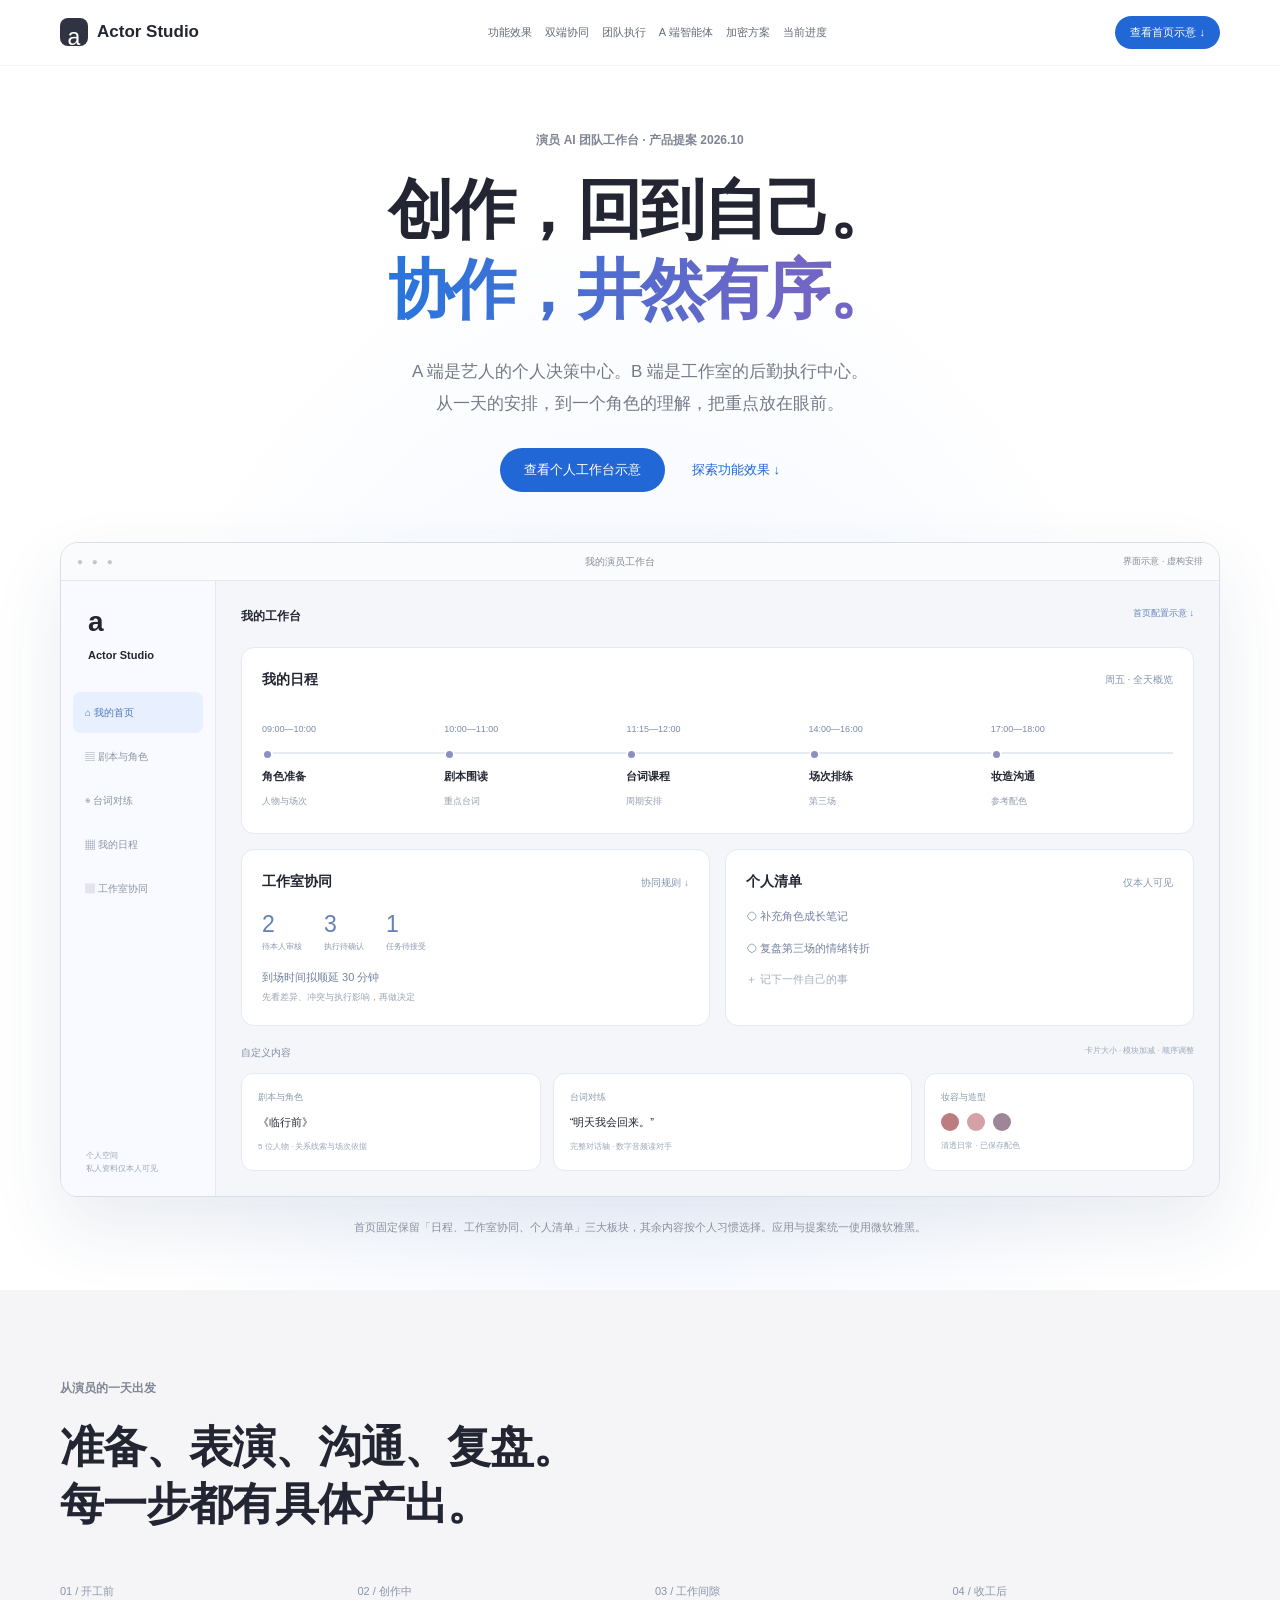
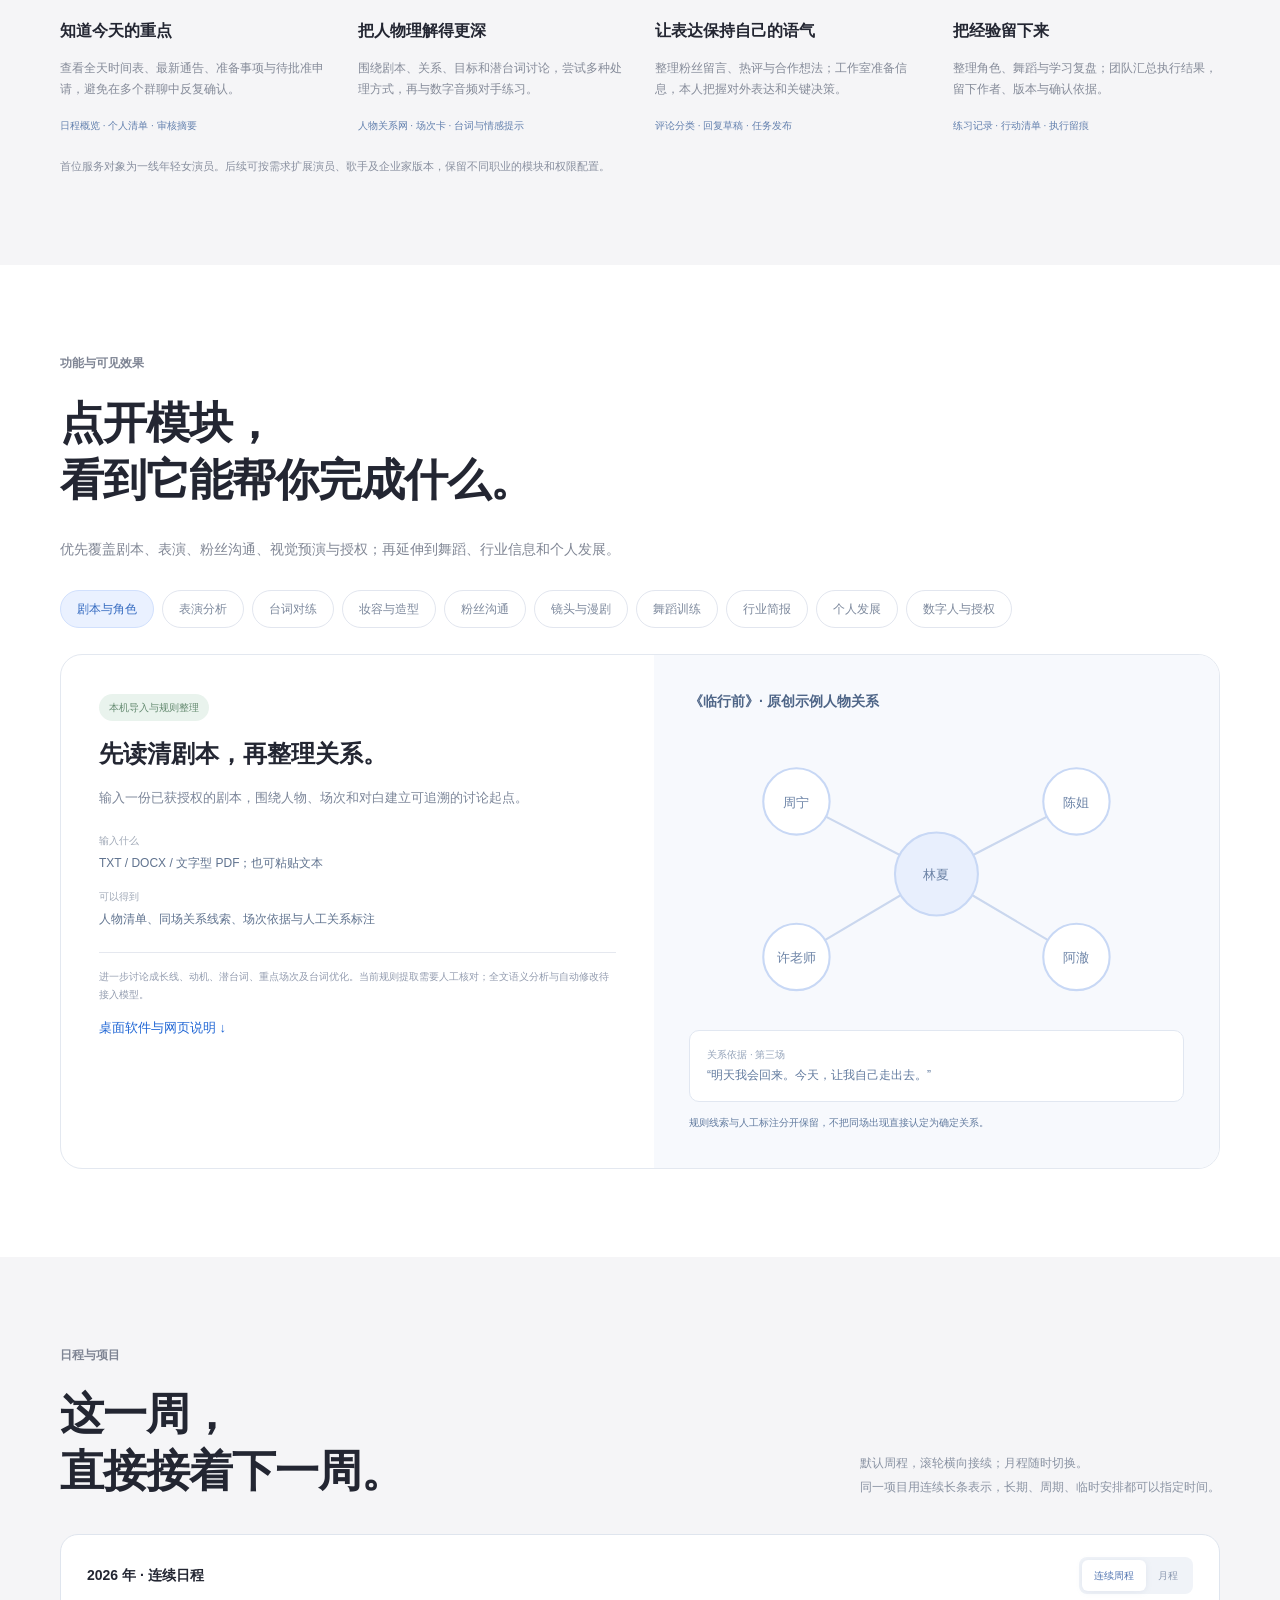
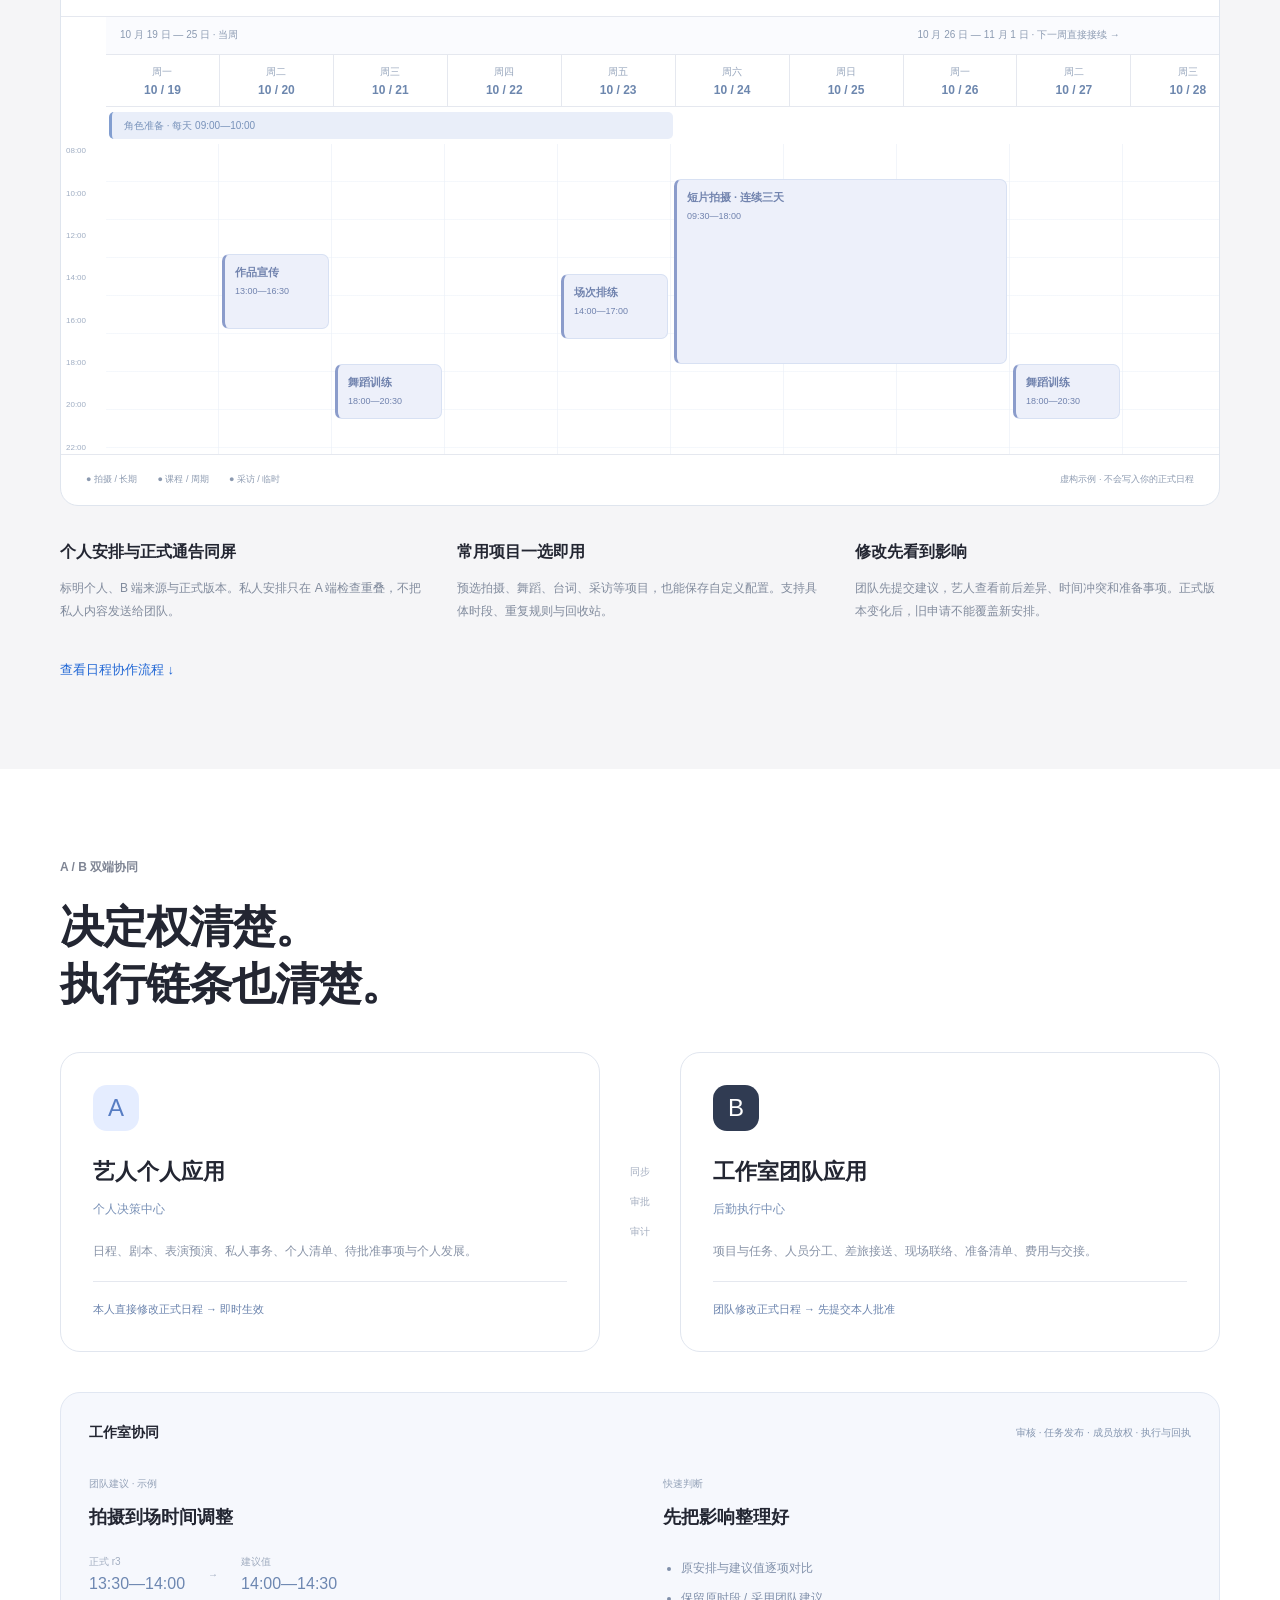
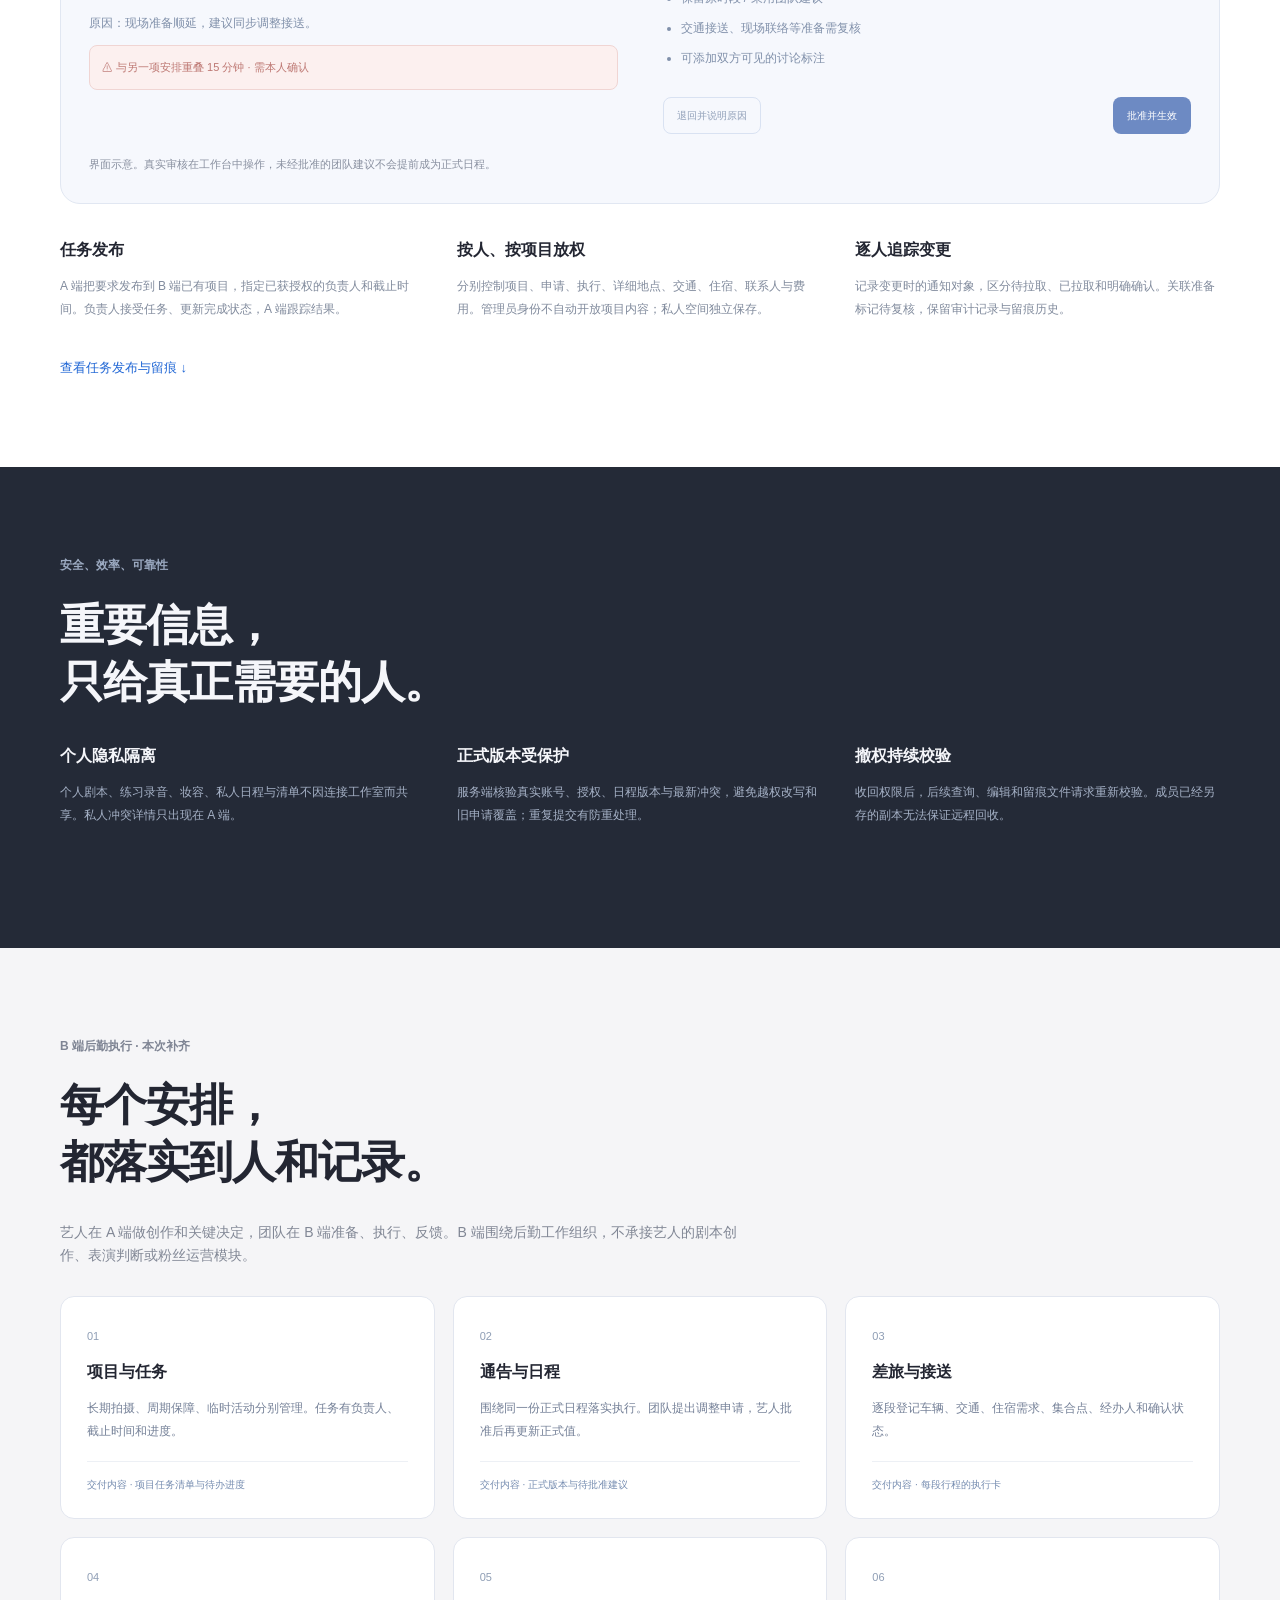
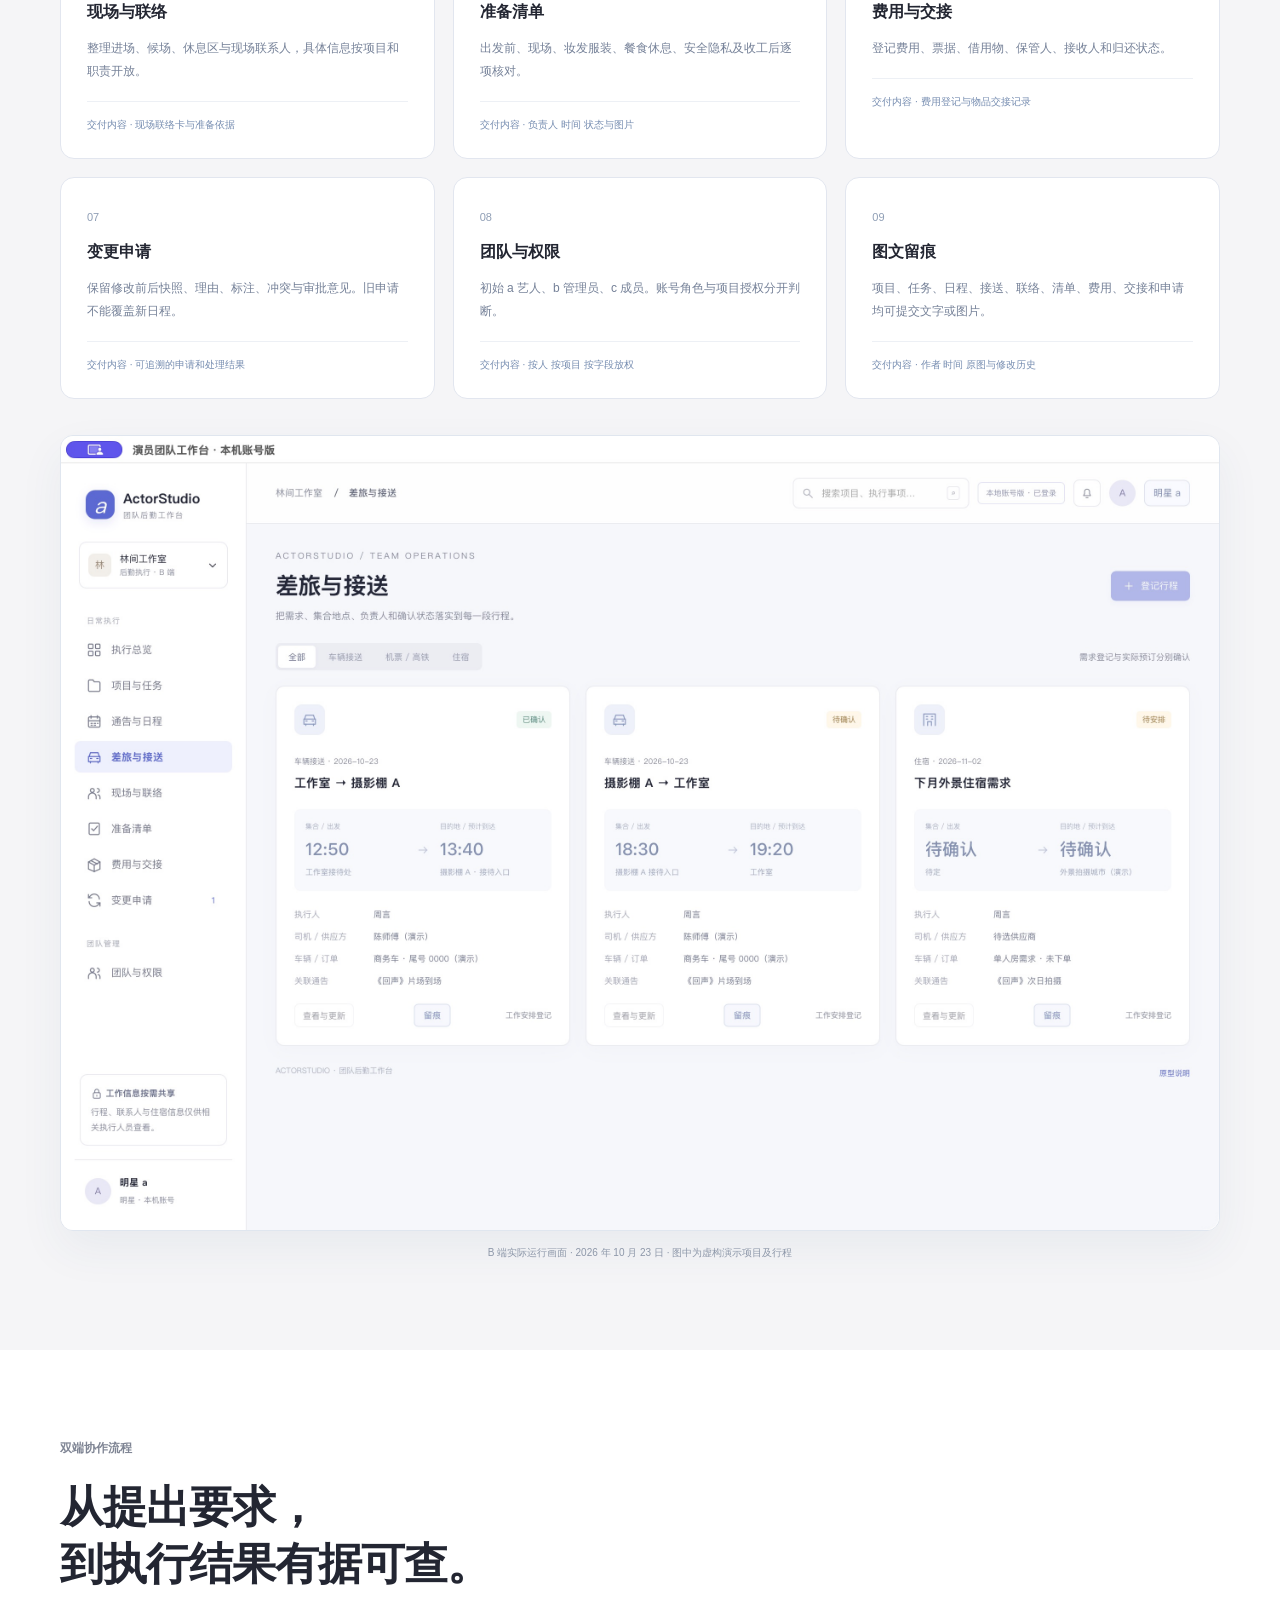
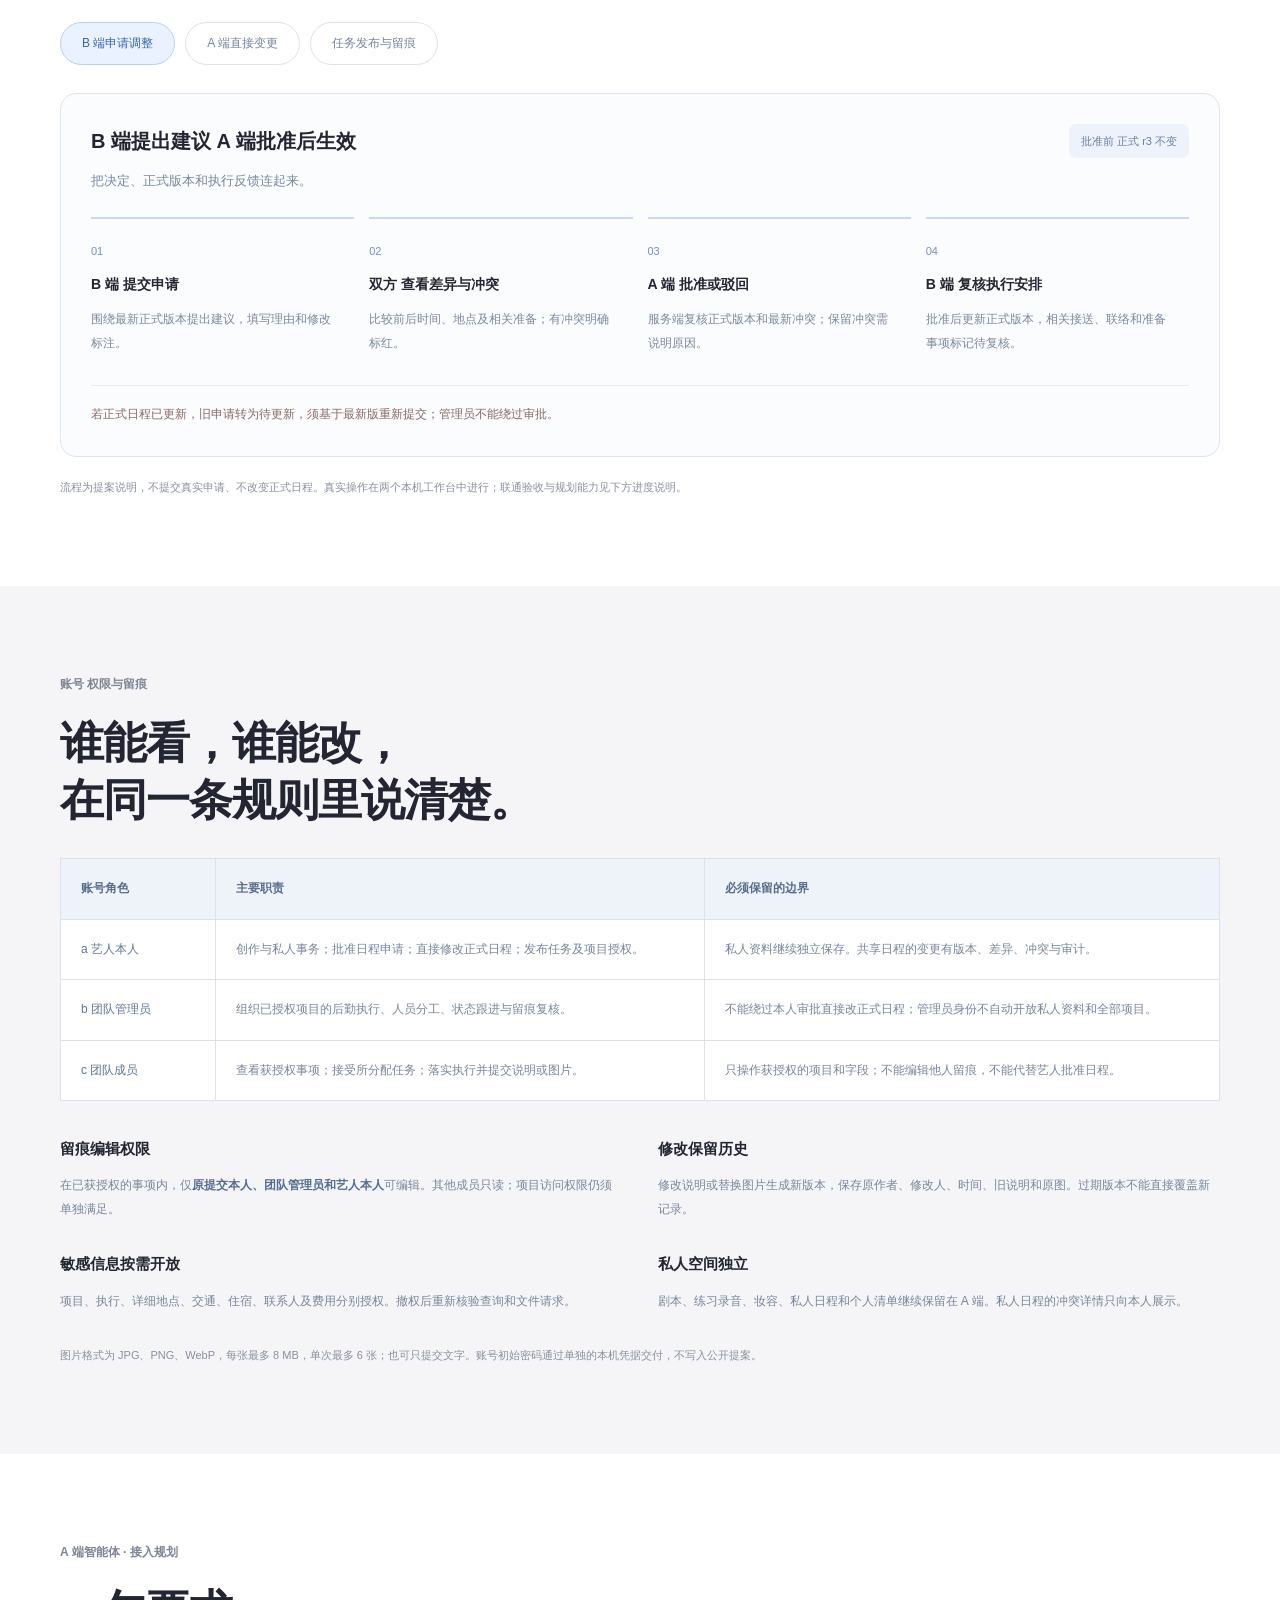
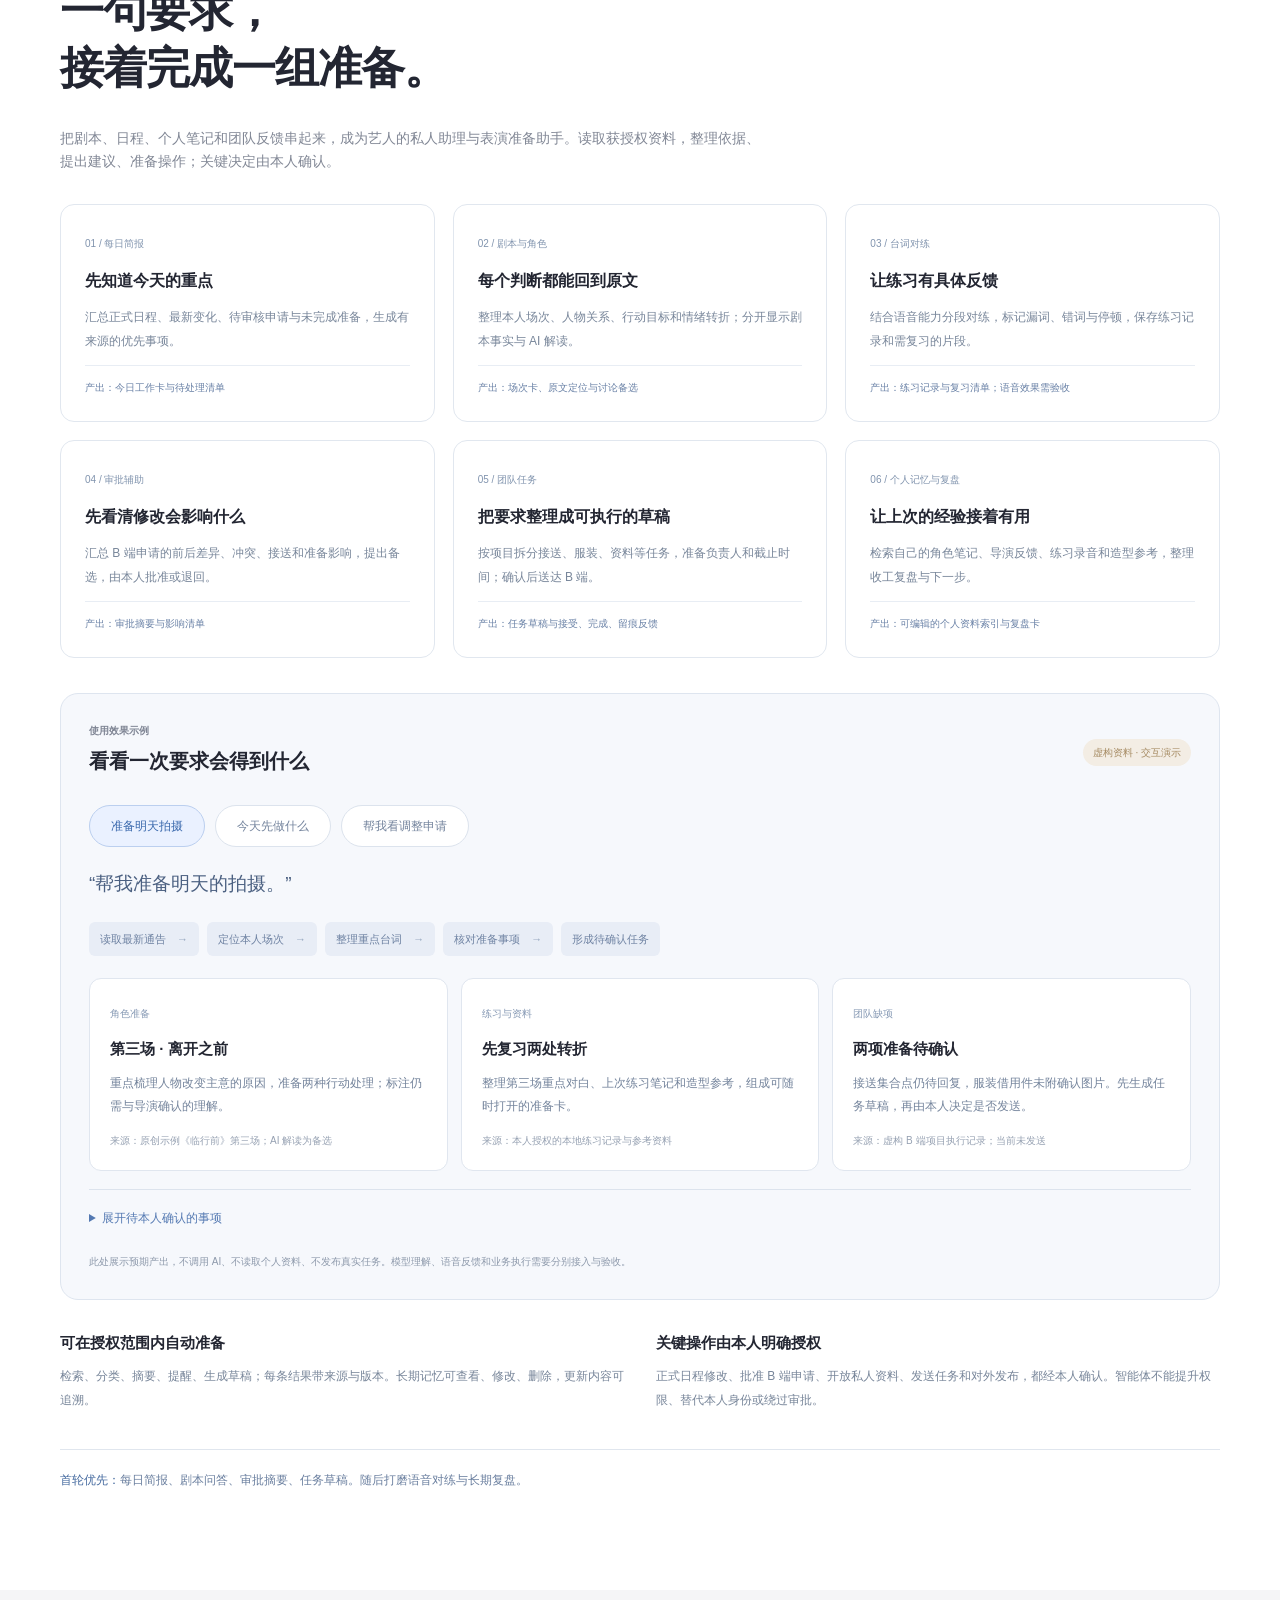
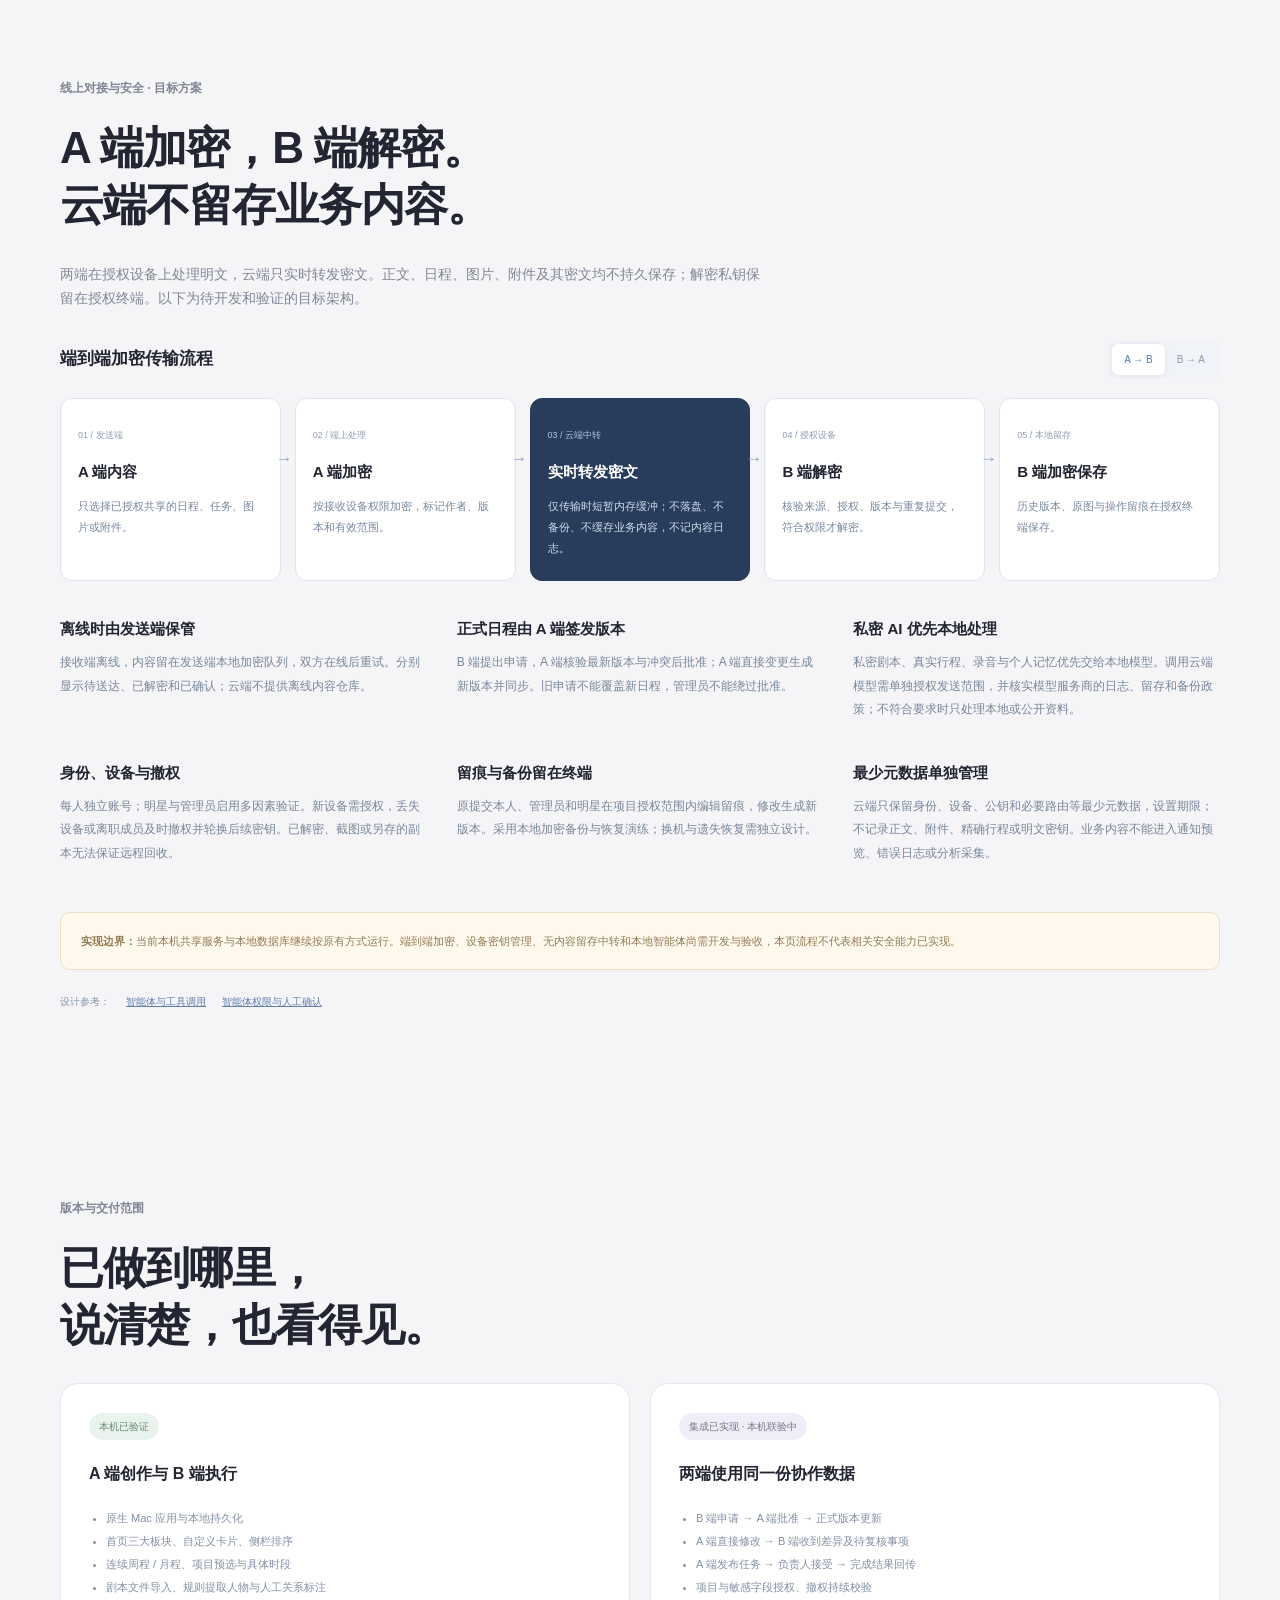
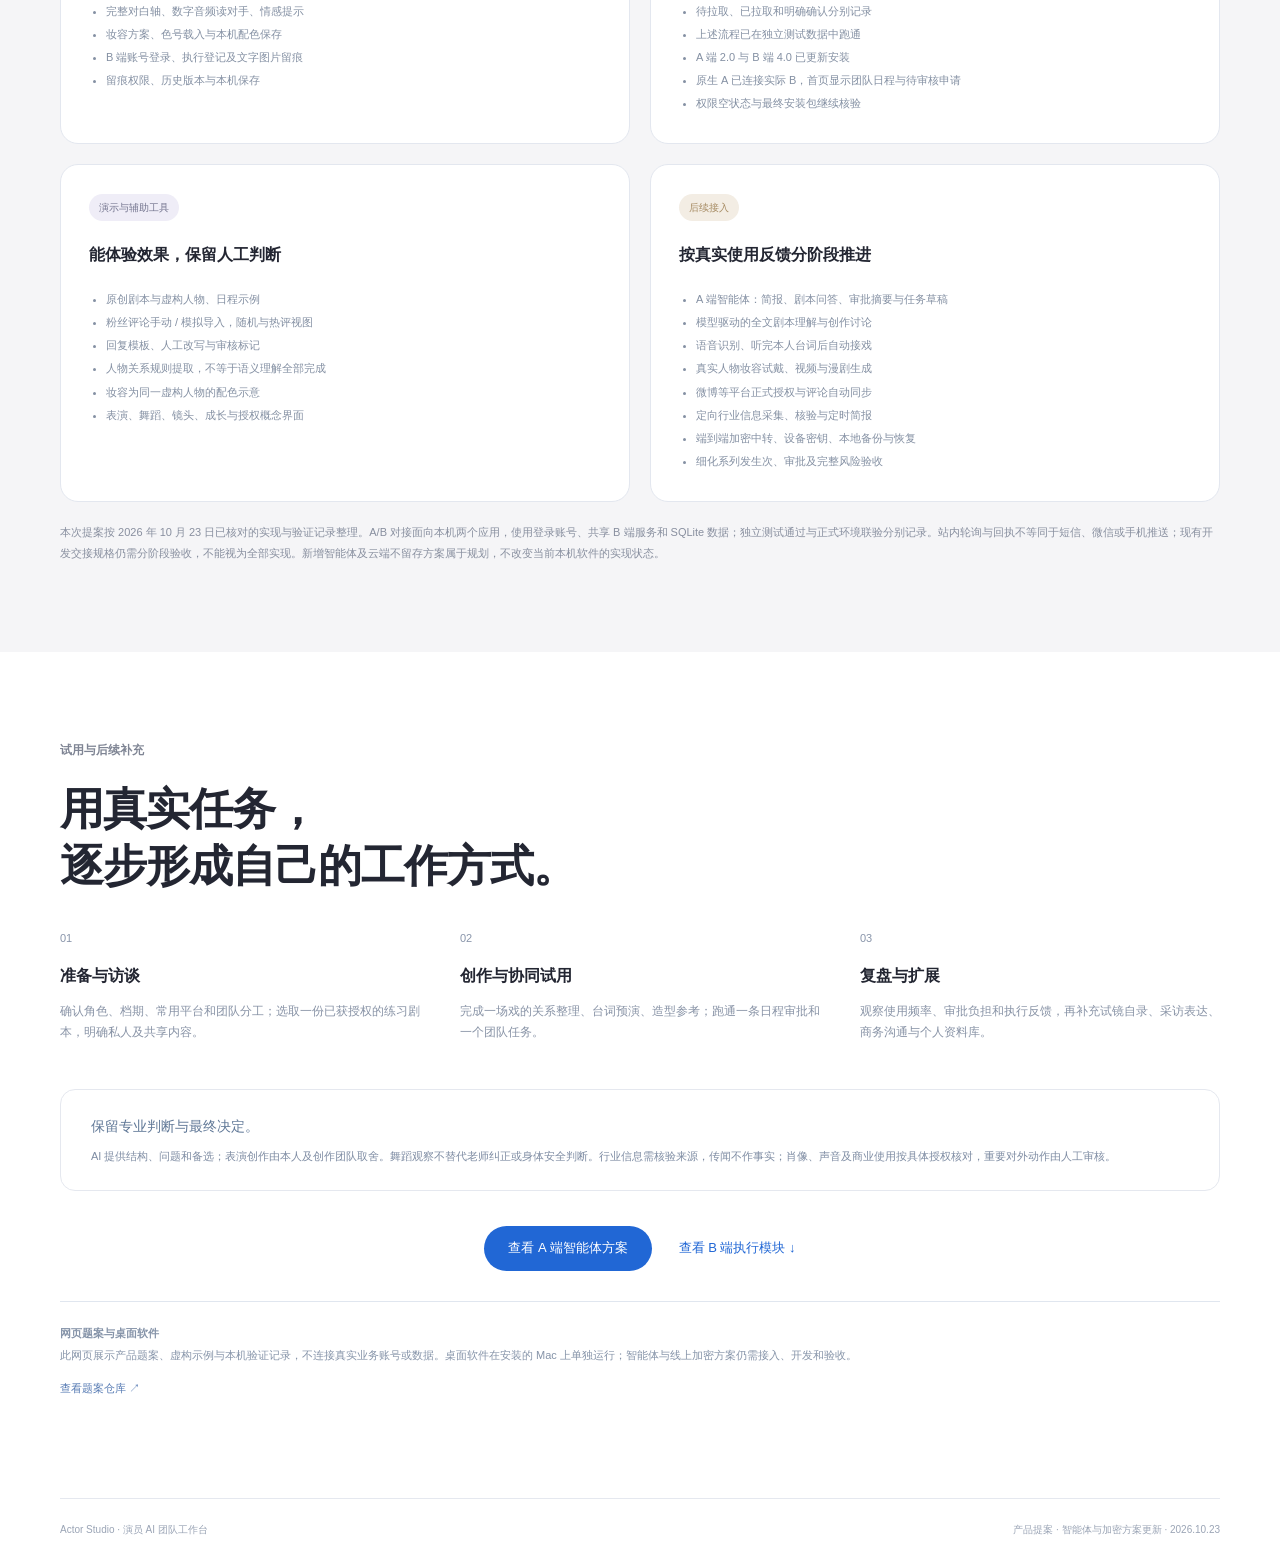
==== index.html @ 943d176e "补充 A 端智能体与无内容留存加密方案" ====
<!doctype html>
<html lang="zh-CN"><head><meta charset="UTF-8"><meta name="viewport" content="width=device-width,initial-scale=1"><meta name="theme-color" content="#f5f5f7"><title>Actor Studio｜演员 AI 团队工作台 · 产品提案</title><meta name="description" content="艺人个人决策中心与工作室后勤执行中心。剧本、台词预演、日程、任务、审批与权限，让每一步有依据。"><style>:root{--ink:#232632;--muted:#747b8c;--line:#e5e8ef;--blue:#2167d5;--soft:#f5f5f7}*{box-sizing:border-box}html{scroll-behavior:smooth;scroll-padding-top:86px}body{margin:0;color:var(--ink);font-size:15px;line-height:1.7;background:#fff;-webkit-font-smoothing:antialiased}a{color:inherit;text-decoration:none}button,input,select{font:inherit}button{cursor:pointer}a:focus-visible,button:focus-visible,[tabindex]:focus-visible{outline:3px solid #5b8ee9;outline-offset:4px}button{color:inherit}h1,h2,h3,p{margin-top:0}h3{font-weight:600}button:disabled{opacity:.5}.p-wrap{width:min(1160px,calc(100% - 72px));margin:auto}.p-nav{position:sticky;top:0;height:66px;z-index:30;background:#fffffff0;backdrop-filter:blur(20px);border-bottom:1px solid #0000000b}.p-nav>.p-wrap{height:100%;display:flex;align-items:center;justify-content:space-between;gap:22px}.p-brand{display:flex;align-items:center;gap:9px;font-size:17px;font-weight:600;white-space:nowrap}.p-brand b{background:#303442;color:#fff;border-radius:8px;width:28px;height:28px;display:grid;place-items:center;font-size:23px;font-weight:400}.p-nav nav{display:flex;gap:23px;font-size:11px;color:#656b79}.p-nav nav a:hover{color:var(--blue)}.p-button{display:inline-flex;align-items:center;justify-content:center;background:var(--blue);color:#fff;border-radius:99px;padding:11px 24px;font-size:13px;border:0;white-space:nowrap}.p-button:hover{background:#1756b6}.p-button.small{font-size:11px;padding:7px 15px}.p-text-link{font-size:13px;color:var(--blue)}.p-text-link:hover{text-decoration:underline}.p-hero{padding:64px 0 52px;text-align:center;background:radial-gradient(ellipse at 50% 70%,#e4edff90,transparent 60%),#fff}.p-eyebrow{font-size:12px;font-weight:600;color:#7f8594;margin-bottom:20px}.p-hero h1{font-size:clamp(43px,5.1vw,70px);letter-spacing:-2px;line-height:1.22;margin:0 0 26px}.p-hero h1 em{font-style:normal;background:linear-gradient(90deg,#2776dd,#7165c5 80%);background-clip:text;-webkit-background-clip:text;color:transparent}.p-lead{font-size:17px;color:#737987;line-height:1.9}.p-actions{display:flex;align-items:center;justify-content:center;gap:27px;margin:28px 0}.p-caption{font-size:11px;color:#888f9f;line-height:1.9;margin:20px 0 0}.p-product{margin:50px 0 0;border:1px solid #d9dde6;border-radius:18px;overflow:hidden;background:#fff;box-shadow:0 30px 70px #2948791a;text-align:left}.p-window-bar{height:38px;border-bottom:1px solid var(--line);display:flex;justify-content:space-between;align-items:center;padding:0 16px;font-size:10px;background:#fafbfc;color:#858b99}.p-window-bar>span:first-child{letter-spacing:3px;color:#c4c6cc}.p-window-bar small{font-size:9px}.p-workspace{display:grid;grid-template-columns:155px 1fr;background:#f4f6fa}.p-workspace aside{padding:27px 12px 20px;background:#f9faff;border-right:1px solid #e5e9f0;position:relative}.p-workspace aside>strong{display:block;padding:0 15px 25px;font-size:28px;line-height:1}.p-workspace aside strong small{font-size:11px}.p-workspace aside a{display:block;padding:12px;border-radius:8px;font-size:10px;color:#8a93a5;margin:3px 0}.p-workspace aside a.active{background:#e8effe;color:#4c77bf}.p-personal{position:absolute;bottom:20px;left:25px;font-size:8px;color:#9ba5b6}.p-dashboard{padding:25px;min-width:0}.p-dashboard-top{display:flex;justify-content:space-between;font-size:12px;margin-bottom:20px}.p-dashboard-top a{font-size:9px;color:#6582ba}.p-dashboard article{padding:20px;background:#fff;border:1px solid #e4e9f3;border-radius:13px;min-width:0}.p-card-head{display:flex;align-items:center;justify-content:space-between;gap:15px}.p-card-head h3{font-size:14px;margin:0}.p-card-head>span,.p-card-head>a{font-size:10px;color:#8495af}.p-home-axis{display:grid;grid-template-columns:repeat(5,minmax(0,1fr));margin:22px 0 2px}.p-home-axis time{font-size:9px;white-space:nowrap;color:#7a8ba8}.p-home-axis i{display:block;border-top:2px solid #e5eaf3;position:relative;margin:13px 0}.p-home-axis i:before{content:"";width:7px;height:7px;border-radius:50%;position:absolute;top:-5px;left:0;background:#8a91c1;border:2px solid #fff;box-sizing:content-box}.p-home-axis b{font-size:11px;display:block}.p-home-axis small{font-size:9px;color:#929caf}.p-home-duo{display:grid;grid-template-columns:1fr 1fr;gap:15px;margin-top:15px}.p-home-duo p{font-size:11px;margin:13px 0 0;color:#73829c}.p-home-duo p small{font-size:9px;color:#99a3b5}.p-numbers{display:flex;gap:22px;margin:14px 0}.p-numbers span{font-size:8px;color:#8c99af}.p-numbers b{display:block;font-size:23px;color:#6382ba;font-weight:400;line-height:1.4}.p-dim{color:#a2adbf!important}.p-custom-label{display:flex;justify-content:space-between;font-size:10px;color:#7f8ca3;margin:18px 0 12px}.p-custom-label span{font-size:8px;color:#9da8ba}.p-home-custom{display:grid;grid-template-columns:1fr 1.2fr .9fr;gap:12px}.p-home-custom>a{border:1px solid #e4e9f3;border-radius:12px;padding:16px;background:#fff;display:flex;flex-direction:column;gap:8px;min-width:0}.p-home-custom small{font-size:9px;color:#8b99ad}.p-home-custom b{font-size:11px;font-weight:500}.p-home-custom span{font-size:8px;color:#9aa6b9}.p-palette{display:flex;gap:8px}.p-palette i{width:18px;height:18px;background:#bd7d7e;border-radius:50%}.p-palette i:nth-child(2){background:#d5a0a7}.p-palette i:nth-child(3){background:#9e8598}.p-section{padding:88px 0}.p-soft{background:var(--soft)}.p-section h2{font-size:clamp(29px,3.5vw,44px);letter-spacing:-1px;line-height:1.3;margin:0 0 30px}.p-section-lead{color:#818795;font-size:14px;max-width:700px;margin-bottom:28px}.p-needs{display:grid;grid-template-columns:repeat(4,1fr);gap:30px;margin-top:45px}.p-needs span,.p-roadmap>article>span{font-size:11px;color:#8995aa}.p-needs h3{font-size:16px;margin:14px 0}.p-needs p{font-size:12px;color:#858b99}.p-needs b{font-size:10px;font-weight:500;color:#6380ae}.p-module-tabs{display:flex;flex-wrap:wrap;gap:8px;margin:26px 0}.p-module-tabs button{border:1px solid #e2e6ef;background:#fff;border-radius:99px;font-size:12px;padding:8px 16px;color:#7d899d}.p-module-tabs button[aria-selected=true]{background:#eaf1ff;border-color:#d1e0fd;color:#346ac0}.p-module-content{border:1px solid #e3e8f0;border-radius:22px;overflow:hidden;display:grid;grid-template-columns:1.05fr 1fr;min-height:460px}.p-module-copy{padding:38px}.p-module-copy .p-badge{margin-bottom:15px}.p-module-copy h3{font-size:24px;margin:0 0 15px;line-height:1.5}.p-module-copy p{font-size:13px;color:#7c8699}.p-module-copy dl{margin:23px 0}.p-module-copy dt{font-size:10px;color:#a0a9b7;margin-top:14px}.p-module-copy dd{font-size:12px;color:#60738f;margin:4px 0 0}.p-module-copy .p-limit{font-size:10px;line-height:1.8;color:#939caf;border-top:1px solid var(--line);padding-top:15px}.p-module-visual{background:#f7f9fd;padding:35px;display:flex;align-items:center;justify-content:center;min-width:0}.p-effect{width:100%;color:#627b9f;font-size:12px}.p-effect h4{font-size:14px;color:#4e6587;margin:0 0 20px}.p-effect-line{background:#fff;border:1px solid #e1e7f1;padding:14px 17px;margin:10px 0;border-radius:10px;font-size:12px;line-height:1.9}.p-effect-line b{display:block;font-size:10px;color:#95a4ba;font-weight:500}.p-quote{font-size:20px;color:#4b6188;line-height:1.9;padding:18px 0;margin:0}.p-wave{height:44px;display:flex;align-items:center;gap:4px;margin:18px 0}.p-wave i{height:20px;width:4px;border-radius:4px;background:#a0b6db}.p-wave i:nth-child(3n){height:35px}.p-wave i:nth-child(4n){height:12px}.p-visual-controls{display:flex;flex-wrap:wrap;gap:7px}.p-visual-controls button{font-size:10px;background:#fff;border:1px solid #dce4f0;border-radius:8px;padding:8px 12px;color:#6683b2}.p-face{aspect-ratio:1;width:245px;max-width:100%;background-image:url("[data-uri]");background-size:200% 200%;border-radius:15px;margin:0 auto 18px}.p-graph{width:100%;height:280px}.p-graph line{stroke:#cad7ee;stroke-width:2}.p-graph circle{fill:#fff;stroke:#c8d8f5;stroke-width:2}.p-graph text{font-size:13px;fill:#6d84a7;text-anchor:middle}.p-graph .p-center{fill:#e8effd}.p-badge{font-size:10px;color:#74758f;background:#efedf7;padding:5px 10px;display:inline-block;border-radius:99px}.p-badge.live{background:#e9f3ed;color:#648a70}.p-badge.future{background:#f3ede4;color:#a68b63}.p-split-heading{display:flex;align-items:flex-end;justify-content:space-between;gap:40px;margin-bottom:35px}.p-split-heading h2{margin:0}.p-split-heading>p{color:#8a93a3;font-size:12px;line-height:2;margin:0;max-width:420px}.p-calendar{border:1px solid #dfe5ee;border-radius:18px;background:#fff;overflow:hidden}.p-calendar>.p-card-head{padding:22px 26px;border-bottom:1px solid var(--line)}.p-segment{background:#f0f3f8;border-radius:8px;padding:3px;display:flex}.p-segment button{font-size:10px;border:0;background:transparent;border-radius:6px;padding:7px 12px;color:#8a98b0}.p-segment button[aria-pressed=true]{background:#fff;box-shadow:0 1px 6px #8296b422;color:#5578b3}#p-calendar-content{overflow:auto;max-height:590px}.p-week-demo{display:grid;grid-template-columns:45px repeat(14,minmax(110px,1fr));grid-template-rows:38px 52px 37px 310px;width:1640px;position:relative}.p-week-name{grid-column:span 7;border-bottom:1px solid var(--line);padding:9px 14px;background:#fafbfe;font-size:10px;color:#8b9ab1}.p-week-day{text-align:center;border-right:1px solid var(--line);border-bottom:1px solid var(--line);padding:8px;font-size:10px;color:#96a5bc}.p-week-day strong{display:block;color:#6d87ae;font-size:12px}.p-week-long{grid-row:3;align-self:center;background:#e9eef9;color:#7892ba;border-left:3px solid #829ed0;border-radius:5px;padding:5px 12px;font-size:10px;margin:0 3px;z-index:2}.p-week-hours{grid-row:4;grid-column:1;font-size:8px;color:#a0aec3;display:flex;flex-direction:column;justify-content:space-between;padding:0 5px}.p-week-canvas{grid-row:4;grid-column:2/-1;position:relative;background:repeating-linear-gradient(to bottom,transparent 0,transparent 37px,#eaf0f8 38px),repeating-linear-gradient(to right,transparent 0,transparent 112px,#e5ebf5 113px)}.p-week-event{position:absolute;background:#edf0fa;color:#7183ae;border:1px solid #d8e1f3;border-left:3px solid #8b9ccb;border-radius:7px;font-size:10px;padding:8px 10px;overflow:hidden}.p-week-event b{display:block;font-size:11px}.p-week-event small{font-size:9px}.p-month-row{height:105px;position:relative;display:grid;grid-template-columns:repeat(7,1fr);border-bottom:1px solid var(--line)}.p-month-row>span{border-right:1px solid var(--line);font-size:11px;color:#8ea3c0;padding:9px}.p-month-bar{position:absolute;top:40px;left:3px;background:#e8effb;border-left:3px solid #88a4d5;border-radius:5px;padding:5px 10px;color:#6f8dbb;font-size:10px;white-space:nowrap;overflow:hidden}.p-calendar-caption{display:flex;gap:20px;padding:17px 25px;font-size:9px;color:#8c9ab0;border-top:1px solid var(--line)}.p-calendar-caption small{margin-left:auto;font-size:9px}.p-triptych{display:grid;grid-template-columns:repeat(3,1fr);gap:32px;margin:32px 0}.p-triptych h3{font-size:16px;margin-bottom:12px}.p-triptych p{color:#818b9d;font-size:12px;margin:0;line-height:1.95}.p-roles{display:grid;grid-template-columns:1fr 80px 1fr;align-items:center;margin:40px 0}.p-roles article{border:1px solid #e1e6ef;border-radius:20px;padding:32px}.p-role-icon{display:grid;place-items:center;width:46px;height:46px;background:#e5edff;color:#577dc3;border-radius:14px;font-size:24px;margin-bottom:22px}.p-role-icon.dark{background:#303b52;color:#fff}.p-roles h3{font-size:22px;margin-bottom:5px}.p-roles b{font-size:12px;font-weight:500;color:#7890b6}.p-roles p{font-size:12px;color:#8792a6;margin:20px 0}.p-roles article>span{font-size:11px;color:#6a83ad;border-top:1px solid var(--line);display:block;padding-top:18px}.p-role-bridge{text-align:center;color:#a4aec0;font-size:10px;line-height:3}.p-approval-demo{background:#f6f8fd;border:1px solid #e1e7f2;border-radius:20px;padding:28px}.p-approval-columns{display:grid;grid-template-columns:1fr 1fr;gap:45px;margin-top:24px}.p-approval-columns article>small{font-size:10px;color:#94a2b8}.p-approval-columns h3{font-size:18px;margin:8px 0 20px}.p-approval-columns p,.p-approval-columns li{font-size:12px;color:#8090aa}.p-approval-columns ul{padding-left:18px;line-height:2.5;margin-top:0}.p-diff{display:flex;align-items:center;gap:23px;font-size:10px;color:#a1adc0;margin-bottom:16px}.p-diff b{font-size:16px;font-weight:500;color:#6d87b1}.p-diff i{font-style:normal}.p-warning{background:#fcf0ef;border:1px solid #f0d5d3;border-radius:8px;color:#bd7772;font-size:11px;padding:12px}.p-demo-buttons{display:flex;justify-content:space-between;gap:10px;font-size:10px;color:#91a0b9;margin-top:24px}.p-demo-buttons>*{border:1px solid #d9e2f2;border-radius:8px;padding:9px 13px;font-weight:400}.p-demo-buttons b{color:#fff;background:#6d8ac3;border-color:transparent}.p-dark{background:#242a37;color:#f5f6fa}.p-dark .p-eyebrow{color:#9caac1}.p-dark .p-triptych p{color:#a5b1c6}.p-status-grid{display:grid;grid-template-columns:repeat(3,1fr);gap:20px}.p-status-grid article{background:#fff;border:1px solid #e3e7ef;border-radius:18px;padding:28px}.p-status-grid h3{font-size:16px;margin:20px 0}.p-status-grid ul{padding-left:17px;font-size:11px;color:#8490a3;line-height:2.1;margin-bottom:0}.p-roadmap{display:grid;grid-template-columns:repeat(3,1fr);gap:40px}.p-roadmap h3{font-size:16px;margin:12px 0}.p-roadmap p{font-size:12px;color:#8893a6}.p-boundary{padding:25px 30px;border:1px solid var(--line);border-radius:15px;margin:35px 0;color:#7e8ca3;font-size:11px}.p-boundary strong{font-size:14px;font-weight:500;color:#607897}.p-boundary p{margin:8px 0 0}.p-footer{display:flex;justify-content:space-between;border-top:1px solid var(--line);padding-top:22px;padding-bottom:30px;font-size:10px;color:#9aa4b5}@media(max-width:900px){.p-nav nav{gap:12px}.p-module-content{grid-template-columns:1fr 1fr}.p-module-copy,.p-module-visual{padding:26px}.p-needs{grid-template-columns:1fr 1fr}.p-status-grid{grid-template-columns:1fr}.p-hero{padding-top:48px}.p-dashboard{padding:18px}.p-workspace{grid-template-columns:120px 1fr}.p-home-axis time{font-size:8px}.p-home-custom{grid-template-columns:1fr 1fr}.p-home-custom>a:last-child{display:none}}@media(max-width:650px){.p-wrap{width:calc(100% - 36px)}.p-nav{height:58px}.p-nav nav{display:none}.p-nav>.p-wrap{gap:10px}.p-brand{font-size:14px}.p-section{padding:55px 0}.p-hero h1{font-size:42px}.p-lead{font-size:13px}.p-lead br{display:none}.p-product{margin-top:35px}.p-workspace{display:block}.p-workspace aside{display:none}.p-dashboard{padding:14px}.p-home-axis{overflow:auto;grid-template-columns:repeat(5,minmax(85px,1fr));padding-bottom:4px}.p-home-duo{gap:10px;grid-template-columns:1fr 1fr}.p-dashboard article{padding:14px}.p-card-head>span,.p-home-duo .p-card-head>a{display:none}.p-numbers{gap:15px}.p-home-custom{gap:9px}.p-home-custom>a{padding:13px}.p-home-custom b{font-size:10px}.p-custom-label span{display:none}.p-module-content{grid-template-columns:1fr}.p-module-copy{padding:25px}.p-module-visual{padding:25px;min-height:320px}.p-needs{gap:20px}.p-needs h3{font-size:15px}.p-split-heading{display:block}.p-split-heading>p{margin-top:20px}.p-triptych,.p-roadmap{grid-template-columns:1fr;gap:24px}.p-roles{grid-template-columns:1fr;gap:13px}.p-role-bridge{display:none}.p-roles article{padding:25px}.p-approval-columns{grid-template-columns:1fr;gap:25px}.p-approval-demo{padding:21px}.p-approval-demo>.p-card-head>span{display:none}.p-calendar-caption{flex-wrap:wrap;gap:12px;padding:13px 18px}.p-calendar-caption small{margin-left:0;width:100%}.p-calendar>.p-card-head{padding:18px}.p-calendar>.p-card-head h3{font-size:12px}.p-status-grid article{padding:23px}.p-footer{display:block}.p-footer span{display:block}.p-section h2{font-size:32px}.p-module-tabs button{font-size:10px;padding:7px 11px}.p-home-day h3,.p-home-duo h3{font-size:11px}.p-home-duo p{font-size:9px}.p-hero .p-actions{gap:18px}.p-window-bar small{display:none}}@media(prefers-reduced-motion:reduce){html{scroll-behavior:auto}}
</style><style>:root{--sans:"Microsoft YaHei","微软雅黑","PingFang SC",sans-serif;--serif:"Microsoft YaHei","微软雅黑","PingFang SC",sans-serif;--font:"Microsoft YaHei","微软雅黑","PingFang SC",sans-serif}body,body *{font-family:"Microsoft YaHei","微软雅黑","PingFang SC",sans-serif!important}
</style><style>/* A/B proposal additions; visual language follows the existing proposal. */
.abp-modules{display:grid;grid-template-columns:repeat(3,minmax(0,1fr));gap:18px}.abp-modules article{background:#fff;border:1px solid #e2e6ef;border-radius:14px;padding:25px 26px}.abp-modules article>span{font-size:11px;color:#8f9eb5}.abp-modules h3{font-size:16px;margin:10px 0 12px}.abp-modules p{font-size:12px;color:#758198;line-height:1.9}.abp-modules small{display:block;color:#758cb0;font-size:10px;border-top:1px solid #edf0f5;padding-top:14px;margin-top:18px}.abp-software{margin:36px 0 0}.abp-software img{display:block;width:100%;border:1px solid #e0e6ef;border-radius:13px;box-shadow:0 18px 45px #344b7010}.abp-software figcaption{font-size:10px;line-height:1.8;color:#8d97a9;text-align:center;margin-top:13px}.abp-tabs{display:flex;flex-wrap:wrap;gap:10px;margin:28px 0}.abp-tabs button{border:1px solid #dce3ed;border-radius:99px;background:#fff;color:#74849d;padding:10px 21px;font-size:12px}.abp-tabs button[aria-selected=true]{background:#eaf1ff;border-color:#bbcfef;color:#3867ac}.abp-flow-panel{border:1px solid #dfe5ef;border-radius:16px;padding:30px;background:#fbfcfe}.abp-flow-heading{display:flex;align-items:start;justify-content:space-between;gap:25px}.abp-flow-heading h3{font-size:20px;margin-bottom:12px}.abp-flow-heading p{font-size:13px;color:#7888a0;margin-bottom:25px}.abp-formal{white-space:nowrap;background:#eef2fa;color:#6b7fa2;font-size:11px;border-radius:7px;padding:8px 12px}.abp-steps{list-style:none;display:grid;grid-template-columns:repeat(4,minmax(0,1fr));gap:15px;padding:0;margin:0}.abp-steps li{border-top:2px solid #cbd8ef;padding:18px 14px 10px 0;position:relative;min-width:0}.abp-step-number{font-size:11px;color:#7992b7}.abp-steps h4{font-size:14px;margin:11px 0}.abp-steps p{font-size:12px;line-height:1.95;color:#7c889b;margin-bottom:0}.abp-boundary{border-top:1px solid #e5e9f1;margin:20px 0 0;padding-top:17px;font-size:12px;color:#886a63;line-height:1.9}.abp-table-wrap{overflow:auto;margin:30px 0}.abp-role-table{width:100%;border-collapse:collapse;background:#fff;text-align:left;min-width:670px}.abp-role-table th,.abp-role-table td{border:1px solid #dce2ec;padding:18px 20px;vertical-align:top;font-size:12px;line-height:1.95}.abp-role-table thead th{background:#eef2f9;color:#596d8d;font-weight:600}.abp-role-table tbody th{width:155px;color:#607693;font-weight:500}.abp-role-table td{color:#78859a}.abp-rules{display:grid;grid-template-columns:repeat(2,minmax(0,1fr));gap:18px 35px;margin-top:35px}.abp-rules h3{font-size:15px;margin-bottom:12px}.abp-rules p{font-size:12px;line-height:2;color:#78859a}.abp-rules strong{color:#566d94;font-weight:600}#status .p-status-grid{grid-template-columns:repeat(2,minmax(0,1fr))}.p-nav nav{gap:17px}@media(max-width:800px){.abp-modules{grid-template-columns:repeat(2,minmax(0,1fr))}.abp-steps{grid-template-columns:repeat(2,minmax(0,1fr))}.abp-flow-heading{display:block}.abp-formal{display:inline-block;margin-bottom:18px}.abp-flow-panel{padding:23px}.abp-rules{grid-template-columns:1fr}}@media(max-width:520px){.abp-modules,#status .p-status-grid,.abp-steps{grid-template-columns:1fr}.abp-modules article{padding:22px}.abp-tabs button{padding:9px 14px;font-size:11px}.abp-flow-panel{padding:22px 18px}.abp-step-number{font-size:12px}}
</style><style>.ag-section{scroll-margin-top:75px}.ag-capabilities{display:grid;grid-template-columns:repeat(3,minmax(0,1fr));gap:18px;margin:30px 0}.ag-capabilities article{border:1px solid #e1e7ef;border-radius:14px;padding:24px;background:#fff}.ag-capabilities article>span{font-size:10px;color:#8194ae}.ag-capabilities h3{font-size:16px;line-height:1.6;margin:13px 0}.ag-capabilities p,.ag-permission-grid p,.ag-security-rules p{color:#78869a;font-size:12px;line-height:1.95}.ag-capabilities small{display:block;border-top:1px solid #e8edf4;padding-top:13px;font-size:10px;color:#6981a6;line-height:1.8}.ag-demo{background:#f6f8fc;border:1px solid #dee5ef;border-radius:18px;padding:28px;margin-top:35px}.ag-demo-head,.ag-network-head{display:flex;align-items:center;justify-content:space-between;gap:20px}.ag-demo-head h3{margin:5px 0;font-size:20px}.ag-demo-head .p-eyebrow{margin:0;font-size:10px}.ag-demo .abp-tabs{margin:22px 0}.ag-ask{font-size:19px;line-height:1.6;color:#4b6081;margin:0 0 22px}.ag-trace{list-style:none;padding:0;margin:0 0 22px;display:flex;gap:8px;flex-wrap:wrap}.ag-trace li{font-size:11px;background:#e8edf6;border-radius:6px;color:#6e82a2;padding:8px 11px}.ag-trace li:not(:last-child):after{content:' →';margin-left:8px;color:#95a7bf}.ag-output-grid{display:grid;grid-template-columns:repeat(3,minmax(0,1fr));gap:13px}.ag-output{background:#fff;border:1px solid #e0e6ef;border-radius:12px;padding:20px}.ag-output>span{font-size:10px;color:#8699b4}.ag-output h4{font-size:15px;margin:11px 0}.ag-output p{font-size:12px;line-height:1.9;color:#74849c;margin:0 0 14px}.ag-output small{display:block;font-size:10px;line-height:1.8;color:#96a1b2}.ag-output.ag-warning{border-color:#e7c7c3;background:#fffafa}.ag-warning h4{color:#b36761}.ag-review{margin-top:18px;border-top:1px solid #dce3ed;padding-top:18px}.ag-review summary{cursor:pointer;font-size:12px;color:#5479b2;line-height:1.8}.ag-review ul{padding-left:19px;font-size:12px;color:#718098;line-height:2.2}.ag-confirm{padding:10px 14px;border-radius:8px;background:#eaf0fa;color:#617fae;font-size:11px;line-height:1.8}.ag-demo-note{font-size:10px;color:#8d99ab;line-height:1.9;margin:22px 0 0}.ag-permission-grid{display:grid;grid-template-columns:1fr 1fr;gap:32px;margin:30px 0 0}.ag-permission-grid h3,.ag-security-rules h3{font-size:15px;margin:0 0 10px}.ag-priority{font-size:12px;color:#6a7f9f;border-top:1px solid #e0e6ee;padding-top:20px;margin-top:25px}.ag-priority strong{font-weight:500;color:#456a9f}.ag-network-head{margin:30px 0 20px}.ag-network-head>h3{font-size:17px;margin:0}.ag-network{list-style:none;padding:0;margin:0;display:grid;grid-template-columns:repeat(5,minmax(0,1fr));gap:14px}.ag-network li{position:relative;background:#fff;border:1px solid #dee5ee;border-radius:12px;padding:21px 17px}.ag-network li:not(:last-child):after{content:'→';position:absolute;right:-13px;top:46px;color:#8ca1c0;z-index:1;font-size:17px}.ag-network li>span{font-size:9px;color:#8d9cb1}.ag-network h3{font-size:15px;line-height:1.6;margin:15px 0 12px}.ag-network p{font-size:11px;line-height:1.9;color:#78889e;margin:0}.ag-network .ag-relay{background:#283c5b;border-color:#283c5b;color:#fff}.ag-relay>span{color:#b4c5df!important}.ag-relay p{color:#d1dced}.ag-security-rules{display:grid;grid-template-columns:repeat(3,minmax(0,1fr));gap:26px 30px;margin:35px 0}.ag-plan-note{background:#fff8ed;border:1px solid #ecdfc7;border-radius:10px;padding:17px 20px;color:#927a55;font-size:11px;line-height:2}.ag-plan-note strong{font-weight:600}.ag-references{font-size:10px;color:#8798ad;margin-top:22px;line-height:2}.ag-references a{color:#607fae;text-decoration:underline;margin-left:16px}.ag-delivery{border-top:1px solid #e0e6ef;margin-top:30px;padding-top:20px;font-size:11px;color:#8694a9;line-height:2}.ag-delivery a{color:#587cb4}.p-nav>.p-wrap{gap:18px}.p-nav nav{gap:13px}.p-nav nav a{font-size:11px}button:focus-visible,a:focus-visible,summary:focus-visible{outline:2px solid #527ab7;outline-offset:4px}section[id]{scroll-margin-top:76px}@media(max-width:1050px){.p-nav nav{gap:10px}.p-nav nav a{font-size:10px}.ag-network{grid-template-columns:repeat(3,minmax(0,1fr))}.ag-network li:nth-child(3):after{display:none}}@media(max-width:800px){.ag-capabilities,.ag-security-rules{grid-template-columns:repeat(2,minmax(0,1fr))}.ag-output-grid{grid-template-columns:1fr}.ag-network{grid-template-columns:1fr}.ag-network li:not(:last-child):after{display:block;content:'↓';right:22px;top:auto;bottom:-18px}.ag-network li{padding:19px 22px}.ag-network h3{margin:8px 0}.ag-demo{padding:23px}.p-nav nav a:nth-child(-n+2){display:none}}@media(max-width:520px){.ag-capabilities,.ag-security-rules,.ag-permission-grid{grid-template-columns:1fr}.ag-demo-head{display:block}.ag-demo-head .p-badge{margin-top:14px}.ag-network-head{align-items:flex-start}.ag-network-head>h3{font-size:15px;max-width:130px}.ag-demo{padding:21px 18px}.ag-ask{font-size:17px}.ag-references a{display:block;margin-left:0}.ag-capabilities article{padding:22px}}
</style></head>
<body><header class="p-nav"><div class="p-wrap"><a class="p-brand" href="#"><b>a</b> Actor Studio</a><nav aria-label="提案导航"><a href="#modules">功能效果</a><a href="#team">双端协同</a><a href="#b-operations">团队执行</a><a href="#agent">A 端智能体</a><a href="#security">加密方案</a><a href="#status">当前进度</a></nav><a class="p-button small" href="#personalize">查看首页示意 ↓</a></div></header>
<main><section class="p-hero"><div class="p-wrap"><p class="p-eyebrow">演员 AI 团队工作台 · 产品提案 2026.10</p><h1>创作，回到自己。<br><em>协作，井然有序。</em></h1><p class="p-lead">A 端是艺人的个人决策中心。B 端是工作室的后勤执行中心。<br>从一天的安排，到一个角色的理解，把重点放在眼前。</p><div class="p-actions"><a class="p-button" href="#personalize">查看个人工作台示意</a><a class="p-text-link" href="#modules">探索功能效果 ↓</a></div>
<div class="p-product" id="personalize"><div class="p-window-bar"><span>● ● ●</span><span>我的演员工作台</span><small>界面示意 · 虚构安排</small></div><div class="p-workspace"><aside><strong>a<br><small>Actor Studio</small></strong><a class="active" href="#personalize">⌂ 我的首页</a><a href="#modules">▤ 剧本与角色</a><a href="#modules">◉ 台词对练</a><a href="#schedule">▦ 我的日程</a><a href="#team">▥ 工作室协同</a><small class="p-personal">个人空间<br>私人资料仅本人可见</small></aside><div class="p-dashboard"><div class="p-dashboard-top"><b>我的工作台</b><a href="#personalize">首页配置示意 ↓</a></div><article class="p-home-day"><div class="p-card-head"><h3>我的日程</h3><span>周五 · 全天概览</span></div><div class="p-home-axis"><div><time>09:00—10:00</time><i></i><b>角色准备</b><small>人物与场次</small></div><div><time>10:00—11:00</time><i></i><b>剧本围读</b><small>重点台词</small></div><div><time>11:15—12:00</time><i></i><b>台词课程</b><small>周期安排</small></div><div><time>14:00—16:00</time><i></i><b>场次排练</b><small>第三场</small></div><div><time>17:00—18:00</time><i></i><b>妆造沟通</b><small>参考配色</small></div></div></article><div class="p-home-duo"><article><div class="p-card-head"><h3>工作室协同</h3><a href="#team">协同规则 ↓</a></div><div class="p-numbers"><span><b>2</b>待本人审核</span><span><b>3</b>执行待确认</span><span><b>1</b>任务待接受</span></div><p>到场时间拟顺延 30 分钟<br><small>先看差异、冲突与执行影响，再做决定</small></p></article><article><div class="p-card-head"><h3>个人清单</h3><span>仅本人可见</span></div><p>◯ 补充角色成长笔记</p><p>◯ 复盘第三场的情绪转折</p><p class="p-dim">＋ 记下一件自己的事</p></article></div><div class="p-custom-label">自定义内容 <span>卡片大小 · 模块加减 · 顺序调整</span></div><div class="p-home-custom"><a href="#modules"><small>剧本与角色</small><b>《临行前》</b><span>5 位人物 · 关系线索与场次依据</span></a><a href="#modules"><small>台词对练</small><b>“明天我会回来。”</b><span>完整对话轴 · 数字音频读对手</span></a><a href="#modules"><small>妆容与造型</small><div class="p-palette"><i></i><i></i><i></i></div><span>清透日常 · 已保存配色</span></a></div></div></div></div><p class="p-caption">首页固定保留「日程、工作室协同、个人清单」三大板块，其余内容按个人习惯选择。应用与提案统一使用微软雅黑。</p></div></section>
<section class="p-section p-soft" id="needs"><div class="p-wrap"><p class="p-eyebrow">从演员的一天出发</p><h2>准备、表演、沟通、复盘。<br>每一步都有具体产出。</h2><div class="p-needs"><article><span>01 / 开工前</span><h3>知道今天的重点</h3><p>查看全天时间表、最新通告、准备事项与待批准申请，避免在多个群聊中反复确认。</p><b>日程概览 · 个人清单 · 审核摘要</b></article><article><span>02 / 创作中</span><h3>把人物理解得更深</h3><p>围绕剧本、关系、目标和潜台词讨论，尝试多种处理方式，再与数字音频对手练习。</p><b>人物关系网 · 场次卡 · 台词与情感提示</b></article><article><span>03 / 工作间隙</span><h3>让表达保持自己的语气</h3><p>整理粉丝留言、热评与合作想法；工作室准备信息，本人把握对外表达和关键决策。</p><b>评论分类 · 回复草稿 · 任务发布</b></article><article><span>04 / 收工后</span><h3>把经验留下来</h3><p>整理角色、舞蹈与学习复盘；团队汇总执行结果，留下作者、版本与确认依据。</p><b>练习记录 · 行动清单 · 执行留痕</b></article></div><p class="p-caption">首位服务对象为一线年轻女演员。后续可按需求扩展演员、歌手及企业家版本，保留不同职业的模块和权限配置。</p></div></section>
<section class="p-section" id="modules"><div class="p-wrap"><p class="p-eyebrow">功能与可见效果</p><h2>点开模块，<br>看到它能帮你完成什么。</h2><p class="p-section-lead">优先覆盖剧本、表演、粉丝沟通、视觉预演与授权；再延伸到舞蹈、行业信息和个人发展。</p><div class="p-module-tabs" role="tablist" aria-label="功能效果模块" id="p-module-tabs"></div><div id="p-module-content" class="p-module-content"></div></div></section>
<section class="p-section p-soft" id="schedule"><div class="p-wrap"><div class="p-split-heading"><div><p class="p-eyebrow">日程与项目</p><h2>这一周，<br>直接接着下一周。</h2></div><p>默认周程，滚轮横向接续；月程随时切换。<br>同一项目用连续长条表示，长期、周期、临时安排都可以指定时间。</p></div><div class="p-calendar"><div class="p-card-head"><h3>2026 年 · 连续日程</h3><div class="p-segment"><button data-proposal-calendar="week" aria-pressed="true">连续周程</button><button data-proposal-calendar="month" aria-pressed="false">月程</button></div></div><div id="p-calendar-content" tabindex="0" aria-label="日程示意，可横向滚动"></div><div class="p-calendar-caption"><span>● 拍摄 / 长期</span><span>● 课程 / 周期</span><span>● 采访 / 临时</span><small>虚构示例 · 不会写入你的正式日程</small></div></div><div class="p-triptych"><article><h3>个人安排与正式通告同屏</h3><p>标明个人、B 端来源与正式版本。私人安排只在 A 端检查重叠，不把私人内容发送给团队。</p></article><article><h3>常用项目一选即用</h3><p>预选拍摄、舞蹈、台词、采访等项目，也能保存自定义配置。支持具体时段、重复规则与回收站。</p></article><article><h3>修改先看到影响</h3><p>团队先提交建议，艺人查看前后差异、时间冲突和准备事项。正式版本变化后，旧申请不能覆盖新安排。</p></article></div><a class="p-text-link" href="#ab-workflows">查看日程协作流程 ↓</a></div></section>
<section class="p-section" id="team"><div class="p-wrap"><p class="p-eyebrow">A / B 双端协同</p><h2>决定权清楚。<br>执行链条也清楚。</h2><div class="p-roles"><article><div class="p-role-icon">A</div><h3>艺人个人应用</h3><b>个人决策中心</b><p>日程、剧本、表演预演、私人事务、个人清单、待批准事项与个人发展。</p><span>本人直接修改正式日程 → 即时生效</span></article><div class="p-role-bridge">同步<br>审批<br>审计</div><article><div class="p-role-icon dark">B</div><h3>工作室团队应用</h3><b>后勤执行中心</b><p>项目与任务、人员分工、差旅接送、现场联络、准备清单、费用与交接。</p><span>团队修改正式日程 → 先提交本人批准</span></article></div><div class="p-approval-demo"><div class="p-card-head"><h3>工作室协同</h3><span>审核 · 任务发布 · 成员放权 · 执行与回执</span></div><div class="p-approval-columns"><article><small>团队建议 · 示例</small><h3>拍摄到场时间调整</h3><div class="p-diff"><span>正式 r3<br><b>13:30—14:00</b></span><i>→</i><span>建议值<br><b>14:00—14:30</b></span></div><p>原因：现场准备顺延，建议同步调整接送。</p><div class="p-warning">⚠ 与另一项安排重叠 15 分钟 · 需本人确认</div></article><article><small>快速判断</small><h3>先把影响整理好</h3><ul><li>原安排与建议值逐项对比</li><li>保留原时段 / 采用团队建议</li><li>交通接送、现场联络等准备需复核</li><li>可添加双方可见的讨论标注</li></ul><div class="p-demo-buttons"><span>退回并说明原因</span><b>批准并生效</b></div></article></div><p class="p-caption">界面示意。真实审核在工作台中操作，未经批准的团队建议不会提前成为正式日程。</p></div><div class="p-triptych"><article><h3>任务发布</h3><p>A 端把要求发布到 B 端已有项目，指定已获授权的负责人和截止时间。负责人接受任务、更新完成状态，A 端跟踪结果。</p></article><article><h3>按人、按项目放权</h3><p>分别控制项目、申请、执行、详细地点、交通、住宿、联系人与费用。管理员身份不自动开放项目内容；私人空间独立保存。</p></article><article><h3>逐人追踪变更</h3><p>记录变更时的通知对象，区分待拉取、已拉取和明确确认。关联准备标记待复核，保留审计记录与留痕历史。</p></article></div><a class="p-text-link" href="#ab-workflows">查看任务发布与留痕 ↓</a></div></section>
<section class="p-section p-dark"><div class="p-wrap"><p class="p-eyebrow">安全、效率、可靠性</p><h2>重要信息，<br>只给真正需要的人。</h2><div class="p-triptych"><article><h3>个人隐私隔离</h3><p>个人剧本、练习录音、妆容、私人日程与清单不因连接工作室而共享。私人冲突详情只出现在 A 端。</p></article><article><h3>正式版本受保护</h3><p>服务端核验真实账号、授权、日程版本与最新冲突，避免越权改写和旧申请覆盖；重复提交有防重处理。</p></article><article><h3>撤权持续校验</h3><p>收回权限后，后续查询、编辑和留痕文件请求重新校验。成员已经另存的副本无法保证远程回收。</p></article></div></div></section>



<!-- AB CONSOLIDATION START -->
<section class="p-section p-soft abp-section" id="b-operations"><div class="p-wrap">
<p class="p-eyebrow">B 端后勤执行 · 本次补齐</p><h2>每个安排，<br>都落实到人和记录。</h2>
<p class="p-section-lead">艺人在 A 端做创作和关键决定，团队在 B 端准备、执行、反馈。B 端围绕后勤工作组织，不承接艺人的剧本创作、表演判断或粉丝运营模块。</p>
<div class="abp-modules"><article><span>01</span><h3>项目与任务</h3><p>长期拍摄、周期保障、临时活动分别管理。任务有负责人、截止时间和进度。</p><small>交付内容 · 项目任务清单与待办进度</small></article><article><span>02</span><h3>通告与日程</h3><p>围绕同一份正式日程落实执行。团队提出调整申请，艺人批准后再更新正式值。</p><small>交付内容 · 正式版本与待批准建议</small></article><article><span>03</span><h3>差旅与接送</h3><p>逐段登记车辆、交通、住宿需求、集合点、经办人和确认状态。</p><small>交付内容 · 每段行程的执行卡</small></article><article><span>04</span><h3>现场与联络</h3><p>整理进场、候场、休息区与现场联系人，具体信息按项目和职责开放。</p><small>交付内容 · 现场联络卡与准备依据</small></article><article><span>05</span><h3>准备清单</h3><p>出发前、现场、妆发服装、餐食休息、安全隐私及收工后逐项核对。</p><small>交付内容 · 负责人 时间 状态与图片</small></article><article><span>06</span><h3>费用与交接</h3><p>登记费用、票据、借用物、保管人、接收人和归还状态。</p><small>交付内容 · 费用登记与物品交接记录</small></article><article><span>07</span><h3>变更申请</h3><p>保留修改前后快照、理由、标注、冲突与审批意见。旧申请不能覆盖新日程。</p><small>交付内容 · 可追溯的申请和处理结果</small></article><article><span>08</span><h3>团队与权限</h3><p>初始 a 艺人、b 管理员、c 成员。账号角色与项目授权分开判断。</p><small>交付内容 · 按人 按项目 按字段放权</small></article><article><span>09</span><h3>图文留痕</h3><p>项目、任务、日程、接送、联络、清单、费用、交接和申请均可提交文字或图片。</p><small>交付内容 · 作者 时间 原图与修改历史</small></article></div>
<figure class="abp-software"><img src="[data-uri]" alt="本机 B 端差旅与接送界面，显示各段行程、负责人、确认状态和留痕入口" loading="lazy"><figcaption>B 端实际运行画面 · 2026 年 10 月 23 日 · 图中为虚构演示项目及行程</figcaption></figure>
</div></section>
<section class="p-section abp-section" id="ab-workflows"><div class="p-wrap">
<p class="p-eyebrow">双端协作流程</p><h2>从提出要求，<br>到执行结果有据可查。</h2>
<div class="abp-tabs" role="tablist" aria-label="选择双端协作流程">
<button role="tab" id="abp-tab-request" data-abp-flow="request" aria-selected="true" aria-controls="abp-flow-panel">B 端申请调整</button>
<button role="tab" id="abp-tab-direct" data-abp-flow="direct" aria-selected="false" aria-controls="abp-flow-panel" tabindex="-1">A 端直接变更</button>
<button role="tab" id="abp-tab-task" data-abp-flow="task" aria-selected="false" aria-controls="abp-flow-panel" tabindex="-1">任务发布与留痕</button>
</div>
<div id="abp-flow-panel" class="abp-flow-panel" role="tabpanel" aria-labelledby="abp-tab-request" tabindex="0"></div>
<p class="p-caption">流程为提案说明，不提交真实申请、不改变正式日程。真实操作在两个本机工作台中进行；联通验收与规划能力见下方进度说明。</p>
</div></section>
<section class="p-section p-soft abp-section" id="ab-permissions"><div class="p-wrap">
<p class="p-eyebrow">账号 权限与留痕</p><h2>谁能看，谁能改，<br>在同一条规则里说清楚。</h2>
<div class="abp-table-wrap"><table class="abp-role-table"><thead><tr><th scope="col">账号角色</th><th scope="col">主要职责</th><th scope="col">必须保留的边界</th></tr></thead><tbody>
<tr><th scope="row">a 艺人本人</th><td>创作与私人事务；批准日程申请；直接修改正式日程；发布任务及项目授权。</td><td>私人资料继续独立保存。共享日程的变更有版本、差异、冲突与审计。</td></tr>
<tr><th scope="row">b 团队管理员</th><td>组织已授权项目的后勤执行、人员分工、状态跟进与留痕复核。</td><td>不能绕过本人审批直接改正式日程；管理员身份不自动开放私人资料和全部项目。</td></tr>
<tr><th scope="row">c 团队成员</th><td>查看获授权事项；接受所分配任务；落实执行并提交说明或图片。</td><td>只操作获授权的项目和字段；不能编辑他人留痕，不能代替艺人批准日程。</td></tr>
</tbody></table></div>
<div class="abp-rules"><article><h3>留痕编辑权限</h3><p>在已获授权的事项内，仅<strong>原提交本人、团队管理员和艺人本人</strong>可编辑。其他成员只读；项目访问权限仍须单独满足。</p></article>
<article><h3>修改保留历史</h3><p>修改说明或替换图片生成新版本，保存原作者、修改人、时间、旧说明和原图。过期版本不能直接覆盖新记录。</p></article>
<article><h3>敏感信息按需开放</h3><p>项目、执行、详细地点、交通、住宿、联系人及费用分别授权。撤权后重新核验查询和文件请求。</p></article>
<article><h3>私人空间独立</h3><p>剧本、练习录音、妆容、私人日程和个人清单继续保留在 A 端。私人日程的冲突详情只向本人展示。</p></article></div>
<p class="p-caption">图片格式为 JPG、PNG、WebP，每张最多 8 MB，单次最多 6 张；也可只提交文字。账号初始密码通过单独的本机凭据交付，不写入公开提案。</p>
</div></section>
<!-- AB CONSOLIDATION END -->


<!-- AGENT AND RELAY PLAN START -->
<section class="p-section ag-section" id="agent"><div class="p-wrap">
<p class="p-eyebrow">A 端智能体 · 接入规划</p><h2>一句要求，<br>接着完成一组准备。</h2>
<p class="p-section-lead">把剧本、日程、个人笔记和团队反馈串起来，成为艺人的私人助理与表演准备助手。读取获授权资料，整理依据、提出建议、准备操作；关键决定由本人确认。</p>
<div class="ag-capabilities">
<article><span>01 / 每日简报</span><h3>先知道今天的重点</h3><p>汇总正式日程、最新变化、待审核申请与未完成准备，生成有来源的优先事项。</p><small>产出：今日工作卡与待处理清单</small></article>
<article><span>02 / 剧本与角色</span><h3>每个判断都能回到原文</h3><p>整理本人场次、人物关系、行动目标和情绪转折；分开显示剧本事实与 AI 解读。</p><small>产出：场次卡、原文定位与讨论备选</small></article>
<article><span>03 / 台词对练</span><h3>让练习有具体反馈</h3><p>结合语音能力分段对练，标记漏词、错词与停顿，保存练习记录和需复习的片段。</p><small>产出：练习记录与复习清单；语音效果需验收</small></article>
<article><span>04 / 审批辅助</span><h3>先看清修改会影响什么</h3><p>汇总 B 端申请的前后差异、冲突、接送和准备影响，提出备选，由本人批准或退回。</p><small>产出：审批摘要与影响清单</small></article>
<article><span>05 / 团队任务</span><h3>把要求整理成可执行的草稿</h3><p>按项目拆分接送、服装、资料等任务，准备负责人和截止时间；确认后送达 B 端。</p><small>产出：任务草稿与接受、完成、留痕反馈</small></article>
<article><span>06 / 个人记忆与复盘</span><h3>让上次的经验接着有用</h3><p>检索自己的角色笔记、导演反馈、练习录音和造型参考，整理收工复盘与下一步。</p><small>产出：可编辑的个人资料索引与复盘卡</small></article>
</div>
<div class="ag-demo">
<div class="ag-demo-head"><div><p class="p-eyebrow">使用效果示例</p><h3>看看一次要求会得到什么</h3></div><span class="p-badge future">虚构资料 · 交互演示</span></div>
<div class="abp-tabs" role="tablist" aria-label="智能体使用示例">
<button role="tab" id="ag-tab-prepare" data-agent-scenario="prepare" aria-controls="ag-result" aria-selected="true">准备明天拍摄</button>
<button role="tab" id="ag-tab-brief" data-agent-scenario="brief" aria-controls="ag-result" aria-selected="false" tabindex="-1">今天先做什么</button>
<button role="tab" id="ag-tab-review" data-agent-scenario="review" aria-controls="ag-result" aria-selected="false" tabindex="-1">帮我看调整申请</button>
</div>
<div id="ag-result" role="tabpanel" aria-labelledby="ag-tab-prepare" tabindex="0"></div>
<p class="ag-demo-note">此处展示预期产出，不调用 AI、不读取个人资料、不发布真实任务。模型理解、语音反馈和业务执行需要分别接入与验收。</p>
</div>
<div class="ag-permission-grid"><article><h3>可在授权范围内自动准备</h3><p>检索、分类、摘要、提醒、生成草稿；每条结果带来源与版本。长期记忆可查看、修改、删除，更新内容可追溯。</p></article><article><h3>关键操作由本人明确授权</h3><p>正式日程修改、批准 B 端申请、开放私人资料、发送任务和对外发布，都经本人确认。智能体不能提升权限、替代本人身份或绕过审批。</p></article></div>
<p class="ag-priority"><strong>首轮优先：</strong>每日简报、剧本问答、审批摘要、任务草稿。随后打磨语音对练与长期复盘。</p>
</div></section>
<section class="p-section p-soft ag-section" id="security"><div class="p-wrap">
<p class="p-eyebrow">线上对接与安全 · 目标方案</p><h2>A 端加密，B 端解密。<br>云端不留存业务内容。</h2>
<p class="p-section-lead">两端在授权设备上处理明文，云端只实时转发密文。正文、日程、图片、附件及其密文均不持久保存；解密私钥保留在授权终端。以下为待开发和验证的目标架构。</p>
<div class="ag-network-head"><h3>端到端加密传输流程</h3><div class="p-segment" role="group" aria-label="传输方向"><button data-relay-direction="ab" aria-pressed="true">A → B</button><button data-relay-direction="ba" aria-pressed="false">B → A</button></div></div>
<ol class="ag-network" id="ag-network" aria-label="A 端加密，经云端实时转发密文，由 B 端授权设备解密">
<li><span>01 / 发送端</span><h3 id="relay-source">A 端内容</h3><p>只选择已授权共享的日程、任务、图片或附件。</p></li>
<li><span>02 / 端上处理</span><h3 id="relay-encrypt">A 端加密</h3><p>按接收设备权限加密，标记作者、版本和有效范围。</p></li>
<li class="ag-relay"><span>03 / 云端中转</span><h3>实时转发密文</h3><p>仅传输时短暂内存缓冲；不落盘、不备份、不缓存业务内容，不记内容日志。</p></li>
<li><span>04 / 授权设备</span><h3 id="relay-decrypt">B 端解密</h3><p>核验来源、授权、版本与重复提交，符合权限才解密。</p></li>
<li><span>05 / 本地留存</span><h3 id="relay-target">B 端加密保存</h3><p>历史版本、原图与操作留痕在授权终端保存。</p></li>
</ol>
<div class="ag-security-rules">
<article><h3>离线时由发送端保管</h3><p>接收端离线，内容留在发送端本地加密队列，双方在线后重试。分别显示待送达、已解密和已确认；云端不提供离线内容仓库。</p></article>
<article><h3>正式日程由 A 端签发版本</h3><p>B 端提出申请，A 端核验最新版本与冲突后批准；A 端直接变更生成新版本并同步。旧申请不能覆盖新日程，管理员不能绕过批准。</p></article>
<article><h3>私密 AI 优先本地处理</h3><p>私密剧本、真实行程、录音与个人记忆优先交给本地模型。调用云端模型需单独授权发送范围，并核实模型服务商的日志、留存和备份政策；不符合要求时只处理本地或公开资料。</p></article>
<article><h3>身份、设备与撤权</h3><p>每人独立账号；明星与管理员启用多因素验证。新设备需授权，丢失设备或离职成员及时撤权并轮换后续密钥。已解密、截图或另存的副本无法保证远程回收。</p></article>
<article><h3>留痕与备份留在终端</h3><p>原提交本人、管理员和明星在项目授权范围内编辑留痕，修改生成新版本。采用本地加密备份与恢复演练；换机与遗失恢复需独立设计。</p></article>
<article><h3>最少元数据单独管理</h3><p>云端只保留身份、设备、公钥和必要路由等最少元数据，设置期限；不记录正文、附件、精确行程或明文密钥。业务内容不能进入通知预览、错误日志或分析采集。</p></article>
</div>
<p class="ag-plan-note"><strong>实现边界：</strong>当前本机共享服务与本地数据库继续按原有方式运行。端到端加密、设备密钥管理、无内容留存中转和本地智能体尚需开发与验收，本页流程不代表相关安全能力已实现。</p>
<p class="ag-references">设计参考：<a href="https://www.anthropic.com/research/building-effective-agents" target="_blank" rel="noopener">智能体与工具调用</a><a href="https://cheatsheetseries.owasp.org/cheatsheets/AI_Agent_Security_Cheat_Sheet.html" target="_blank" rel="noopener">智能体权限与人工确认</a></p>
</div></section>
<!-- AGENT AND RELAY PLAN END -->

<section class="p-section p-soft" id="status"><div class="p-wrap"><p class="p-eyebrow">版本与交付范围</p><h2>已做到哪里，<br>说清楚，也看得见。</h2><div class="p-status-grid"><article><span class="p-badge live">本机已验证</span><h3>A 端创作与 B 端执行</h3><ul><li>原生 Mac 应用与本地持久化</li><li>首页三大板块、自定义卡片、侧栏排序</li><li>连续周程 / 月程、项目预选与具体时段</li><li>剧本文件导入、规则提取人物与人工关系标注</li><li>完整对白轴、数字音频读对手、情感提示</li><li>妆容方案、色号载入与本机配色保存</li><li>B 端账号登录、执行登记及文字图片留痕</li><li>留痕权限、历史版本与本机保存</li></ul></article><article><span class="p-badge">集成已实现 · 本机联验中</span><h3>两端使用同一份协作数据</h3><ul><li>B 端申请 → A 端批准 → 正式版本更新</li><li>A 端直接修改 → B 端收到差异及待复核事项</li><li>A 端发布任务 → 负责人接受 → 完成结果回传</li><li>项目与敏感字段授权、撤权持续校验</li><li>待拉取、已拉取和明确确认分别记录</li><li>上述流程已在独立测试数据中跑通</li><li>A 端 2.0 与 B 端 4.0 已更新安装</li><li>原生 A 已连接实际 B，首页显示团队日程与待审核申请</li><li>权限空状态与最终安装包继续核验</li></ul></article><article><span class="p-badge">演示与辅助工具</span><h3>能体验效果，保留人工判断</h3><ul><li>原创剧本与虚构人物、日程示例</li><li>粉丝评论手动 / 模拟导入，随机与热评视图</li><li>回复模板、人工改写与审核标记</li><li>人物关系规则提取，不等于语义理解全部完成</li><li>妆容为同一虚构人物的配色示意</li><li>表演、舞蹈、镜头、成长与授权概念界面</li></ul></article><article><span class="p-badge future">后续接入</span><h3>按真实使用反馈分阶段推进</h3><ul><li>A 端智能体：简报、剧本问答、审批摘要与任务草稿</li><li>模型驱动的全文剧本理解与创作讨论</li><li>语音识别、听完本人台词后自动接戏</li><li>真实人物妆容试戴、视频与漫剧生成</li><li>微博等平台正式授权与评论自动同步</li><li>定向行业信息采集、核验与定时简报</li><li>端到端加密中转、设备密钥、本地备份与恢复</li><li>细化系列发生次、审批及完整风险验收</li></ul></article></div><p class="p-caption">本次提案按 2026 年 10 月 23 日已核对的实现与验证记录整理。A/B 对接面向本机两个应用，使用登录账号、共享 B 端服务和 SQLite 数据；独立测试通过与正式环境联验分别记录。站内轮询与回执不等同于短信、微信或手机推送；现有开发交接规格仍需分阶段验收，不能视为全部实现。新增智能体及云端不留存方案属于规划，不改变当前本机软件的实现状态。</p></div></section>
<section class="p-section" id="next"><div class="p-wrap"><p class="p-eyebrow">试用与后续补充</p><h2>用真实任务，<br>逐步形成自己的工作方式。</h2><div class="p-roadmap"><article><span>01</span><h3>准备与访谈</h3><p>确认角色、档期、常用平台和团队分工；选取一份已获授权的练习剧本，明确私人及共享内容。</p></article><article><span>02</span><h3>创作与协同试用</h3><p>完成一场戏的关系整理、台词预演、造型参考；跑通一条日程审批和一个团队任务。</p></article><article><span>03</span><h3>复盘与扩展</h3><p>观察使用频率、审批负担和执行反馈，再补充试镜自录、采访表达、商务沟通与个人资料库。</p></article></div><div class="p-boundary"><strong>保留专业判断与最终决定。</strong><p>AI 提供结构、问题和备选；表演创作由本人及创作团队取舍。舞蹈观察不替代老师纠正或身体安全判断。行业信息需核验来源，传闻不作事实；肖像、声音及商业使用按具体授权核对，重要对外动作由人工审核。</p></div><div class="p-actions"><a class="p-button" href="#agent">查看 A 端智能体方案</a><a class="p-text-link" href="#b-operations">查看 B 端执行模块 ↓</a></div><div class="ag-delivery" id="delivery-note"><strong>网页题案与桌面软件</strong><p>此网页展示产品题案、虚构示例与本机验证记录，不连接真实业务账号或数据。桌面软件在安装的 Mac 上单独运行；智能体与线上加密方案仍需接入、开发和验收。</p><p><a href="https://github.com/kelen1421/actor-studio-proposal" target="_blank" rel="noopener">查看题案仓库 ↗</a></p></div></div></section></main>
<footer class="p-footer p-wrap"><span>Actor Studio · 演员 AI 团队工作台</span><span>产品提案 · 智能体与加密方案更新 · 2026.10.23</span></footer><script>(function(root,factory){const api=factory();if(typeof module==='object'&&module.exports)module.exports=api;else root.ActorCalendarEngine=api})(typeof window!=='undefined'?window:globalThis,function(){
  const DAY=86400000;
  const day=s=>{const key=String(s).slice(0,10);if(!/^\d{4}-\d{2}-\d{2}$/.test(key))return NaN;const [y,m,d]=key.split('-').map(Number);const t=Date.UTC(y,m-1,d);return Number.isFinite(t)&&new Date(t).toISOString().slice(0,10)===key?t/DAY:NaN};
  const iso=n=>new Date(n*DAY).toISOString().slice(0,10);
  const minute=s=>{const a=String(s||'00:00').split(':').map(Number);return a[0]*60+a[1]};
  const addMonths=(s,n)=>{const [y,m,d]=s.split('-').map(Number);const first=new Date(Date.UTC(y,m-1+n,1));const end=new Date(Date.UTC(first.getUTCFullYear(),first.getUTCMonth()+1,0)).getUTCDate();return iso(Date.UTC(first.getUTCFullYear(),first.getUTCMonth(),Math.min(d,end))/DAY)};
  const monday=n=>n-((new Date(n*DAY).getUTCDay()+6)%7);
  function validate(p){const errors=[];if(!String(p.title||'').trim())errors.push('请填写项目名称');if(!['temporary','recurring','longterm'].includes(p.type))errors.push('请选择项目类型');const a=day(p.startDate),b=day(p.endDate||p.startDate);if(!Number.isFinite(a)||!Number.isFinite(b))errors.push('日期无效');else if(b<a)errors.push('结束日期不能早于开始日期');if(!p.allDay){if(!/^([01]\d|2[0-3]):[0-5]\d$/.test(p.startTime||'')||!/^([01]\d|2[0-3]):[0-5]\d$/.test(p.endTime||''))errors.push('请选择有效的开始与结束时间');else if(p.type==='longterm'){if(minute(p.endTime)===minute(p.startTime))errors.push('每日开始与结束时间不能相同，全天项目请选择全天安排')}else if(b*1440+minute(p.endTime)<=a*1440+minute(p.startTime))errors.push('结束时间必须晚于开始时间')}if(p.type==='recurring'&&!p.occurrenceOnly){if(!['daily','weekly','monthly'].includes(p.frequency))errors.push('请选择周期');if(!Number.isInteger(Number(p.interval))||Number(p.interval)<1||Number(p.interval)>365)errors.push('周期间隔应为1到365');if(p.repeatUntil&&day(p.repeatUntil)<a)errors.push('周期截止日期不能早于开始日期');if(p.repeatCount&&(!Number.isInteger(Number(p.repeatCount))||Number(p.repeatCount)<1||Number(p.repeatCount)>10000))errors.push('重复次数应为1到10000');}return errors}
  function expand(projects,from,to){const lo=day(from),hi=day(to);if(!Number.isFinite(lo)||!Number.isFinite(hi)||hi<lo)return[];const out=[];for(const p of projects){if(p.deletedAt||validate(p).length)continue;const a=day(p.startDate),end=day(p.endDate||p.startDate),span=end-a,allDay=!!p.allDay;const dailyTimed=p.type==='longterm'&&!allDay&&!p.occurrenceOnly,dailyDuration=(minute(p.endTime)-minute(p.startTime)+1440)%1440;const duration=allDay?(span+1)*1440:dailyTimed?dailyDuration:span*1440+minute(p.endTime)-minute(p.startTime);let dates=[];
      if(dailyTimed){for(let n=Math.max(a,lo-1);n<=Math.min(end,hi);n++)dates.push(n)}else if((p.type!=='recurring'||p.occurrenceOnly))dates=[a];else{const every=Number(p.interval)||1,until=p.repeatUntil?day(p.repeatUntil):Infinity,count=p.repeatCount?Number(p.repeatCount):Infinity;let ordinal=0;const scanStart=Math.max(a,lo-Math.max(span,0));if(p.frequency==='daily'){let k=Math.max(0,Math.ceil((scanStart-a)/every));for(;a+k*every<=hi&&a+k*every<=until&&k<count;k++)dates.push(a+k*every)}else if(p.frequency==='monthly'){let k=0;const f=new Date(scanStart*DAY),base=new Date(a*DAY);k=Math.max(0,Math.floor(((f.getUTCFullYear()-base.getUTCFullYear())*12+f.getUTCMonth()-base.getUTCMonth())/every)-1);for(;k<count;k++){const n=day(addMonths(p.startDate,k*every));if(n>hi||n>until)break;if(n>=scanStart)dates.push(n)}}else{const weekdays=Array.isArray(p.weekdays)&&p.weekdays.length?p.weekdays.map(Number):[new Date(a*DAY).getUTCDay()];const firstWeek=monday(a);for(let n=a;n<=Math.min(hi,until);n++){if(Math.floor((monday(n)-firstWeek)/7)%every===0&&weekdays.includes(new Date(n*DAY).getUTCDay())){ordinal++;if(ordinal>count)break;if(n>=scanStart)dates.push(n)}}}}
      for(const n of dates){const start=n*1440+(allDay?0:minute(p.startTime));const finish=start+duration;const last=Math.ceil(finish/1440)-1;if(last<lo||n>hi)continue;out.push({id:p.id+':'+iso(n),projectId:p.id,project:p,date:iso(n),start,end:finish,firstDay:n,lastDay:last,allDay})}}
    return out.sort((a,b)=>a.start-b.start||a.end-b.end)}
  function monthBars(occurrences,week,days=7){const map=new Map;for(const o of occurrences){const start=Math.max(o.firstDay,week),end=Math.min(o.lastDay,week+days-1);if(end<start)continue;let item=map.get(o.projectId);if(!item){item={project:o.project,days:new Set,originalMin:o.project.type==='longterm'?day(o.project.startDate):o.firstDay,originalMax:o.project.type==='longterm'?day(o.project.endDate):o.lastDay,occurrences:[]};map.set(o.projectId,item)}for(let n=start;n<=end;n++)item.days.add(n);item.originalMin=Math.min(item.originalMin,o.firstDay);item.originalMax=Math.max(item.originalMax,o.lastDay);item.occurrences.push(o)}const bars=[];for(const item of map.values()){const days=[...item.days].sort((a,b)=>a-b);let a=days[0],b=a;const push=()=>bars.push({project:item.project,start:a-week,end:b-week,continuesBefore:item.originalMin<a,continuesAfter:item.originalMax>b});for(let i=1;i<days.length;i++){if(days[i]===b+1)b=days[i];else{push();a=b=days[i]}}if(days.length)push()}bars.sort((a,b)=>a.start-b.start||(b.end-b.start)-(a.end-a.start));const lanes=[];for(const b of bars){let lane=lanes.findIndex(row=>row.every(x=>b.end<x.start||b.start>x.end));if(lane<0){lane=lanes.length;lanes.push([])}b.lane=lane;lanes[lane].push(b)}return{bars,lanes:lanes.length}}
  function conflicts(occurrences){const found=[];const timed=occurrences.filter(x=>!x.allDay);for(let i=0;i<timed.length;i++)for(let j=i+1;j<timed.length;j++){const a=timed[i],b=timed[j];if(b.start>=a.end)break;if(a.projectId!==b.projectId&&a.start<b.end&&b.start<a.end)found.push([a,b])}return found}
  return{DAY,day,iso,minute,addMonths,monday,validate,expand,monthBars,conflicts};
});
</script><script>(()=>{'use strict';const $=s=>document.querySelector(s);const data=[
['script','剧本与角色','先读清剧本，再整理关系。','本机导入与规则整理','输入一份已获授权的剧本，围绕人物、场次和对白建立可追溯的讨论起点。','TXT / DOCX / 文字型 PDF；也可粘贴文本','人物清单、同场关系线索、场次依据与人工关系标注','进一步讨论成长线、动机、潜台词、重点场次及台词优化。当前规则提取需要人工核对；全文语义分析与自动修改待接入模型。'],
['performance','表演分析','同一句话，保留不同的处理。','概念界面','把“应该怎样演”拆成可以讨论的问题：我想改变什么、对方做了什么、我的行动怎样变化。','角色、人物目标、场次与对手反应','情绪推进、行动动词、潜台词及多种表演方案','方案用于创作讨论，不代替演员、导演和表演老师的判断。模型驱动的分析与视频复盘待接入。'],
['rehearsal','台词对练','让数字音频，演你的对手。','本机可运行','完整对话轴显示角色、时序与轮次；自己的台词保留练习空间，对手台词由本机数字音频朗读。','整场对白、本人角色、对手音色与停顿设置','逐句对练、对手音频、对白时间轴与随句切换的情感提示','情感提示包含目标、状态、潜台词和行动；保留轻量分镜轴。语音识别、自动听完接戏及真人声音克隆不在当前实现范围。'],
['visual','妆容与造型','换配色，保留人物比例。','本机配色预览','用同一虚构人物比较清透、柔光、复古与舞台氛围；载入喜爱的色号并保存方案。','HEX 色值、TXT / JSON 配色及产品色号名称','唇色、腮红、眼影与强度预览；本机方案保存与导出','示意图保持原图比例，不代表真实肤色、产品质地和灯光下的显色；真实人物试妆与造型生成待接入。'],
['fans','粉丝沟通','从热评和随机评论，找到值得回应的声音。','本机导入与草稿','先分类，再调整语气。热评帮助观察集中反馈，随机评论保留普通留言的声音。','微博官方登录入口；手动或模拟导入评论','点赞热评、随机抽样、留言分类、语气模板、回复草稿与审核标记','官方登录不等于自动同步。平台评论接口与正式授权尚未接入；草稿需人工核对，当前不自动发帖或回复。'],
['storyboard','镜头与漫剧','把场次气氛，变成可讨论的画面。','概念界面','从人物距离、视线和空间出发，组织轻量镜头、造型参考和叙事节奏。','场次内容、人物关系、风格参考与重点台词','镜头顺序、景别、角色氛围及动态漫剧方向','当前展示轻量分镜示例。自动分镜生成、成片与动态漫剧生产待接入，输出使用前核对素材和授权。'],
['dance','舞蹈训练','从音乐段落，找到舞台叙事。','概念界面','围绕主题、人物情绪、音乐节奏与动作段落，整理编舞灵感、训练记录和复盘问题。','训练主题、音乐时间段、老师反馈；后续可结合视频','段落拆解、情绪曲线、舞台叙事备选与训练记录结构','视频观察用于提出问题，不替代专业老师的动作纠正、训练处方或身体安全判断。当前未接入动作识别。'],
['industry','行业简报','把公开信息，整理成适合自己的阅读。','规划能力','定向关注影视、舞蹈、音乐、时尚与 AI 内容，提炼趋势、合作灵感和待核验问题。','关注主题、公开信息来源、阅读偏好与合作方向','分类摘要、原始链接、发布日期、核验状态与合作线索','采集、定时简报及自动核验待接入。项目和人物判断需核验来源，网络传闻不能写成事实；工作台该入口当前提供剧本关系整理。'],
['growth','个人发展','阶段目标，落到下一步。','概念界面','结合档期、能力兴趣和作品方向，给学习、作品和休息留下可执行的空间。','年度目标、阶段档期、学习兴趣与作品复盘','年度 / 阶段目标、学习主题、作品复盘与行动清单','AI 提供结构与备选，最终取舍由本人及团队决定。当前个人清单可用，模型规划、档期联动与长期追踪待完善。'],
['rights','数字人与授权','每一次使用，都有明确的范围。','知识与清单示例','在数字人、肖像、声音及生成内容的使用前，先整理素材来源、权利主体和商业用途。','肖像、声音、表演数据、素材授权与商业使用需求','用途、期限、地域、渠道、再授权、撤回及生成内容边界核对表','不自动认定版权归属或授权有效性。关键合同与权利判断需要本人、团队及专业法律意见；完整授权执行系统待建设。']
];let active=0;function effect(id){if(id==='script')return `<div class="p-effect"><h4>《临行前》· 原创示例人物关系</h4><svg class="p-graph" viewBox="0 0 420 270" role="img" aria-label="林夏为中心，连接周宁、陈姐、许老师与阿澈的关系网"><line x1="210" y1="135" x2="75" y2="65"/><line x1="210" y1="135" x2="345" y2="65"/><line x1="210" y1="135" x2="75" y2="215"/><line x1="210" y1="135" x2="345" y2="215"/><circle class="p-center" cx="210" cy="135" r="40"/><text x="210" y="140">林夏</text>${[[75,65,'周宁'],[345,65,'陈姐'],[75,215,'许老师'],[345,215,'阿澈']].map(([x,y,t])=>`<circle cx="${x}" cy="${y}" r="32"/><text x="${x}" y="${y+5}">${t}</text>`).join('')}</svg><div class="p-effect-line"><b>关系依据 · 第三场</b>“明天我会回来。今天，让我自己走出去。”</div><small>规则线索与人工标注分开保留，不把同场出现直接认定为确定关系。</small></div>`;
if(id==='performance')return `<div class="p-effect"><h4>第三场 · 一句台词的三种理解</h4><p class="p-quote">“明天我会回来。”</p><div class="p-effect-line"><b>人物目标</b>争取独立决定的空间，同时保留联系。</div><div class="p-effect-line"><b>潜台词</b>“让我自己离开，并不代表我要离开你。”</div><div class="p-effect-line"><b>处理备选</b>先安抚对方 / 停顿后坚定表达 / 看向门口再回应</div><small>原创片段分析示例 · 保留创作讨论空间</small></div>`;
if(id==='rehearsal')return `<div class="p-effect"><h4>完整对白轴 · 第三场</h4><div class="p-effect-line"><b>00:12 · 周宁 · 数字音频对手</b>那你希望我怎么做？<div class="p-wave" aria-label="音频波形示意">${'<i></i>'.repeat(35)}</div></div><div class="p-effect-line"><b>00:18 · 林夏 · 本人台词</b>先听我把话说完。这一次，别替我决定。</div><div class="p-effect-line"><b>情感提示</b>目标：争取表达空间<br>行动：先稳住呼吸，再把决定说完整</div><small>这里只展示布局，音频播放与练习在工作台进行。</small></div>`;
if(id==='visual')return `<div class="p-effect"><div class="p-face" id="p-face" role="img" aria-label="AI生成虚构人物的妆容参考，保持方形原图比例"></div><div class="p-visual-controls">${['清透日常','镜头柔光','复古红唇','舞台氛围'].map((t,i)=>`<button data-proposal-look="${i}">${t}</button>`).join('')}</div><div class="p-effect-line"><b>可载入色号示例</b>唇色 #B84F68　腮红 #D99196　眼影 #9B7C92</div></div>`;
if(id==='fans')return `<div class="p-effect"><h4>评论收件箱 · 模拟导入</h4><div class="p-effect-line"><b>热评 · ♡ 3,280</b>这场戏的眼神变化很打动我，期待下一个角色。</div><div class="p-effect-line"><b>随机评论 · 普通留言</b>今天训练也要照顾好自己。</div><div class="p-effect-line"><b>回复草稿 · 待人工审核</b>谢谢你认真看到了角色的选择，我会继续学习和打磨。</div><small>微博官方登录入口 + 手动 / 模拟导入 · 尚未自动同步</small></div>`;
if(id==='storyboard')return `<div class="p-effect"><h4>场次预演 · 轻量镜头示例</h4>${[['01 / 中景','建立两人的空间距离'],['02 / 近景','保留听到对方回应的停顿'],['03 / 特写','视线转向门口，决定开始明确']].map(([a,b])=>`<div class="p-effect-line"><b>${a}</b>${b}</div>`).join('')}<small>景别、动作与节奏先形成讨论稿，后续再生成画面与动态漫剧。</small></div>`;
if(id==='dance')return `<div class="p-effect"><h4>舞台主题 · 从犹疑到决定</h4><div class="p-wave">${'<i></i>'.repeat(40)}</div>${[['00:00—00:16','引入 · 建立人物状态'],['00:16—00:38','发展 · 情绪与节奏变化'],['00:38—00:56','转折 · 决定与空间移动']].map(([a,b])=>`<div class="p-effect-line"><b>${a}</b>${b}</div>`).join('')}<small>复盘问题：转折是否与音乐及人物目标一致？</small></div>`;
if(id==='industry')return `<div class="p-effect"><h4>我的行业简报 · 结构示例</h4>${[['影视 / 角色准备','搜集职业背景、生活细节与术语'],['舞蹈与音乐 / 舞台灵感','整理作品、创作者及音乐段落'],['时尚与 AI 内容 / 合作方向','记录视觉趋势与可讨论的合作线索']].map(([a,b])=>`<div class="p-effect-line"><b>${a}</b>${b}<br><small>原始链接 · 发布日期 · 核验状态待补齐</small></div>`).join('')}<small>以上是简报结构，不是已核验的行业新闻。</small></div>`;
if(id==='growth')return `<div class="p-effect"><h4>阶段行动 · 示例</h4><div class="p-effect-line"><b>作品目标</b>完成一个重点角色的场次复盘</div><div class="p-effect-line"><b>学习主题</b>台词行动与呼吸；音乐段落和舞台表达</div><div class="p-effect-line"><b>下一步</b>◯ 选取一场戏，与老师确认训练方向<br>◯ 在档期中安排固定复盘时间</div><small>目标与行动由本人确认，可先记录在个人清单。</small></div>`;
return `<div class="p-effect"><h4>素材与商业使用核对</h4>${[['肖像与声音','谁授权 · 用于什么 · 使用期限'],['表演与生成内容','素材来源 · 编辑与生成范围'],['商业合作','渠道 / 地域 · 再授权 · 撤回与存档']].map(([a,b])=>`<div class="p-effect-line"><b>${a}</b>□ ${b}</div>`).join('')}<small>清单示例 · 不构成对具体授权或法律结果的判断</small></div>`}
function draw(){const x=data[active];$('#p-module-tabs').innerHTML=data.map((d,i)=>`<button role="tab" id="p-tab-${d[0]}" aria-controls="p-module-content" aria-selected="${i===active}" tabindex="${i===active?0:-1}" data-proposal-module="${i}">${d[1]}</button>`).join('');$('#p-module-content').setAttribute('role','tabpanel');$('#p-module-content').setAttribute('aria-labelledby','p-tab-'+x[0]);$('#p-module-content').innerHTML=`<div class="p-module-copy"><span class="p-badge ${/本机/.test(x[3])?'live':''}">${x[3]}</span><h3>${x[2]}</h3><p>${x[4]}</p><dl><dt>输入什么</dt><dd>${x[5]}</dd><dt>可以得到</dt><dd>${x[6]}</dd></dl><p class="p-limit">${x[7]}</p><a class="p-text-link" href="#delivery-note">桌面软件与网页说明 ↓</a></div><div class="p-module-visual">${effect(x[0])}</div>`;document.querySelectorAll('[data-proposal-module]').forEach(b=>{b.onclick=()=>{active=Number(b.dataset.proposalModule);draw()};b.onkeydown=ev=>{if(!['ArrowLeft','ArrowRight','Home','End'].includes(ev.key))return;ev.preventDefault();active=ev.key==='Home'?0:ev.key==='End'?data.length-1:(active+(ev.key==='ArrowRight'?1:-1)+data.length)%data.length;draw();$('#p-tab-'+data[active][0]).focus()}});document.querySelectorAll('[data-proposal-look]').forEach(b=>b.onclick=()=>{$('#p-face').style.backgroundPosition=['0% 0%','100% 0%','0% 100%','100% 100%'][Number(b.dataset.proposalLook)];document.querySelectorAll('[data-proposal-look]').forEach(c=>c.setAttribute('aria-pressed',String(c===b)))})}draw();
function calendar(view){document.querySelectorAll('[data-proposal-calendar]').forEach(b=>b.setAttribute('aria-pressed',String(b.dataset.proposalCalendar===view)));const box=$('#p-calendar-content');box.scrollLeft=0;if(view==='week'){box.innerHTML=`<div class="p-week-demo"><div></div><div class="p-week-name">10 月 19 日 — 25 日 · 当周</div><div class="p-week-name">10 月 26 日 — 11 月 1 日 · 下一周直接接续 →</div><div></div>${Array.from({length:14},(_,i)=>`<div class="p-week-day">周${'一二三四五六日'[i%7]}<strong>${i+19<=31?'10 / '+(i+19):'11 / 1'}</strong></div>`).join('')}<div class="p-week-long" style="grid-column:2/7">角色准备 · 每天 09:00—10:00</div><div class="p-week-long" style="grid-column:12/16;background:#ebe8f5;color:#8b83ae">剧集拍摄 · 长期安排，跨周连续</div><div class="p-week-hours">${['08:00','10:00','12:00','14:00','16:00','18:00','20:00','22:00'].map(t=>`<span>${t}</span>`).join('')}</div><div class="p-week-canvas">${[[1,110,75,1,'作品宣传','13:00—16:30'],[2,220,55,1,'舞蹈训练','18:00—20:30'],[4,130,65,1,'场次排练','14:00—17:00'],[5,35,185,3,'短片拍摄 · 连续三天','09:30—18:00'],[8,220,55,1,'舞蹈训练','18:00—20:30'],[10,135,65,1,'作品采访','14:00—17:00']].map(([d,t,h,span,n,time])=>`<div class="p-week-event" style="left:${d*113+3}px;top:${t}px;height:${h}px;width:${span*113-6}px"><b>${n}</b><small>${time}</small></div>`).join('')}</div></div>`;box.onwheel=ev=>{if(Math.abs(ev.deltaY)>Math.abs(ev.deltaX)){ev.preventDefault();box.scrollLeft+=ev.deltaY}}}else{const E=ActorCalendarEngine,start=E.monday(E.day('2026-10-01'));let out='<div style="display:grid;grid-template-columns:repeat(7,1fr);text-align:center;font-size:10px;color:#8f9fb7;padding:12px 0">'+['一','二','三','四','五','六','日'].map(d=>'<span>周'+d+'</span>').join('')+'</div>';for(let w=0;w<10;w++){out+='<div class="p-month-row">';for(let d=0;d<7;d++){const key=E.iso(start+w*7+d),n=Number(key.slice(8));out+='<span>'+(n===1?Number(key.slice(5,7))+'月1日':n)+'</span>'}if(w>=4&&w<=5)out+='<div class="p-month-bar" style="left:'+((w===4?3:0)*100/7)+'%;width:'+((w===4?4:7)*100/7-1)+'%">'+(w===5?'‹ ':'')+'剧集拍摄 · 同一项目连续 ›</div>';out+='</div>'}box.innerHTML=out;box.onwheel=null}}calendar('week');document.querySelectorAll('[data-proposal-calendar]').forEach(b=>b.onclick=()=>calendar(b.dataset.proposalCalendar));})();
</script><script>(()=>{'use strict';const flows={request:{title:'B 端提出建议 A 端批准后生效',formal:'批准前 正式 r3 不变',steps:[['B 端 提交申请','围绕最新正式版本提出建议，填写理由和修改标注。'],['双方 查看差异与冲突','比较前后时间、地点及相关准备；有冲突明确标红。'],['A 端 批准或驳回','服务端复核正式版本和最新冲突；保留冲突需说明原因。'],['B 端 复核执行安排','批准后更新正式版本，相关接送、联络和准备事项标记待复核。']],boundary:'若正式日程已更新，旧申请转为待更新，须基于最新版重新提交；管理员不能绕过审批。'},direct:{title:'A 端的决定直接成为最新安排',formal:'确认变更后 正式 r3 → r4',steps:[['A 端 修改正式安排','本人查看变更前后差异及共享、私人日程的重叠情况。'],['服务端 核验并保存','校验权限、当前正式版本、冲突及重复提交标识。'],['B 端 拉取最新变化','只向获授权的执行人员展示共享内容；私人冲突详情保留在 A 端。'],['团队 明确确认与复核','区分待拉取、已拉取、明确确认；复核受影响的接送、联络和清单。']],boundary:'已拉取数据不等于本人明确确认；站内回执不等于微信、短信或手机通知。'},task:{title:'从本人发布要求 到团队回传结果',formal:'任务状态 待接受 → 执行中 → 已完成',steps:[['A 端 发布任务','选择 B 端已有项目，指定获授权的负责人、截止时间和说明。'],['B 端 负责人接受','先确认任务归属和要求，避免分配即视为已经接受。'],['执行人 完成与留痕','更新执行状态，提交文字或图片；后续编辑保留作者和历史。'],['A 端 查看结果','查看完成状态和完成时间，再跟进需补充或复核的事项。']],boundary:'查看项目权限与编辑留痕权限同时校验；原提交本人、管理员及艺人可编辑，其他获授权成员只读。'}};const buttons=[...document.querySelectorAll('[data-abp-flow]')],panel=document.querySelector('#abp-flow-panel');function draw(key){const flow=flows[key];buttons.forEach(b=>{const chosen=b.dataset.abpFlow===key;b.setAttribute('aria-selected',String(chosen));b.tabIndex=chosen?0:-1});panel.setAttribute('aria-labelledby','abp-tab-'+key);panel.innerHTML=`<div class="abp-flow-heading"><div><h3>${flow.title}</h3><p>把决定、正式版本和执行反馈连起来。</p></div><span class="abp-formal">${flow.formal}</span></div><ol class="abp-steps">${flow.steps.map(([title,body],i)=>`<li><span class="abp-step-number">0${i+1}</span><h4>${title}</h4><p>${body}</p></li>`).join('')}</ol><p class="abp-boundary">${flow.boundary}</p>`}buttons.forEach((b,i)=>{b.addEventListener('click',()=>draw(b.dataset.abpFlow));b.addEventListener('keydown',e=>{let n;if(e.key==='ArrowRight')n=(i+1)%buttons.length;if(e.key==='ArrowLeft')n=(i+buttons.length-1)%buttons.length;if(e.key==='Home')n=0;if(e.key==='End')n=buttons.length-1;if(n!==undefined){e.preventDefault();buttons[n].focus();draw(buttons[n].dataset.abpFlow)}})});draw('request')})();</script><script>(()=>{'use strict';
const scenarios={
prepare:{ask:'“帮我准备明天的拍摄。”',steps:['读取最新通告','定位本人场次','整理重点台词','核对准备事项','形成待确认任务'],cards:[['角色准备','第三场 · 离开之前','重点梳理人物改变主意的原因，准备两种行动处理；标注仍需与导演确认的理解。','来源：原创示例《临行前》第三场；AI 解读为备选'],['练习与资料','先复习两处转折','整理第三场重点对白、上次练习笔记和造型参考，组成可随时打开的准备卡。','来源：本人授权的本地练习记录与参考资料'],['团队缺项','两项准备待确认','接送集合点仍待回复，服装借用件未附确认图片。先生成任务草稿，再由本人决定是否发送。','来源：虚构 B 端项目执行记录；当前未发送']],tasks:['接送负责人：确认集合点与出发时间，出发前回传结果。','服装负责人：补齐借用件确认与图片留痕。'],confirm:'等待本人核对负责人、截止时间与共享范围；确认后才可传给 B 端。'},
brief:{ask:'“今天先处理哪几件事？”',steps:['读取正式版本','汇总最新变化','检查私人冲突','筛出未完成项','生成优先事项'],cards:[['优先事项 01','一条日程申请待审核','团队建议到场时间顺延 30 分钟，与私人安排重叠 15 分钟。私人事项详情仅本人可见。','来源：虚构正式日程 r3、申请与本人私人日程'],['优先事项 02','围读前复习第三场','预留 20 分钟阅读人物笔记，重点练习结尾对白；点击对应资料即可回到原文。','来源：原创示例剧本与本地练习计划'],['优先事项 03','两条团队反馈待核对','接送安排已回传一条，服装确认仍待补图；已收到数据不代表本人已经确认。','来源：虚构执行记录与逐人回执']],tasks:['先处理日程申请，避免团队按旧安排继续准备。','个人练习放入私人清单，不自动向工作室共享。'],confirm:'建议顺序可以由本人调整；本演示不修改真实日程或清单。'},
review:{ask:'“帮我看一下团队的调整申请。”',steps:['读取申请依据','逐项比较差异','核验当前版本','检查时间冲突','给出处理备选'],cards:[['修改差异','13:30 → 14:00','到场时段由 13:30—14:00 调整为 14:00—14:30，理由为现场准备顺延。','来源：虚构申请；基于正式日程 r3'],['冲突提示','重叠 15 分钟','建议时段与本人另一项安排冲突；该私人安排的名称、地点和备注不发送给 B 端。','来源：本人本地私人日程；需人工判断'],['执行影响','接送与现场准备需复核','可选择保留原安排、退回要求新时段，或由本人明确确认冲突后批准。批准前正式日程不变。','来源：关联接送与现场清单；判断为建议']],tasks:['若 A 端已变更为 r4，本申请须重新基于最新版本提交。','批准后再通知授权成员复核接送、联络与准备清单。'],confirm:'等待本人批准或退回；智能体与管理员均不能代替本人批准。'}
};
const panel=document.querySelector('#ag-result');const tabs=[...document.querySelectorAll('[data-agent-scenario]')];
function draw(key){const s=scenarios[key];tabs.forEach(b=>{const selected=b.dataset.agentScenario===key;b.setAttribute('aria-selected',String(selected));b.tabIndex=selected?0:-1});panel.setAttribute('aria-labelledby','ag-tab-'+key);panel.innerHTML=`<p class="ag-ask">${s.ask}</p><ol class="ag-trace" aria-label="准备过程">${s.steps.map(x=>`<li>${x}</li>`).join('')}</ol><div class="ag-output-grid">${s.cards.map(([tag,title,body,source],i)=>`<article class="ag-output ${key==='review'&&i===1?'ag-warning':''}"><span>${tag}</span><h4>${title}</h4><p>${body}</p><small>${source}</small></article>`).join('')}</div><details class="ag-review"><summary>展开待本人确认的事项</summary><ul>${s.tasks.map(x=>`<li>${x}</li>`).join('')}</ul><p class="ag-confirm">${s.confirm}</p></details>`}
tabs.forEach((b,i)=>{b.addEventListener('click',()=>draw(b.dataset.agentScenario));b.addEventListener('keydown',e=>{let n;if(e.key==='ArrowRight')n=(i+1)%tabs.length;if(e.key==='ArrowLeft')n=(i+tabs.length-1)%tabs.length;if(e.key==='Home')n=0;if(e.key==='End')n=tabs.length-1;if(n!==undefined){e.preventDefault();tabs[n].focus();draw(tabs[n].dataset.agentScenario)}})});draw('prepare');
const directions=[...document.querySelectorAll('[data-relay-direction]')];directions.forEach(b=>b.addEventListener('click',()=>{const ab=b.dataset.relayDirection==='ab';const source=ab?'A':'B',target=ab?'B':'A';directions.forEach(x=>x.setAttribute('aria-pressed',String(x===b)));document.querySelector('#relay-source').textContent=source+' 端内容';document.querySelector('#relay-encrypt').textContent=source+' 端加密';document.querySelector('#relay-decrypt').textContent=target+' 端解密';document.querySelector('#relay-target').textContent=target+' 端加密保存';document.querySelector('#ag-network').setAttribute('aria-label',source+' 端加密，经云端实时转发密文，由 '+target+' 端授权设备解密')}));
})();
</script></body></html>
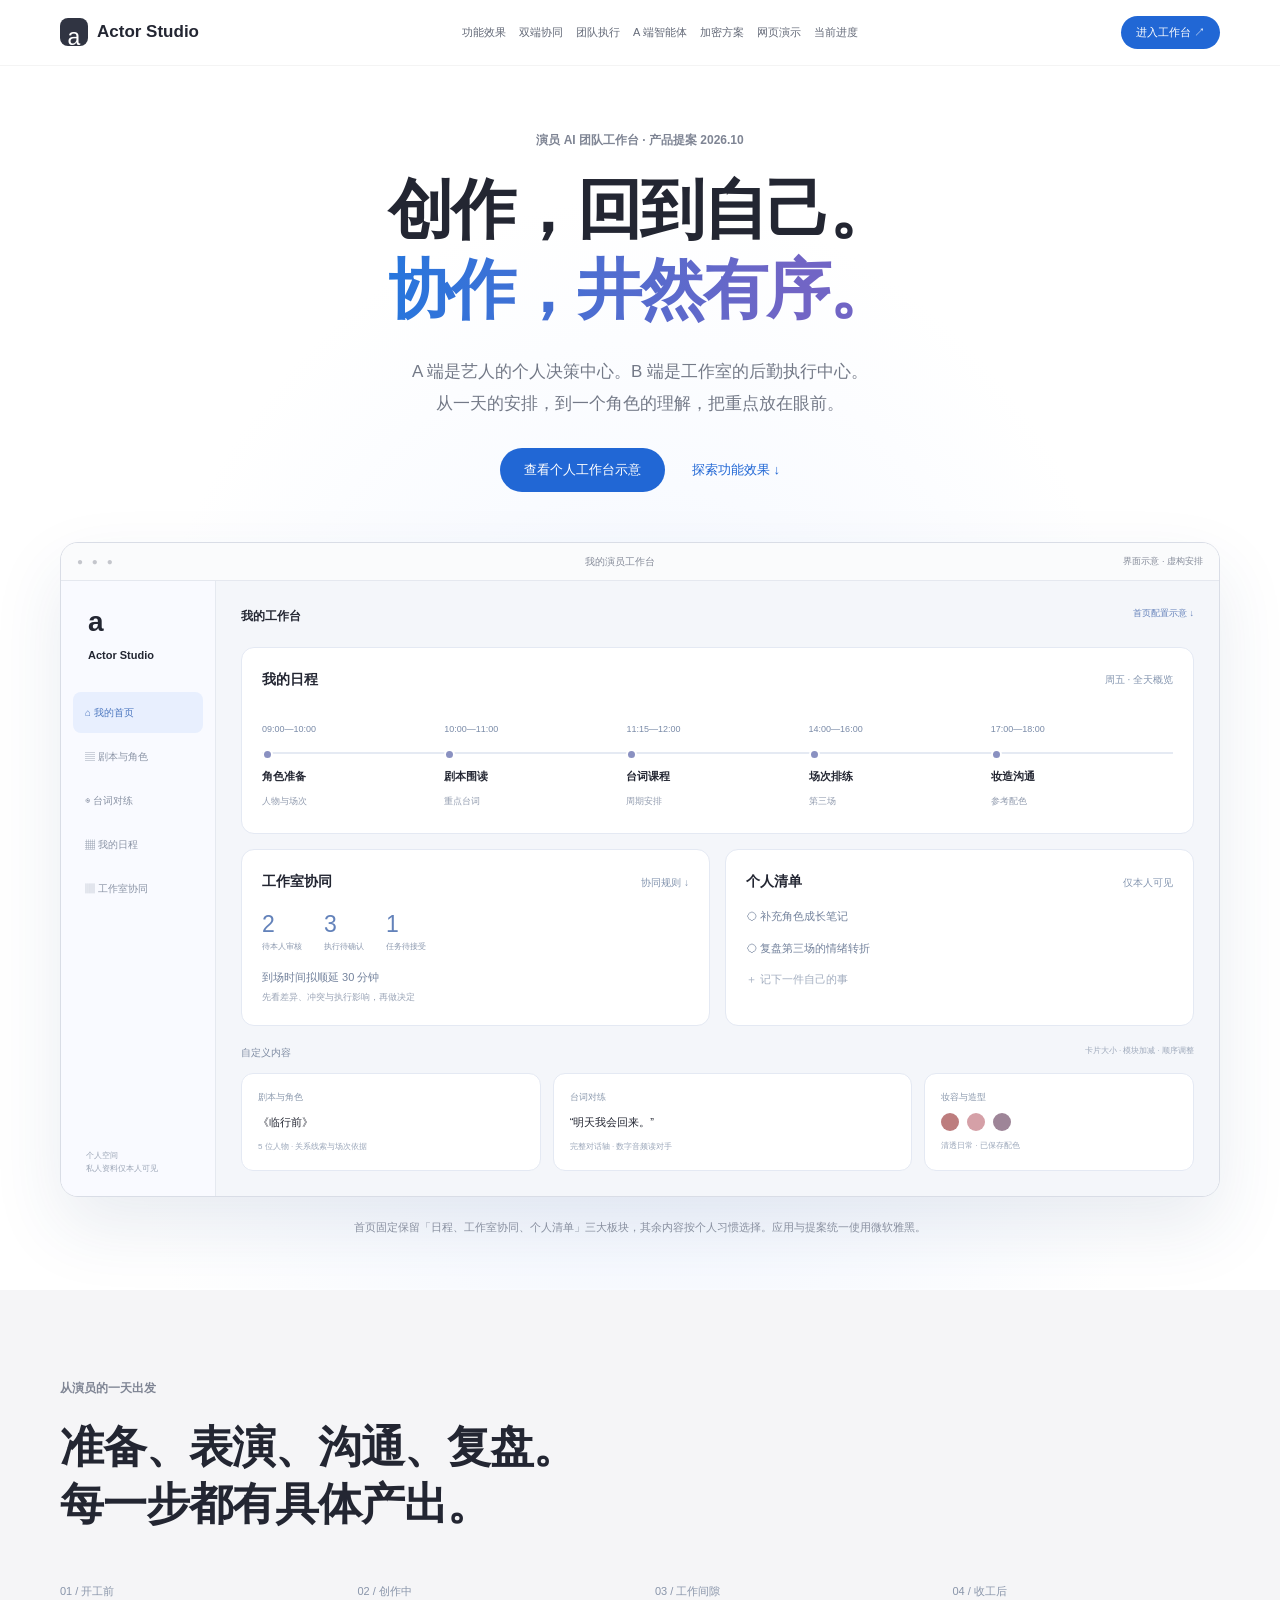
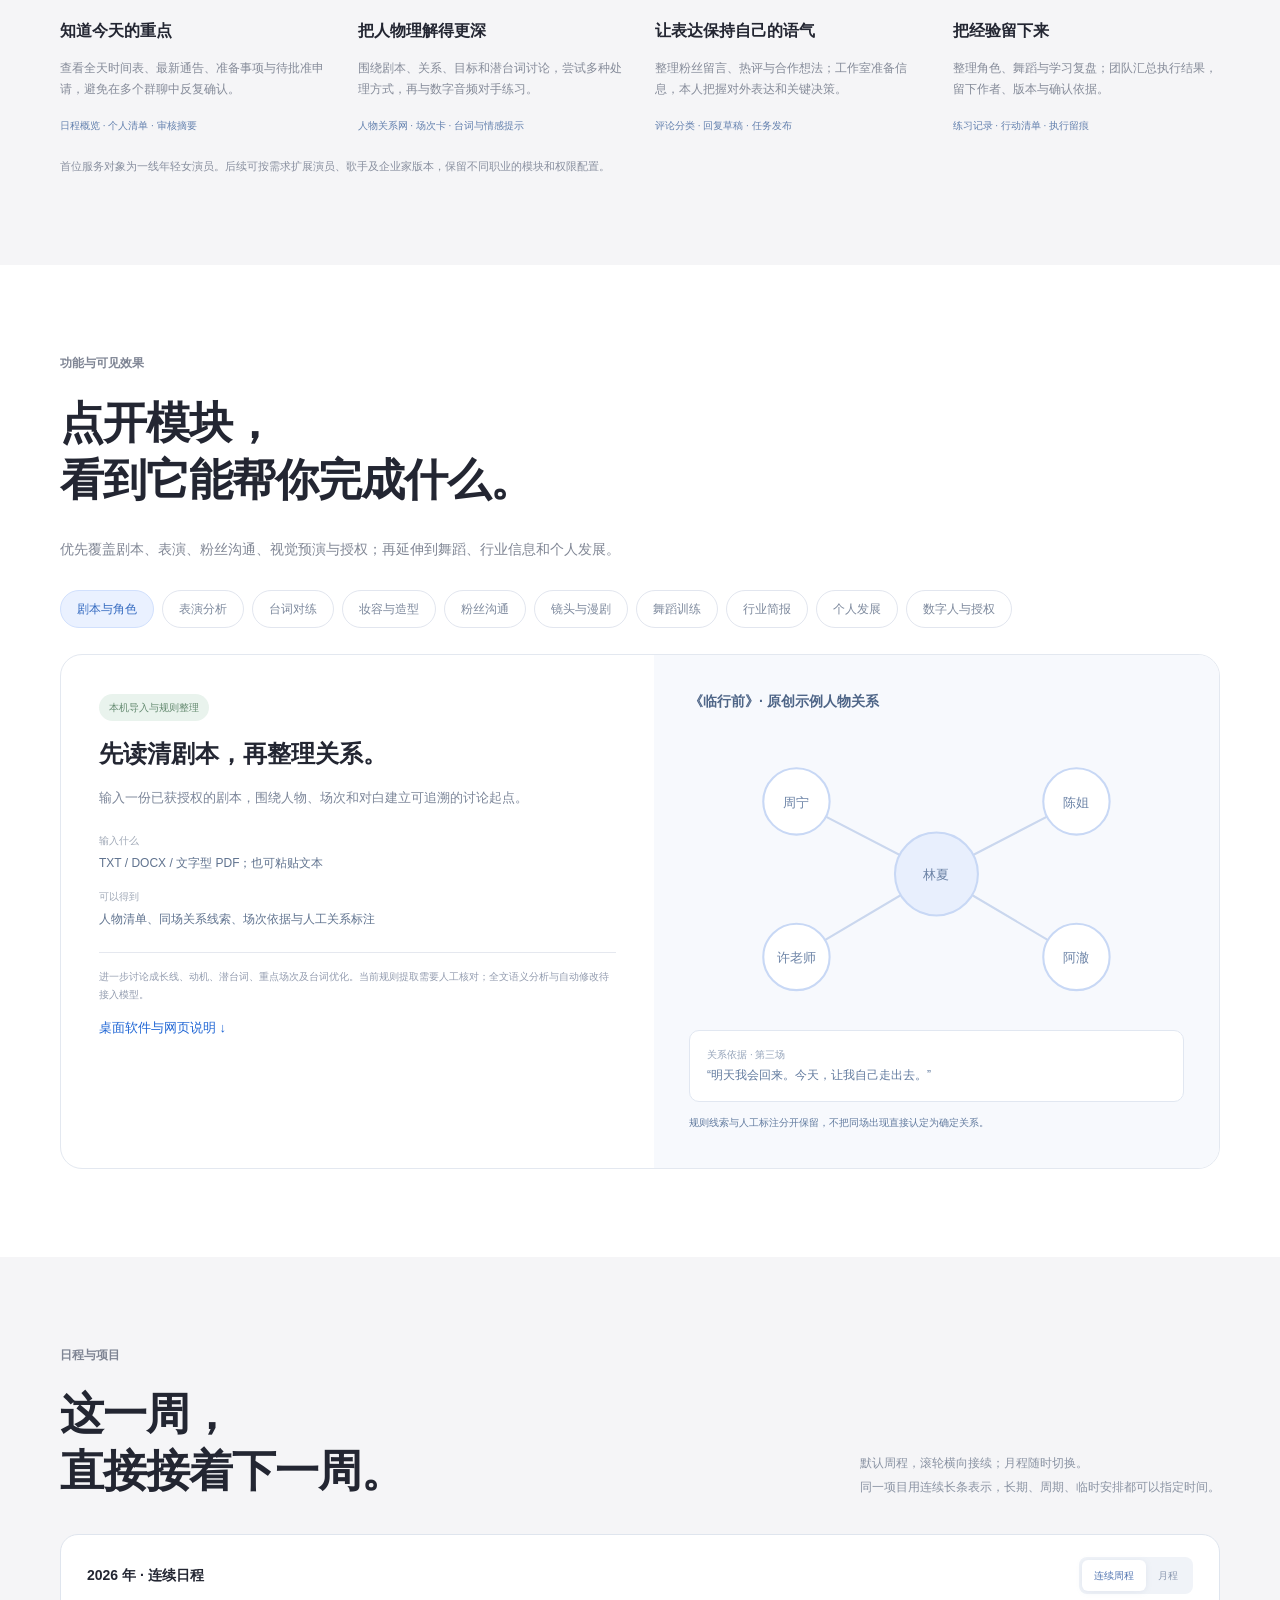
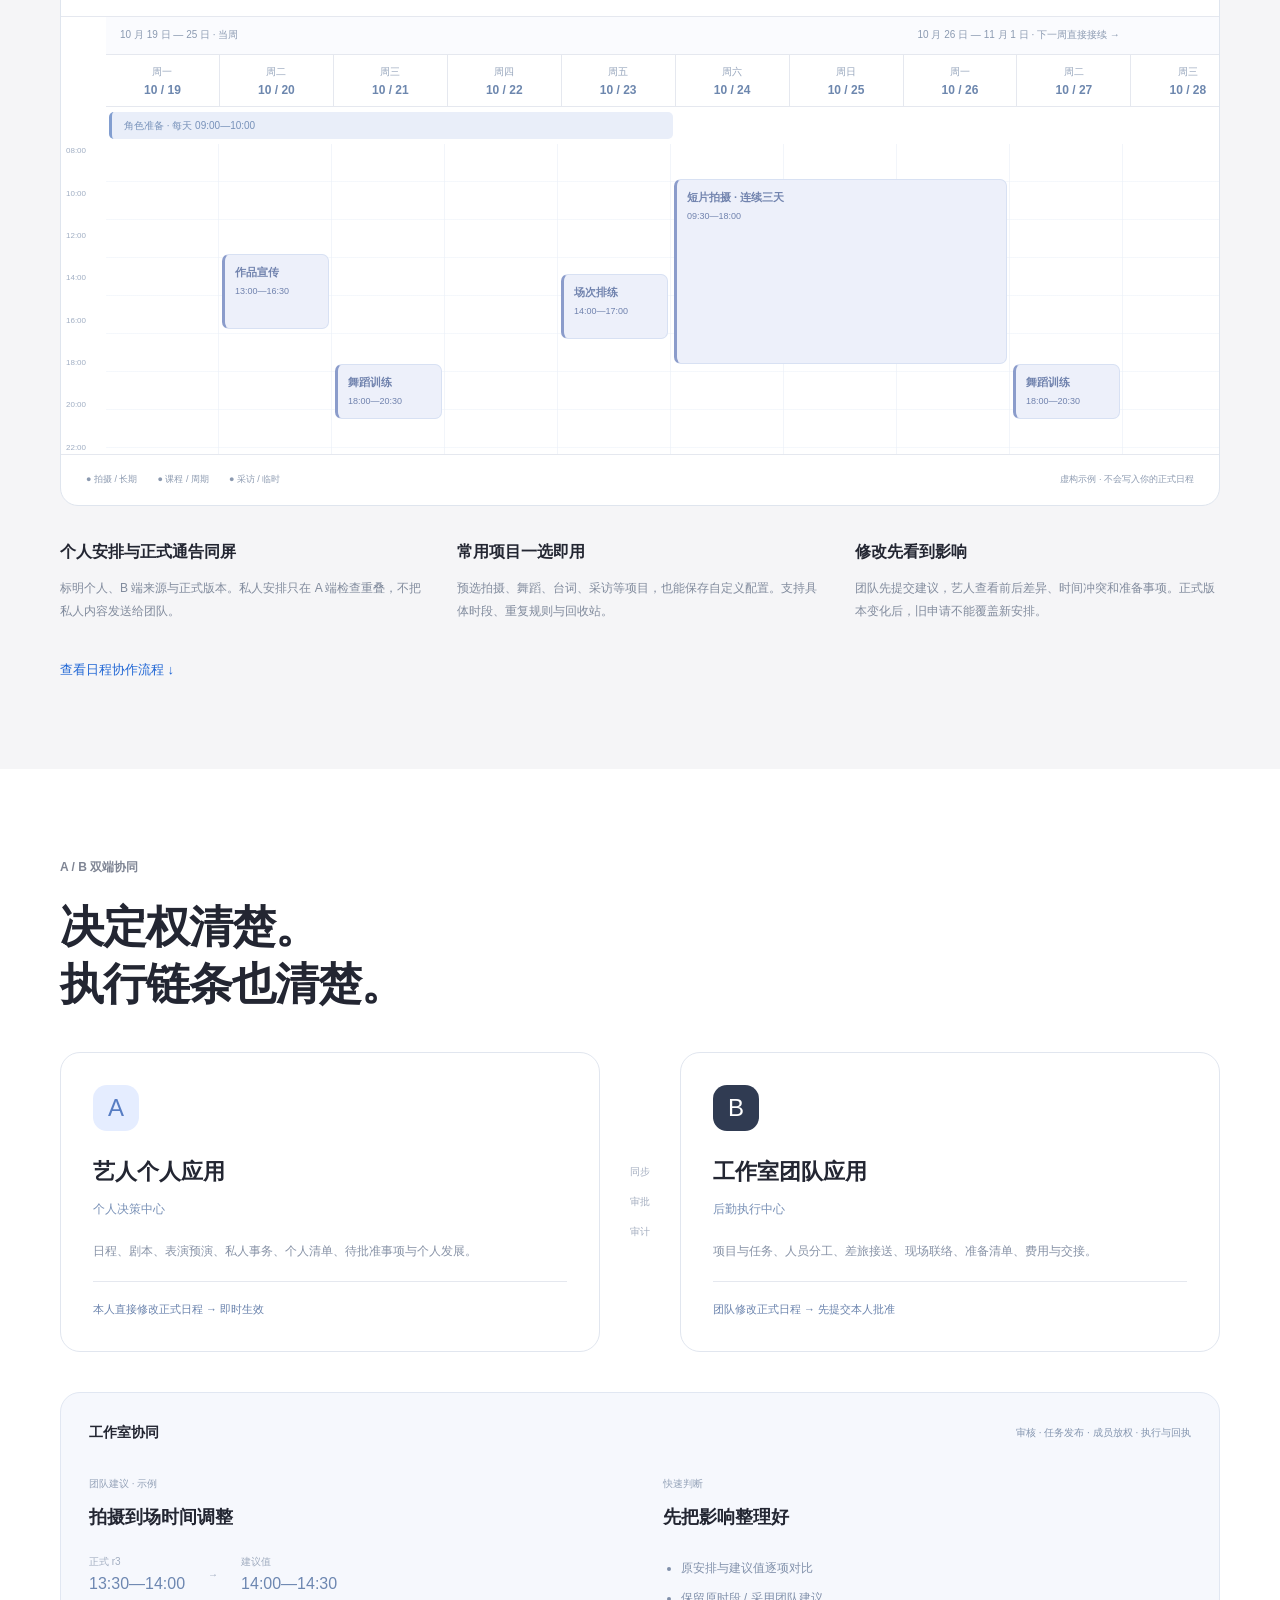
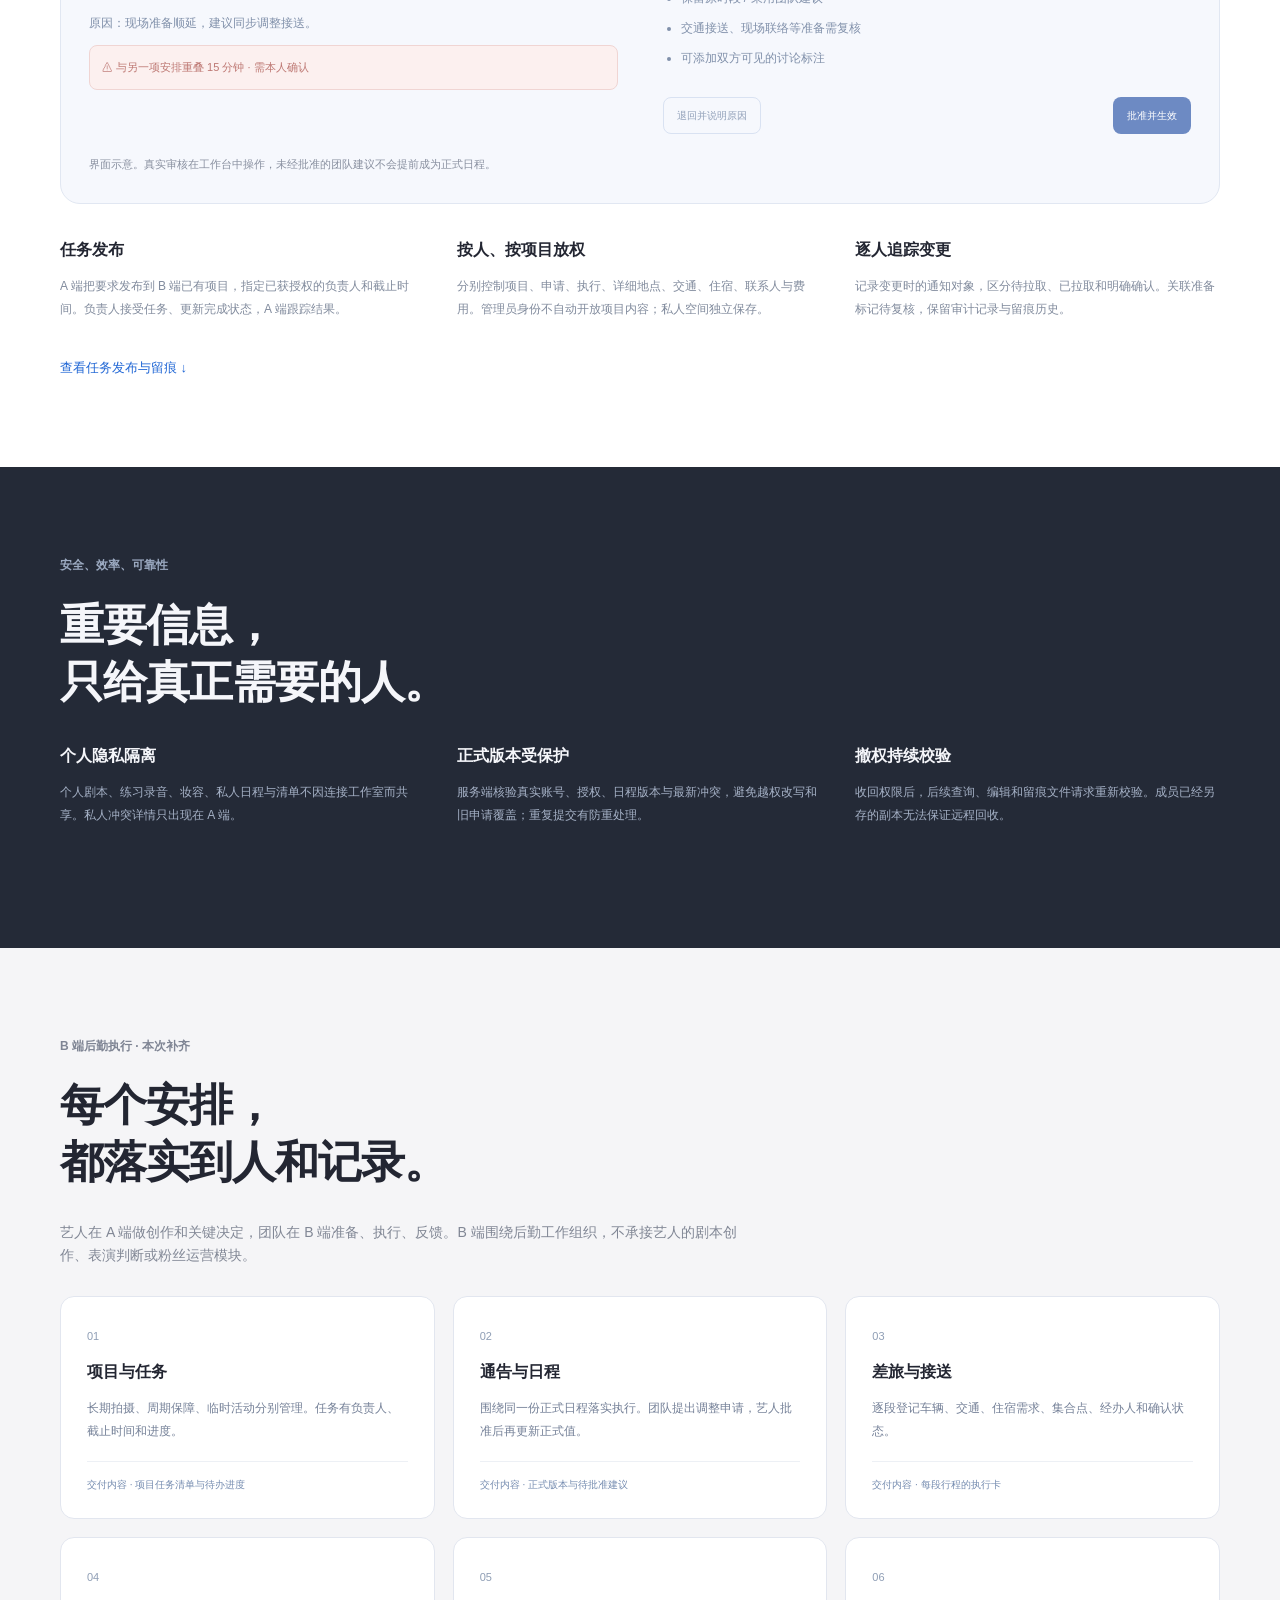
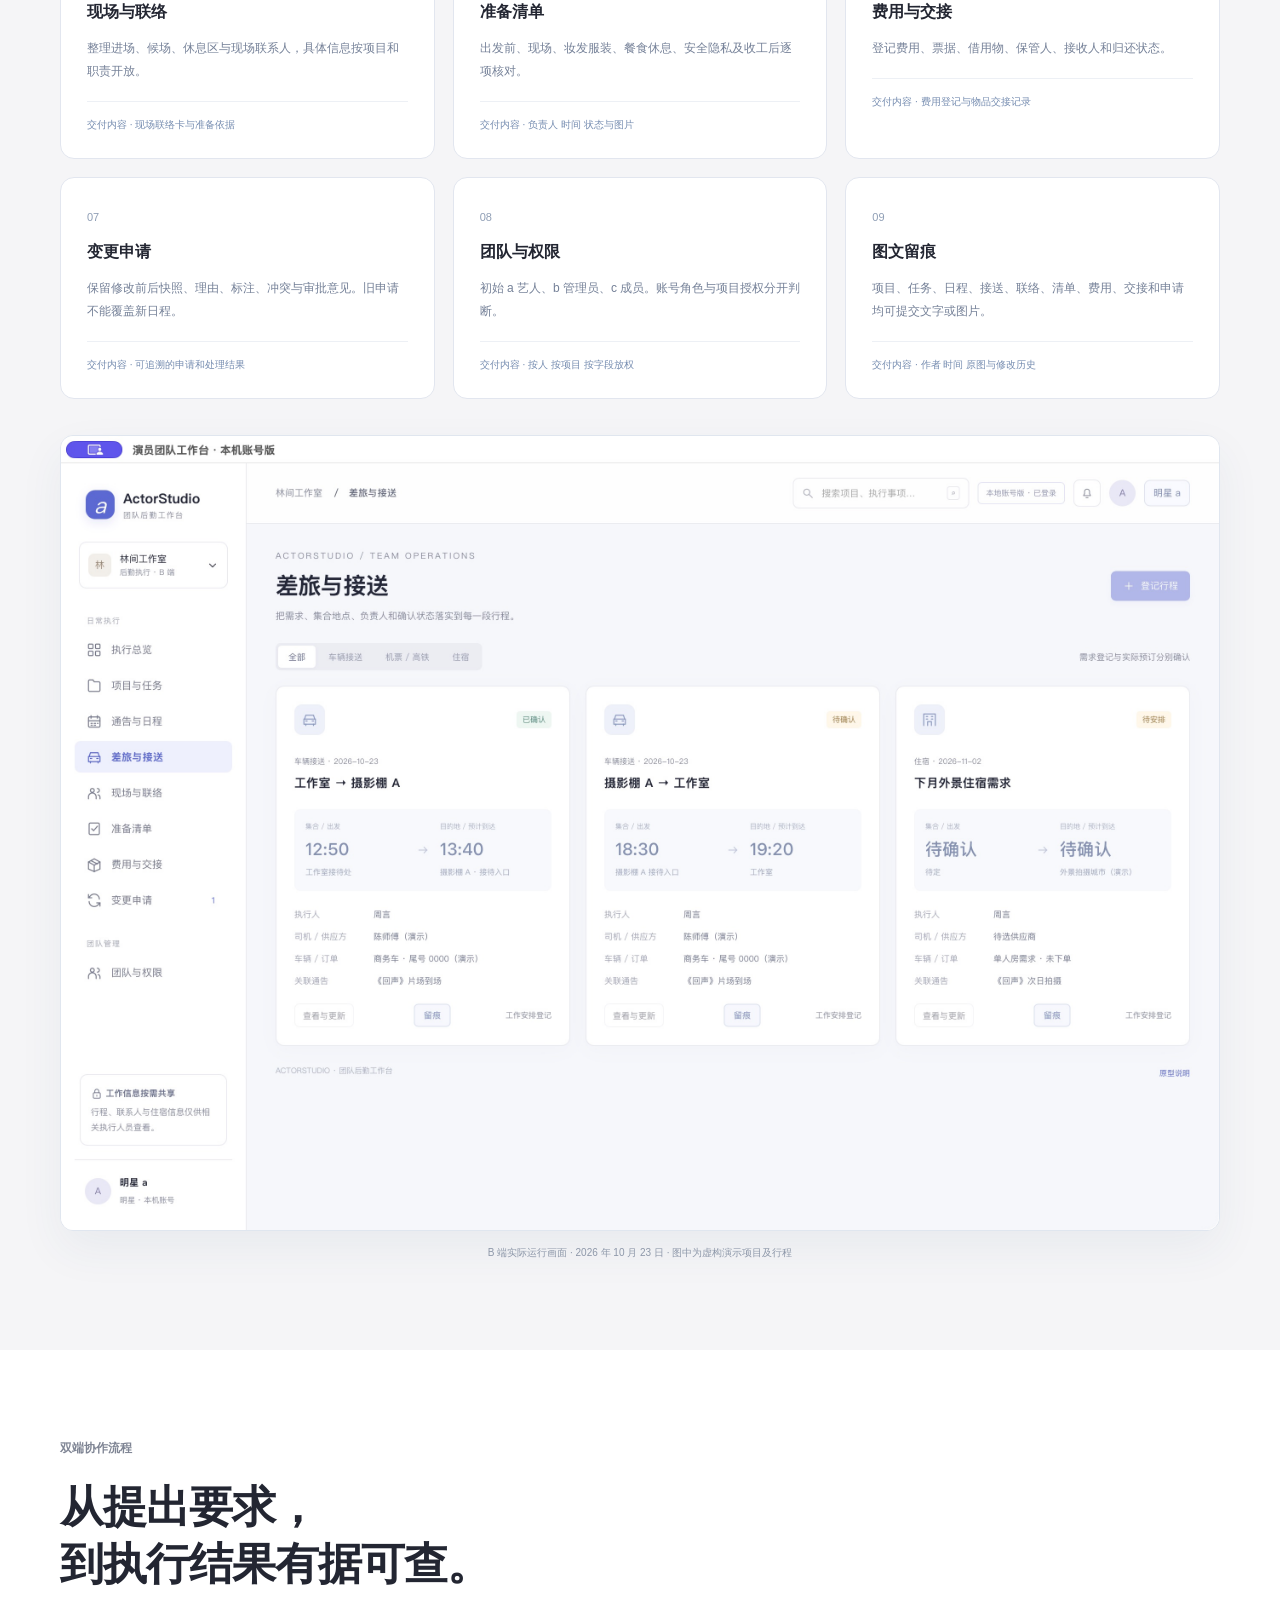
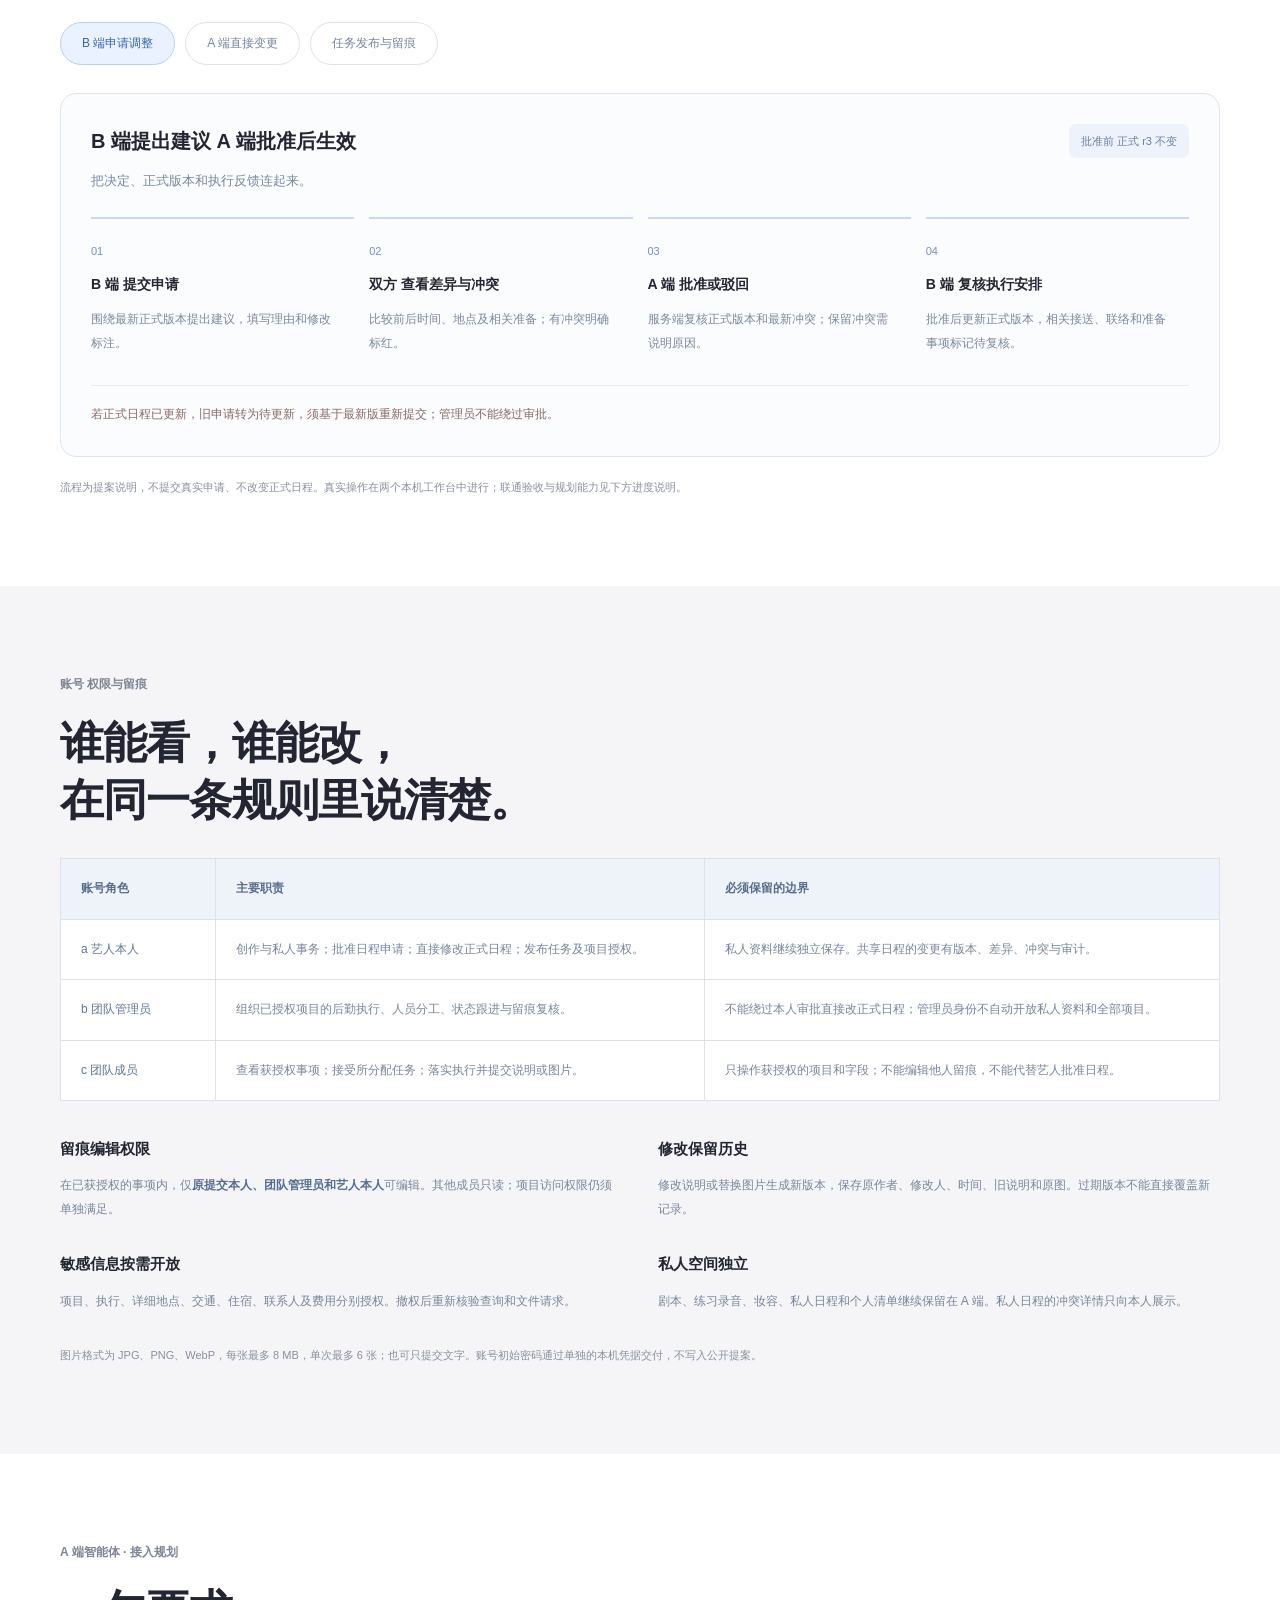
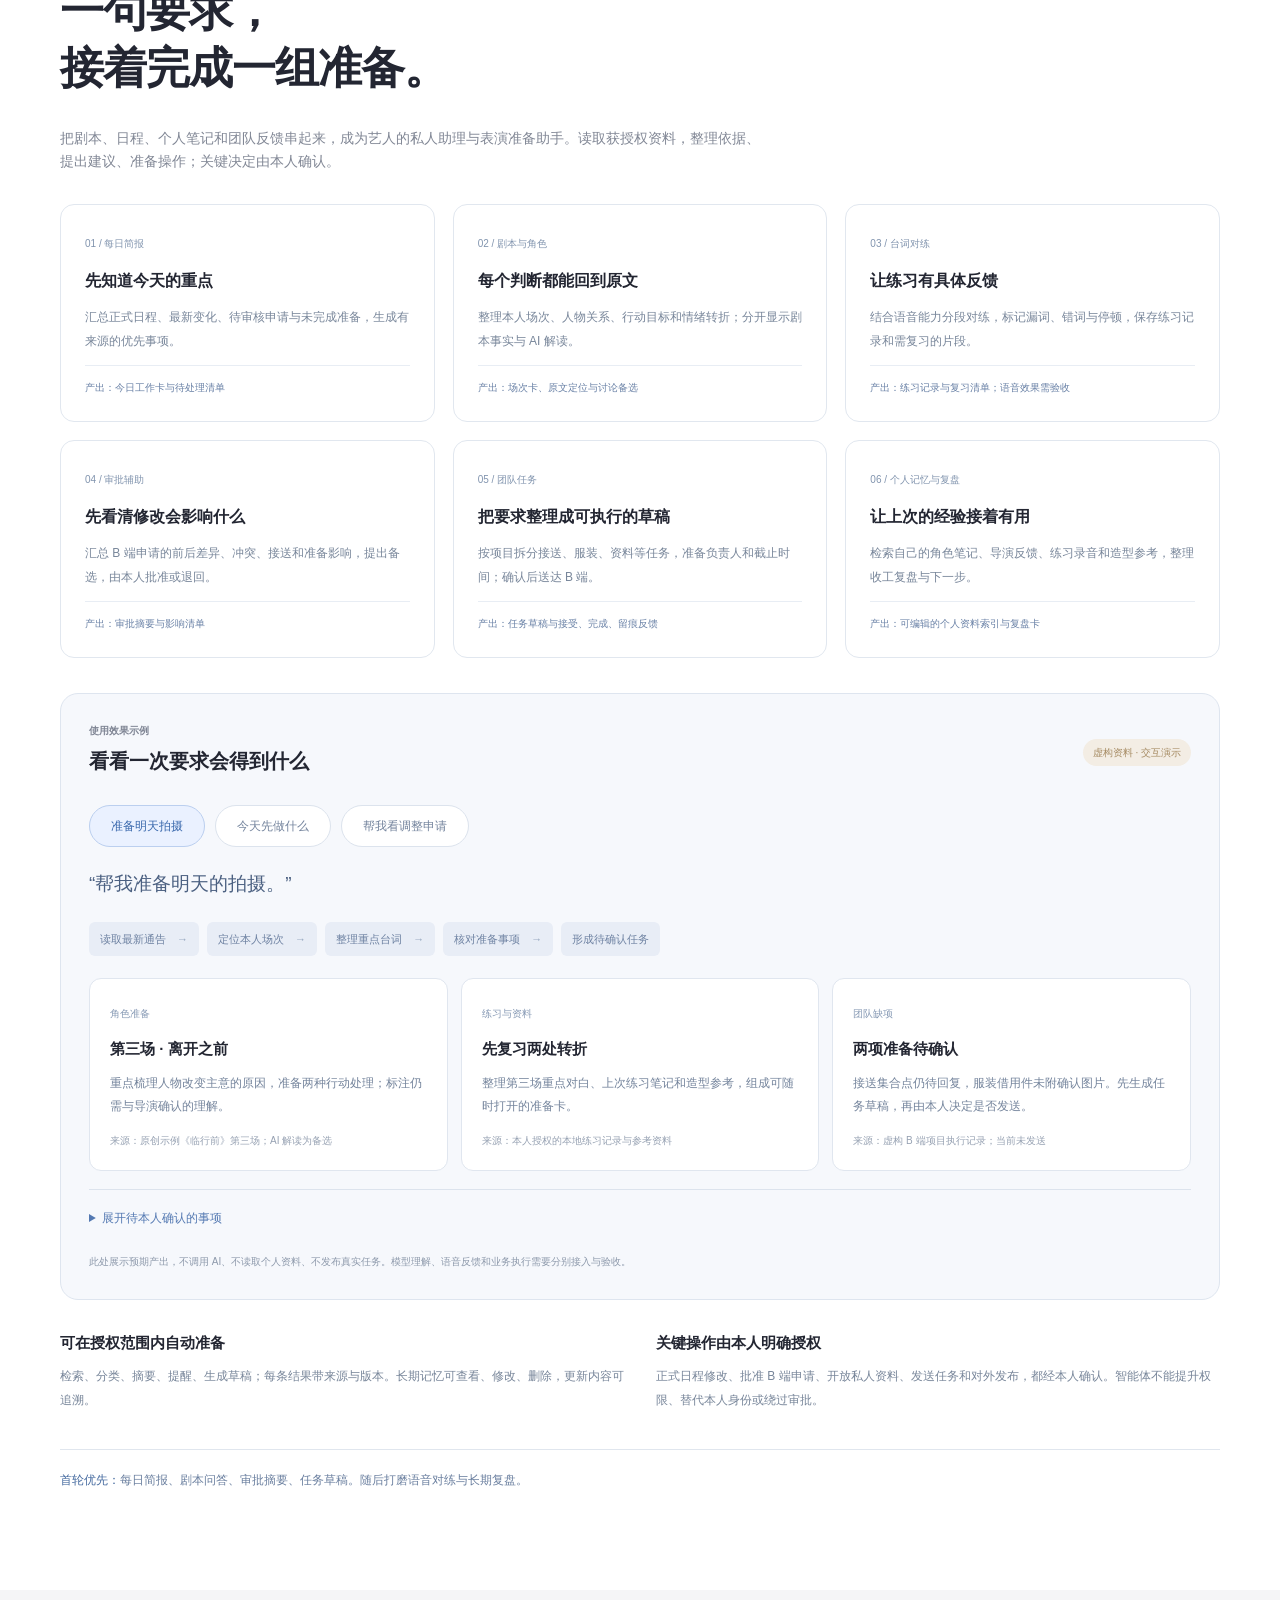
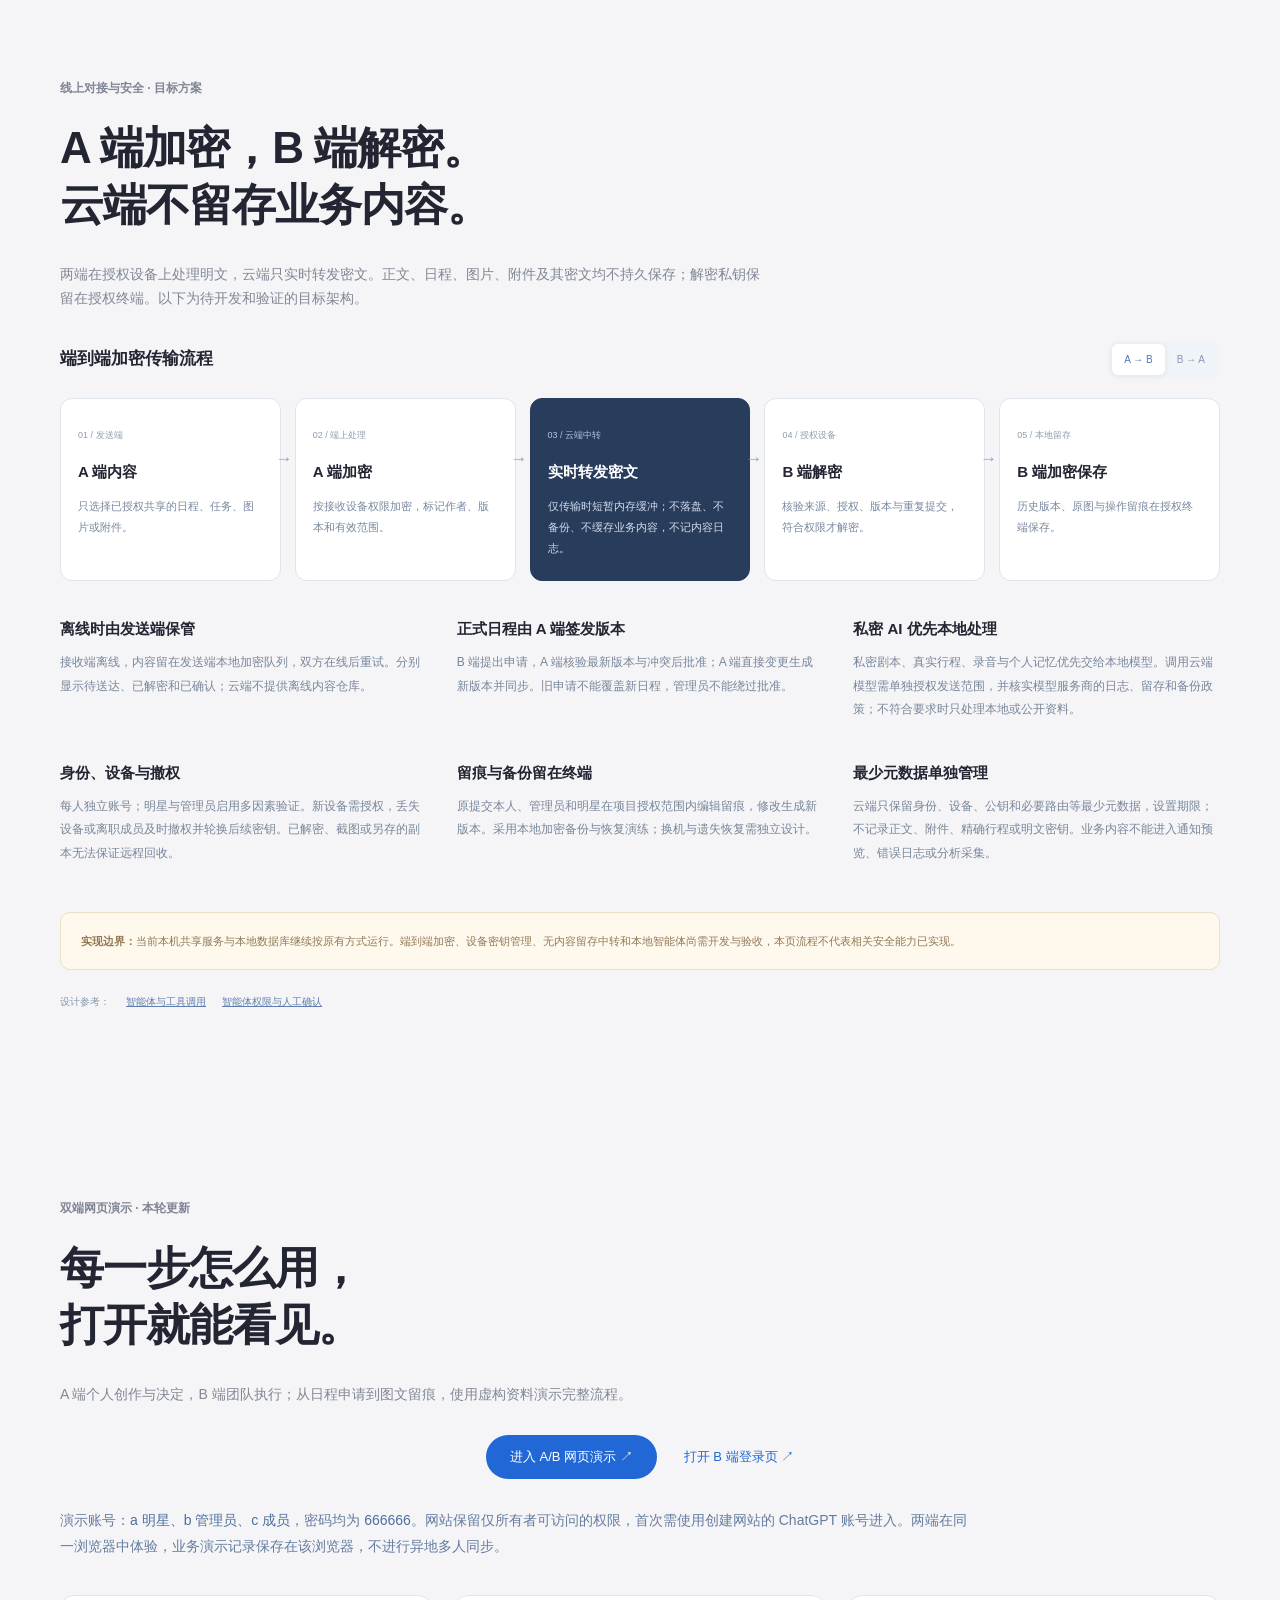
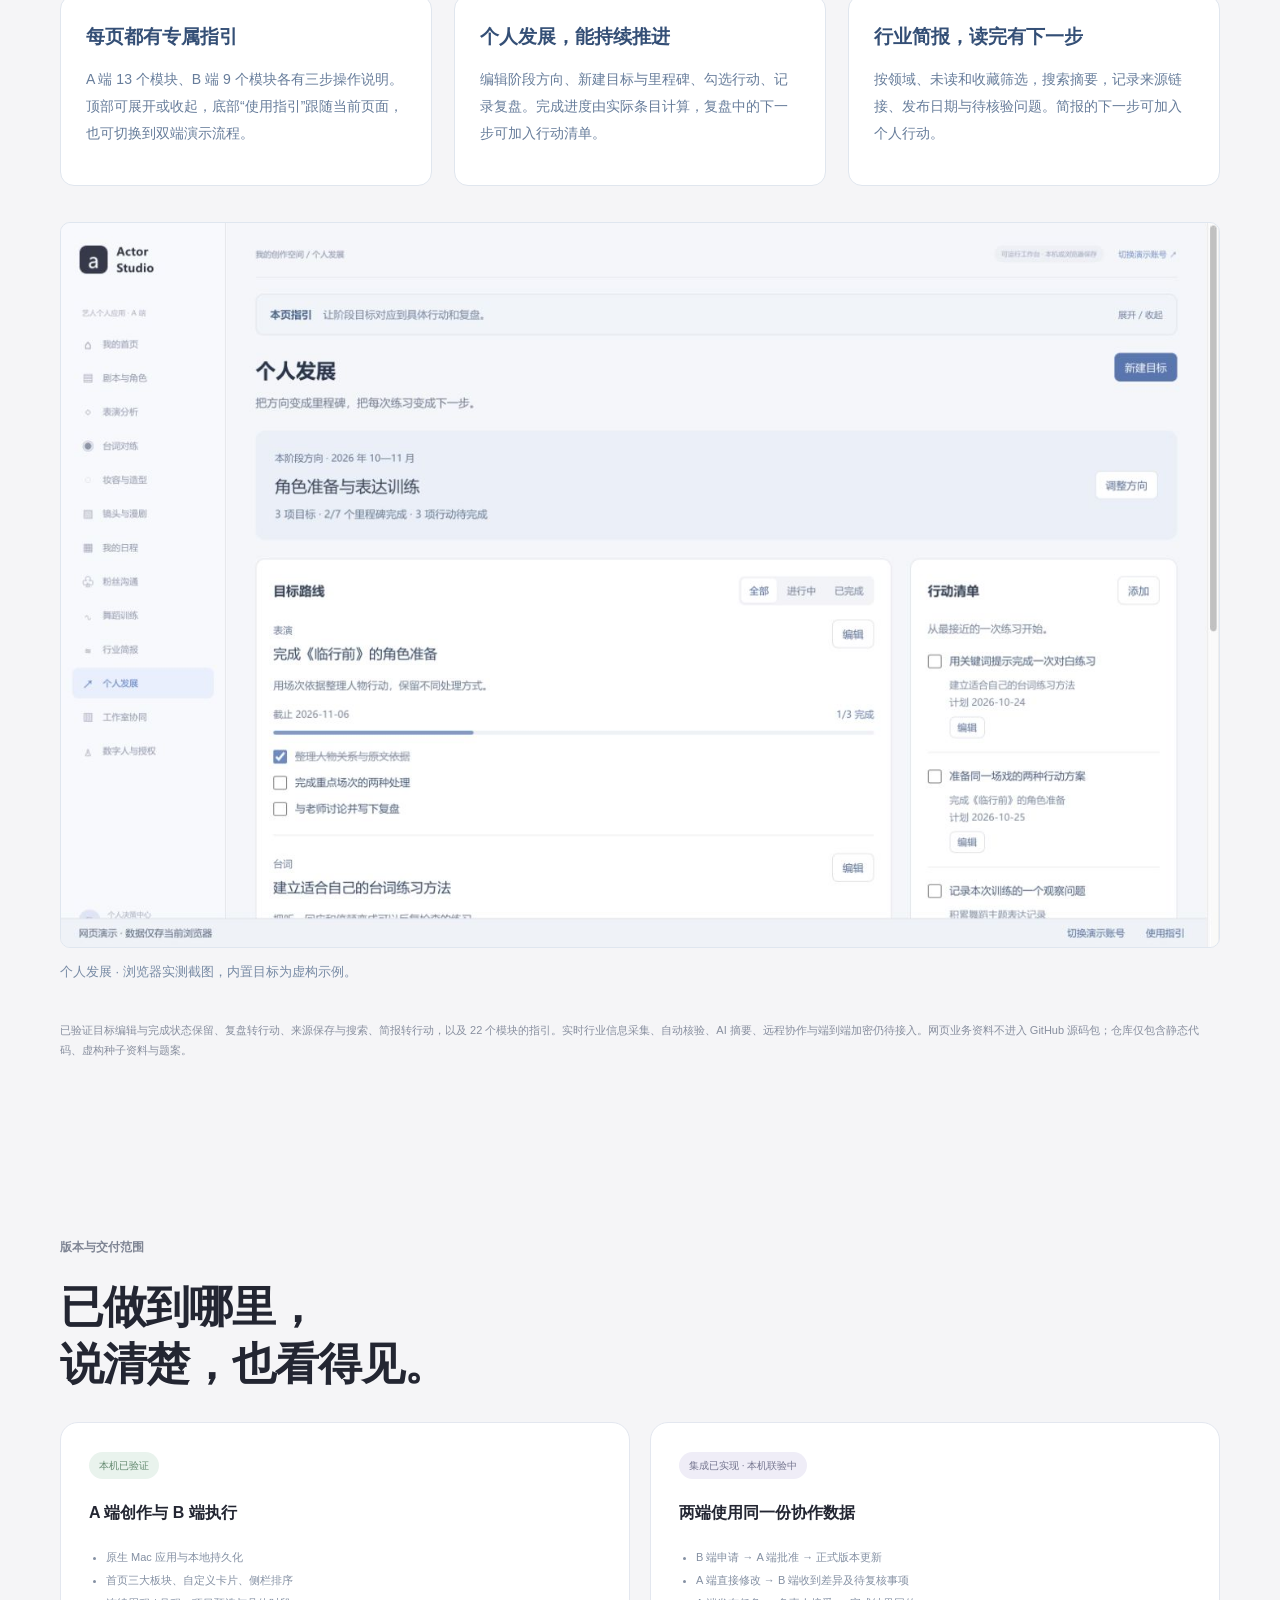
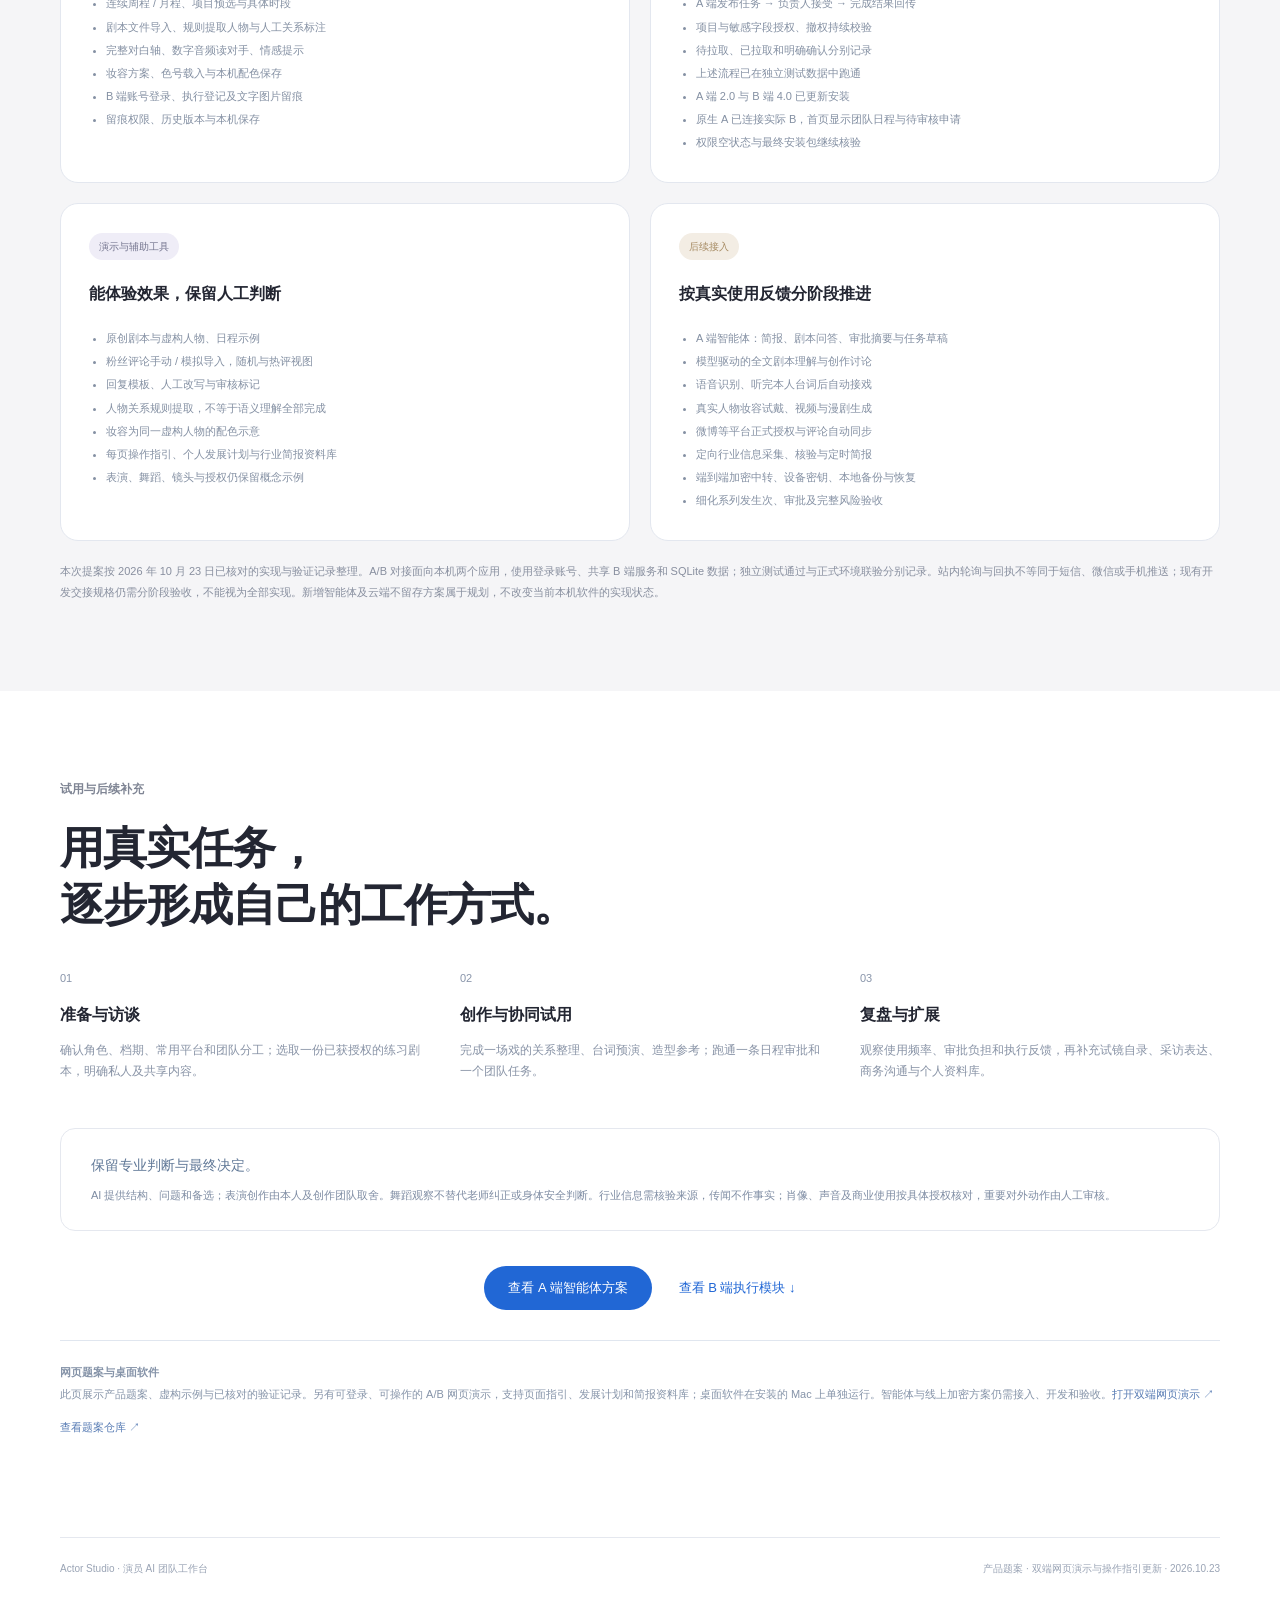
==== commit 86317ae5: "更新双端网页指引、个人发展与行业简报，同步题案和源码包 新增 A 端 13 个模块与 B 端 9 个模块的专属指引；个人发展支持目标、里程碑、行动与复盘；行业简报支持分类搜索、来源与收藏、转为个人行动" ====
--- a/index.html
+++ b/index.html
@@ -4,8 +4,8 @@
 </style><style>/* A/B proposal additions; visual language follows the existing proposal. */
 .abp-modules{display:grid;grid-template-columns:repeat(3,minmax(0,1fr));gap:18px}.abp-modules article{background:#fff;border:1px solid #e2e6ef;border-radius:14px;padding:25px 26px}.abp-modules article>span{font-size:11px;color:#8f9eb5}.abp-modules h3{font-size:16px;margin:10px 0 12px}.abp-modules p{font-size:12px;color:#758198;line-height:1.9}.abp-modules small{display:block;color:#758cb0;font-size:10px;border-top:1px solid #edf0f5;padding-top:14px;margin-top:18px}.abp-software{margin:36px 0 0}.abp-software img{display:block;width:100%;border:1px solid #e0e6ef;border-radius:13px;box-shadow:0 18px 45px #344b7010}.abp-software figcaption{font-size:10px;line-height:1.8;color:#8d97a9;text-align:center;margin-top:13px}.abp-tabs{display:flex;flex-wrap:wrap;gap:10px;margin:28px 0}.abp-tabs button{border:1px solid #dce3ed;border-radius:99px;background:#fff;color:#74849d;padding:10px 21px;font-size:12px}.abp-tabs button[aria-selected=true]{background:#eaf1ff;border-color:#bbcfef;color:#3867ac}.abp-flow-panel{border:1px solid #dfe5ef;border-radius:16px;padding:30px;background:#fbfcfe}.abp-flow-heading{display:flex;align-items:start;justify-content:space-between;gap:25px}.abp-flow-heading h3{font-size:20px;margin-bottom:12px}.abp-flow-heading p{font-size:13px;color:#7888a0;margin-bottom:25px}.abp-formal{white-space:nowrap;background:#eef2fa;color:#6b7fa2;font-size:11px;border-radius:7px;padding:8px 12px}.abp-steps{list-style:none;display:grid;grid-template-columns:repeat(4,minmax(0,1fr));gap:15px;padding:0;margin:0}.abp-steps li{border-top:2px solid #cbd8ef;padding:18px 14px 10px 0;position:relative;min-width:0}.abp-step-number{font-size:11px;color:#7992b7}.abp-steps h4{font-size:14px;margin:11px 0}.abp-steps p{font-size:12px;line-height:1.95;color:#7c889b;margin-bottom:0}.abp-boundary{border-top:1px solid #e5e9f1;margin:20px 0 0;padding-top:17px;font-size:12px;color:#886a63;line-height:1.9}.abp-table-wrap{overflow:auto;margin:30px 0}.abp-role-table{width:100%;border-collapse:collapse;background:#fff;text-align:left;min-width:670px}.abp-role-table th,.abp-role-table td{border:1px solid #dce2ec;padding:18px 20px;vertical-align:top;font-size:12px;line-height:1.95}.abp-role-table thead th{background:#eef2f9;color:#596d8d;font-weight:600}.abp-role-table tbody th{width:155px;color:#607693;font-weight:500}.abp-role-table td{color:#78859a}.abp-rules{display:grid;grid-template-columns:repeat(2,minmax(0,1fr));gap:18px 35px;margin-top:35px}.abp-rules h3{font-size:15px;margin-bottom:12px}.abp-rules p{font-size:12px;line-height:2;color:#78859a}.abp-rules strong{color:#566d94;font-weight:600}#status .p-status-grid{grid-template-columns:repeat(2,minmax(0,1fr))}.p-nav nav{gap:17px}@media(max-width:800px){.abp-modules{grid-template-columns:repeat(2,minmax(0,1fr))}.abp-steps{grid-template-columns:repeat(2,minmax(0,1fr))}.abp-flow-heading{display:block}.abp-formal{display:inline-block;margin-bottom:18px}.abp-flow-panel{padding:23px}.abp-rules{grid-template-columns:1fr}}@media(max-width:520px){.abp-modules,#status .p-status-grid,.abp-steps{grid-template-columns:1fr}.abp-modules article{padding:22px}.abp-tabs button{padding:9px 14px;font-size:11px}.abp-flow-panel{padding:22px 18px}.abp-step-number{font-size:12px}}
 </style><style>.ag-section{scroll-margin-top:75px}.ag-capabilities{display:grid;grid-template-columns:repeat(3,minmax(0,1fr));gap:18px;margin:30px 0}.ag-capabilities article{border:1px solid #e1e7ef;border-radius:14px;padding:24px;background:#fff}.ag-capabilities article>span{font-size:10px;color:#8194ae}.ag-capabilities h3{font-size:16px;line-height:1.6;margin:13px 0}.ag-capabilities p,.ag-permission-grid p,.ag-security-rules p{color:#78869a;font-size:12px;line-height:1.95}.ag-capabilities small{display:block;border-top:1px solid #e8edf4;padding-top:13px;font-size:10px;color:#6981a6;line-height:1.8}.ag-demo{background:#f6f8fc;border:1px solid #dee5ef;border-radius:18px;padding:28px;margin-top:35px}.ag-demo-head,.ag-network-head{display:flex;align-items:center;justify-content:space-between;gap:20px}.ag-demo-head h3{margin:5px 0;font-size:20px}.ag-demo-head .p-eyebrow{margin:0;font-size:10px}.ag-demo .abp-tabs{margin:22px 0}.ag-ask{font-size:19px;line-height:1.6;color:#4b6081;margin:0 0 22px}.ag-trace{list-style:none;padding:0;margin:0 0 22px;display:flex;gap:8px;flex-wrap:wrap}.ag-trace li{font-size:11px;background:#e8edf6;border-radius:6px;color:#6e82a2;padding:8px 11px}.ag-trace li:not(:last-child):after{content:' →';margin-left:8px;color:#95a7bf}.ag-output-grid{display:grid;grid-template-columns:repeat(3,minmax(0,1fr));gap:13px}.ag-output{background:#fff;border:1px solid #e0e6ef;border-radius:12px;padding:20px}.ag-output>span{font-size:10px;color:#8699b4}.ag-output h4{font-size:15px;margin:11px 0}.ag-output p{font-size:12px;line-height:1.9;color:#74849c;margin:0 0 14px}.ag-output small{display:block;font-size:10px;line-height:1.8;color:#96a1b2}.ag-output.ag-warning{border-color:#e7c7c3;background:#fffafa}.ag-warning h4{color:#b36761}.ag-review{margin-top:18px;border-top:1px solid #dce3ed;padding-top:18px}.ag-review summary{cursor:pointer;font-size:12px;color:#5479b2;line-height:1.8}.ag-review ul{padding-left:19px;font-size:12px;color:#718098;line-height:2.2}.ag-confirm{padding:10px 14px;border-radius:8px;background:#eaf0fa;color:#617fae;font-size:11px;line-height:1.8}.ag-demo-note{font-size:10px;color:#8d99ab;line-height:1.9;margin:22px 0 0}.ag-permission-grid{display:grid;grid-template-columns:1fr 1fr;gap:32px;margin:30px 0 0}.ag-permission-grid h3,.ag-security-rules h3{font-size:15px;margin:0 0 10px}.ag-priority{font-size:12px;color:#6a7f9f;border-top:1px solid #e0e6ee;padding-top:20px;margin-top:25px}.ag-priority strong{font-weight:500;color:#456a9f}.ag-network-head{margin:30px 0 20px}.ag-network-head>h3{font-size:17px;margin:0}.ag-network{list-style:none;padding:0;margin:0;display:grid;grid-template-columns:repeat(5,minmax(0,1fr));gap:14px}.ag-network li{position:relative;background:#fff;border:1px solid #dee5ee;border-radius:12px;padding:21px 17px}.ag-network li:not(:last-child):after{content:'→';position:absolute;right:-13px;top:46px;color:#8ca1c0;z-index:1;font-size:17px}.ag-network li>span{font-size:9px;color:#8d9cb1}.ag-network h3{font-size:15px;line-height:1.6;margin:15px 0 12px}.ag-network p{font-size:11px;line-height:1.9;color:#78889e;margin:0}.ag-network .ag-relay{background:#283c5b;border-color:#283c5b;color:#fff}.ag-relay>span{color:#b4c5df!important}.ag-relay p{color:#d1dced}.ag-security-rules{display:grid;grid-template-columns:repeat(3,minmax(0,1fr));gap:26px 30px;margin:35px 0}.ag-plan-note{background:#fff8ed;border:1px solid #ecdfc7;border-radius:10px;padding:17px 20px;color:#927a55;font-size:11px;line-height:2}.ag-plan-note strong{font-weight:600}.ag-references{font-size:10px;color:#8798ad;margin-top:22px;line-height:2}.ag-references a{color:#607fae;text-decoration:underline;margin-left:16px}.ag-delivery{border-top:1px solid #e0e6ef;margin-top:30px;padding-top:20px;font-size:11px;color:#8694a9;line-height:2}.ag-delivery a{color:#587cb4}.p-nav>.p-wrap{gap:18px}.p-nav nav{gap:13px}.p-nav nav a{font-size:11px}button:focus-visible,a:focus-visible,summary:focus-visible{outline:2px solid #527ab7;outline-offset:4px}section[id]{scroll-margin-top:76px}@media(max-width:1050px){.p-nav nav{gap:10px}.p-nav nav a{font-size:10px}.ag-network{grid-template-columns:repeat(3,minmax(0,1fr))}.ag-network li:nth-child(3):after{display:none}}@media(max-width:800px){.ag-capabilities,.ag-security-rules{grid-template-columns:repeat(2,minmax(0,1fr))}.ag-output-grid{grid-template-columns:1fr}.ag-network{grid-template-columns:1fr}.ag-network li:not(:last-child):after{display:block;content:'↓';right:22px;top:auto;bottom:-18px}.ag-network li{padding:19px 22px}.ag-network h3{margin:8px 0}.ag-demo{padding:23px}.p-nav nav a:nth-child(-n+2){display:none}}@media(max-width:520px){.ag-capabilities,.ag-security-rules,.ag-permission-grid{grid-template-columns:1fr}.ag-demo-head{display:block}.ag-demo-head .p-badge{margin-top:14px}.ag-network-head{align-items:flex-start}.ag-network-head>h3{font-size:15px;max-width:130px}.ag-demo{padding:21px 18px}.ag-ask{font-size:17px}.ag-references a{display:block;margin-left:0}.ag-capabilities article{padding:22px}}
-</style></head>
-<body><header class="p-nav"><div class="p-wrap"><a class="p-brand" href="#"><b>a</b> Actor Studio</a><nav aria-label="提案导航"><a href="#modules">功能效果</a><a href="#team">双端协同</a><a href="#b-operations">团队执行</a><a href="#agent">A 端智能体</a><a href="#security">加密方案</a><a href="#status">当前进度</a></nav><a class="p-button small" href="#personalize">查看首页示意 ↓</a></div></header>
+</style><style>.wb-update-grid{display:grid;grid-template-columns:repeat(3,minmax(0,1fr));gap:22px;margin:35px 0}.wb-update-grid article{background:white;border:1px solid #e0e6ee;border-radius:14px;padding:25px}.wb-update-grid h3{font-size:19px;margin:0 0 13px;color:#344f76}.wb-update-grid p{font-size:14px;line-height:1.9;color:#677d9b}.wb-shots{display:grid;grid-template-columns:1fr;gap:25px;margin:36px 0}.wb-shots figure{margin:0;min-width:0}.wb-shots img{width:100%;display:block;border:1px solid #dfe6ef;border-radius:10px}.wb-shots figcaption{font-size:13px;color:#788ba5;margin-top:12px;line-height:1.8}.wb-access{font-size:14px;line-height:1.9;color:#647c9f;max-width:920px}.wb-access b{font-weight:500;color:#4e6f9d}@media(max-width:800px){.wb-update-grid,.wb-shots{grid-template-columns:1fr}.wb-update-grid{gap:14px}.wb-update-grid article{padding:21px}}</style></head>
+<body><header class="p-nav"><div class="p-wrap"><a class="p-brand" href="#"><b>a</b> Actor Studio</a><nav aria-label="提案导航"><a href="#modules">功能效果</a><a href="#team">双端协同</a><a href="#b-operations">团队执行</a><a href="#agent">A 端智能体</a><a href="#security">加密方案</a><a href="#web-demo">网页演示</a><a href="#status">当前进度</a></nav><a class="p-button small" href="https://actor-studio-ab-web-oct23.kepaniizzard400.chatgpt.site/" target="_blank" rel="noopener">进入工作台 ↗</a></div></header>
 <main><section class="p-hero"><div class="p-wrap"><p class="p-eyebrow">演员 AI 团队工作台 · 产品提案 2026.10</p><h1>创作，回到自己。<br><em>协作，井然有序。</em></h1><p class="p-lead">A 端是艺人的个人决策中心。B 端是工作室的后勤执行中心。<br>从一天的安排，到一个角色的理解，把重点放在眼前。</p><div class="p-actions"><a class="p-button" href="#personalize">查看个人工作台示意</a><a class="p-text-link" href="#modules">探索功能效果 ↓</a></div>
 <div class="p-product" id="personalize"><div class="p-window-bar"><span>● ● ●</span><span>我的演员工作台</span><small>界面示意 · 虚构安排</small></div><div class="p-workspace"><aside><strong>a<br><small>Actor Studio</small></strong><a class="active" href="#personalize">⌂ 我的首页</a><a href="#modules">▤ 剧本与角色</a><a href="#modules">◉ 台词对练</a><a href="#schedule">▦ 我的日程</a><a href="#team">▥ 工作室协同</a><small class="p-personal">个人空间<br>私人资料仅本人可见</small></aside><div class="p-dashboard"><div class="p-dashboard-top"><b>我的工作台</b><a href="#personalize">首页配置示意 ↓</a></div><article class="p-home-day"><div class="p-card-head"><h3>我的日程</h3><span>周五 · 全天概览</span></div><div class="p-home-axis"><div><time>09:00—10:00</time><i></i><b>角色准备</b><small>人物与场次</small></div><div><time>10:00—11:00</time><i></i><b>剧本围读</b><small>重点台词</small></div><div><time>11:15—12:00</time><i></i><b>台词课程</b><small>周期安排</small></div><div><time>14:00—16:00</time><i></i><b>场次排练</b><small>第三场</small></div><div><time>17:00—18:00</time><i></i><b>妆造沟通</b><small>参考配色</small></div></div></article><div class="p-home-duo"><article><div class="p-card-head"><h3>工作室协同</h3><a href="#team">协同规则 ↓</a></div><div class="p-numbers"><span><b>2</b>待本人审核</span><span><b>3</b>执行待确认</span><span><b>1</b>任务待接受</span></div><p>到场时间拟顺延 30 分钟<br><small>先看差异、冲突与执行影响，再做决定</small></p></article><article><div class="p-card-head"><h3>个人清单</h3><span>仅本人可见</span></div><p>◯ 补充角色成长笔记</p><p>◯ 复盘第三场的情绪转折</p><p class="p-dim">＋ 记下一件自己的事</p></article></div><div class="p-custom-label">自定义内容 <span>卡片大小 · 模块加减 · 顺序调整</span></div><div class="p-home-custom"><a href="#modules"><small>剧本与角色</small><b>《临行前》</b><span>5 位人物 · 关系线索与场次依据</span></a><a href="#modules"><small>台词对练</small><b>“明天我会回来。”</b><span>完整对话轴 · 数字音频读对手</span></a><a href="#modules"><small>妆容与造型</small><div class="p-palette"><i></i><i></i><i></i></div><span>清透日常 · 已保存配色</span></a></div></div></div></div><p class="p-caption">首页固定保留「日程、工作室协同、个人清单」三大板块，其余内容按个人习惯选择。应用与提案统一使用微软雅黑。</p></div></section>
 <section class="p-section p-soft" id="needs"><div class="p-wrap"><p class="p-eyebrow">从演员的一天出发</p><h2>准备、表演、沟通、复盘。<br>每一步都有具体产出。</h2><div class="p-needs"><article><span>01 / 开工前</span><h3>知道今天的重点</h3><p>查看全天时间表、最新通告、准备事项与待批准申请，避免在多个群聊中反复确认。</p><b>日程概览 · 个人清单 · 审核摘要</b></article><article><span>02 / 创作中</span><h3>把人物理解得更深</h3><p>围绕剧本、关系、目标和潜台词讨论，尝试多种处理方式，再与数字音频对手练习。</p><b>人物关系网 · 场次卡 · 台词与情感提示</b></article><article><span>03 / 工作间隙</span><h3>让表达保持自己的语气</h3><p>整理粉丝留言、热评与合作想法；工作室准备信息，本人把握对外表达和关键决策。</p><b>评论分类 · 回复草稿 · 任务发布</b></article><article><span>04 / 收工后</span><h3>把经验留下来</h3><p>整理角色、舞蹈与学习复盘；团队汇总执行结果，留下作者、版本与确认依据。</p><b>练习记录 · 行动清单 · 执行留痕</b></article></div><p class="p-caption">首位服务对象为一线年轻女演员。后续可按需求扩展演员、歌手及企业家版本，保留不同职业的模块和权限配置。</p></div></section>
@@ -98,9 +98,10 @@
 </div></section>
 <!-- AGENT AND RELAY PLAN END -->
 
-<section class="p-section p-soft" id="status"><div class="p-wrap"><p class="p-eyebrow">版本与交付范围</p><h2>已做到哪里，<br>说清楚，也看得见。</h2><div class="p-status-grid"><article><span class="p-badge live">本机已验证</span><h3>A 端创作与 B 端执行</h3><ul><li>原生 Mac 应用与本地持久化</li><li>首页三大板块、自定义卡片、侧栏排序</li><li>连续周程 / 月程、项目预选与具体时段</li><li>剧本文件导入、规则提取人物与人工关系标注</li><li>完整对白轴、数字音频读对手、情感提示</li><li>妆容方案、色号载入与本机配色保存</li><li>B 端账号登录、执行登记及文字图片留痕</li><li>留痕权限、历史版本与本机保存</li></ul></article><article><span class="p-badge">集成已实现 · 本机联验中</span><h3>两端使用同一份协作数据</h3><ul><li>B 端申请 → A 端批准 → 正式版本更新</li><li>A 端直接修改 → B 端收到差异及待复核事项</li><li>A 端发布任务 → 负责人接受 → 完成结果回传</li><li>项目与敏感字段授权、撤权持续校验</li><li>待拉取、已拉取和明确确认分别记录</li><li>上述流程已在独立测试数据中跑通</li><li>A 端 2.0 与 B 端 4.0 已更新安装</li><li>原生 A 已连接实际 B，首页显示团队日程与待审核申请</li><li>权限空状态与最终安装包继续核验</li></ul></article><article><span class="p-badge">演示与辅助工具</span><h3>能体验效果，保留人工判断</h3><ul><li>原创剧本与虚构人物、日程示例</li><li>粉丝评论手动 / 模拟导入，随机与热评视图</li><li>回复模板、人工改写与审核标记</li><li>人物关系规则提取，不等于语义理解全部完成</li><li>妆容为同一虚构人物的配色示意</li><li>表演、舞蹈、镜头、成长与授权概念界面</li></ul></article><article><span class="p-badge future">后续接入</span><h3>按真实使用反馈分阶段推进</h3><ul><li>A 端智能体：简报、剧本问答、审批摘要与任务草稿</li><li>模型驱动的全文剧本理解与创作讨论</li><li>语音识别、听完本人台词后自动接戏</li><li>真实人物妆容试戴、视频与漫剧生成</li><li>微博等平台正式授权与评论自动同步</li><li>定向行业信息采集、核验与定时简报</li><li>端到端加密中转、设备密钥、本地备份与恢复</li><li>细化系列发生次、审批及完整风险验收</li></ul></article></div><p class="p-caption">本次提案按 2026 年 10 月 23 日已核对的实现与验证记录整理。A/B 对接面向本机两个应用，使用登录账号、共享 B 端服务和 SQLite 数据；独立测试通过与正式环境联验分别记录。站内轮询与回执不等同于短信、微信或手机推送；现有开发交接规格仍需分阶段验收，不能视为全部实现。新增智能体及云端不留存方案属于规划，不改变当前本机软件的实现状态。</p></div></section>
-<section class="p-section" id="next"><div class="p-wrap"><p class="p-eyebrow">试用与后续补充</p><h2>用真实任务，<br>逐步形成自己的工作方式。</h2><div class="p-roadmap"><article><span>01</span><h3>准备与访谈</h3><p>确认角色、档期、常用平台和团队分工；选取一份已获授权的练习剧本，明确私人及共享内容。</p></article><article><span>02</span><h3>创作与协同试用</h3><p>完成一场戏的关系整理、台词预演、造型参考；跑通一条日程审批和一个团队任务。</p></article><article><span>03</span><h3>复盘与扩展</h3><p>观察使用频率、审批负担和执行反馈，再补充试镜自录、采访表达、商务沟通与个人资料库。</p></article></div><div class="p-boundary"><strong>保留专业判断与最终决定。</strong><p>AI 提供结构、问题和备选；表演创作由本人及创作团队取舍。舞蹈观察不替代老师纠正或身体安全判断。行业信息需核验来源，传闻不作事实；肖像、声音及商业使用按具体授权核对，重要对外动作由人工审核。</p></div><div class="p-actions"><a class="p-button" href="#agent">查看 A 端智能体方案</a><a class="p-text-link" href="#b-operations">查看 B 端执行模块 ↓</a></div><div class="ag-delivery" id="delivery-note"><strong>网页题案与桌面软件</strong><p>此网页展示产品题案、虚构示例与本机验证记录，不连接真实业务账号或数据。桌面软件在安装的 Mac 上单独运行；智能体与线上加密方案仍需接入、开发和验收。</p><p><a href="https://github.com/kelen1421/actor-studio-proposal" target="_blank" rel="noopener">查看题案仓库 ↗</a></p></div></div></section></main>
-<footer class="p-footer p-wrap"><span>Actor Studio · 演员 AI 团队工作台</span><span>产品提案 · 智能体与加密方案更新 · 2026.10.23</span></footer><script>(function(root,factory){const api=factory();if(typeof module==='object'&&module.exports)module.exports=api;else root.ActorCalendarEngine=api})(typeof window!=='undefined'?window:globalThis,function(){
+<section class="p-section p-soft" id="web-demo"><div class="p-wrap"><p class="p-eyebrow">双端网页演示 · 本轮更新</p><h2>每一步怎么用，<br>打开就能看见。</h2><p class="p-section-lead">A 端个人创作与决定，B 端团队执行；从日程申请到图文留痕，使用虚构资料演示完整流程。</p><div class="p-actions"><a class="p-button" href="https://actor-studio-ab-web-oct23.kepaniizzard400.chatgpt.site/" target="_blank" rel="noopener">进入 A/B 网页演示 ↗</a><a class="p-text-link" href="https://actor-studio-ab-web-oct23.kepaniizzard400.chatgpt.site/b/auth.html" target="_blank" rel="noopener">打开 B 端登录页 ↗</a></div><p class="wb-access">演示账号：<b>a 明星、b 管理员、c 成员</b>，密码均为 <b>666666</b>。网站保留仅所有者可访问的权限，首次需使用创建网站的 ChatGPT 账号进入。两端在同一浏览器中体验，业务演示记录保存在该浏览器，不进行异地多人同步。</p><div class="wb-update-grid"><article><h3>每页都有专属指引</h3><p>A 端 13 个模块、B 端 9 个模块各有三步操作说明。顶部可展开或收起，底部“使用指引”跟随当前页面，也可切换到双端演示流程。</p></article><article><h3>个人发展，能持续推进</h3><p>编辑阶段方向、新建目标与里程碑、勾选行动、记录复盘。完成进度由实际条目计算，复盘中的下一步可加入行动清单。</p></article><article><h3>行业简报，读完有下一步</h3><p>按领域、未读和收藏筛选，搜索摘要，记录来源链接、发布日期与待核验问题。简报的下一步可加入个人行动。</p></article></div><div class="wb-shots"><figure><img src="[data-uri]" alt="个人发展网页版实测：阶段方向、目标路线和行动清单" loading="lazy"><figcaption>个人发展 · 浏览器实测截图，内置目标为虚构示例。</figcaption></figure></div><p class="p-caption">已验证目标编辑与完成状态保留、复盘转行动、来源保存与搜索、简报转行动，以及 22 个模块的指引。实时行业信息采集、自动核验、AI 摘要、远程协作与端到端加密仍待接入。网页业务资料不进入 GitHub 源码包；仓库仅包含静态代码、虚构种子资料与题案。</p></div></section>
+<section class="p-section p-soft" id="status"><div class="p-wrap"><p class="p-eyebrow">版本与交付范围</p><h2>已做到哪里，<br>说清楚，也看得见。</h2><div class="p-status-grid"><article><span class="p-badge live">本机已验证</span><h3>A 端创作与 B 端执行</h3><ul><li>原生 Mac 应用与本地持久化</li><li>首页三大板块、自定义卡片、侧栏排序</li><li>连续周程 / 月程、项目预选与具体时段</li><li>剧本文件导入、规则提取人物与人工关系标注</li><li>完整对白轴、数字音频读对手、情感提示</li><li>妆容方案、色号载入与本机配色保存</li><li>B 端账号登录、执行登记及文字图片留痕</li><li>留痕权限、历史版本与本机保存</li></ul></article><article><span class="p-badge">集成已实现 · 本机联验中</span><h3>两端使用同一份协作数据</h3><ul><li>B 端申请 → A 端批准 → 正式版本更新</li><li>A 端直接修改 → B 端收到差异及待复核事项</li><li>A 端发布任务 → 负责人接受 → 完成结果回传</li><li>项目与敏感字段授权、撤权持续校验</li><li>待拉取、已拉取和明确确认分别记录</li><li>上述流程已在独立测试数据中跑通</li><li>A 端 2.0 与 B 端 4.0 已更新安装</li><li>原生 A 已连接实际 B，首页显示团队日程与待审核申请</li><li>权限空状态与最终安装包继续核验</li></ul></article><article><span class="p-badge">演示与辅助工具</span><h3>能体验效果，保留人工判断</h3><ul><li>原创剧本与虚构人物、日程示例</li><li>粉丝评论手动 / 模拟导入，随机与热评视图</li><li>回复模板、人工改写与审核标记</li><li>人物关系规则提取，不等于语义理解全部完成</li><li>妆容为同一虚构人物的配色示意</li><li>每页操作指引、个人发展计划与行业简报资料库</li><li>表演、舞蹈、镜头与授权仍保留概念示例</li></ul></article><article><span class="p-badge future">后续接入</span><h3>按真实使用反馈分阶段推进</h3><ul><li>A 端智能体：简报、剧本问答、审批摘要与任务草稿</li><li>模型驱动的全文剧本理解与创作讨论</li><li>语音识别、听完本人台词后自动接戏</li><li>真实人物妆容试戴、视频与漫剧生成</li><li>微博等平台正式授权与评论自动同步</li><li>定向行业信息采集、核验与定时简报</li><li>端到端加密中转、设备密钥、本地备份与恢复</li><li>细化系列发生次、审批及完整风险验收</li></ul></article></div><p class="p-caption">本次提案按 2026 年 10 月 23 日已核对的实现与验证记录整理。A/B 对接面向本机两个应用，使用登录账号、共享 B 端服务和 SQLite 数据；独立测试通过与正式环境联验分别记录。站内轮询与回执不等同于短信、微信或手机推送；现有开发交接规格仍需分阶段验收，不能视为全部实现。新增智能体及云端不留存方案属于规划，不改变当前本机软件的实现状态。</p></div></section>
+<section class="p-section" id="next"><div class="p-wrap"><p class="p-eyebrow">试用与后续补充</p><h2>用真实任务，<br>逐步形成自己的工作方式。</h2><div class="p-roadmap"><article><span>01</span><h3>准备与访谈</h3><p>确认角色、档期、常用平台和团队分工；选取一份已获授权的练习剧本，明确私人及共享内容。</p></article><article><span>02</span><h3>创作与协同试用</h3><p>完成一场戏的关系整理、台词预演、造型参考；跑通一条日程审批和一个团队任务。</p></article><article><span>03</span><h3>复盘与扩展</h3><p>观察使用频率、审批负担和执行反馈，再补充试镜自录、采访表达、商务沟通与个人资料库。</p></article></div><div class="p-boundary"><strong>保留专业判断与最终决定。</strong><p>AI 提供结构、问题和备选；表演创作由本人及创作团队取舍。舞蹈观察不替代老师纠正或身体安全判断。行业信息需核验来源，传闻不作事实；肖像、声音及商业使用按具体授权核对，重要对外动作由人工审核。</p></div><div class="p-actions"><a class="p-button" href="#agent">查看 A 端智能体方案</a><a class="p-text-link" href="#b-operations">查看 B 端执行模块 ↓</a></div><div class="ag-delivery" id="delivery-note"><strong>网页题案与桌面软件</strong><p>此页展示产品题案、虚构示例与已核对的验证记录。另有可登录、可操作的 A/B 网页演示，支持页面指引、发展计划和简报资料库；桌面软件在安装的 Mac 上单独运行。智能体与线上加密方案仍需接入、开发和验收。<a href="https://actor-studio-ab-web-oct23.kepaniizzard400.chatgpt.site/" target="_blank" rel="noopener">打开双端网页演示 ↗</a></p><p><a href="https://github.com/kelen1421/actor-studio-proposal" target="_blank" rel="noopener">查看题案仓库 ↗</a></p></div></div></section></main>
+<footer class="p-footer p-wrap"><span>Actor Studio · 演员 AI 团队工作台</span><span>产品题案 · 双端网页演示与操作指引更新 · 2026.10.23</span></footer><script>(function(root,factory){const api=factory();if(typeof module==='object'&&module.exports)module.exports=api;else root.ActorCalendarEngine=api})(typeof window!=='undefined'?window:globalThis,function(){
   const DAY=86400000;
   const day=s=>{const key=String(s).slice(0,10);if(!/^\d{4}-\d{2}-\d{2}$/.test(key))return NaN;const [y,m,d]=key.split('-').map(Number);const t=Date.UTC(y,m-1,d);return Number.isFinite(t)&&new Date(t).toISOString().slice(0,10)===key?t/DAY:NaN};
   const iso=n=>new Date(n*DAY).toISOString().slice(0,10);
@@ -124,8 +125,8 @@
 ['fans','粉丝沟通','从热评和随机评论，找到值得回应的声音。','本机导入与草稿','先分类，再调整语气。热评帮助观察集中反馈，随机评论保留普通留言的声音。','微博官方登录入口；手动或模拟导入评论','点赞热评、随机抽样、留言分类、语气模板、回复草稿与审核标记','官方登录不等于自动同步。平台评论接口与正式授权尚未接入；草稿需人工核对，当前不自动发帖或回复。'],
 ['storyboard','镜头与漫剧','把场次气氛，变成可讨论的画面。','概念界面','从人物距离、视线和空间出发，组织轻量镜头、造型参考和叙事节奏。','场次内容、人物关系、风格参考与重点台词','镜头顺序、景别、角色氛围及动态漫剧方向','当前展示轻量分镜示例。自动分镜生成、成片与动态漫剧生产待接入，输出使用前核对素材和授权。'],
 ['dance','舞蹈训练','从音乐段落，找到舞台叙事。','概念界面','围绕主题、人物情绪、音乐节奏与动作段落，整理编舞灵感、训练记录和复盘问题。','训练主题、音乐时间段、老师反馈；后续可结合视频','段落拆解、情绪曲线、舞台叙事备选与训练记录结构','视频观察用于提出问题，不替代专业老师的动作纠正、训练处方或身体安全判断。当前未接入动作识别。'],
-['industry','行业简报','把公开信息，整理成适合自己的阅读。','规划能力','定向关注影视、舞蹈、音乐、时尚与 AI 内容，提炼趋势、合作灵感和待核验问题。','关注主题、公开信息来源、阅读偏好与合作方向','分类摘要、原始链接、发布日期、核验状态与合作线索','采集、定时简报及自动核验待接入。项目和人物判断需核验来源，网络传闻不能写成事实；工作台该入口当前提供剧本关系整理。'],
-['growth','个人发展','阶段目标，落到下一步。','概念界面','结合档期、能力兴趣和作品方向，给学习、作品和休息留下可执行的空间。','年度目标、阶段档期、学习兴趣与作品复盘','年度 / 阶段目标、学习主题、作品复盘与行动清单','AI 提供结构与备选，最终取舍由本人及团队决定。当前个人清单可用，模型规划、档期联动与长期追踪待完善。'],
+['industry','行业简报','把公开信息，整理成适合自己的阅读。','可操作网页演示','定向关注影视、舞蹈、音乐、时尚与 AI 内容，提炼趋势、合作灵感和待核验问题。','关注主题、公开信息来源、阅读偏好与合作方向','分类摘要、原始链接、发布日期、核验状态与合作线索','网页已支持分类、搜索、收藏、来源录入与核验标记，简报可转个人行动。内置条目为虚构演示；实时采集、定时简报及自动核验仍待接入。'],
+['growth','个人发展','阶段目标，落到下一步。','可操作网页演示','结合档期、能力兴趣和作品方向，给学习、作品和休息留下可执行的空间。','年度目标、阶段档期、学习兴趣与作品复盘','年度 / 阶段目标、学习主题、作品复盘与行动清单','网页已支持阶段目标、里程碑、行动清单与复盘，修改在当前浏览器中保留。AI 规划与自动档期联动尚未接入，方向由本人决定。'],
 ['rights','数字人与授权','每一次使用，都有明确的范围。','知识与清单示例','在数字人、肖像、声音及生成内容的使用前，先整理素材来源、权利主体和商业用途。','肖像、声音、表演数据、素材授权与商业使用需求','用途、期限、地域、渠道、再授权、撤回及生成内容边界核对表','不自动认定版权归属或授权有效性。关键合同与权利判断需要本人、团队及专业法律意见；完整授权执行系统待建设。']
 ];let active=0;function effect(id){if(id==='script')return `<div class="p-effect"><h4>《临行前》· 原创示例人物关系</h4><svg class="p-graph" viewBox="0 0 420 270" role="img" aria-label="林夏为中心，连接周宁、陈姐、许老师与阿澈的关系网"><line x1="210" y1="135" x2="75" y2="65"/><line x1="210" y1="135" x2="345" y2="65"/><line x1="210" y1="135" x2="75" y2="215"/><line x1="210" y1="135" x2="345" y2="215"/><circle class="p-center" cx="210" cy="135" r="40"/><text x="210" y="140">林夏</text>${[[75,65,'周宁'],[345,65,'陈姐'],[75,215,'许老师'],[345,215,'阿澈']].map(([x,y,t])=>`<circle cx="${x}" cy="${y}" r="32"/><text x="${x}" y="${y+5}">${t}</text>`).join('')}</svg><div class="p-effect-line"><b>关系依据 · 第三场</b>“明天我会回来。今天，让我自己走出去。”</div><small>规则线索与人工标注分开保留，不把同场出现直接认定为确定关系。</small></div>`;
 if(id==='performance')return `<div class="p-effect"><h4>第三场 · 一句台词的三种理解</h4><p class="p-quote">“明天我会回来。”</p><div class="p-effect-line"><b>人物目标</b>争取独立决定的空间，同时保留联系。</div><div class="p-effect-line"><b>潜台词</b>“让我自己离开，并不代表我要离开你。”</div><div class="p-effect-line"><b>处理备选</b>先安抚对方 / 停顿后坚定表达 / 看向门口再回应</div><small>原创片段分析示例 · 保留创作讨论空间</small></div>`;
@@ -134,7 +135,7 @@
 if(id==='fans')return `<div class="p-effect"><h4>评论收件箱 · 模拟导入</h4><div class="p-effect-line"><b>热评 · ♡ 3,280</b>这场戏的眼神变化很打动我，期待下一个角色。</div><div class="p-effect-line"><b>随机评论 · 普通留言</b>今天训练也要照顾好自己。</div><div class="p-effect-line"><b>回复草稿 · 待人工审核</b>谢谢你认真看到了角色的选择，我会继续学习和打磨。</div><small>微博官方登录入口 + 手动 / 模拟导入 · 尚未自动同步</small></div>`;
 if(id==='storyboard')return `<div class="p-effect"><h4>场次预演 · 轻量镜头示例</h4>${[['01 / 中景','建立两人的空间距离'],['02 / 近景','保留听到对方回应的停顿'],['03 / 特写','视线转向门口，决定开始明确']].map(([a,b])=>`<div class="p-effect-line"><b>${a}</b>${b}</div>`).join('')}<small>景别、动作与节奏先形成讨论稿，后续再生成画面与动态漫剧。</small></div>`;
 if(id==='dance')return `<div class="p-effect"><h4>舞台主题 · 从犹疑到决定</h4><div class="p-wave">${'<i></i>'.repeat(40)}</div>${[['00:00—00:16','引入 · 建立人物状态'],['00:16—00:38','发展 · 情绪与节奏变化'],['00:38—00:56','转折 · 决定与空间移动']].map(([a,b])=>`<div class="p-effect-line"><b>${a}</b>${b}</div>`).join('')}<small>复盘问题：转折是否与音乐及人物目标一致？</small></div>`;
-if(id==='industry')return `<div class="p-effect"><h4>我的行业简报 · 结构示例</h4>${[['影视 / 角色准备','搜集职业背景、生活细节与术语'],['舞蹈与音乐 / 舞台灵感','整理作品、创作者及音乐段落'],['时尚与 AI 内容 / 合作方向','记录视觉趋势与可讨论的合作线索']].map(([a,b])=>`<div class="p-effect-line"><b>${a}</b>${b}<br><small>原始链接 · 发布日期 · 核验状态待补齐</small></div>`).join('')}<small>以上是简报结构，不是已核验的行业新闻。</small></div>`;
+if(id==='industry')return `<div class="p-effect"><h4>我的行业简报 · 网页演示</h4>${[['影视 / 角色准备','搜集职业背景、生活细节与术语'],['舞蹈与音乐 / 舞台灵感','整理作品、创作者及音乐段落'],['时尚与 AI 内容 / 合作方向','记录视觉趋势与可讨论的合作线索']].map(([a,b])=>`<div class="p-effect-line"><b>${a}</b>${b}<br><small>可补充原始链接、发布日期和核验状态；下一步可转个人行动</small></div>`).join('')}<small>内置条目为虚构演示，实时资讯采集尚未接入。</small></div>`;
 if(id==='growth')return `<div class="p-effect"><h4>阶段行动 · 示例</h4><div class="p-effect-line"><b>作品目标</b>完成一个重点角色的场次复盘</div><div class="p-effect-line"><b>学习主题</b>台词行动与呼吸；音乐段落和舞台表达</div><div class="p-effect-line"><b>下一步</b>◯ 选取一场戏，与老师确认训练方向<br>◯ 在档期中安排固定复盘时间</div><small>目标与行动由本人确认，可先记录在个人清单。</small></div>`;
 return `<div class="p-effect"><h4>素材与商业使用核对</h4>${[['肖像与声音','谁授权 · 用于什么 · 使用期限'],['表演与生成内容','素材来源 · 编辑与生成范围'],['商业合作','渠道 / 地域 · 再授权 · 撤回与存档']].map(([a,b])=>`<div class="p-effect-line"><b>${a}</b>□ ${b}</div>`).join('')}<small>清单示例 · 不构成对具体授权或法律结果的判断</small></div>`}
 function draw(){const x=data[active];$('#p-module-tabs').innerHTML=data.map((d,i)=>`<button role="tab" id="p-tab-${d[0]}" aria-controls="p-module-content" aria-selected="${i===active}" tabindex="${i===active?0:-1}" data-proposal-module="${i}">${d[1]}</button>`).join('');$('#p-module-content').setAttribute('role','tabpanel');$('#p-module-content').setAttribute('aria-labelledby','p-tab-'+x[0]);$('#p-module-content').innerHTML=`<div class="p-module-copy"><span class="p-badge ${/本机/.test(x[3])?'live':''}">${x[3]}</span><h3>${x[2]}</h3><p>${x[4]}</p><dl><dt>输入什么</dt><dd>${x[5]}</dd><dt>可以得到</dt><dd>${x[6]}</dd></dl><p class="p-limit">${x[7]}</p><a class="p-text-link" href="#delivery-note">桌面软件与网页说明 ↓</a></div><div class="p-module-visual">${effect(x[0])}</div>`;document.querySelectorAll('[data-proposal-module]').forEach(b=>{b.onclick=()=>{active=Number(b.dataset.proposalModule);draw()};b.onkeydown=ev=>{if(!['ArrowLeft','ArrowRight','Home','End'].includes(ev.key))return;ev.preventDefault();active=ev.key==='Home'?0:ev.key==='End'?data.length-1:(active+(ev.key==='ArrowRight'?1:-1)+data.length)%data.length;draw();$('#p-tab-'+data[active][0]).focus()}});document.querySelectorAll('[data-proposal-look]').forEach(b=>b.onclick=()=>{$('#p-face').style.backgroundPosition=['0% 0%','100% 0%','0% 100%','100% 100%'][Number(b.dataset.proposalLook)];document.querySelectorAll('[data-proposal-look]').forEach(c=>c.setAttribute('aria-pressed',String(c===b)))})}draw();
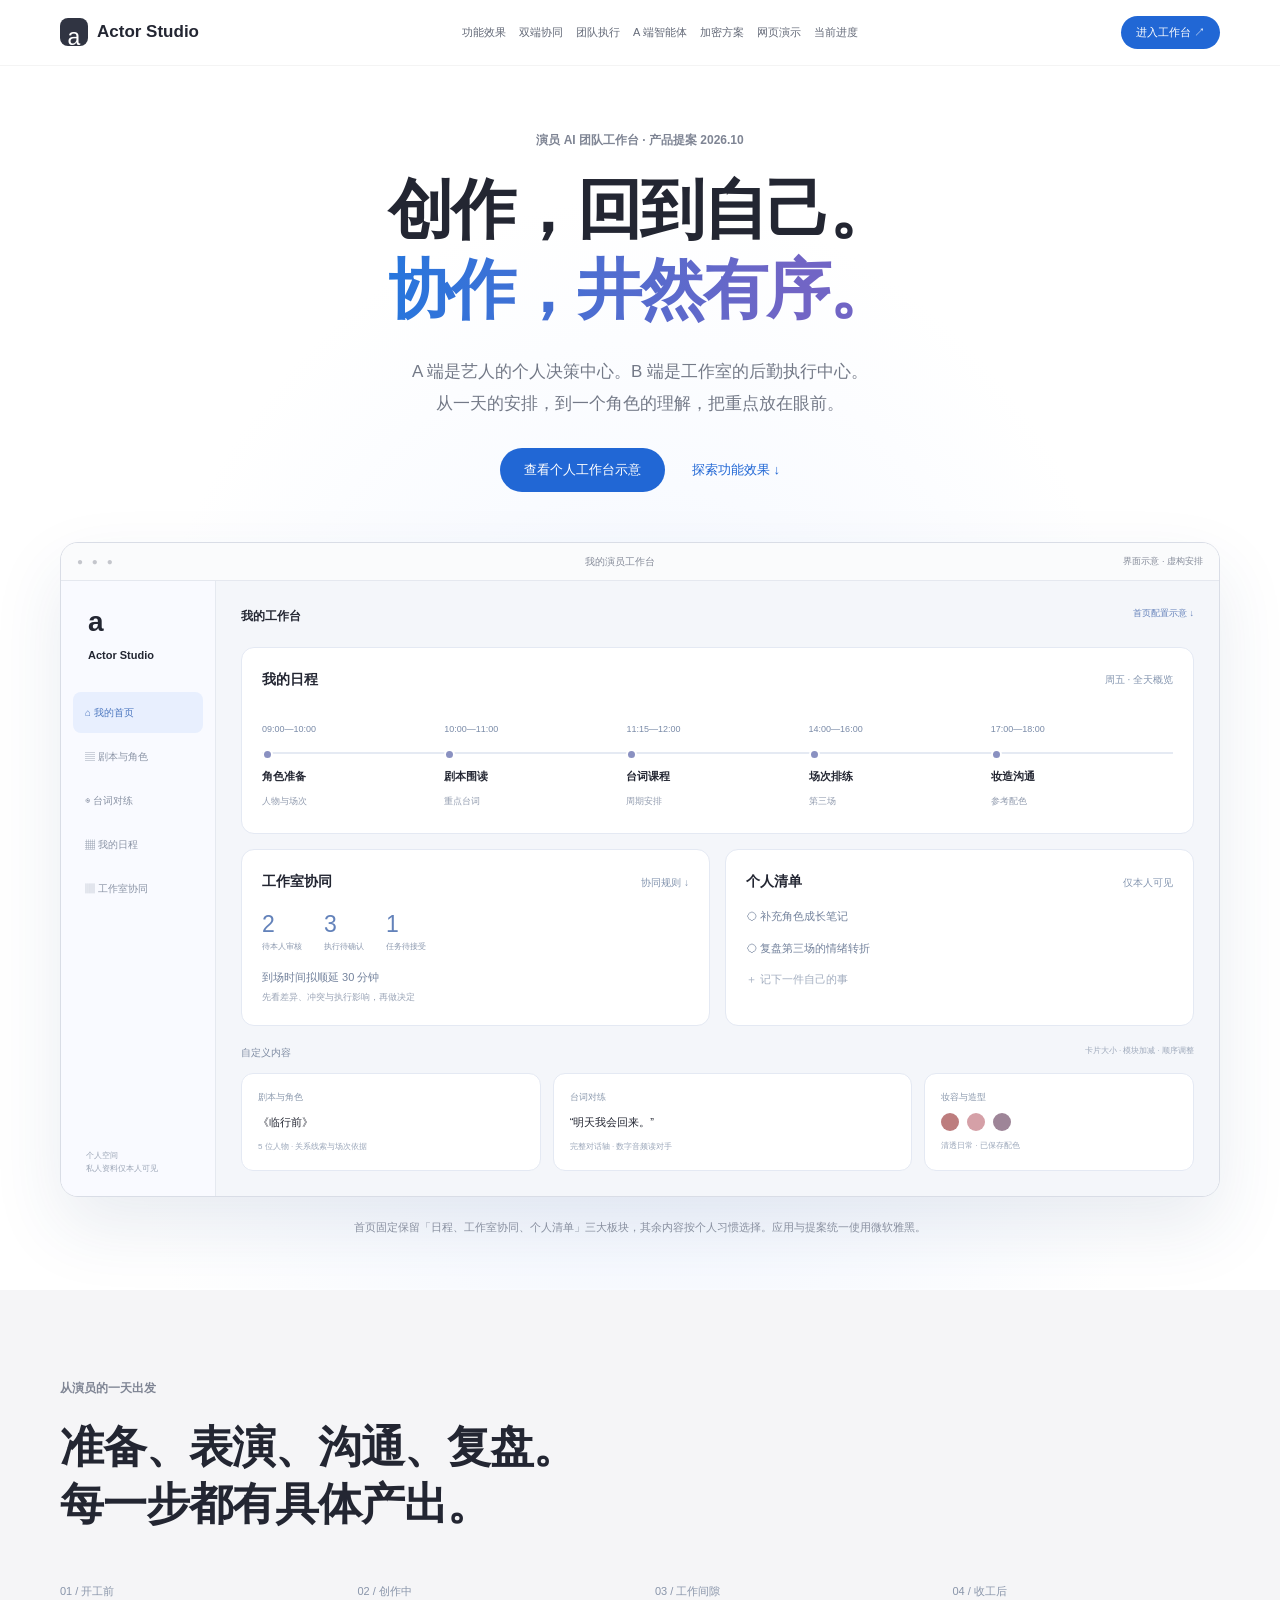
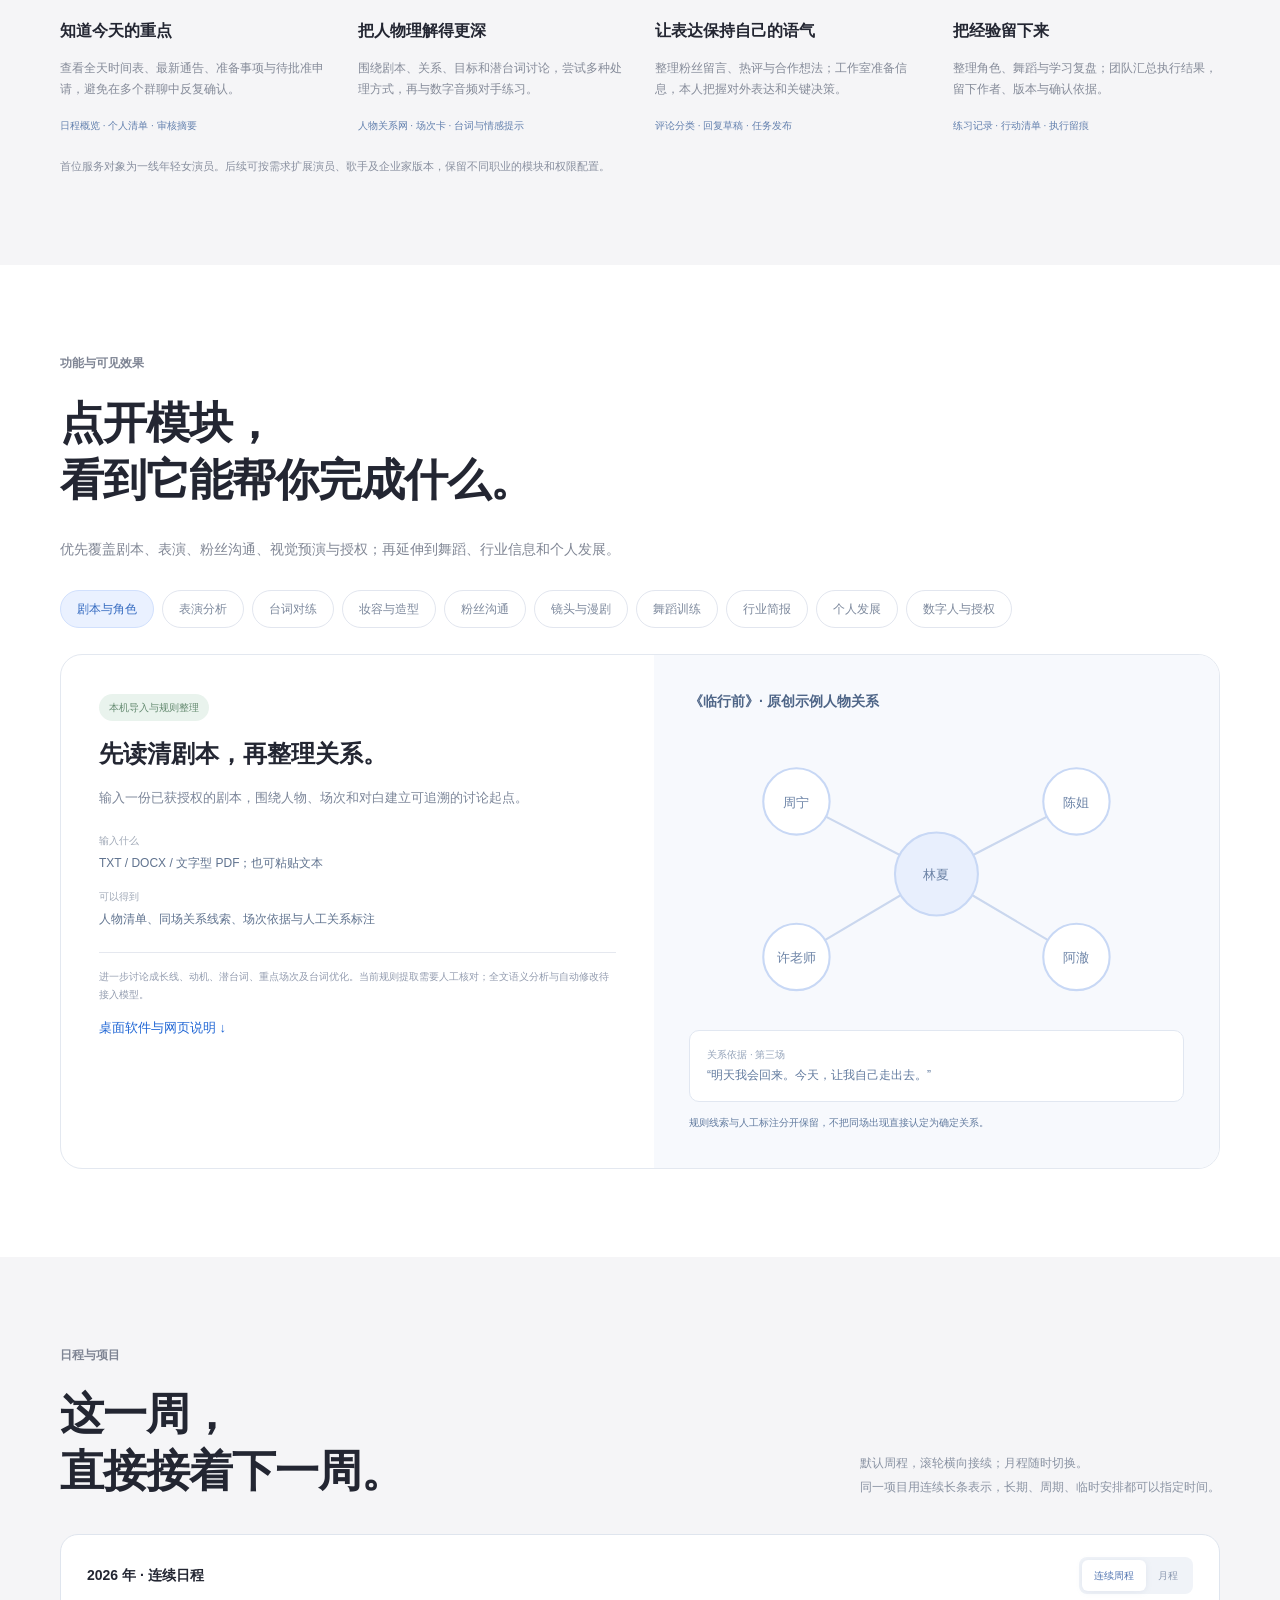
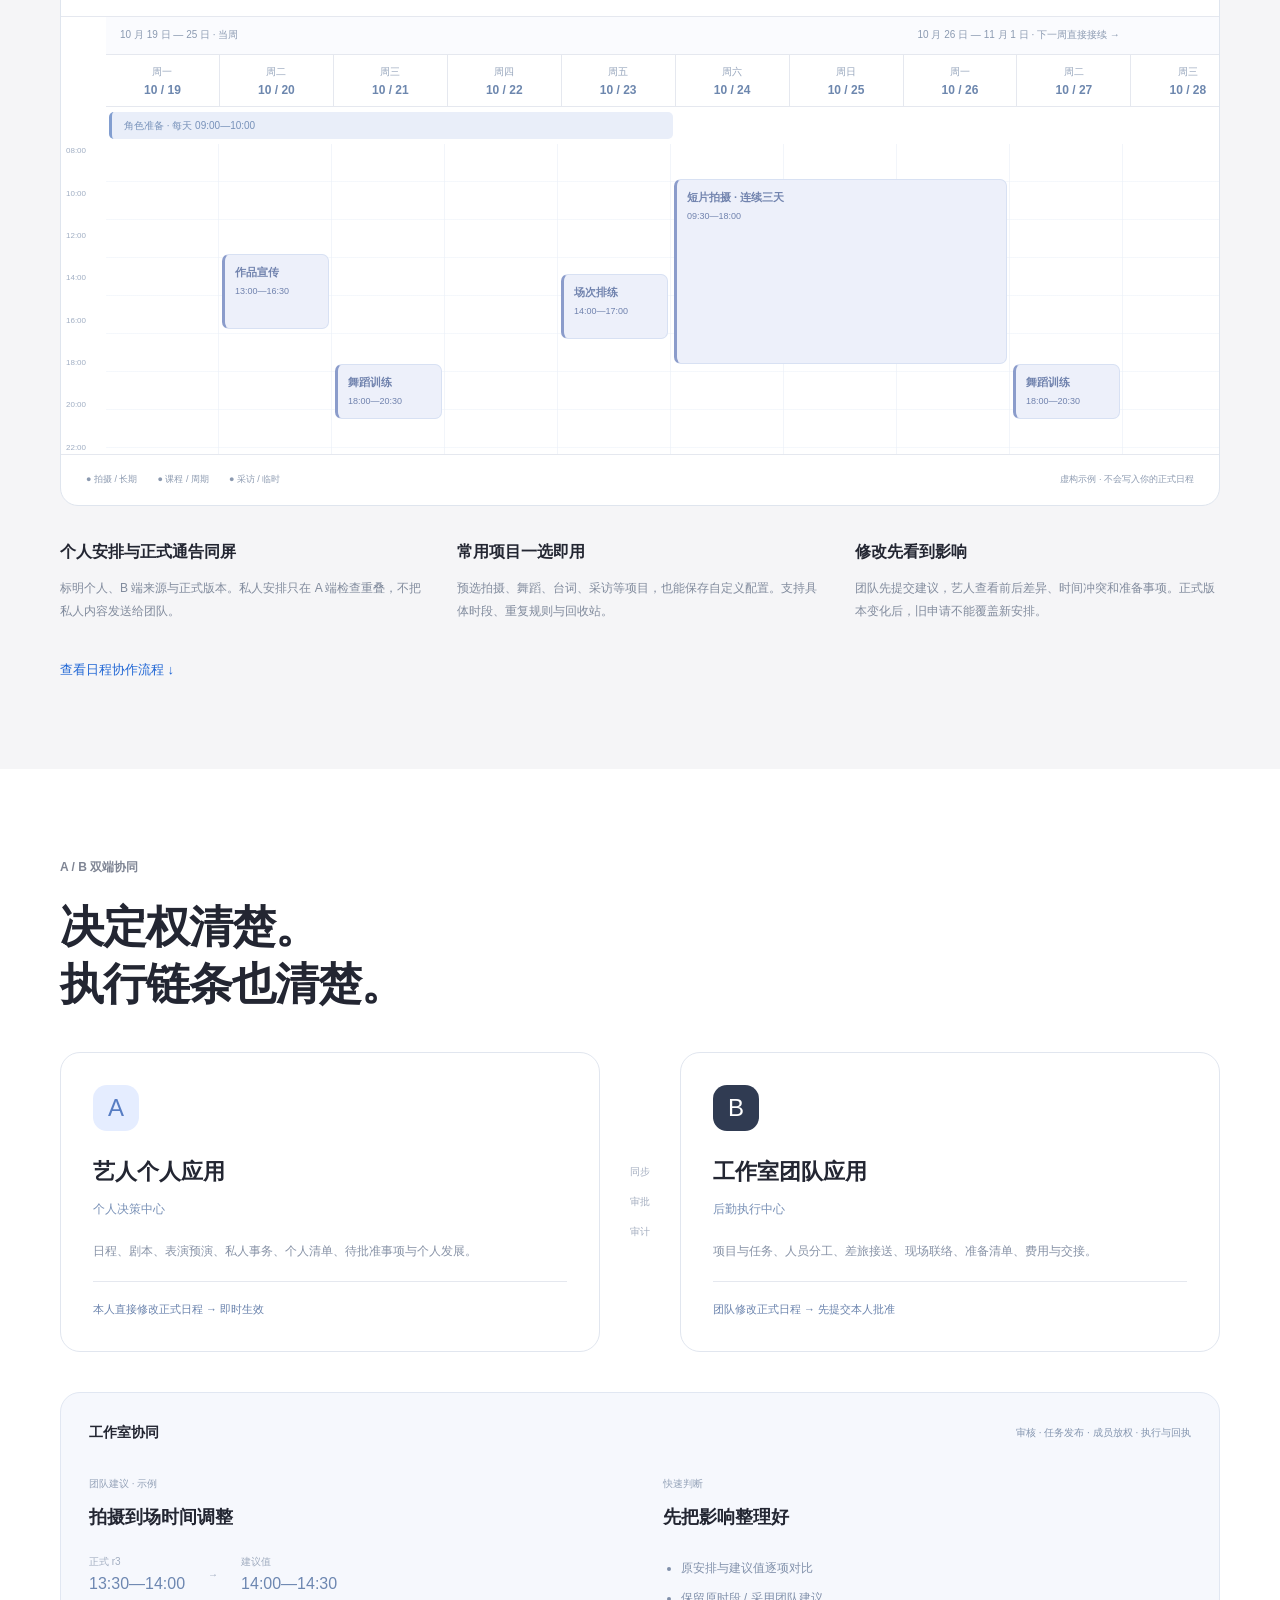
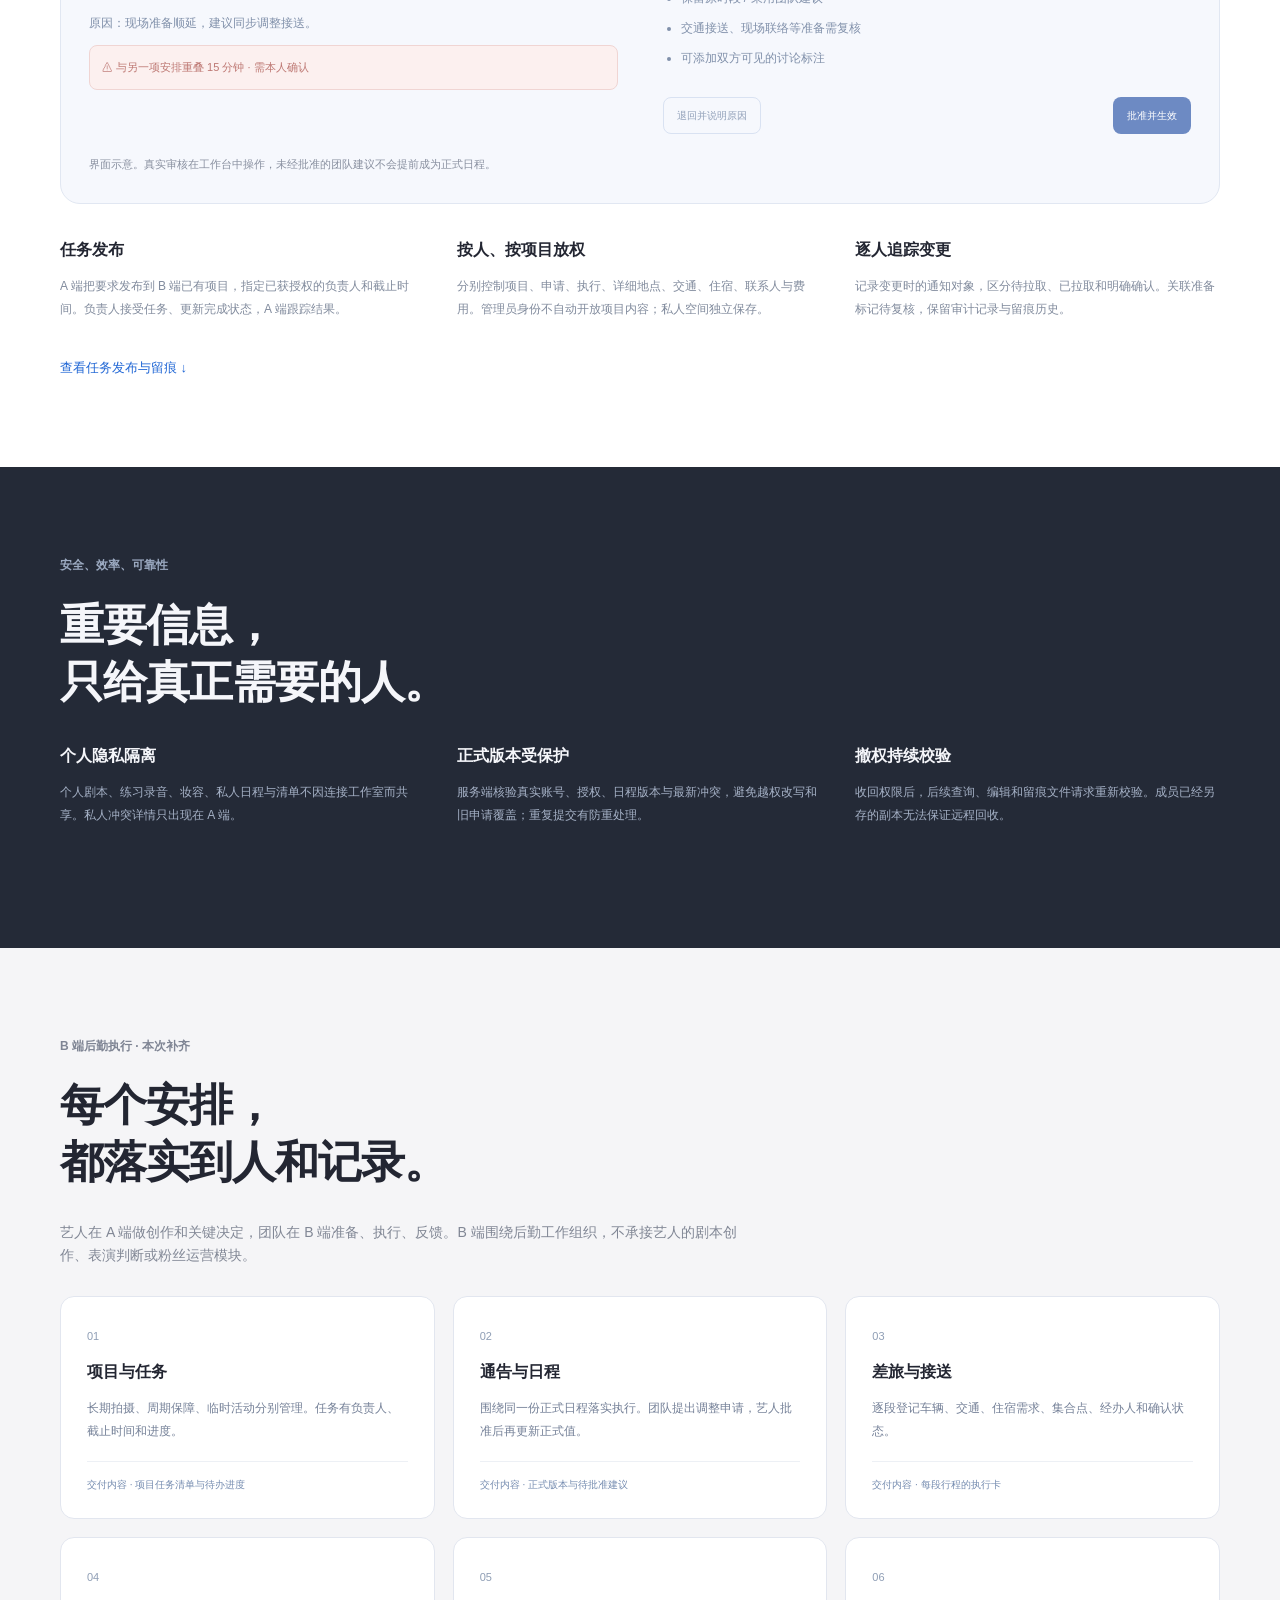
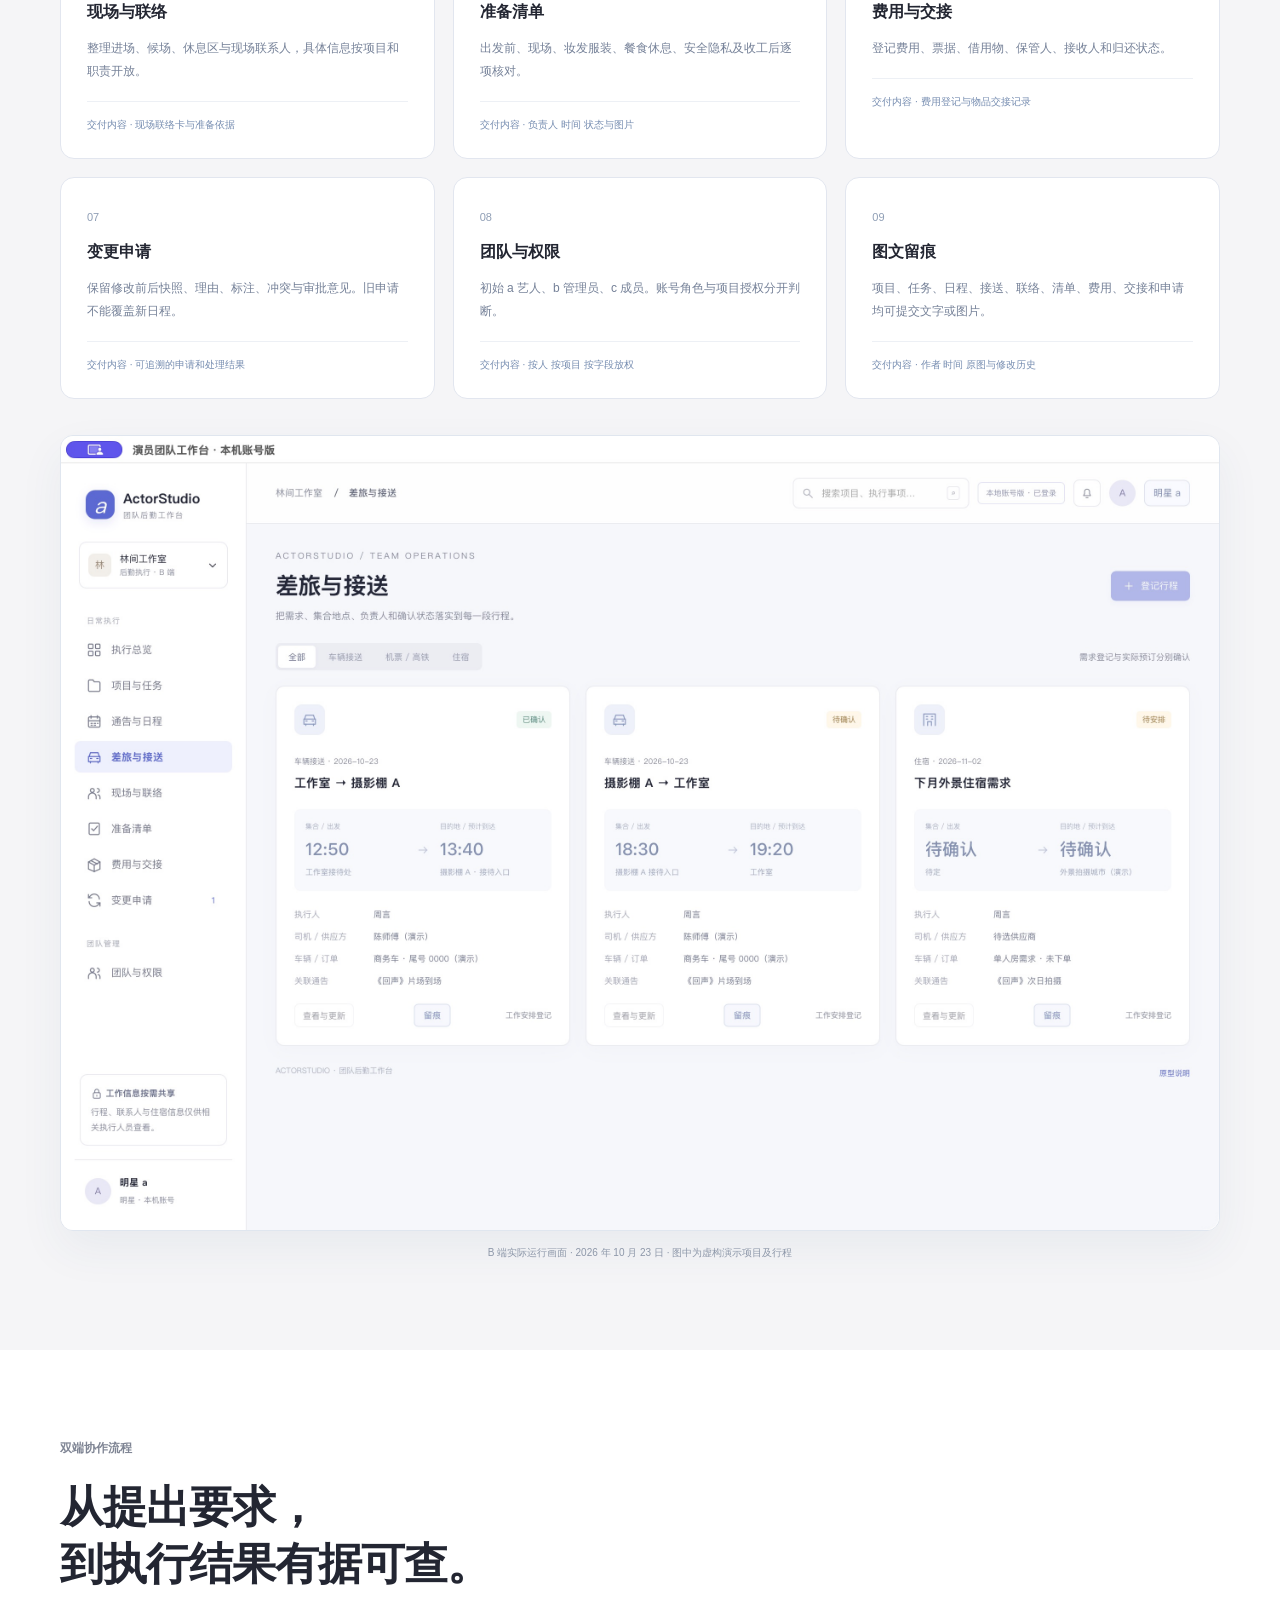
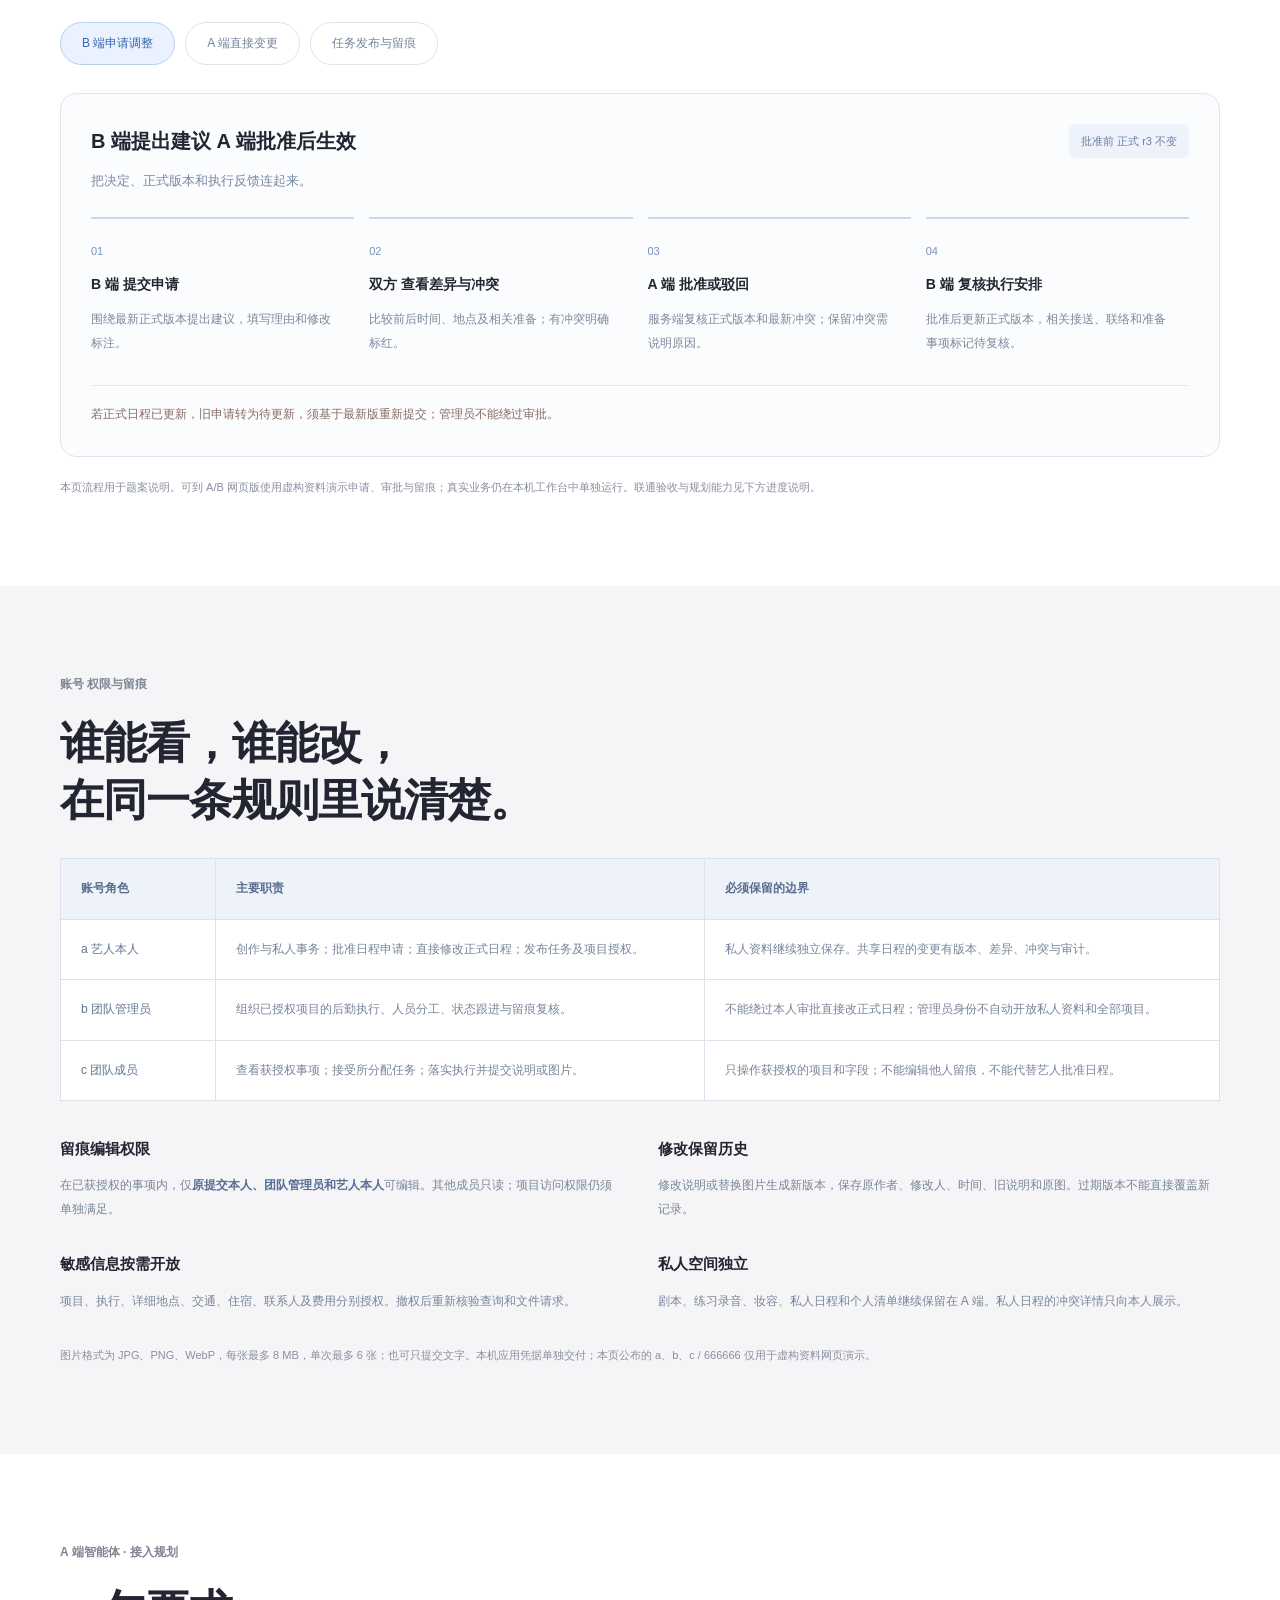
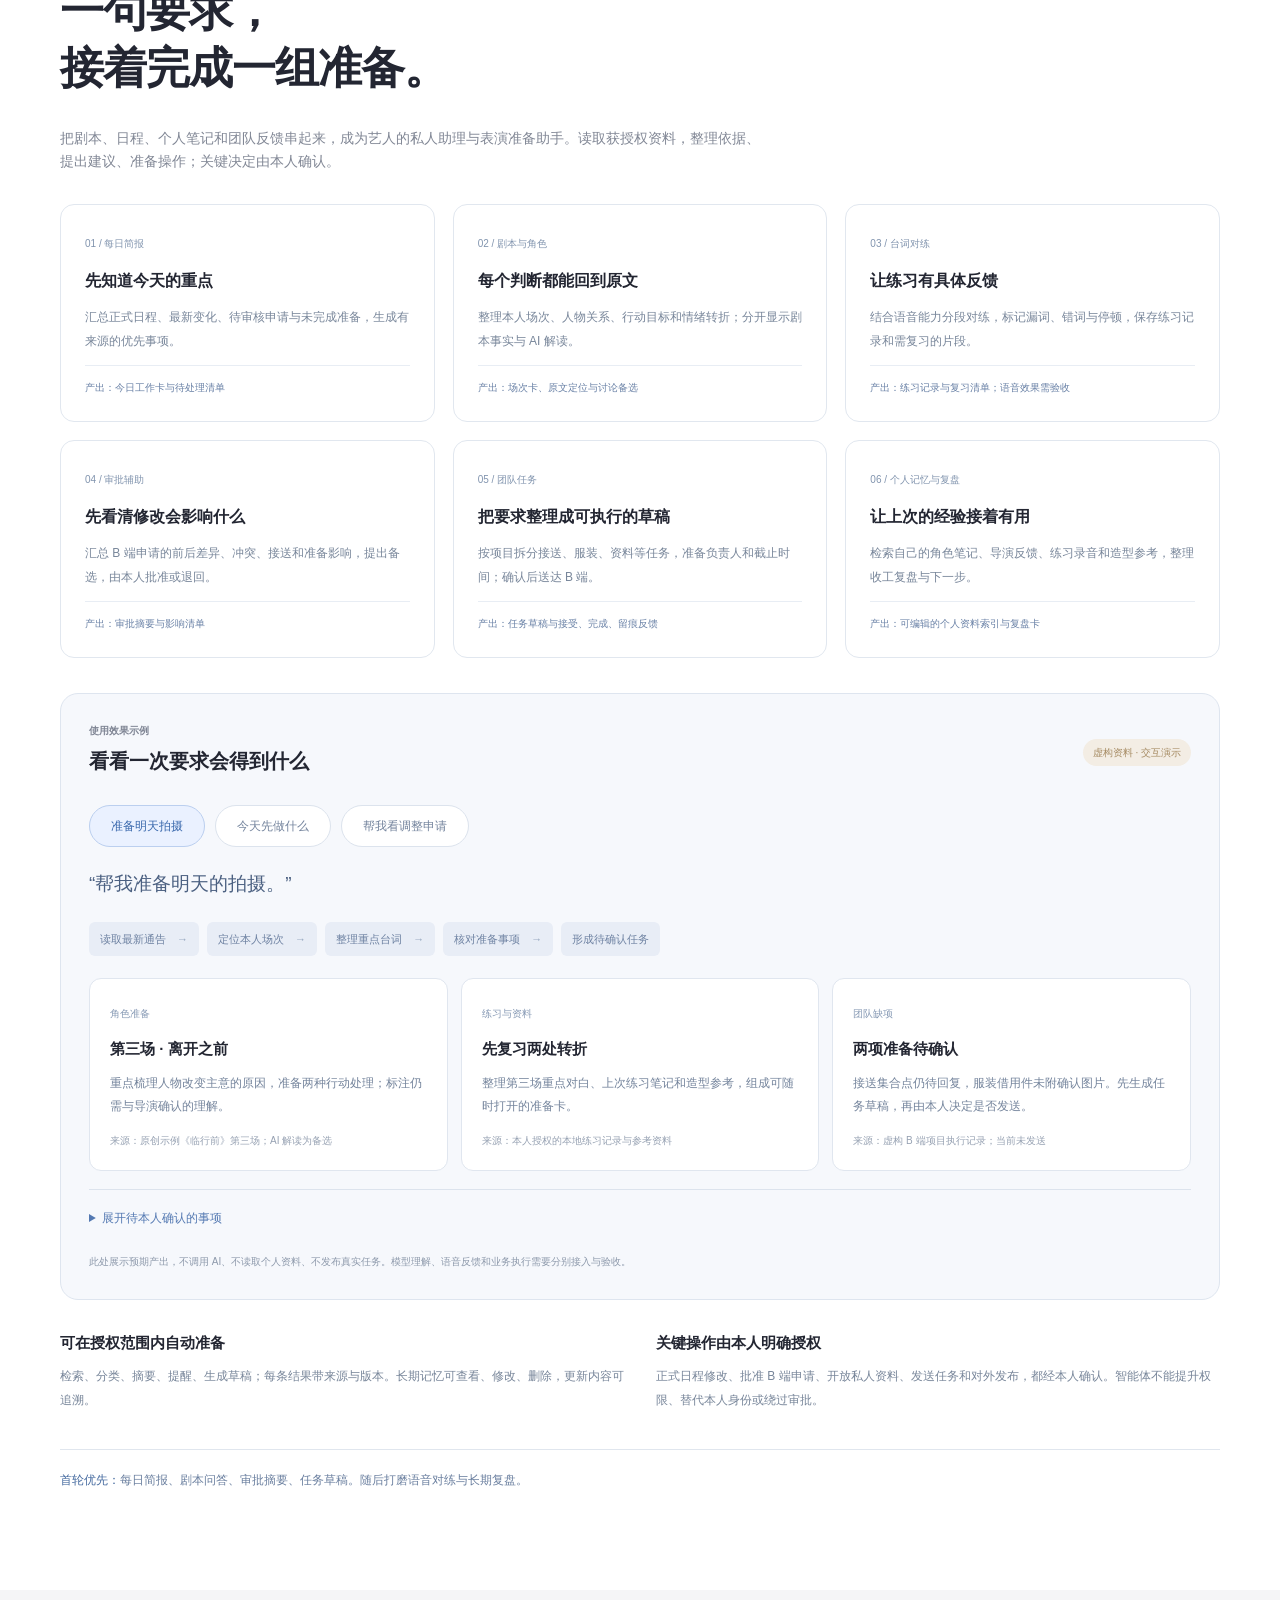
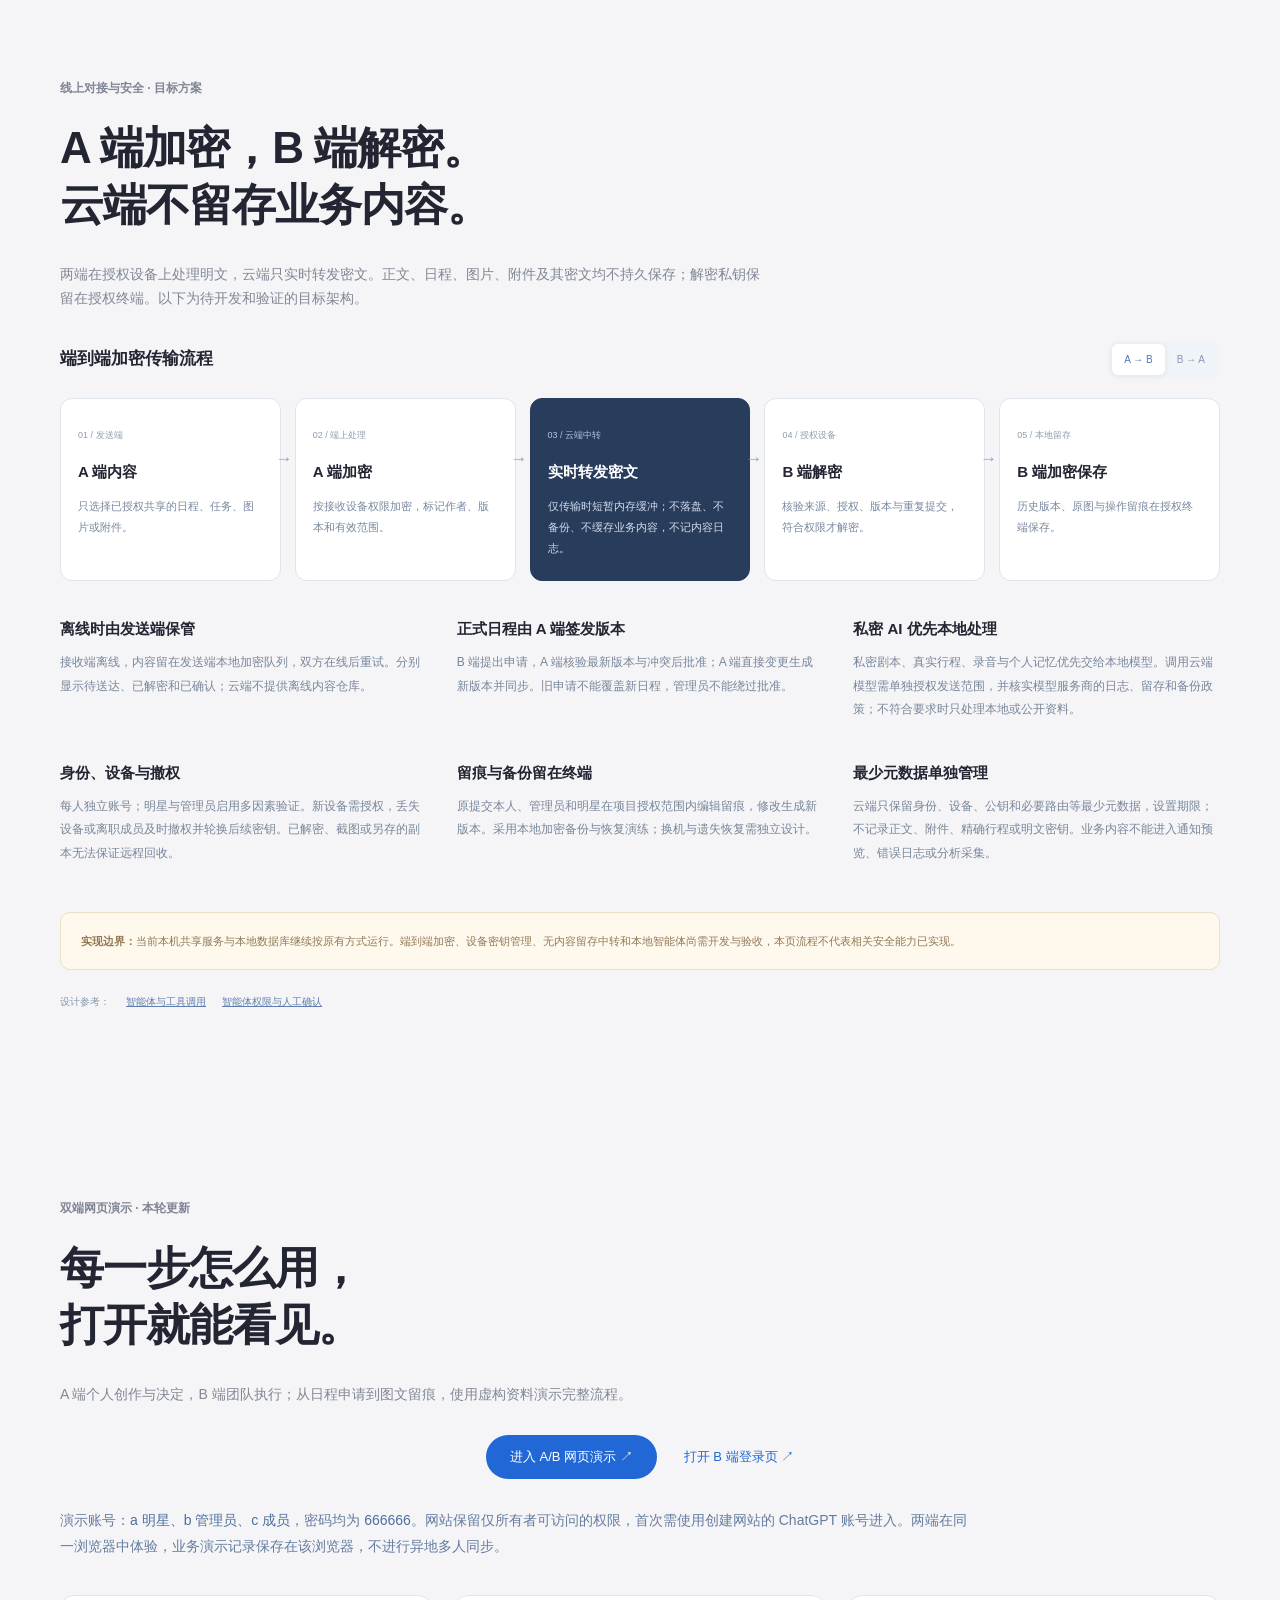
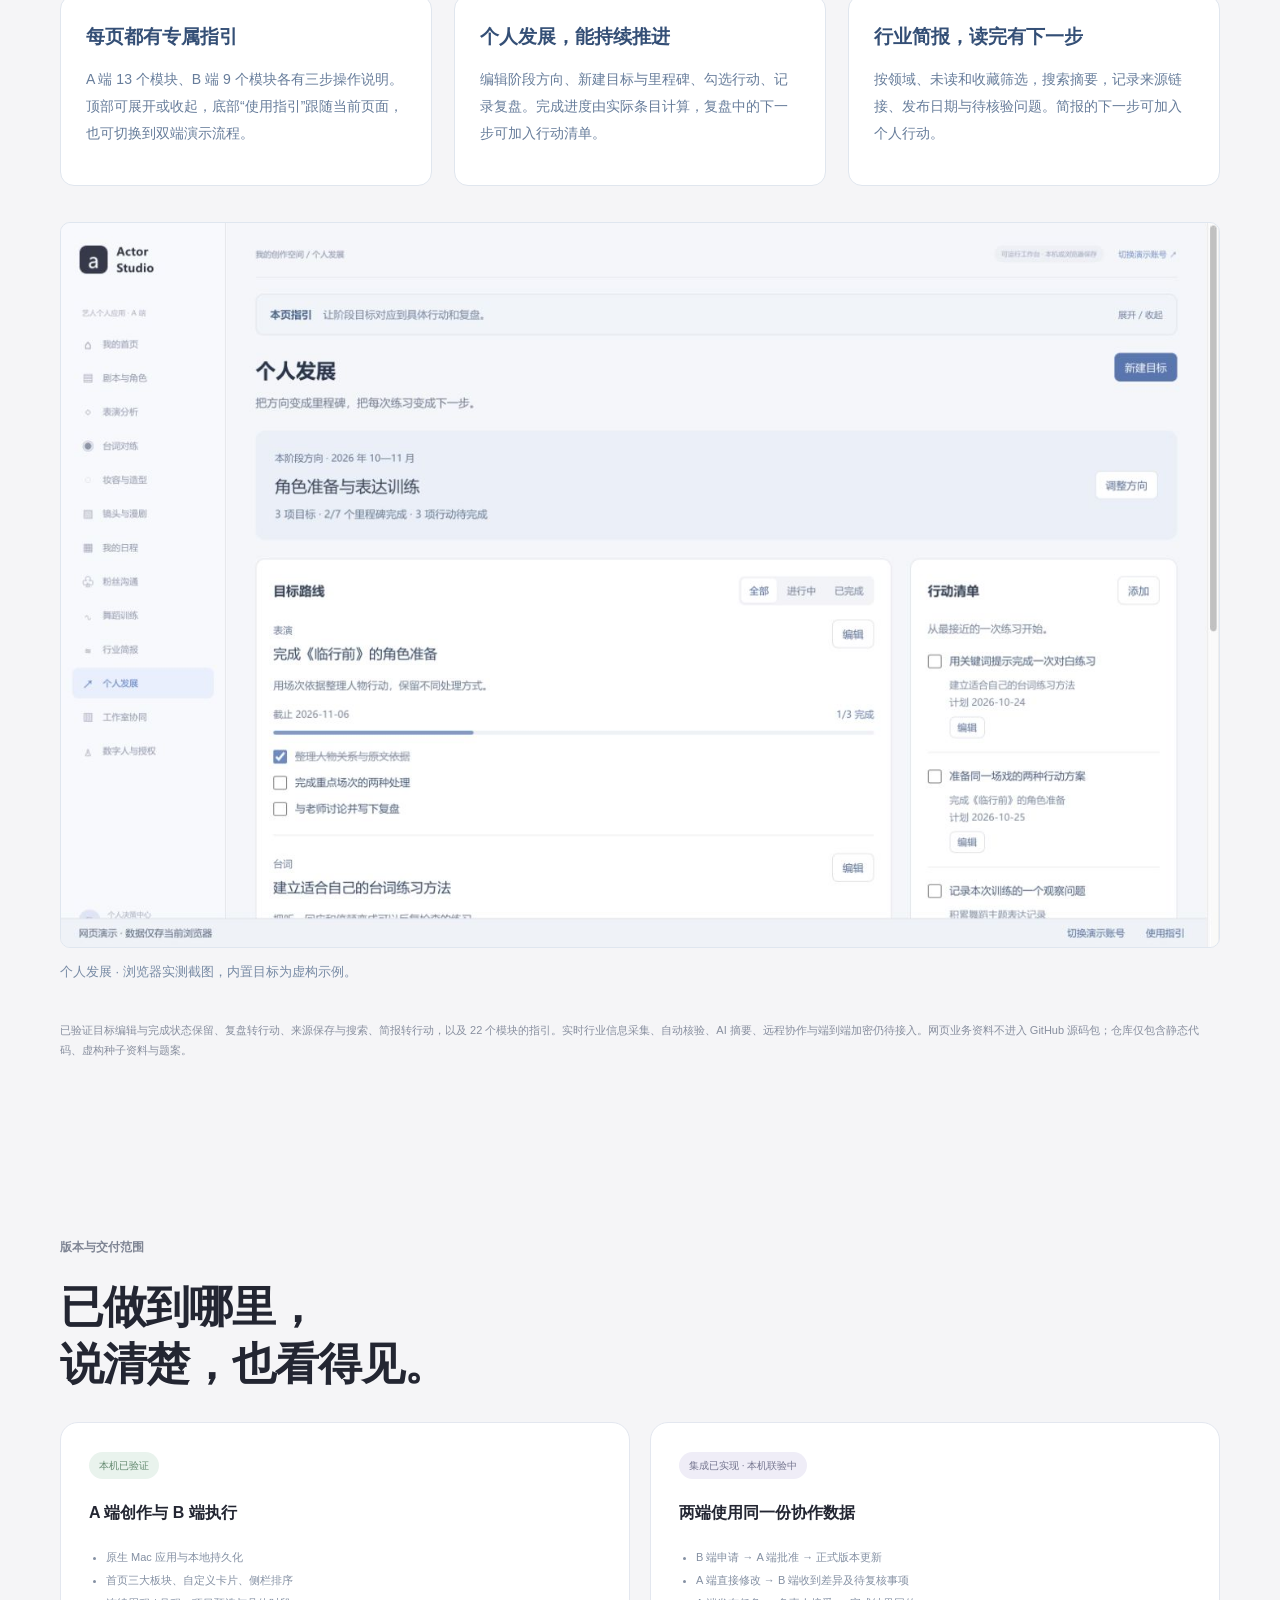
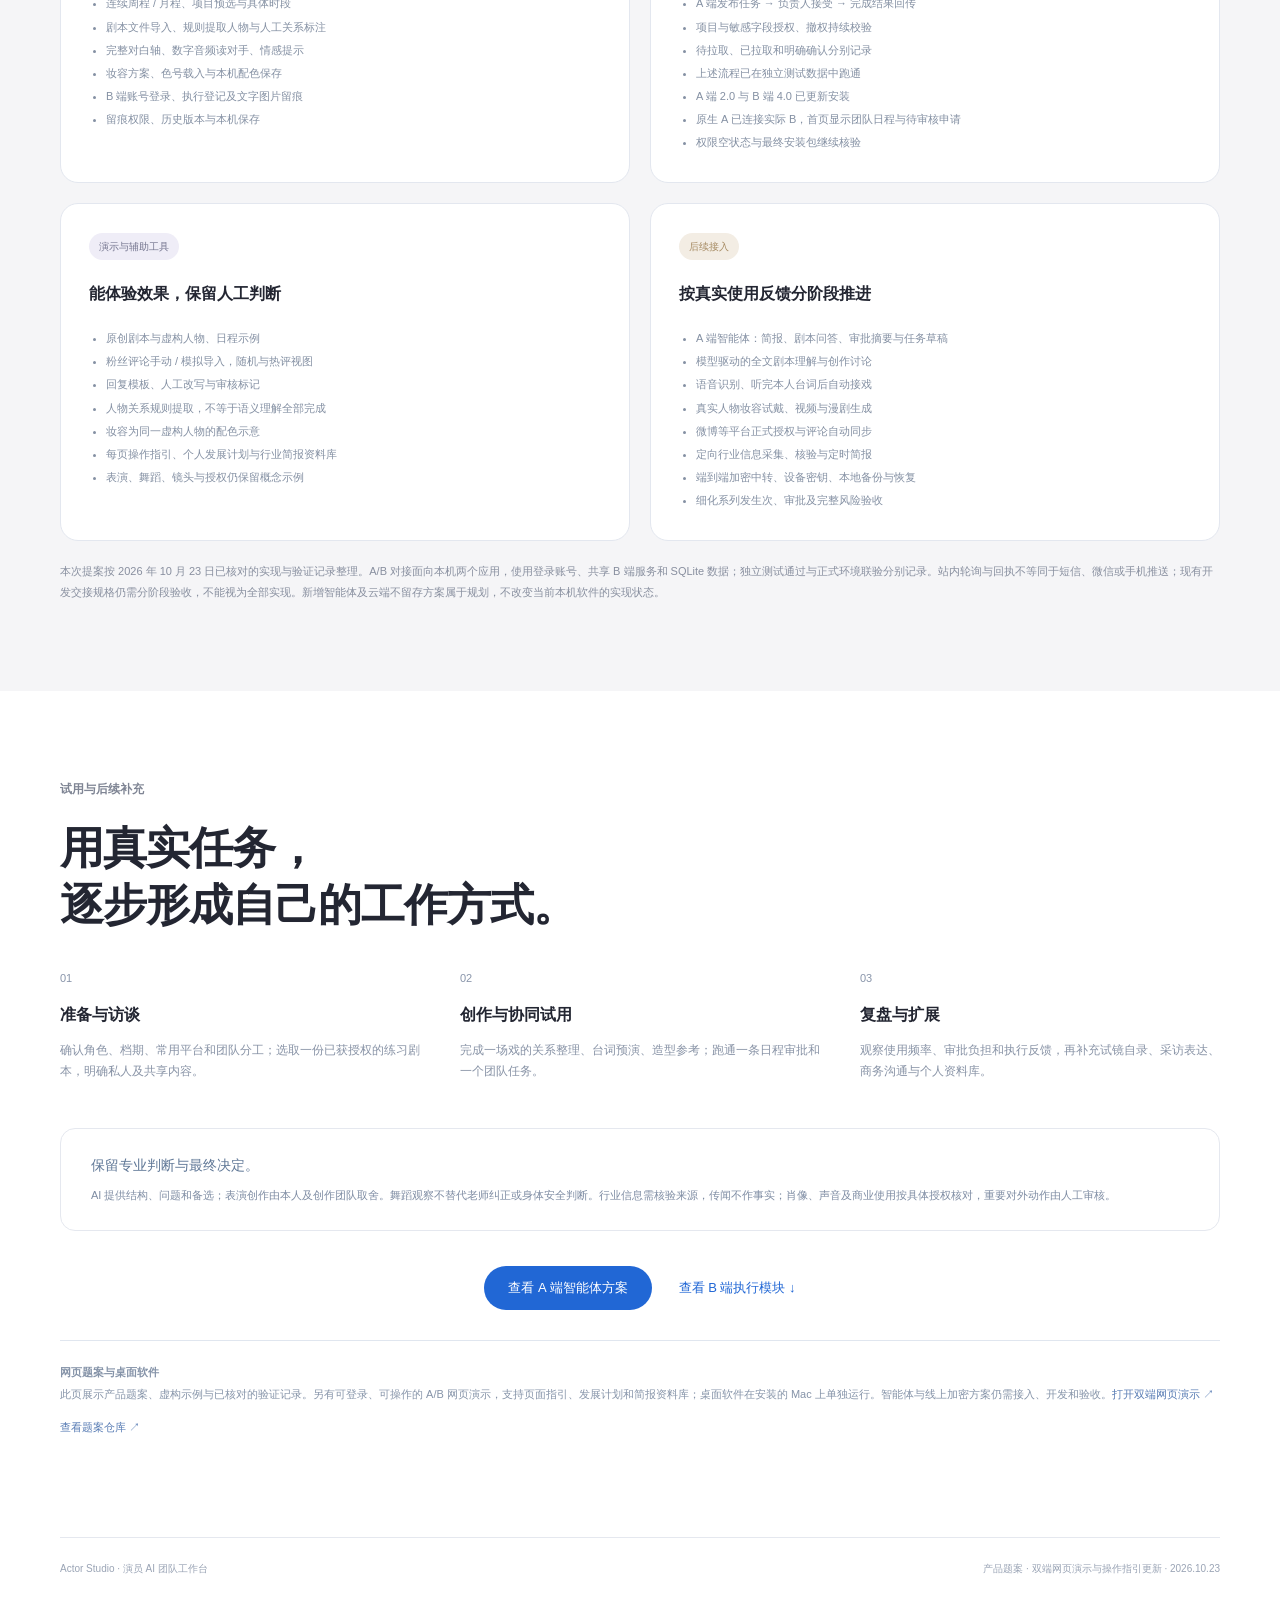
==== commit 3908e0e7: "校正题案中网页演示与本机使用范围说明 明确公开演示账号仅供虚构资料使用，并说明网页版可演示申请、审批和留痕；同步题案校验值。" ====
--- a/index.html
+++ b/index.html
@@ -31,7 +31,7 @@
 <button role="tab" id="abp-tab-task" data-abp-flow="task" aria-selected="false" aria-controls="abp-flow-panel" tabindex="-1">任务发布与留痕</button>
 </div>
 <div id="abp-flow-panel" class="abp-flow-panel" role="tabpanel" aria-labelledby="abp-tab-request" tabindex="0"></div>
-<p class="p-caption">流程为提案说明，不提交真实申请、不改变正式日程。真实操作在两个本机工作台中进行；联通验收与规划能力见下方进度说明。</p>
+<p class="p-caption">本页流程用于题案说明。可到 A/B 网页版使用虚构资料演示申请、审批与留痕；真实业务仍在本机工作台中单独运行。联通验收与规划能力见下方进度说明。</p>
 </div></section>
 <section class="p-section p-soft abp-section" id="ab-permissions"><div class="p-wrap">
 <p class="p-eyebrow">账号 权限与留痕</p><h2>谁能看，谁能改，<br>在同一条规则里说清楚。</h2>
@@ -44,7 +44,7 @@
 <article><h3>修改保留历史</h3><p>修改说明或替换图片生成新版本，保存原作者、修改人、时间、旧说明和原图。过期版本不能直接覆盖新记录。</p></article>
 <article><h3>敏感信息按需开放</h3><p>项目、执行、详细地点、交通、住宿、联系人及费用分别授权。撤权后重新核验查询和文件请求。</p></article>
 <article><h3>私人空间独立</h3><p>剧本、练习录音、妆容、私人日程和个人清单继续保留在 A 端。私人日程的冲突详情只向本人展示。</p></article></div>
-<p class="p-caption">图片格式为 JPG、PNG、WebP，每张最多 8 MB，单次最多 6 张；也可只提交文字。账号初始密码通过单独的本机凭据交付，不写入公开提案。</p>
+<p class="p-caption">图片格式为 JPG、PNG、WebP，每张最多 8 MB，单次最多 6 张；也可只提交文字。本机应用凭据单独交付；本页公布的 a、b、c / 666666 仅用于虚构资料网页演示。</p>
 </div></section>
 <!-- AB CONSOLIDATION END -->
 
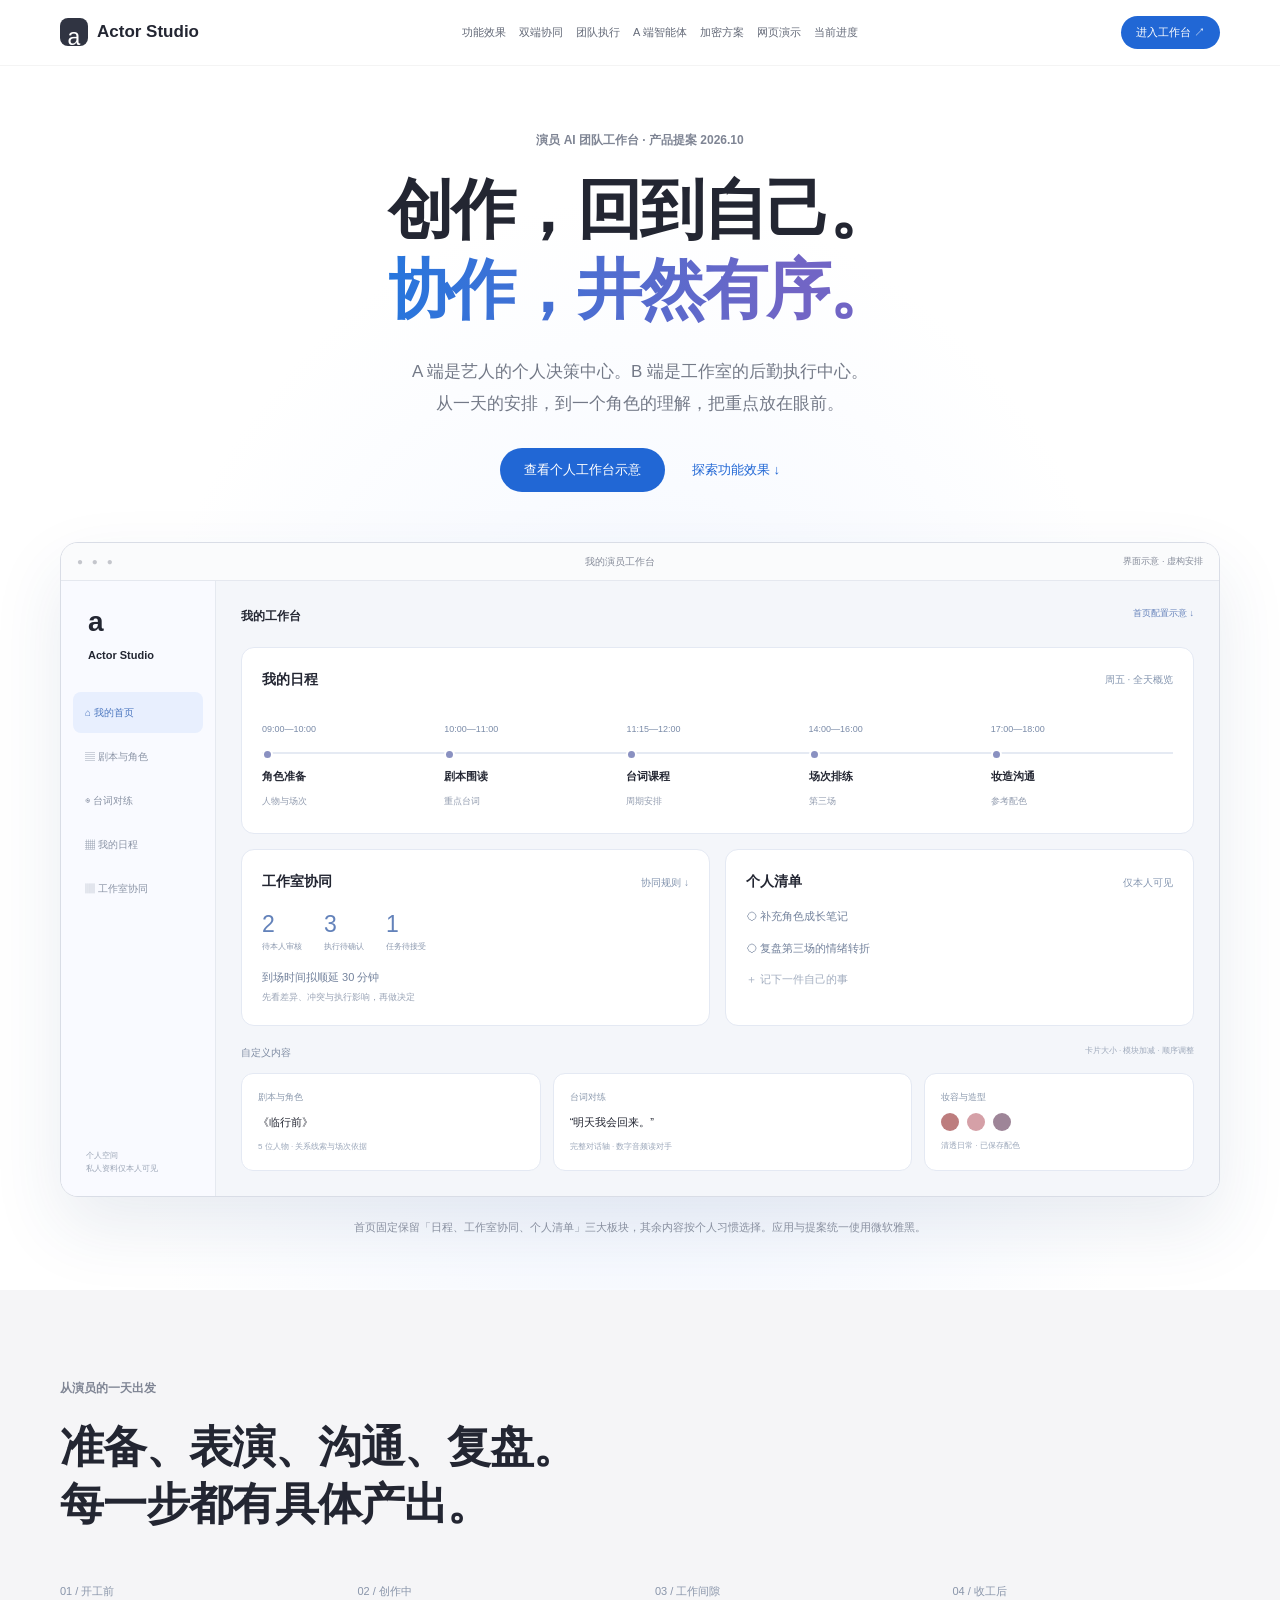
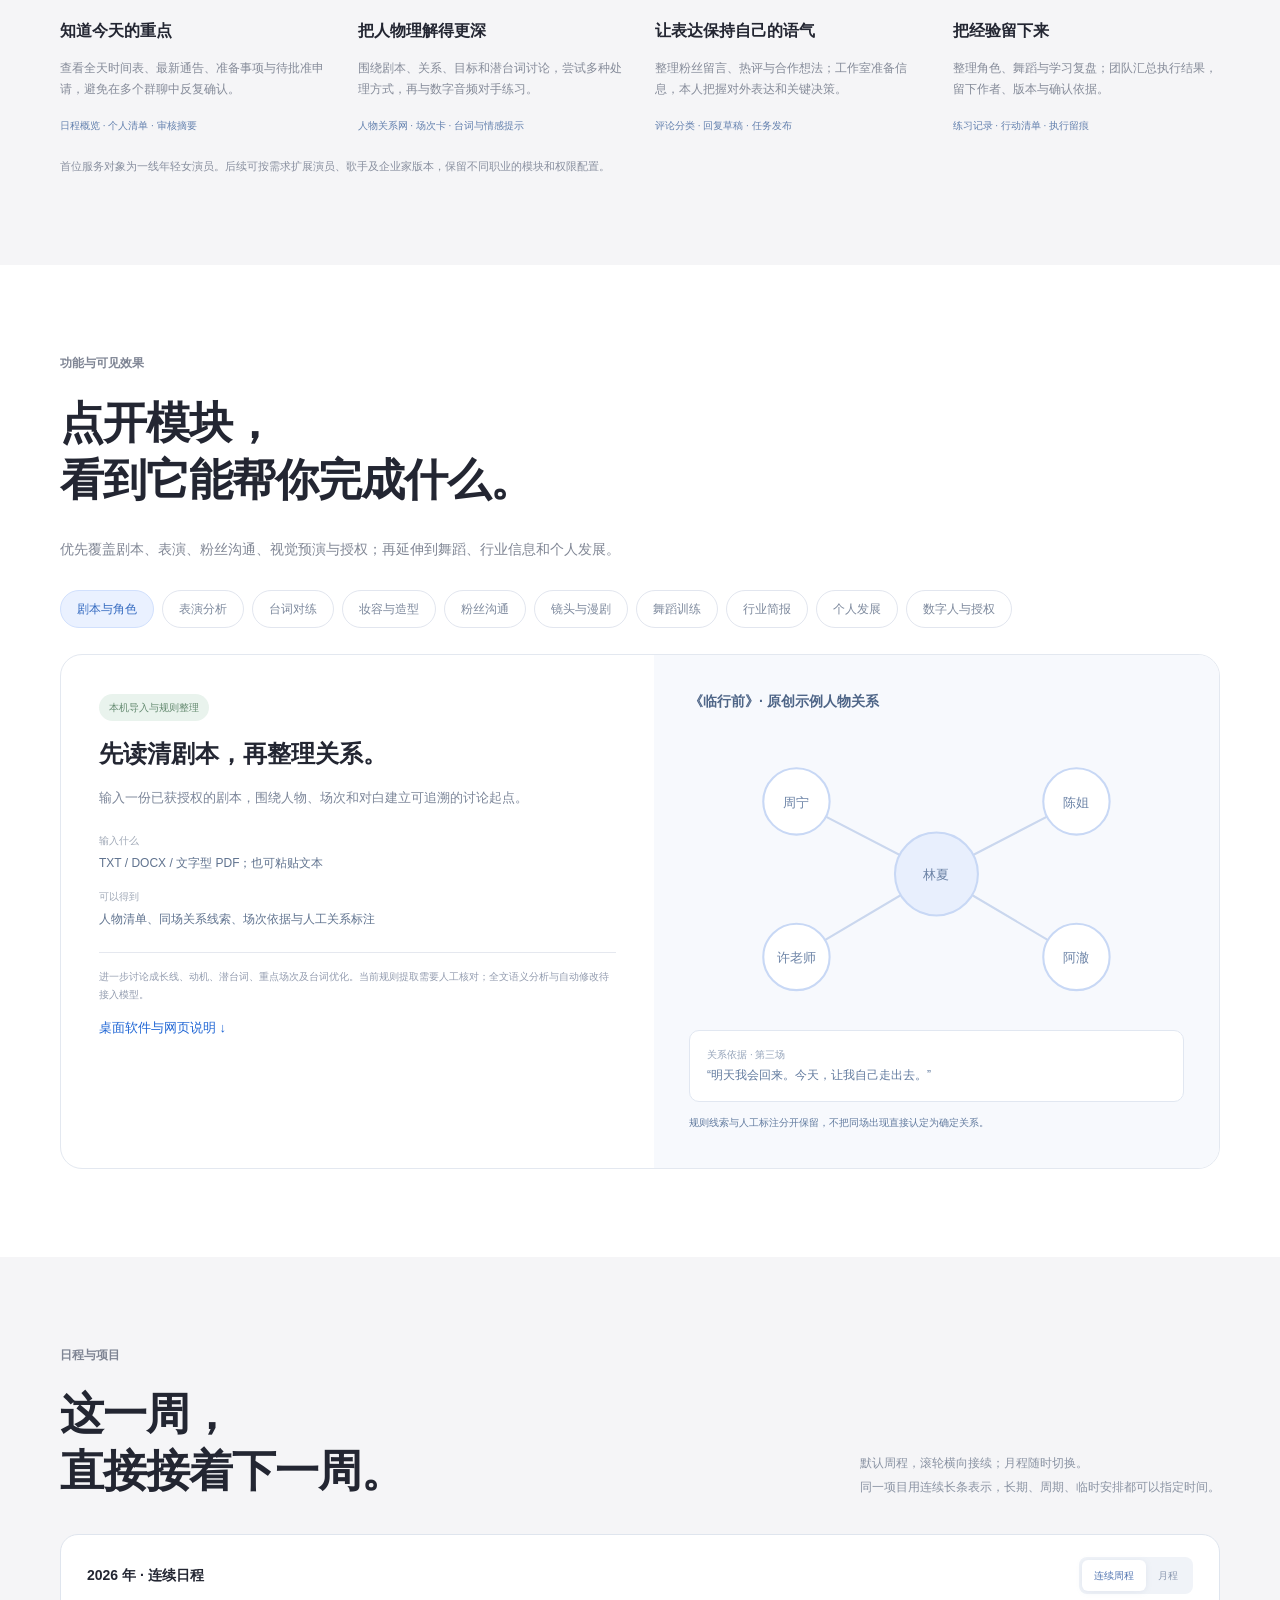
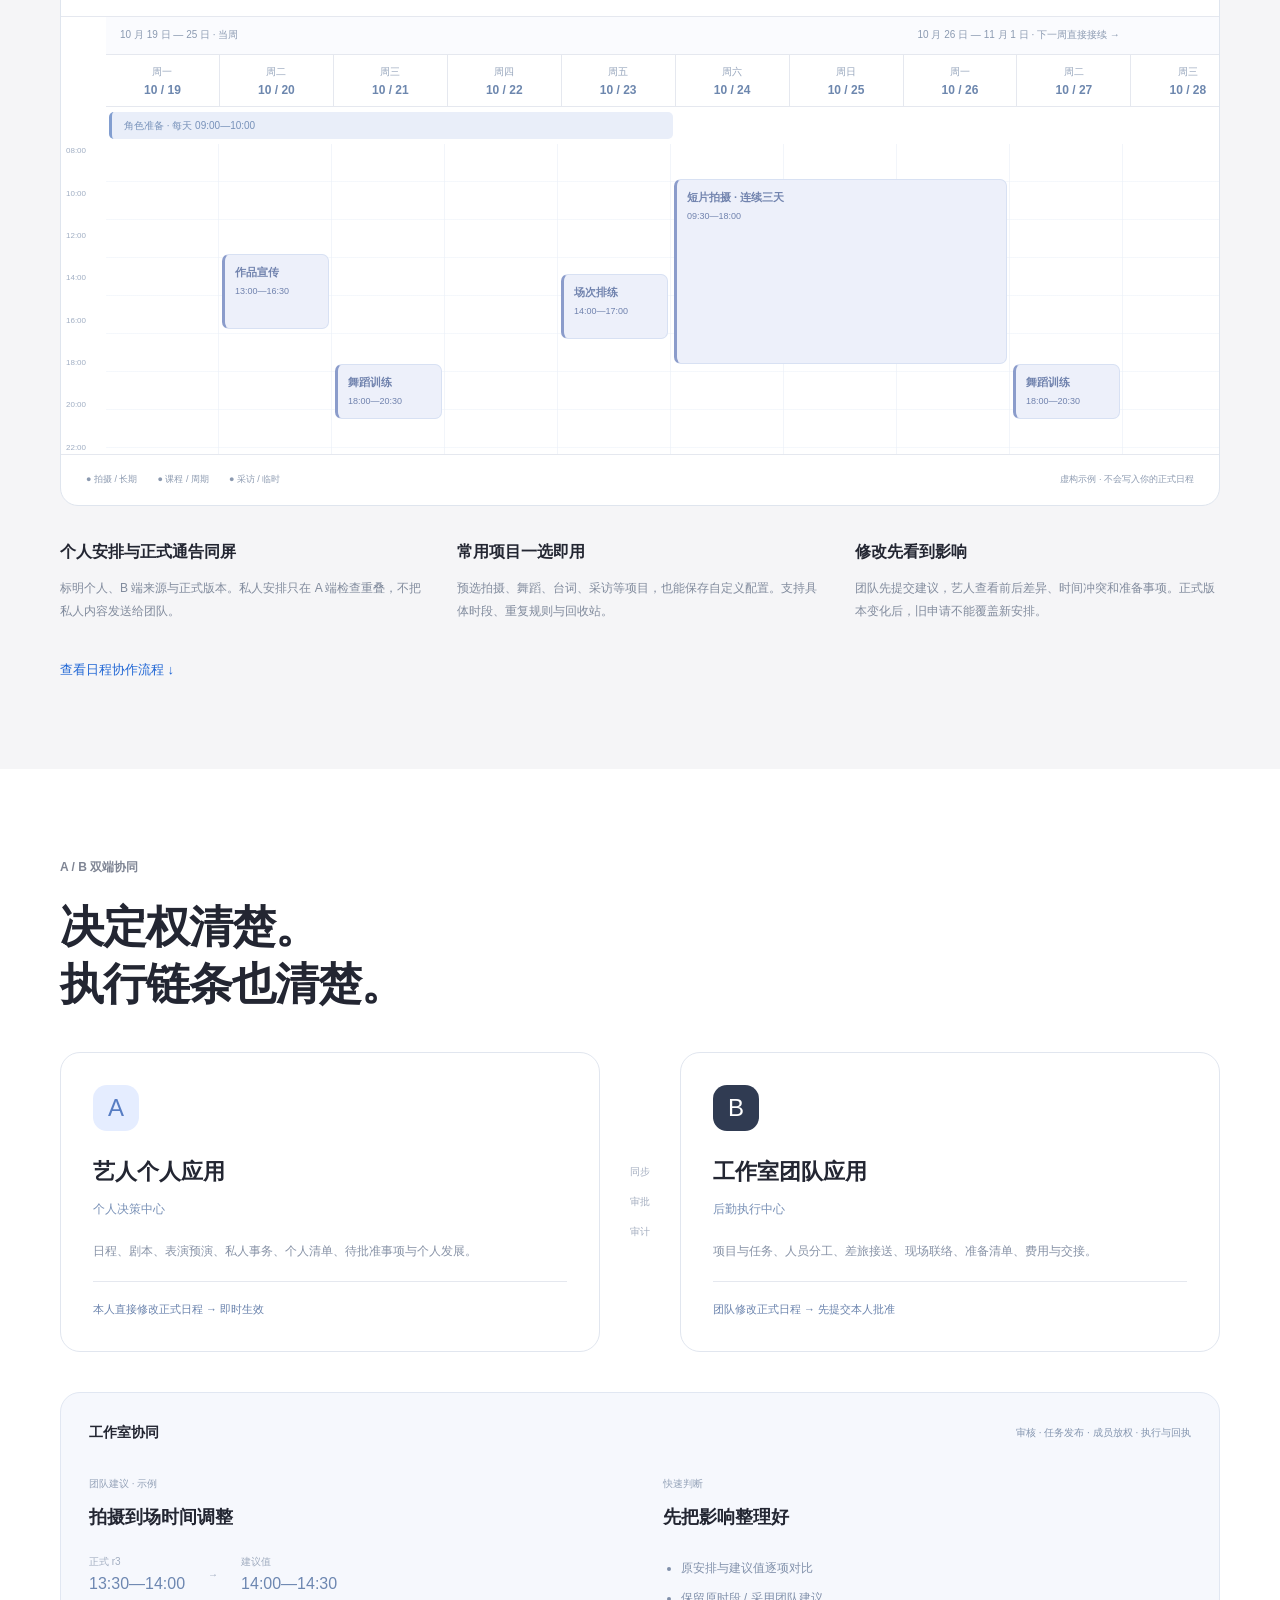
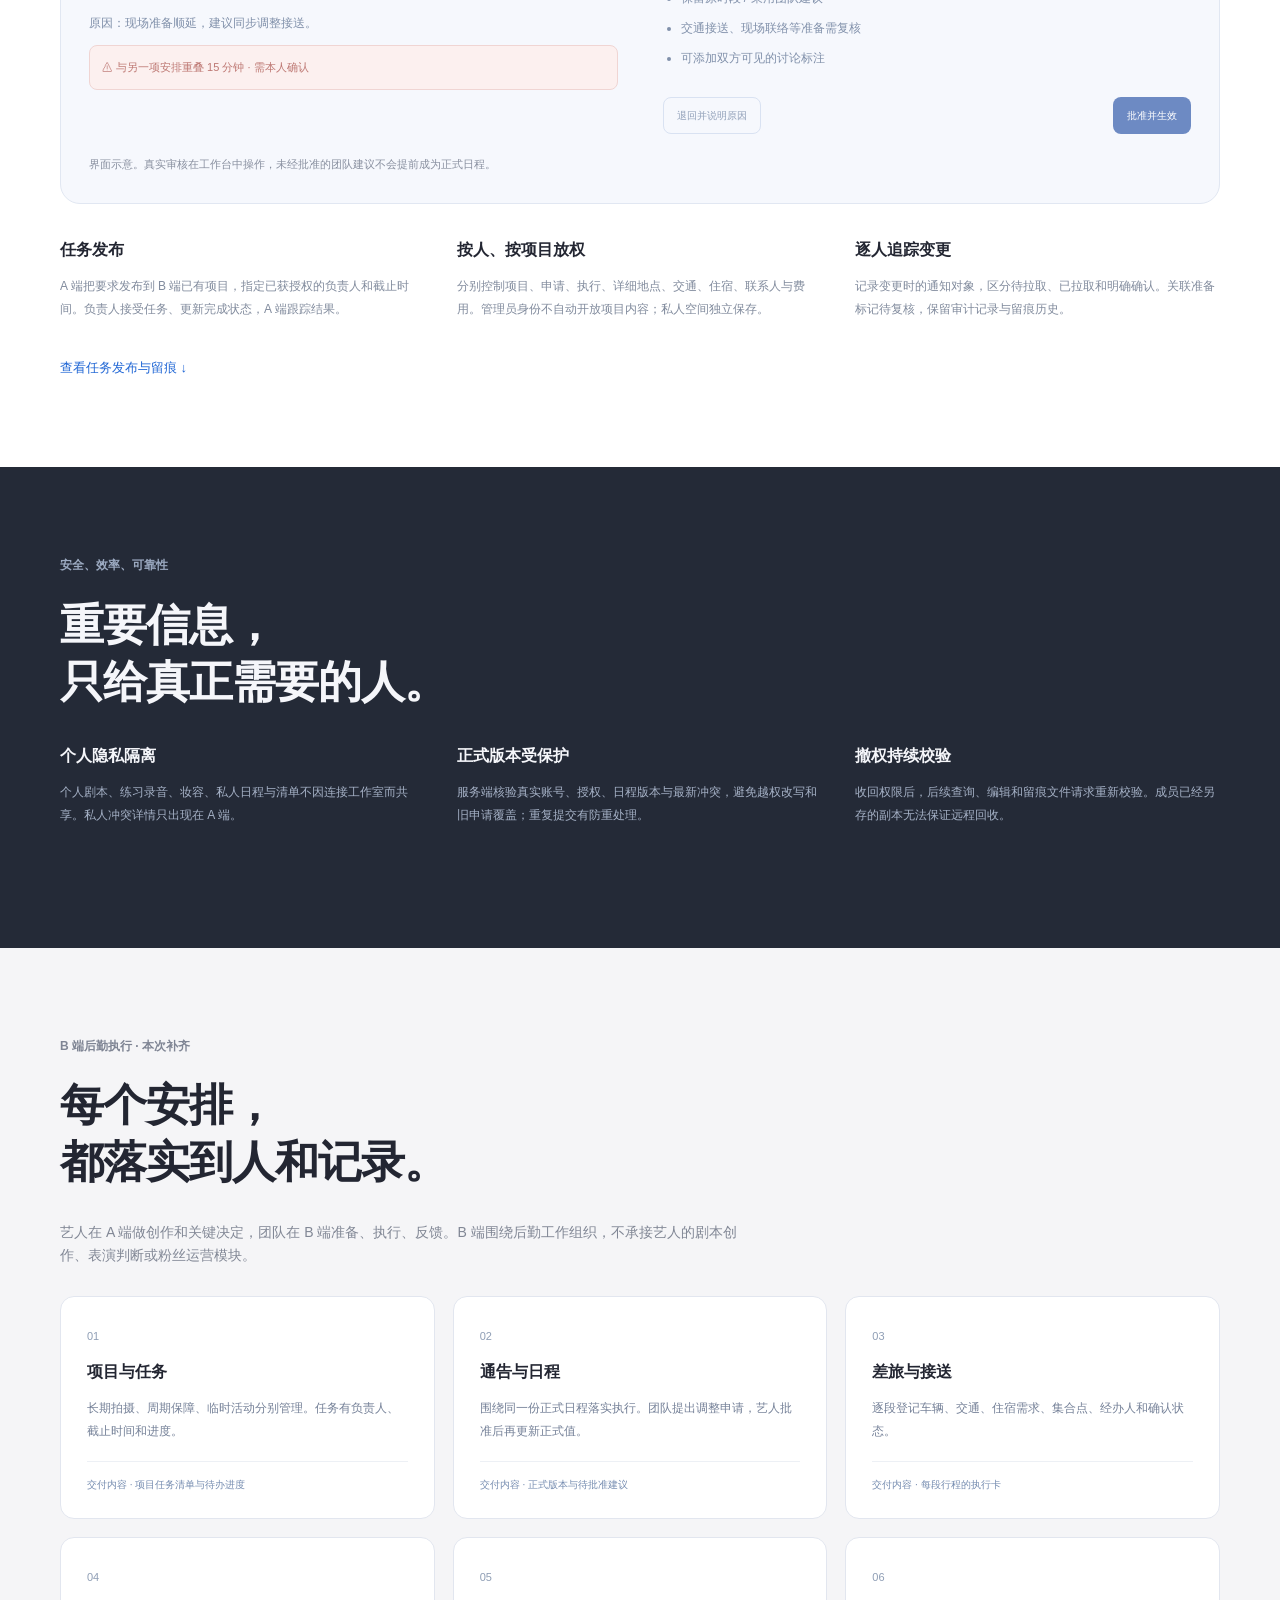
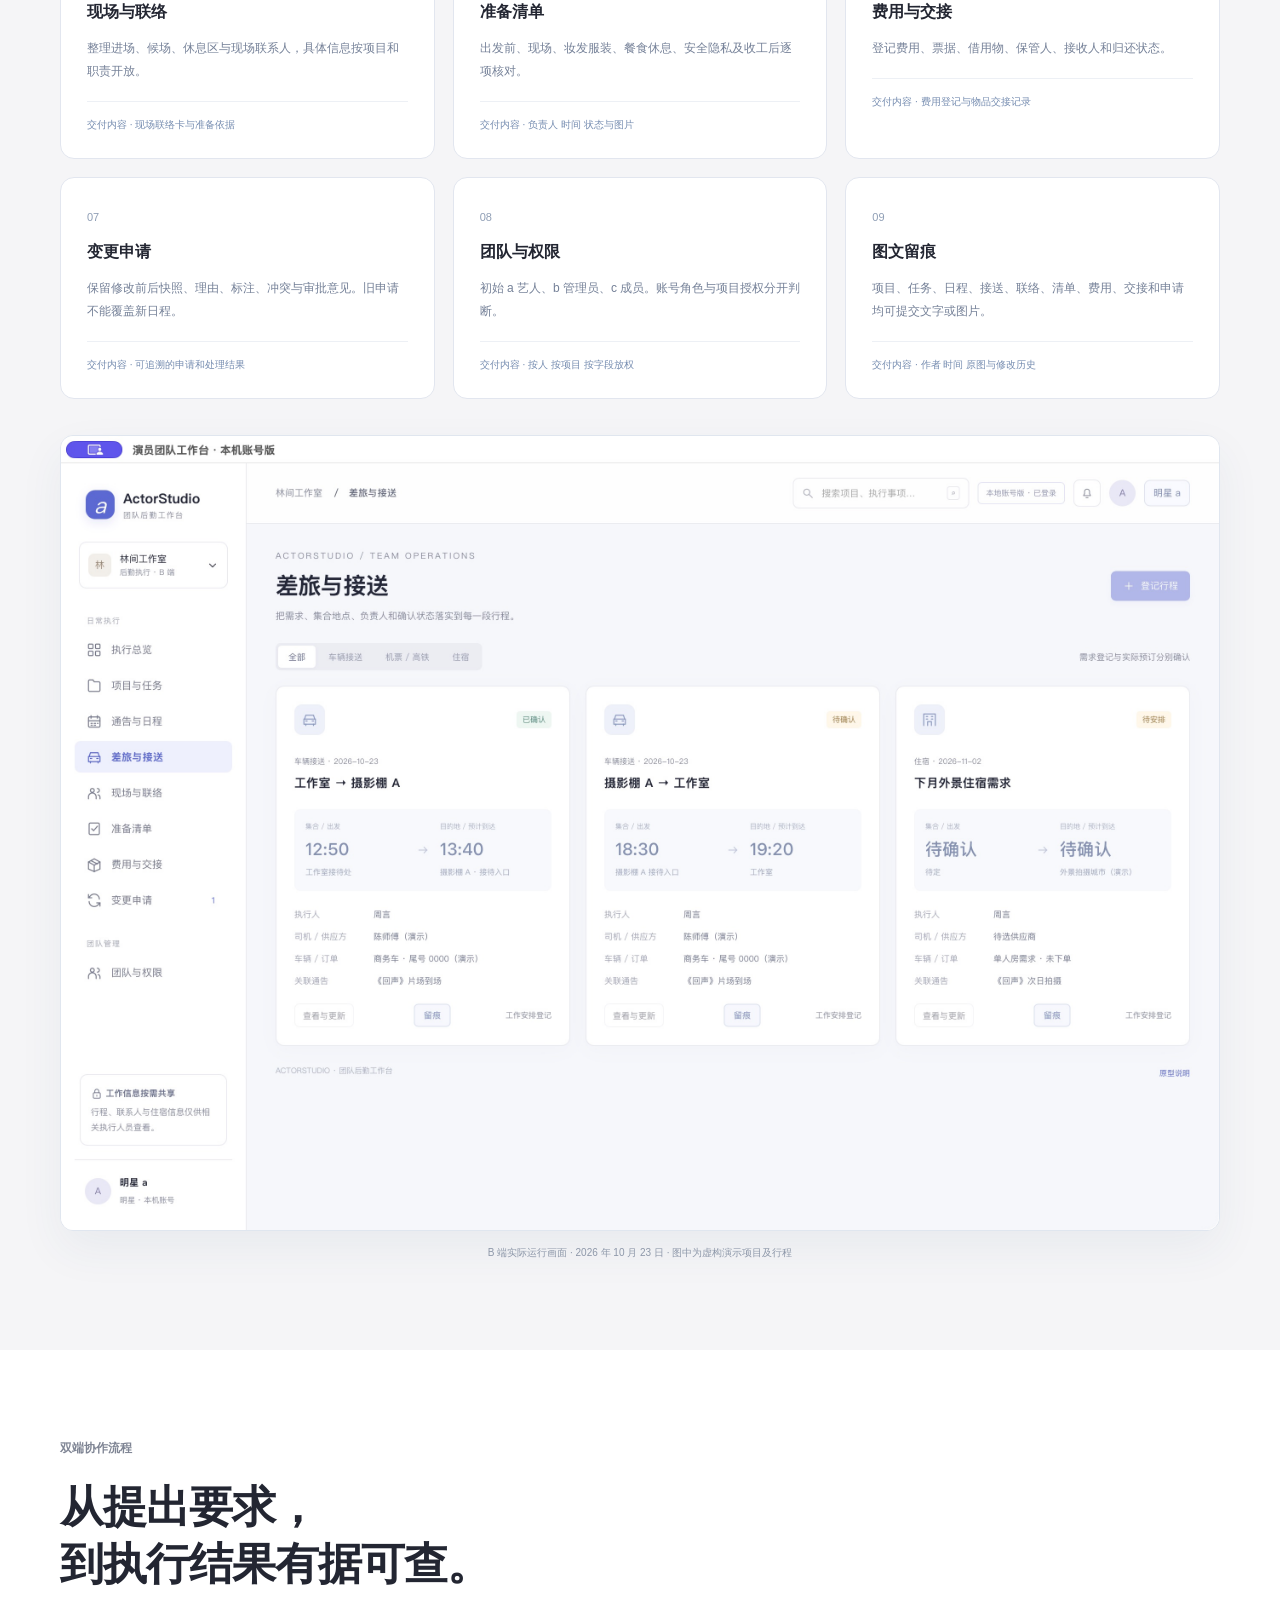
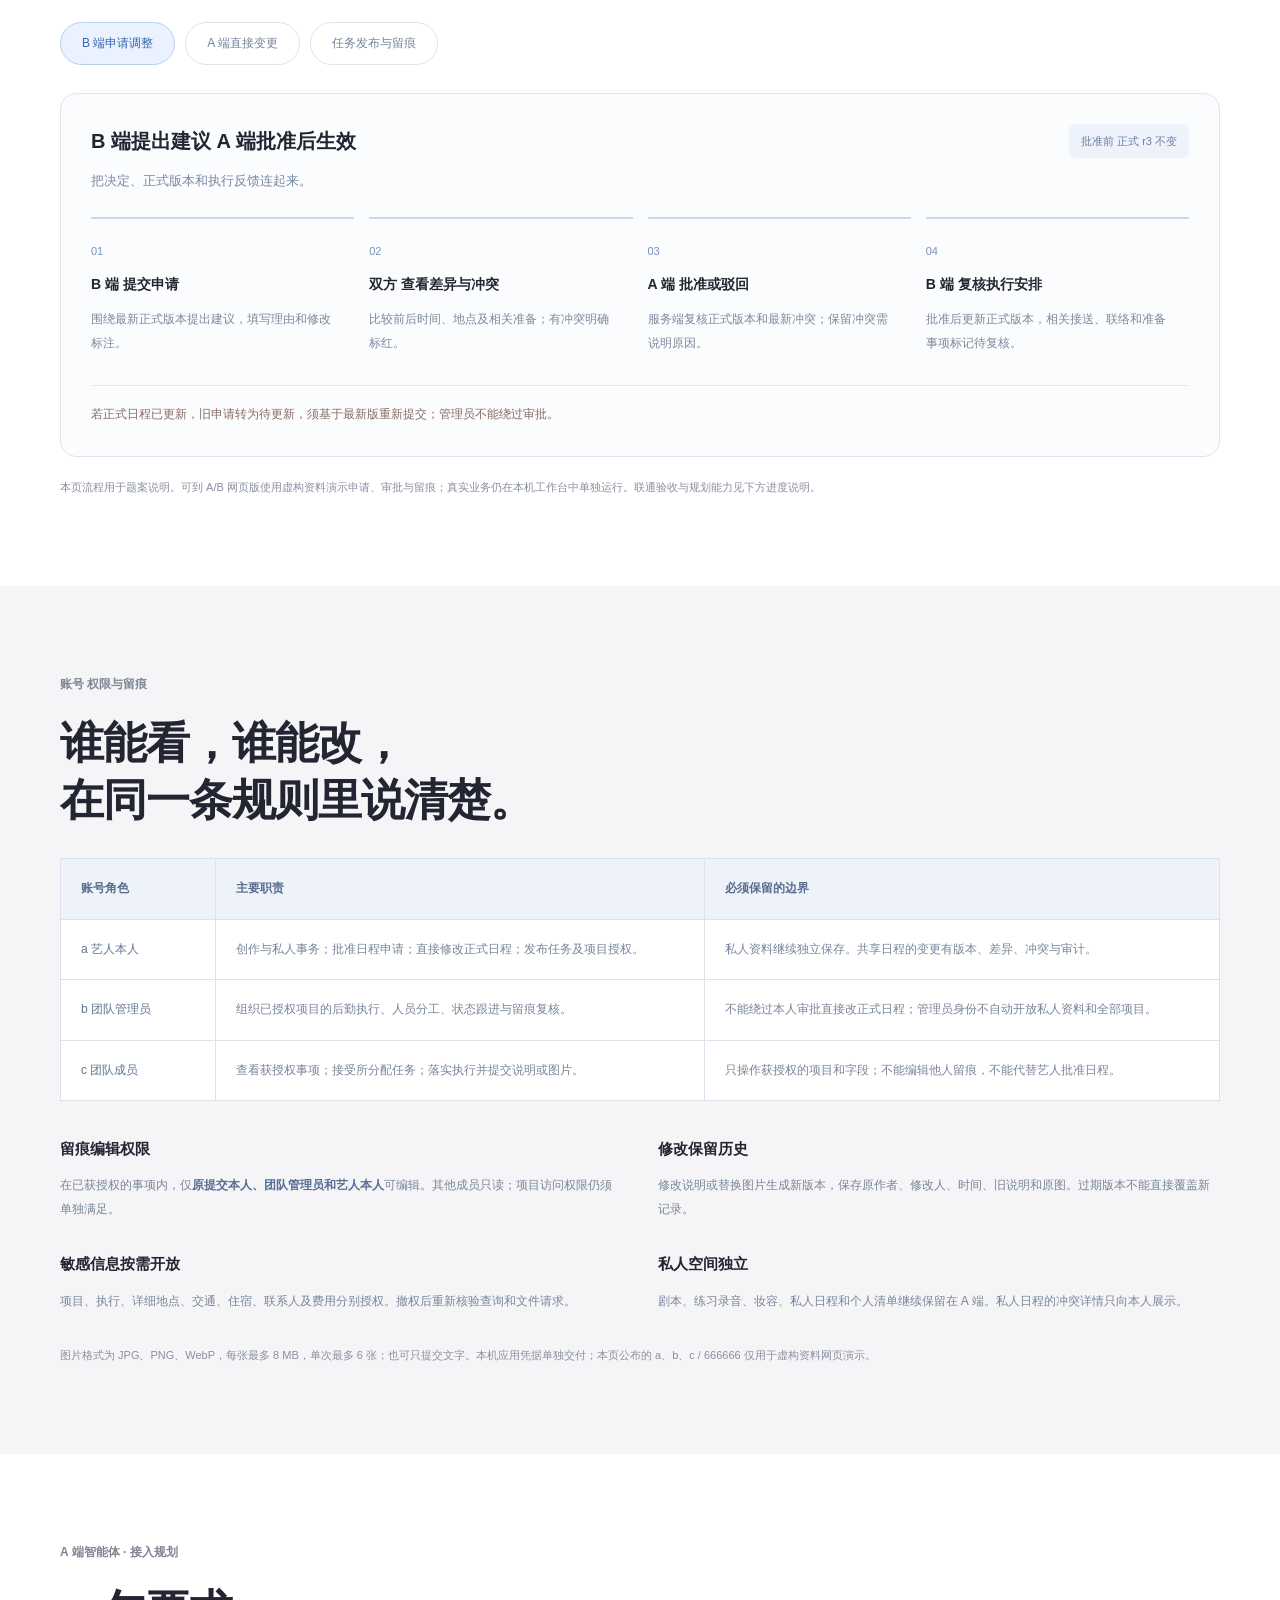
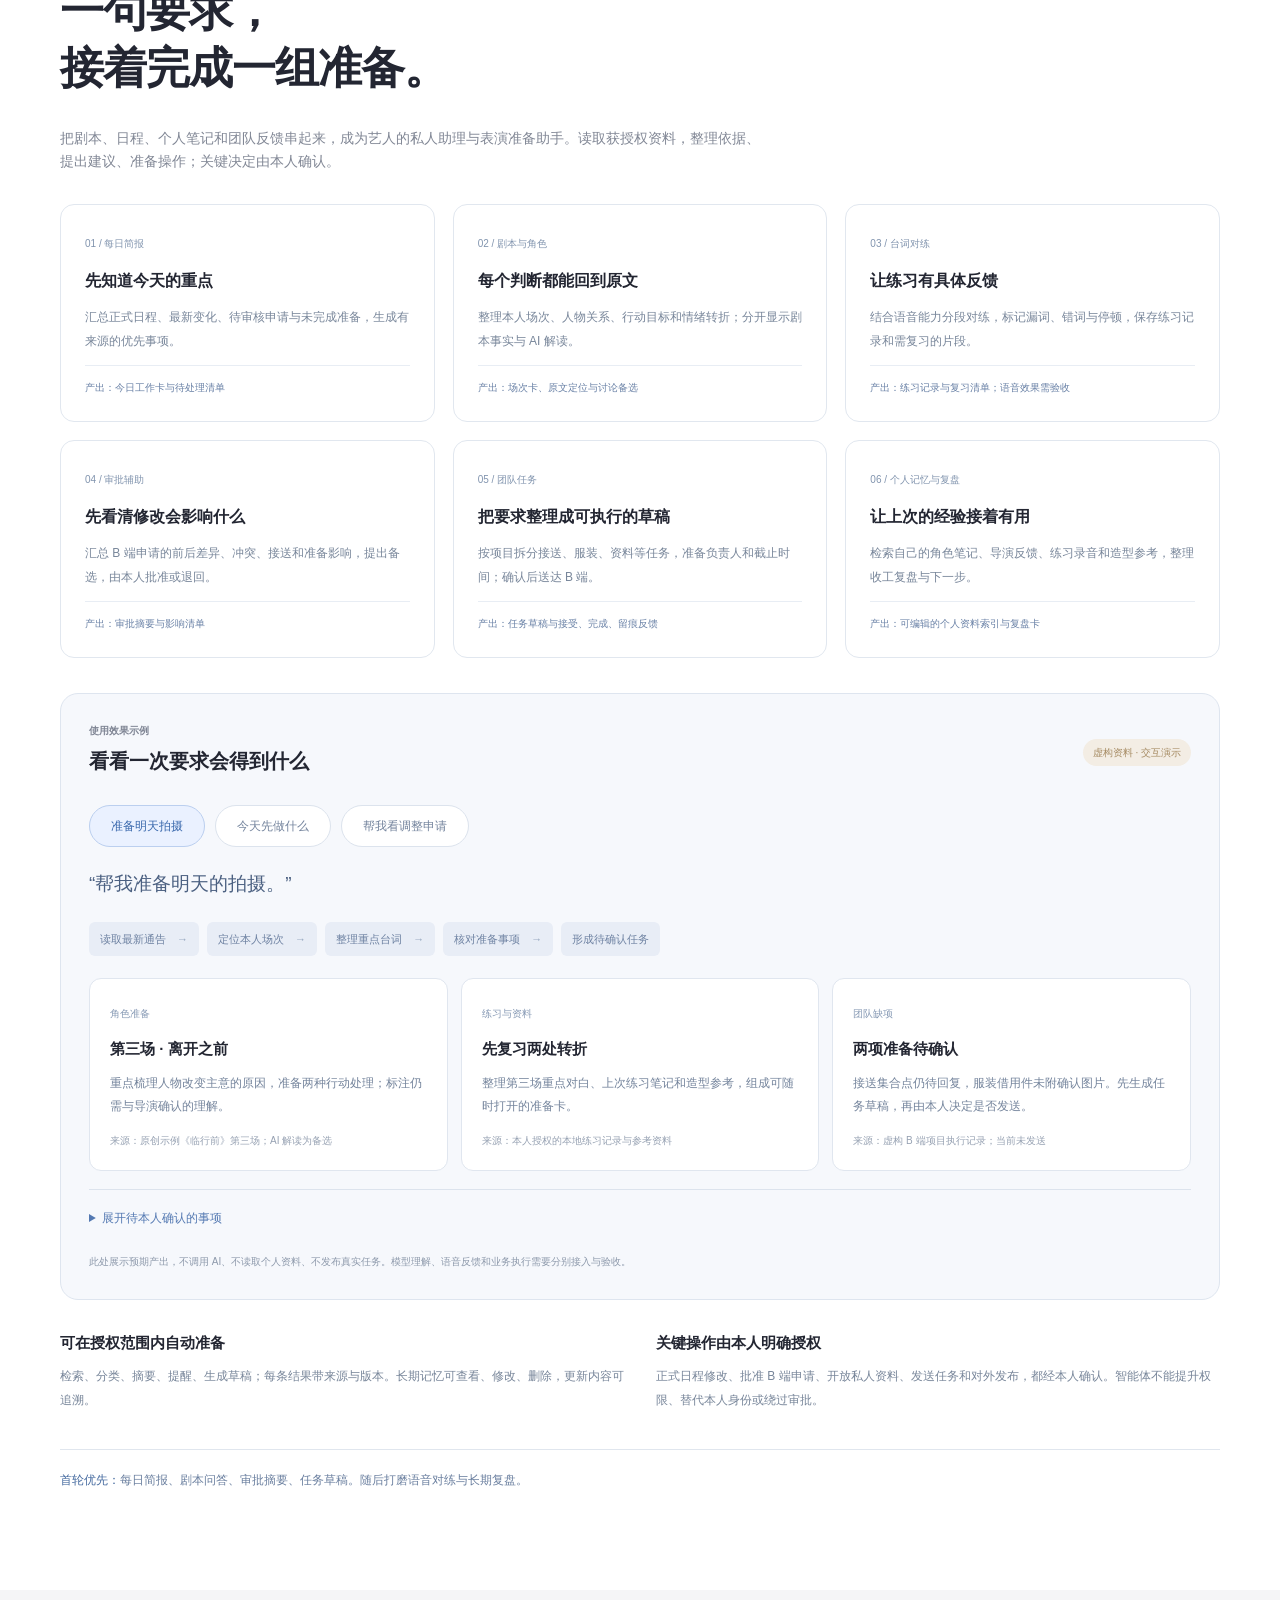
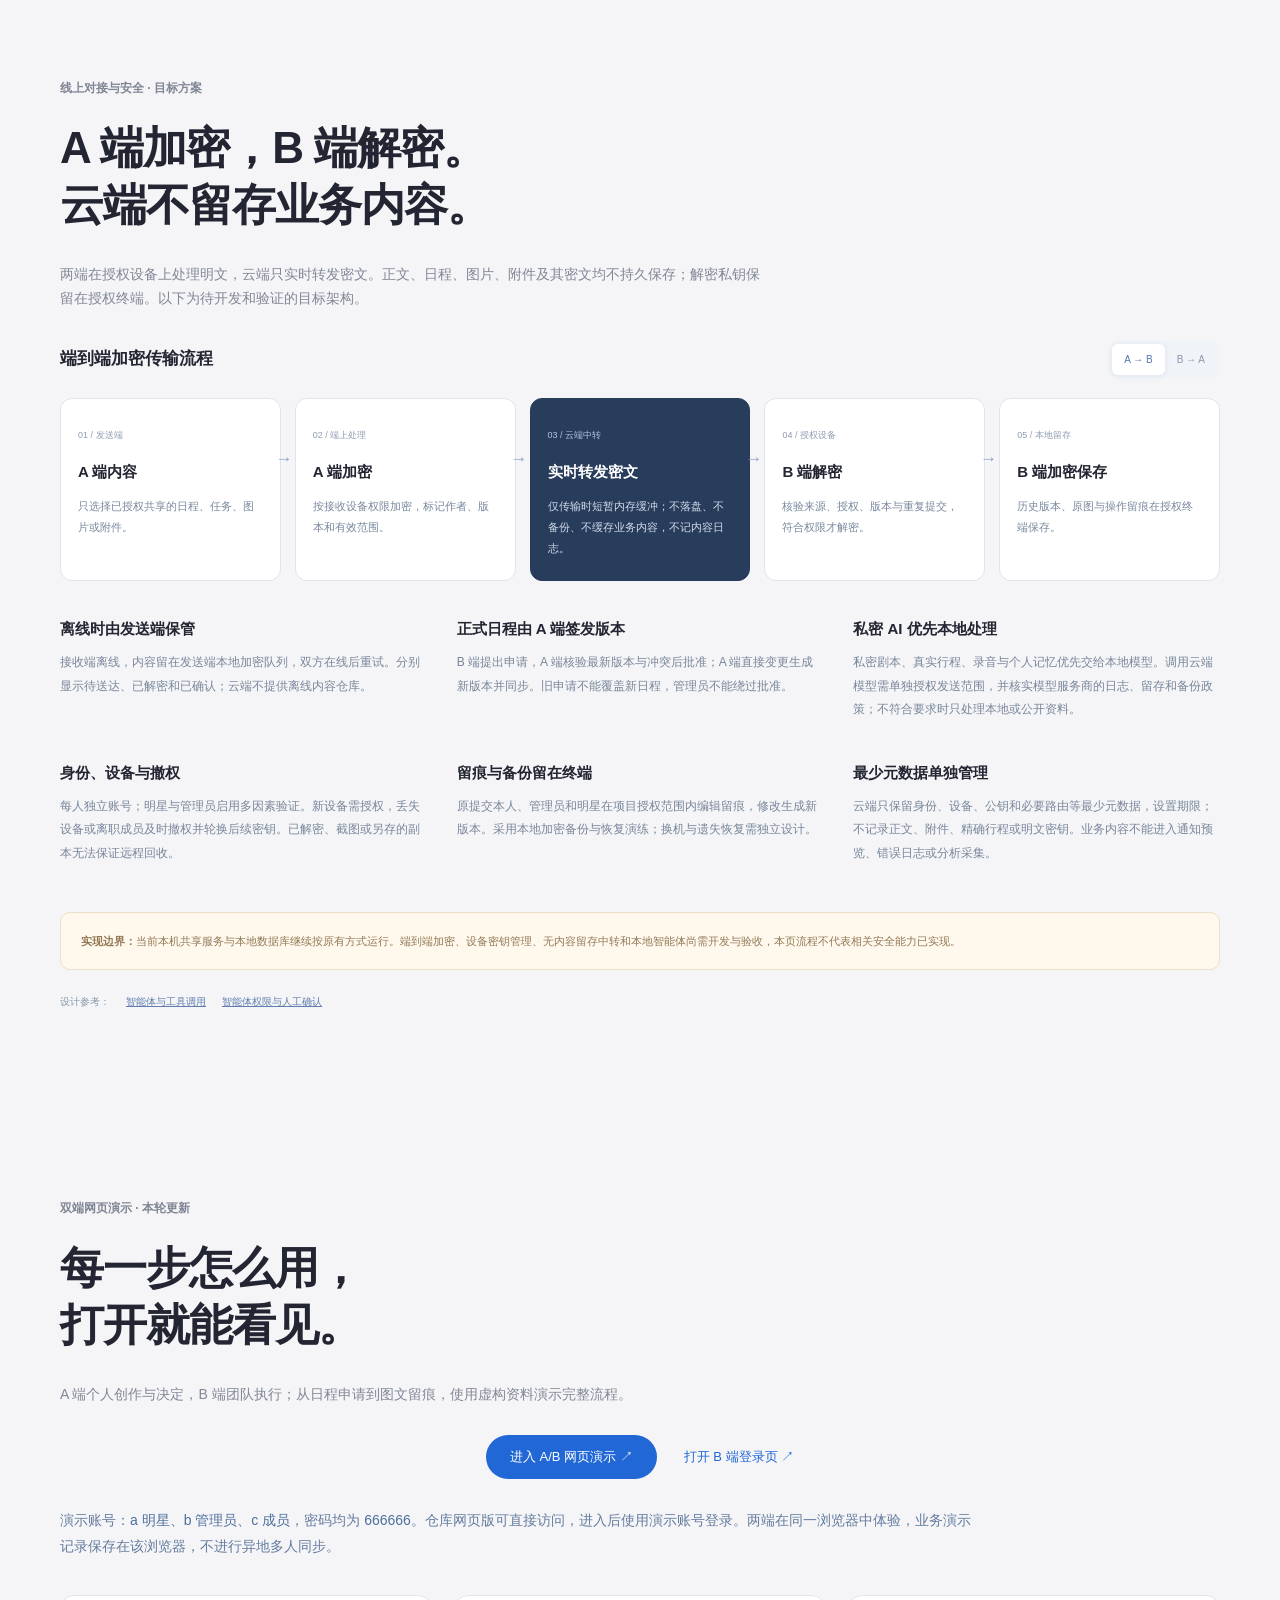
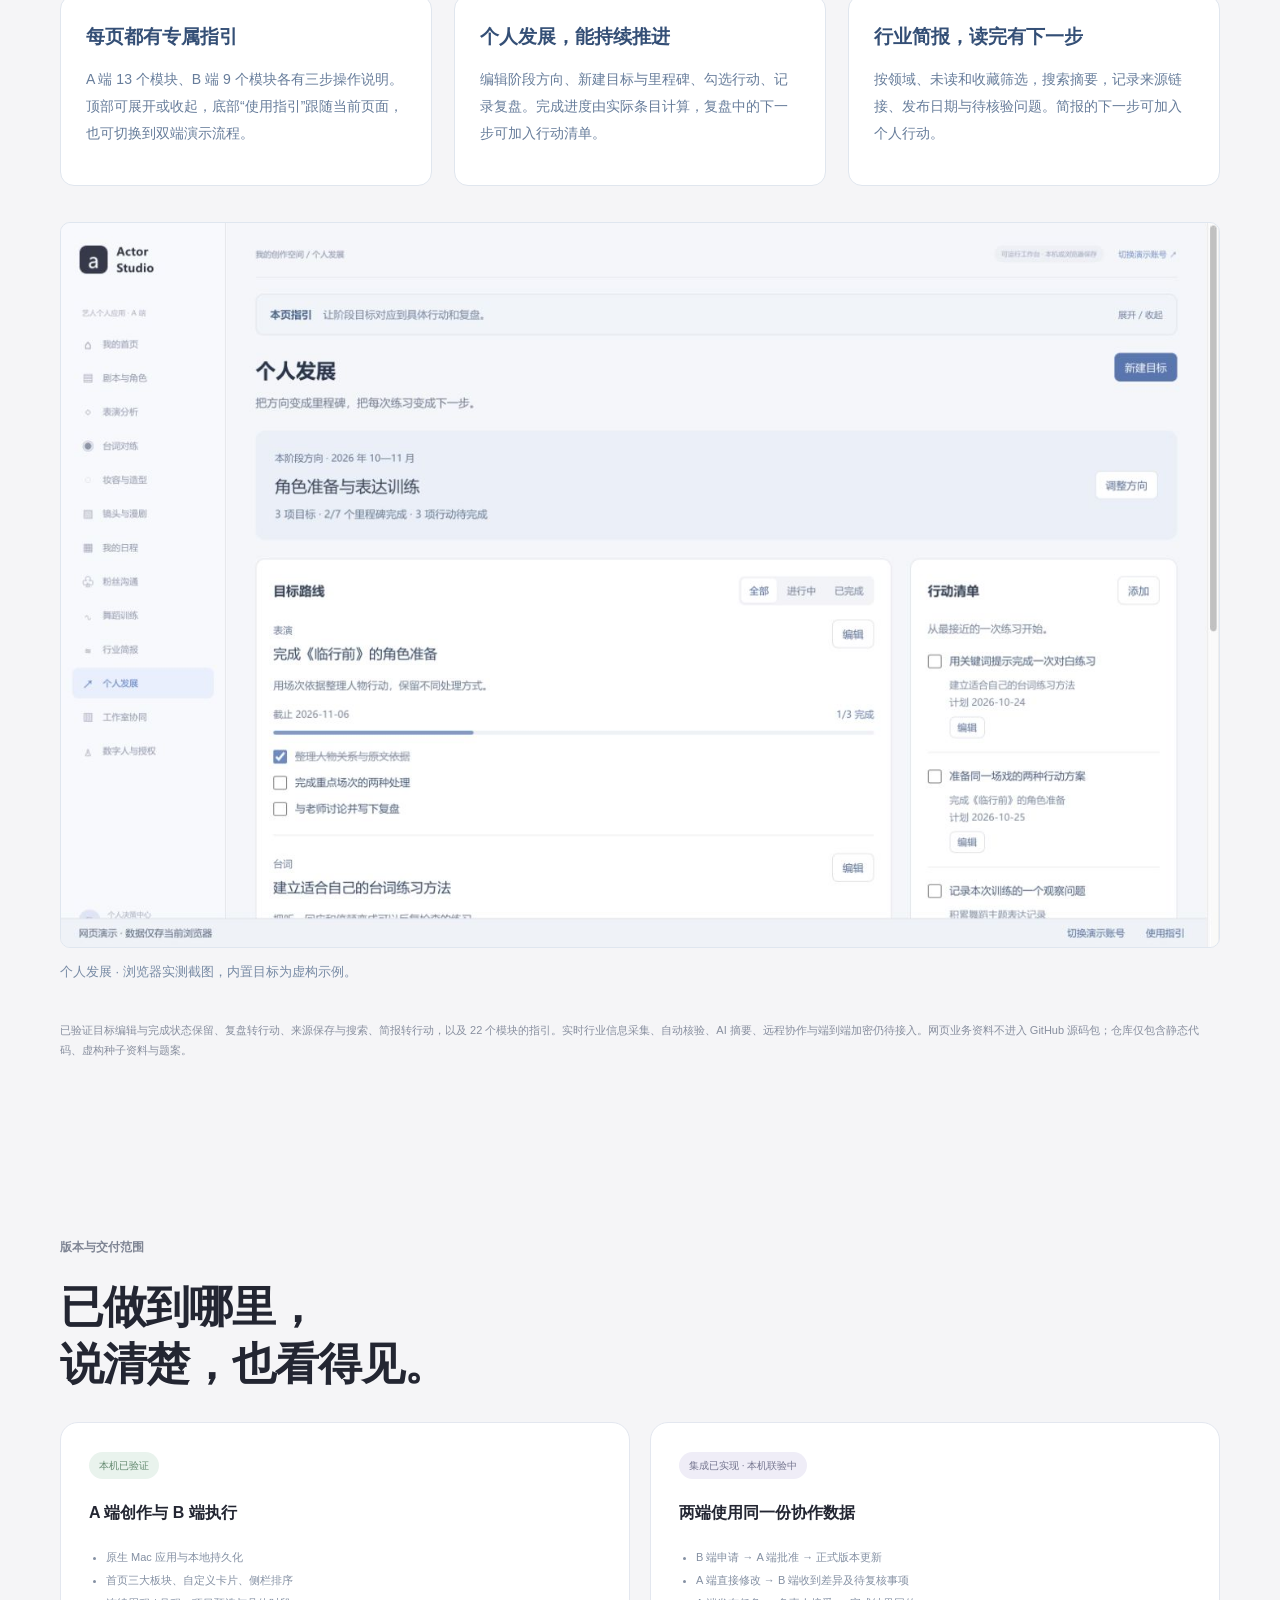
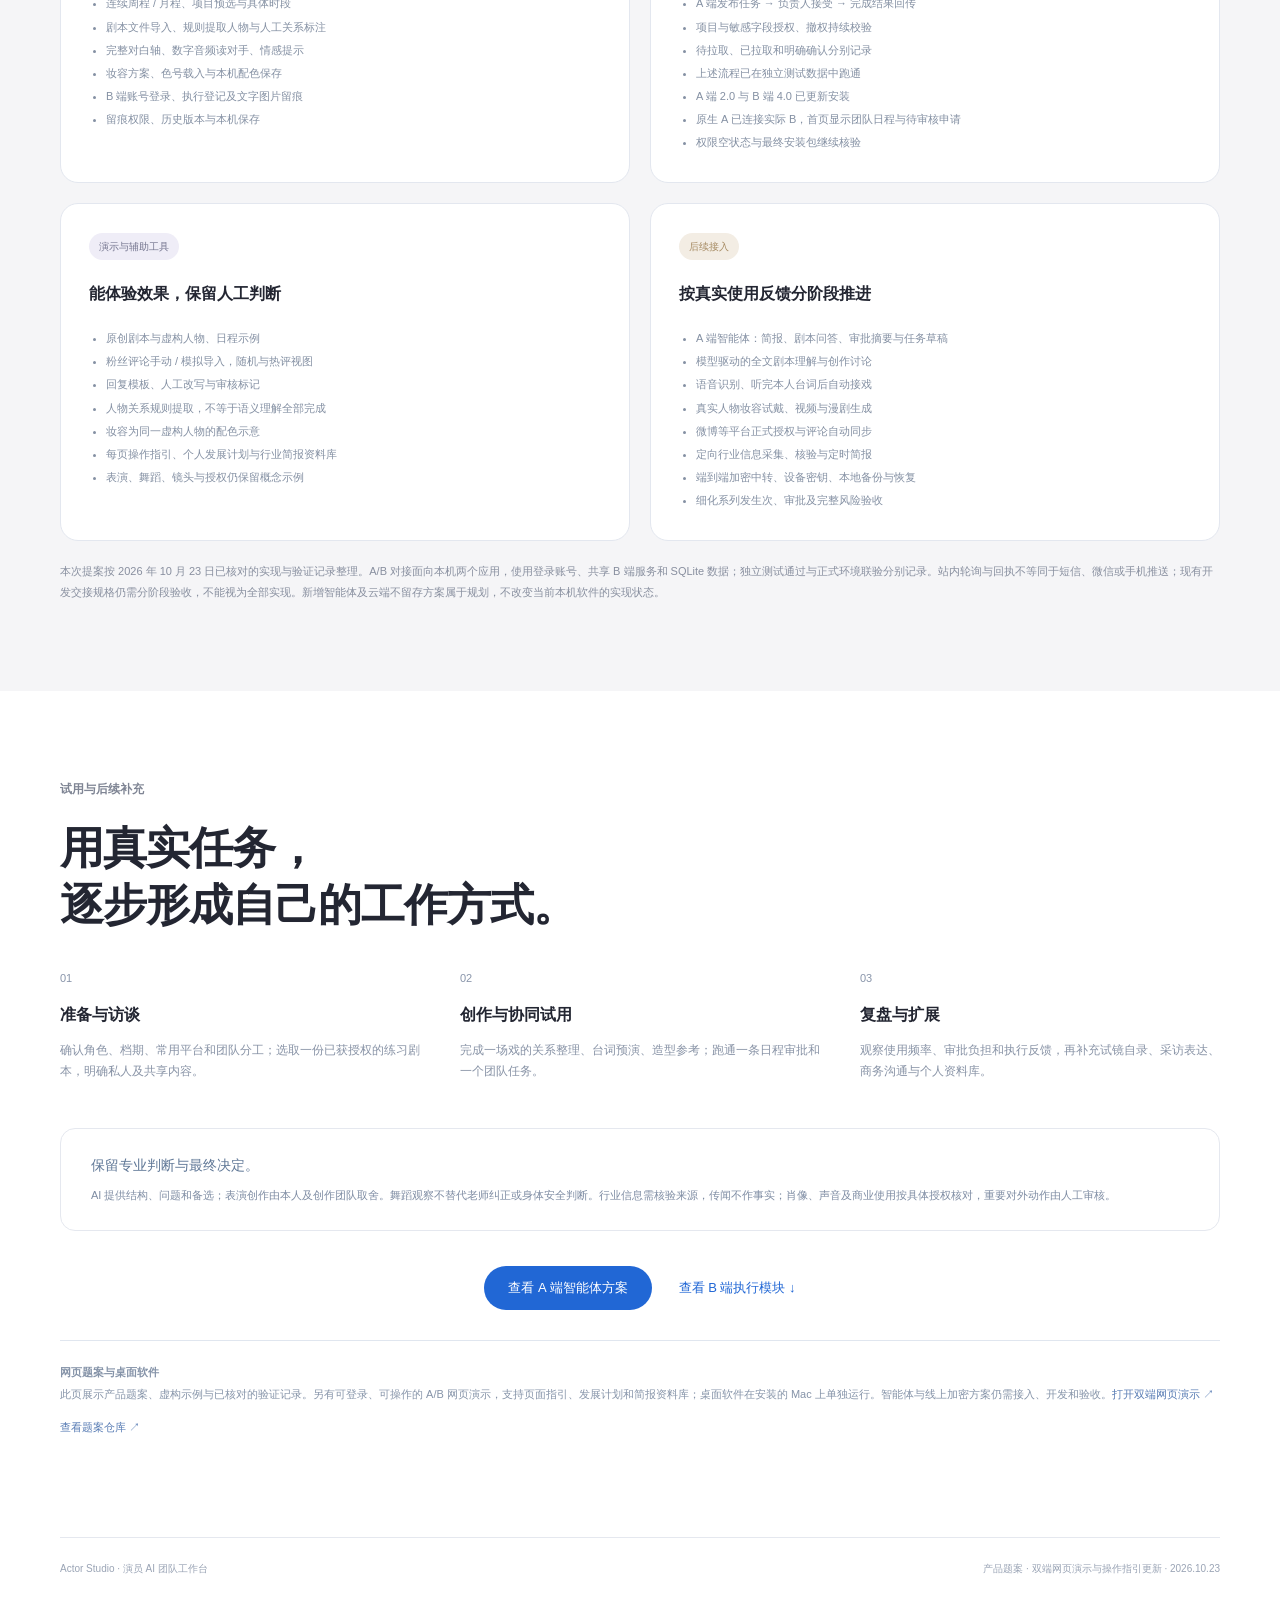
==== commit 32653ea3: "发布仓库 A/B 网页入口，更新题案、使用说明和完整源码包" ====
--- a/index.html
+++ b/index.html
@@ -5,7 +5,7 @@
 .abp-modules{display:grid;grid-template-columns:repeat(3,minmax(0,1fr));gap:18px}.abp-modules article{background:#fff;border:1px solid #e2e6ef;border-radius:14px;padding:25px 26px}.abp-modules article>span{font-size:11px;color:#8f9eb5}.abp-modules h3{font-size:16px;margin:10px 0 12px}.abp-modules p{font-size:12px;color:#758198;line-height:1.9}.abp-modules small{display:block;color:#758cb0;font-size:10px;border-top:1px solid #edf0f5;padding-top:14px;margin-top:18px}.abp-software{margin:36px 0 0}.abp-software img{display:block;width:100%;border:1px solid #e0e6ef;border-radius:13px;box-shadow:0 18px 45px #344b7010}.abp-software figcaption{font-size:10px;line-height:1.8;color:#8d97a9;text-align:center;margin-top:13px}.abp-tabs{display:flex;flex-wrap:wrap;gap:10px;margin:28px 0}.abp-tabs button{border:1px solid #dce3ed;border-radius:99px;background:#fff;color:#74849d;padding:10px 21px;font-size:12px}.abp-tabs button[aria-selected=true]{background:#eaf1ff;border-color:#bbcfef;color:#3867ac}.abp-flow-panel{border:1px solid #dfe5ef;border-radius:16px;padding:30px;background:#fbfcfe}.abp-flow-heading{display:flex;align-items:start;justify-content:space-between;gap:25px}.abp-flow-heading h3{font-size:20px;margin-bottom:12px}.abp-flow-heading p{font-size:13px;color:#7888a0;margin-bottom:25px}.abp-formal{white-space:nowrap;background:#eef2fa;color:#6b7fa2;font-size:11px;border-radius:7px;padding:8px 12px}.abp-steps{list-style:none;display:grid;grid-template-columns:repeat(4,minmax(0,1fr));gap:15px;padding:0;margin:0}.abp-steps li{border-top:2px solid #cbd8ef;padding:18px 14px 10px 0;position:relative;min-width:0}.abp-step-number{font-size:11px;color:#7992b7}.abp-steps h4{font-size:14px;margin:11px 0}.abp-steps p{font-size:12px;line-height:1.95;color:#7c889b;margin-bottom:0}.abp-boundary{border-top:1px solid #e5e9f1;margin:20px 0 0;padding-top:17px;font-size:12px;color:#886a63;line-height:1.9}.abp-table-wrap{overflow:auto;margin:30px 0}.abp-role-table{width:100%;border-collapse:collapse;background:#fff;text-align:left;min-width:670px}.abp-role-table th,.abp-role-table td{border:1px solid #dce2ec;padding:18px 20px;vertical-align:top;font-size:12px;line-height:1.95}.abp-role-table thead th{background:#eef2f9;color:#596d8d;font-weight:600}.abp-role-table tbody th{width:155px;color:#607693;font-weight:500}.abp-role-table td{color:#78859a}.abp-rules{display:grid;grid-template-columns:repeat(2,minmax(0,1fr));gap:18px 35px;margin-top:35px}.abp-rules h3{font-size:15px;margin-bottom:12px}.abp-rules p{font-size:12px;line-height:2;color:#78859a}.abp-rules strong{color:#566d94;font-weight:600}#status .p-status-grid{grid-template-columns:repeat(2,minmax(0,1fr))}.p-nav nav{gap:17px}@media(max-width:800px){.abp-modules{grid-template-columns:repeat(2,minmax(0,1fr))}.abp-steps{grid-template-columns:repeat(2,minmax(0,1fr))}.abp-flow-heading{display:block}.abp-formal{display:inline-block;margin-bottom:18px}.abp-flow-panel{padding:23px}.abp-rules{grid-template-columns:1fr}}@media(max-width:520px){.abp-modules,#status .p-status-grid,.abp-steps{grid-template-columns:1fr}.abp-modules article{padding:22px}.abp-tabs button{padding:9px 14px;font-size:11px}.abp-flow-panel{padding:22px 18px}.abp-step-number{font-size:12px}}
 </style><style>.ag-section{scroll-margin-top:75px}.ag-capabilities{display:grid;grid-template-columns:repeat(3,minmax(0,1fr));gap:18px;margin:30px 0}.ag-capabilities article{border:1px solid #e1e7ef;border-radius:14px;padding:24px;background:#fff}.ag-capabilities article>span{font-size:10px;color:#8194ae}.ag-capabilities h3{font-size:16px;line-height:1.6;margin:13px 0}.ag-capabilities p,.ag-permission-grid p,.ag-security-rules p{color:#78869a;font-size:12px;line-height:1.95}.ag-capabilities small{display:block;border-top:1px solid #e8edf4;padding-top:13px;font-size:10px;color:#6981a6;line-height:1.8}.ag-demo{background:#f6f8fc;border:1px solid #dee5ef;border-radius:18px;padding:28px;margin-top:35px}.ag-demo-head,.ag-network-head{display:flex;align-items:center;justify-content:space-between;gap:20px}.ag-demo-head h3{margin:5px 0;font-size:20px}.ag-demo-head .p-eyebrow{margin:0;font-size:10px}.ag-demo .abp-tabs{margin:22px 0}.ag-ask{font-size:19px;line-height:1.6;color:#4b6081;margin:0 0 22px}.ag-trace{list-style:none;padding:0;margin:0 0 22px;display:flex;gap:8px;flex-wrap:wrap}.ag-trace li{font-size:11px;background:#e8edf6;border-radius:6px;color:#6e82a2;padding:8px 11px}.ag-trace li:not(:last-child):after{content:' →';margin-left:8px;color:#95a7bf}.ag-output-grid{display:grid;grid-template-columns:repeat(3,minmax(0,1fr));gap:13px}.ag-output{background:#fff;border:1px solid #e0e6ef;border-radius:12px;padding:20px}.ag-output>span{font-size:10px;color:#8699b4}.ag-output h4{font-size:15px;margin:11px 0}.ag-output p{font-size:12px;line-height:1.9;color:#74849c;margin:0 0 14px}.ag-output small{display:block;font-size:10px;line-height:1.8;color:#96a1b2}.ag-output.ag-warning{border-color:#e7c7c3;background:#fffafa}.ag-warning h4{color:#b36761}.ag-review{margin-top:18px;border-top:1px solid #dce3ed;padding-top:18px}.ag-review summary{cursor:pointer;font-size:12px;color:#5479b2;line-height:1.8}.ag-review ul{padding-left:19px;font-size:12px;color:#718098;line-height:2.2}.ag-confirm{padding:10px 14px;border-radius:8px;background:#eaf0fa;color:#617fae;font-size:11px;line-height:1.8}.ag-demo-note{font-size:10px;color:#8d99ab;line-height:1.9;margin:22px 0 0}.ag-permission-grid{display:grid;grid-template-columns:1fr 1fr;gap:32px;margin:30px 0 0}.ag-permission-grid h3,.ag-security-rules h3{font-size:15px;margin:0 0 10px}.ag-priority{font-size:12px;color:#6a7f9f;border-top:1px solid #e0e6ee;padding-top:20px;margin-top:25px}.ag-priority strong{font-weight:500;color:#456a9f}.ag-network-head{margin:30px 0 20px}.ag-network-head>h3{font-size:17px;margin:0}.ag-network{list-style:none;padding:0;margin:0;display:grid;grid-template-columns:repeat(5,minmax(0,1fr));gap:14px}.ag-network li{position:relative;background:#fff;border:1px solid #dee5ee;border-radius:12px;padding:21px 17px}.ag-network li:not(:last-child):after{content:'→';position:absolute;right:-13px;top:46px;color:#8ca1c0;z-index:1;font-size:17px}.ag-network li>span{font-size:9px;color:#8d9cb1}.ag-network h3{font-size:15px;line-height:1.6;margin:15px 0 12px}.ag-network p{font-size:11px;line-height:1.9;color:#78889e;margin:0}.ag-network .ag-relay{background:#283c5b;border-color:#283c5b;color:#fff}.ag-relay>span{color:#b4c5df!important}.ag-relay p{color:#d1dced}.ag-security-rules{display:grid;grid-template-columns:repeat(3,minmax(0,1fr));gap:26px 30px;margin:35px 0}.ag-plan-note{background:#fff8ed;border:1px solid #ecdfc7;border-radius:10px;padding:17px 20px;color:#927a55;font-size:11px;line-height:2}.ag-plan-note strong{font-weight:600}.ag-references{font-size:10px;color:#8798ad;margin-top:22px;line-height:2}.ag-references a{color:#607fae;text-decoration:underline;margin-left:16px}.ag-delivery{border-top:1px solid #e0e6ef;margin-top:30px;padding-top:20px;font-size:11px;color:#8694a9;line-height:2}.ag-delivery a{color:#587cb4}.p-nav>.p-wrap{gap:18px}.p-nav nav{gap:13px}.p-nav nav a{font-size:11px}button:focus-visible,a:focus-visible,summary:focus-visible{outline:2px solid #527ab7;outline-offset:4px}section[id]{scroll-margin-top:76px}@media(max-width:1050px){.p-nav nav{gap:10px}.p-nav nav a{font-size:10px}.ag-network{grid-template-columns:repeat(3,minmax(0,1fr))}.ag-network li:nth-child(3):after{display:none}}@media(max-width:800px){.ag-capabilities,.ag-security-rules{grid-template-columns:repeat(2,minmax(0,1fr))}.ag-output-grid{grid-template-columns:1fr}.ag-network{grid-template-columns:1fr}.ag-network li:not(:last-child):after{display:block;content:'↓';right:22px;top:auto;bottom:-18px}.ag-network li{padding:19px 22px}.ag-network h3{margin:8px 0}.ag-demo{padding:23px}.p-nav nav a:nth-child(-n+2){display:none}}@media(max-width:520px){.ag-capabilities,.ag-security-rules,.ag-permission-grid{grid-template-columns:1fr}.ag-demo-head{display:block}.ag-demo-head .p-badge{margin-top:14px}.ag-network-head{align-items:flex-start}.ag-network-head>h3{font-size:15px;max-width:130px}.ag-demo{padding:21px 18px}.ag-ask{font-size:17px}.ag-references a{display:block;margin-left:0}.ag-capabilities article{padding:22px}}
 </style><style>.wb-update-grid{display:grid;grid-template-columns:repeat(3,minmax(0,1fr));gap:22px;margin:35px 0}.wb-update-grid article{background:white;border:1px solid #e0e6ee;border-radius:14px;padding:25px}.wb-update-grid h3{font-size:19px;margin:0 0 13px;color:#344f76}.wb-update-grid p{font-size:14px;line-height:1.9;color:#677d9b}.wb-shots{display:grid;grid-template-columns:1fr;gap:25px;margin:36px 0}.wb-shots figure{margin:0;min-width:0}.wb-shots img{width:100%;display:block;border:1px solid #dfe6ef;border-radius:10px}.wb-shots figcaption{font-size:13px;color:#788ba5;margin-top:12px;line-height:1.8}.wb-access{font-size:14px;line-height:1.9;color:#647c9f;max-width:920px}.wb-access b{font-weight:500;color:#4e6f9d}@media(max-width:800px){.wb-update-grid,.wb-shots{grid-template-columns:1fr}.wb-update-grid{gap:14px}.wb-update-grid article{padding:21px}}</style></head>
-<body><header class="p-nav"><div class="p-wrap"><a class="p-brand" href="#"><b>a</b> Actor Studio</a><nav aria-label="提案导航"><a href="#modules">功能效果</a><a href="#team">双端协同</a><a href="#b-operations">团队执行</a><a href="#agent">A 端智能体</a><a href="#security">加密方案</a><a href="#web-demo">网页演示</a><a href="#status">当前进度</a></nav><a class="p-button small" href="https://actor-studio-ab-web-oct23.kepaniizzard400.chatgpt.site/" target="_blank" rel="noopener">进入工作台 ↗</a></div></header>
+<body><header class="p-nav"><div class="p-wrap"><a class="p-brand" href="#"><b>a</b> Actor Studio</a><nav aria-label="提案导航"><a href="#modules">功能效果</a><a href="#team">双端协同</a><a href="#b-operations">团队执行</a><a href="#agent">A 端智能体</a><a href="#security">加密方案</a><a href="#web-demo">网页演示</a><a href="#status">当前进度</a></nav><a class="p-button small" href="https://kelen1421.github.io/actor-studio-proposal/web/" target="_blank" rel="noopener">进入工作台 ↗</a></div></header>
 <main><section class="p-hero"><div class="p-wrap"><p class="p-eyebrow">演员 AI 团队工作台 · 产品提案 2026.10</p><h1>创作，回到自己。<br><em>协作，井然有序。</em></h1><p class="p-lead">A 端是艺人的个人决策中心。B 端是工作室的后勤执行中心。<br>从一天的安排，到一个角色的理解，把重点放在眼前。</p><div class="p-actions"><a class="p-button" href="#personalize">查看个人工作台示意</a><a class="p-text-link" href="#modules">探索功能效果 ↓</a></div>
 <div class="p-product" id="personalize"><div class="p-window-bar"><span>● ● ●</span><span>我的演员工作台</span><small>界面示意 · 虚构安排</small></div><div class="p-workspace"><aside><strong>a<br><small>Actor Studio</small></strong><a class="active" href="#personalize">⌂ 我的首页</a><a href="#modules">▤ 剧本与角色</a><a href="#modules">◉ 台词对练</a><a href="#schedule">▦ 我的日程</a><a href="#team">▥ 工作室协同</a><small class="p-personal">个人空间<br>私人资料仅本人可见</small></aside><div class="p-dashboard"><div class="p-dashboard-top"><b>我的工作台</b><a href="#personalize">首页配置示意 ↓</a></div><article class="p-home-day"><div class="p-card-head"><h3>我的日程</h3><span>周五 · 全天概览</span></div><div class="p-home-axis"><div><time>09:00—10:00</time><i></i><b>角色准备</b><small>人物与场次</small></div><div><time>10:00—11:00</time><i></i><b>剧本围读</b><small>重点台词</small></div><div><time>11:15—12:00</time><i></i><b>台词课程</b><small>周期安排</small></div><div><time>14:00—16:00</time><i></i><b>场次排练</b><small>第三场</small></div><div><time>17:00—18:00</time><i></i><b>妆造沟通</b><small>参考配色</small></div></div></article><div class="p-home-duo"><article><div class="p-card-head"><h3>工作室协同</h3><a href="#team">协同规则 ↓</a></div><div class="p-numbers"><span><b>2</b>待本人审核</span><span><b>3</b>执行待确认</span><span><b>1</b>任务待接受</span></div><p>到场时间拟顺延 30 分钟<br><small>先看差异、冲突与执行影响，再做决定</small></p></article><article><div class="p-card-head"><h3>个人清单</h3><span>仅本人可见</span></div><p>◯ 补充角色成长笔记</p><p>◯ 复盘第三场的情绪转折</p><p class="p-dim">＋ 记下一件自己的事</p></article></div><div class="p-custom-label">自定义内容 <span>卡片大小 · 模块加减 · 顺序调整</span></div><div class="p-home-custom"><a href="#modules"><small>剧本与角色</small><b>《临行前》</b><span>5 位人物 · 关系线索与场次依据</span></a><a href="#modules"><small>台词对练</small><b>“明天我会回来。”</b><span>完整对话轴 · 数字音频读对手</span></a><a href="#modules"><small>妆容与造型</small><div class="p-palette"><i></i><i></i><i></i></div><span>清透日常 · 已保存配色</span></a></div></div></div></div><p class="p-caption">首页固定保留「日程、工作室协同、个人清单」三大板块，其余内容按个人习惯选择。应用与提案统一使用微软雅黑。</p></div></section>
 <section class="p-section p-soft" id="needs"><div class="p-wrap"><p class="p-eyebrow">从演员的一天出发</p><h2>准备、表演、沟通、复盘。<br>每一步都有具体产出。</h2><div class="p-needs"><article><span>01 / 开工前</span><h3>知道今天的重点</h3><p>查看全天时间表、最新通告、准备事项与待批准申请，避免在多个群聊中反复确认。</p><b>日程概览 · 个人清单 · 审核摘要</b></article><article><span>02 / 创作中</span><h3>把人物理解得更深</h3><p>围绕剧本、关系、目标和潜台词讨论，尝试多种处理方式，再与数字音频对手练习。</p><b>人物关系网 · 场次卡 · 台词与情感提示</b></article><article><span>03 / 工作间隙</span><h3>让表达保持自己的语气</h3><p>整理粉丝留言、热评与合作想法；工作室准备信息，本人把握对外表达和关键决策。</p><b>评论分类 · 回复草稿 · 任务发布</b></article><article><span>04 / 收工后</span><h3>把经验留下来</h3><p>整理角色、舞蹈与学习复盘；团队汇总执行结果，留下作者、版本与确认依据。</p><b>练习记录 · 行动清单 · 执行留痕</b></article></div><p class="p-caption">首位服务对象为一线年轻女演员。后续可按需求扩展演员、歌手及企业家版本，保留不同职业的模块和权限配置。</p></div></section>
@@ -98,9 +98,9 @@
 </div></section>
 <!-- AGENT AND RELAY PLAN END -->
 
-<section class="p-section p-soft" id="web-demo"><div class="p-wrap"><p class="p-eyebrow">双端网页演示 · 本轮更新</p><h2>每一步怎么用，<br>打开就能看见。</h2><p class="p-section-lead">A 端个人创作与决定，B 端团队执行；从日程申请到图文留痕，使用虚构资料演示完整流程。</p><div class="p-actions"><a class="p-button" href="https://actor-studio-ab-web-oct23.kepaniizzard400.chatgpt.site/" target="_blank" rel="noopener">进入 A/B 网页演示 ↗</a><a class="p-text-link" href="https://actor-studio-ab-web-oct23.kepaniizzard400.chatgpt.site/b/auth.html" target="_blank" rel="noopener">打开 B 端登录页 ↗</a></div><p class="wb-access">演示账号：<b>a 明星、b 管理员、c 成员</b>，密码均为 <b>666666</b>。网站保留仅所有者可访问的权限，首次需使用创建网站的 ChatGPT 账号进入。两端在同一浏览器中体验，业务演示记录保存在该浏览器，不进行异地多人同步。</p><div class="wb-update-grid"><article><h3>每页都有专属指引</h3><p>A 端 13 个模块、B 端 9 个模块各有三步操作说明。顶部可展开或收起，底部“使用指引”跟随当前页面，也可切换到双端演示流程。</p></article><article><h3>个人发展，能持续推进</h3><p>编辑阶段方向、新建目标与里程碑、勾选行动、记录复盘。完成进度由实际条目计算，复盘中的下一步可加入行动清单。</p></article><article><h3>行业简报，读完有下一步</h3><p>按领域、未读和收藏筛选，搜索摘要，记录来源链接、发布日期与待核验问题。简报的下一步可加入个人行动。</p></article></div><div class="wb-shots"><figure><img src="[data-uri]" alt="个人发展网页版实测：阶段方向、目标路线和行动清单" loading="lazy"><figcaption>个人发展 · 浏览器实测截图，内置目标为虚构示例。</figcaption></figure></div><p class="p-caption">已验证目标编辑与完成状态保留、复盘转行动、来源保存与搜索、简报转行动，以及 22 个模块的指引。实时行业信息采集、自动核验、AI 摘要、远程协作与端到端加密仍待接入。网页业务资料不进入 GitHub 源码包；仓库仅包含静态代码、虚构种子资料与题案。</p></div></section>
+<section class="p-section p-soft" id="web-demo"><div class="p-wrap"><p class="p-eyebrow">双端网页演示 · 本轮更新</p><h2>每一步怎么用，<br>打开就能看见。</h2><p class="p-section-lead">A 端个人创作与决定，B 端团队执行；从日程申请到图文留痕，使用虚构资料演示完整流程。</p><div class="p-actions"><a class="p-button" href="https://kelen1421.github.io/actor-studio-proposal/web/" target="_blank" rel="noopener">进入 A/B 网页演示 ↗</a><a class="p-text-link" href="https://kelen1421.github.io/actor-studio-proposal/web/b/auth.html" target="_blank" rel="noopener">打开 B 端登录页 ↗</a></div><p class="wb-access">演示账号：<b>a 明星、b 管理员、c 成员</b>，密码均为 <b>666666</b>。仓库网页版可直接访问，进入后使用演示账号登录。两端在同一浏览器中体验，业务演示记录保存在该浏览器，不进行异地多人同步。</p><div class="wb-update-grid"><article><h3>每页都有专属指引</h3><p>A 端 13 个模块、B 端 9 个模块各有三步操作说明。顶部可展开或收起，底部“使用指引”跟随当前页面，也可切换到双端演示流程。</p></article><article><h3>个人发展，能持续推进</h3><p>编辑阶段方向、新建目标与里程碑、勾选行动、记录复盘。完成进度由实际条目计算，复盘中的下一步可加入行动清单。</p></article><article><h3>行业简报，读完有下一步</h3><p>按领域、未读和收藏筛选，搜索摘要，记录来源链接、发布日期与待核验问题。简报的下一步可加入个人行动。</p></article></div><div class="wb-shots"><figure><img src="[data-uri]" alt="个人发展网页版实测：阶段方向、目标路线和行动清单" loading="lazy"><figcaption>个人发展 · 浏览器实测截图，内置目标为虚构示例。</figcaption></figure></div><p class="p-caption">已验证目标编辑与完成状态保留、复盘转行动、来源保存与搜索、简报转行动，以及 22 个模块的指引。实时行业信息采集、自动核验、AI 摘要、远程协作与端到端加密仍待接入。网页业务资料不进入 GitHub 源码包；仓库仅包含静态代码、虚构种子资料与题案。</p></div></section>
 <section class="p-section p-soft" id="status"><div class="p-wrap"><p class="p-eyebrow">版本与交付范围</p><h2>已做到哪里，<br>说清楚，也看得见。</h2><div class="p-status-grid"><article><span class="p-badge live">本机已验证</span><h3>A 端创作与 B 端执行</h3><ul><li>原生 Mac 应用与本地持久化</li><li>首页三大板块、自定义卡片、侧栏排序</li><li>连续周程 / 月程、项目预选与具体时段</li><li>剧本文件导入、规则提取人物与人工关系标注</li><li>完整对白轴、数字音频读对手、情感提示</li><li>妆容方案、色号载入与本机配色保存</li><li>B 端账号登录、执行登记及文字图片留痕</li><li>留痕权限、历史版本与本机保存</li></ul></article><article><span class="p-badge">集成已实现 · 本机联验中</span><h3>两端使用同一份协作数据</h3><ul><li>B 端申请 → A 端批准 → 正式版本更新</li><li>A 端直接修改 → B 端收到差异及待复核事项</li><li>A 端发布任务 → 负责人接受 → 完成结果回传</li><li>项目与敏感字段授权、撤权持续校验</li><li>待拉取、已拉取和明确确认分别记录</li><li>上述流程已在独立测试数据中跑通</li><li>A 端 2.0 与 B 端 4.0 已更新安装</li><li>原生 A 已连接实际 B，首页显示团队日程与待审核申请</li><li>权限空状态与最终安装包继续核验</li></ul></article><article><span class="p-badge">演示与辅助工具</span><h3>能体验效果，保留人工判断</h3><ul><li>原创剧本与虚构人物、日程示例</li><li>粉丝评论手动 / 模拟导入，随机与热评视图</li><li>回复模板、人工改写与审核标记</li><li>人物关系规则提取，不等于语义理解全部完成</li><li>妆容为同一虚构人物的配色示意</li><li>每页操作指引、个人发展计划与行业简报资料库</li><li>表演、舞蹈、镜头与授权仍保留概念示例</li></ul></article><article><span class="p-badge future">后续接入</span><h3>按真实使用反馈分阶段推进</h3><ul><li>A 端智能体：简报、剧本问答、审批摘要与任务草稿</li><li>模型驱动的全文剧本理解与创作讨论</li><li>语音识别、听完本人台词后自动接戏</li><li>真实人物妆容试戴、视频与漫剧生成</li><li>微博等平台正式授权与评论自动同步</li><li>定向行业信息采集、核验与定时简报</li><li>端到端加密中转、设备密钥、本地备份与恢复</li><li>细化系列发生次、审批及完整风险验收</li></ul></article></div><p class="p-caption">本次提案按 2026 年 10 月 23 日已核对的实现与验证记录整理。A/B 对接面向本机两个应用，使用登录账号、共享 B 端服务和 SQLite 数据；独立测试通过与正式环境联验分别记录。站内轮询与回执不等同于短信、微信或手机推送；现有开发交接规格仍需分阶段验收，不能视为全部实现。新增智能体及云端不留存方案属于规划，不改变当前本机软件的实现状态。</p></div></section>
-<section class="p-section" id="next"><div class="p-wrap"><p class="p-eyebrow">试用与后续补充</p><h2>用真实任务，<br>逐步形成自己的工作方式。</h2><div class="p-roadmap"><article><span>01</span><h3>准备与访谈</h3><p>确认角色、档期、常用平台和团队分工；选取一份已获授权的练习剧本，明确私人及共享内容。</p></article><article><span>02</span><h3>创作与协同试用</h3><p>完成一场戏的关系整理、台词预演、造型参考；跑通一条日程审批和一个团队任务。</p></article><article><span>03</span><h3>复盘与扩展</h3><p>观察使用频率、审批负担和执行反馈，再补充试镜自录、采访表达、商务沟通与个人资料库。</p></article></div><div class="p-boundary"><strong>保留专业判断与最终决定。</strong><p>AI 提供结构、问题和备选；表演创作由本人及创作团队取舍。舞蹈观察不替代老师纠正或身体安全判断。行业信息需核验来源，传闻不作事实；肖像、声音及商业使用按具体授权核对，重要对外动作由人工审核。</p></div><div class="p-actions"><a class="p-button" href="#agent">查看 A 端智能体方案</a><a class="p-text-link" href="#b-operations">查看 B 端执行模块 ↓</a></div><div class="ag-delivery" id="delivery-note"><strong>网页题案与桌面软件</strong><p>此页展示产品题案、虚构示例与已核对的验证记录。另有可登录、可操作的 A/B 网页演示，支持页面指引、发展计划和简报资料库；桌面软件在安装的 Mac 上单独运行。智能体与线上加密方案仍需接入、开发和验收。<a href="https://actor-studio-ab-web-oct23.kepaniizzard400.chatgpt.site/" target="_blank" rel="noopener">打开双端网页演示 ↗</a></p><p><a href="https://github.com/kelen1421/actor-studio-proposal" target="_blank" rel="noopener">查看题案仓库 ↗</a></p></div></div></section></main>
+<section class="p-section" id="next"><div class="p-wrap"><p class="p-eyebrow">试用与后续补充</p><h2>用真实任务，<br>逐步形成自己的工作方式。</h2><div class="p-roadmap"><article><span>01</span><h3>准备与访谈</h3><p>确认角色、档期、常用平台和团队分工；选取一份已获授权的练习剧本，明确私人及共享内容。</p></article><article><span>02</span><h3>创作与协同试用</h3><p>完成一场戏的关系整理、台词预演、造型参考；跑通一条日程审批和一个团队任务。</p></article><article><span>03</span><h3>复盘与扩展</h3><p>观察使用频率、审批负担和执行反馈，再补充试镜自录、采访表达、商务沟通与个人资料库。</p></article></div><div class="p-boundary"><strong>保留专业判断与最终决定。</strong><p>AI 提供结构、问题和备选；表演创作由本人及创作团队取舍。舞蹈观察不替代老师纠正或身体安全判断。行业信息需核验来源，传闻不作事实；肖像、声音及商业使用按具体授权核对，重要对外动作由人工审核。</p></div><div class="p-actions"><a class="p-button" href="#agent">查看 A 端智能体方案</a><a class="p-text-link" href="#b-operations">查看 B 端执行模块 ↓</a></div><div class="ag-delivery" id="delivery-note"><strong>网页题案与桌面软件</strong><p>此页展示产品题案、虚构示例与已核对的验证记录。另有可登录、可操作的 A/B 网页演示，支持页面指引、发展计划和简报资料库；桌面软件在安装的 Mac 上单独运行。智能体与线上加密方案仍需接入、开发和验收。<a href="https://kelen1421.github.io/actor-studio-proposal/web/" target="_blank" rel="noopener">打开双端网页演示 ↗</a></p><p><a href="https://github.com/kelen1421/actor-studio-proposal" target="_blank" rel="noopener">查看题案仓库 ↗</a></p></div></div></section></main>
 <footer class="p-footer p-wrap"><span>Actor Studio · 演员 AI 团队工作台</span><span>产品题案 · 双端网页演示与操作指引更新 · 2026.10.23</span></footer><script>(function(root,factory){const api=factory();if(typeof module==='object'&&module.exports)module.exports=api;else root.ActorCalendarEngine=api})(typeof window!=='undefined'?window:globalThis,function(){
   const DAY=86400000;
   const day=s=>{const key=String(s).slice(0,10);if(!/^\d{4}-\d{2}-\d{2}$/.test(key))return NaN;const [y,m,d]=key.split('-').map(Number);const t=Date.UTC(y,m-1,d);return Number.isFinite(t)&&new Date(t).toISOString().slice(0,10)===key?t/DAY:NaN};
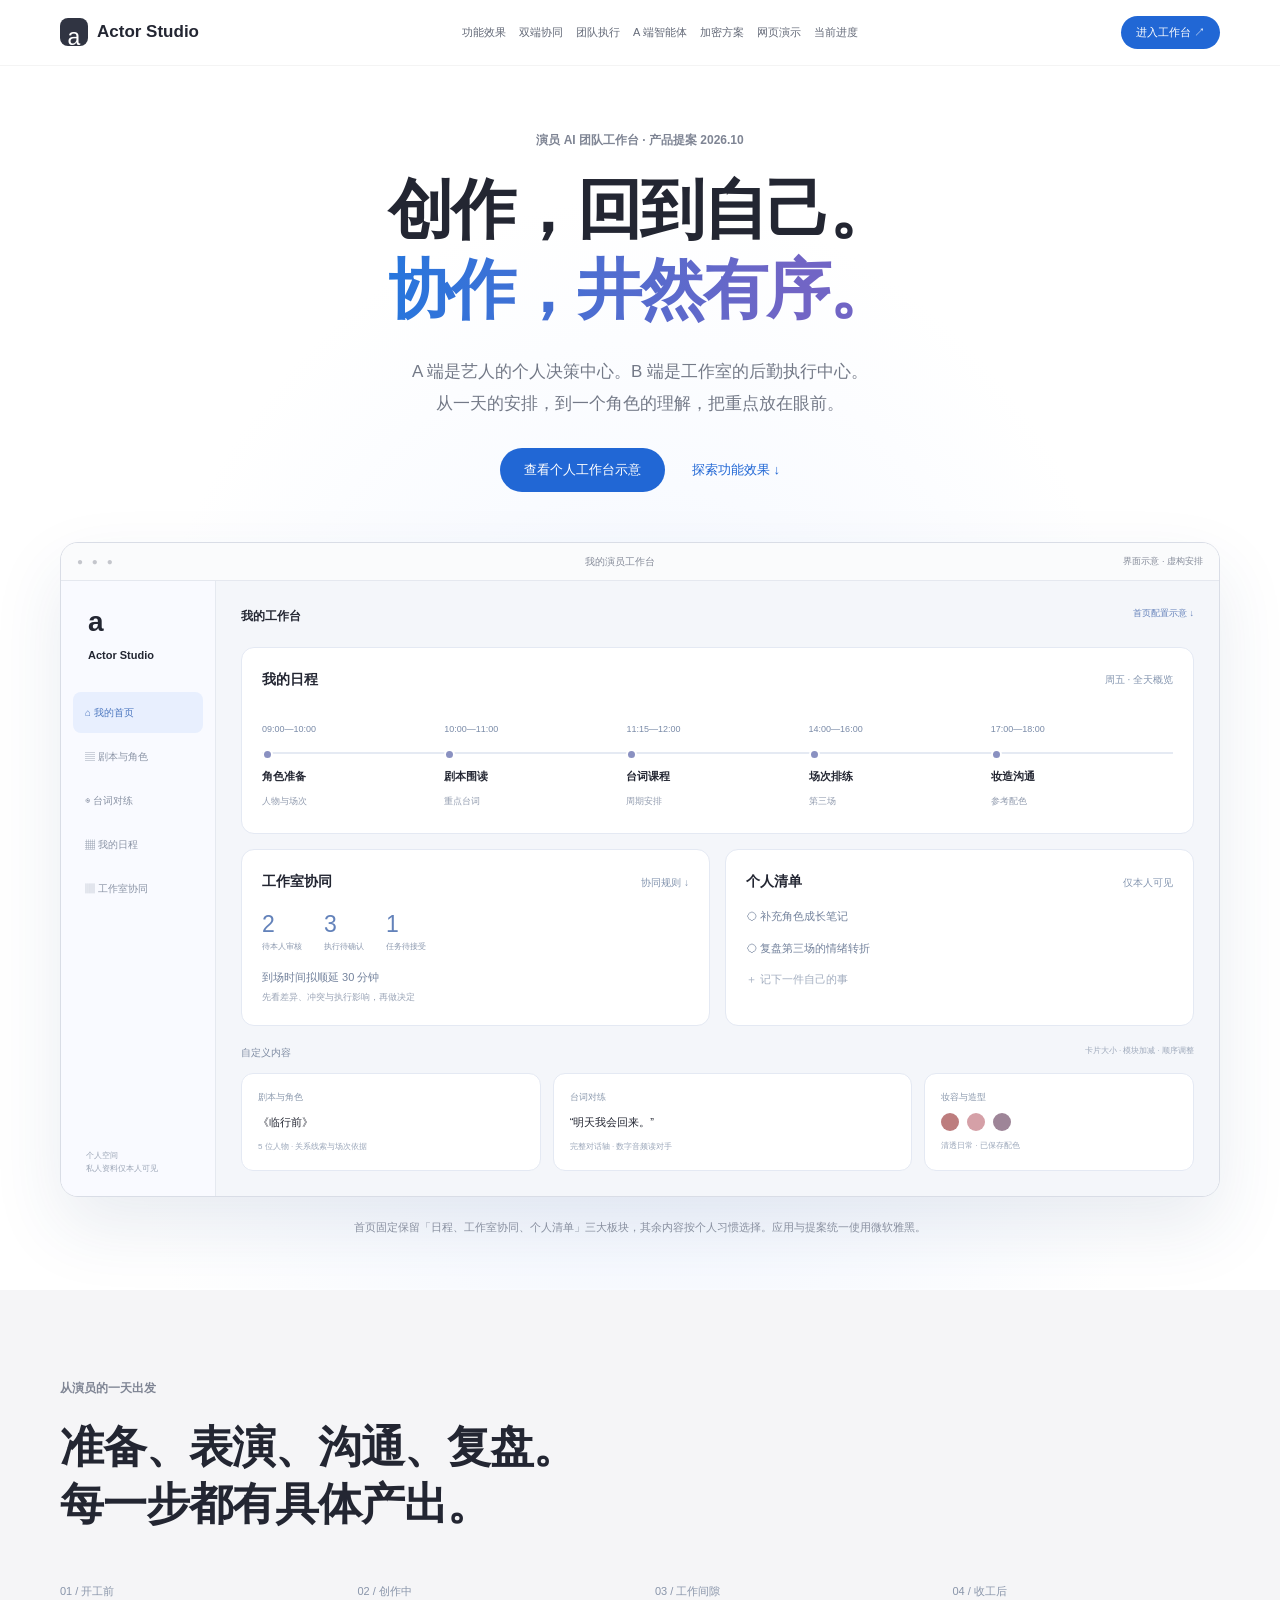
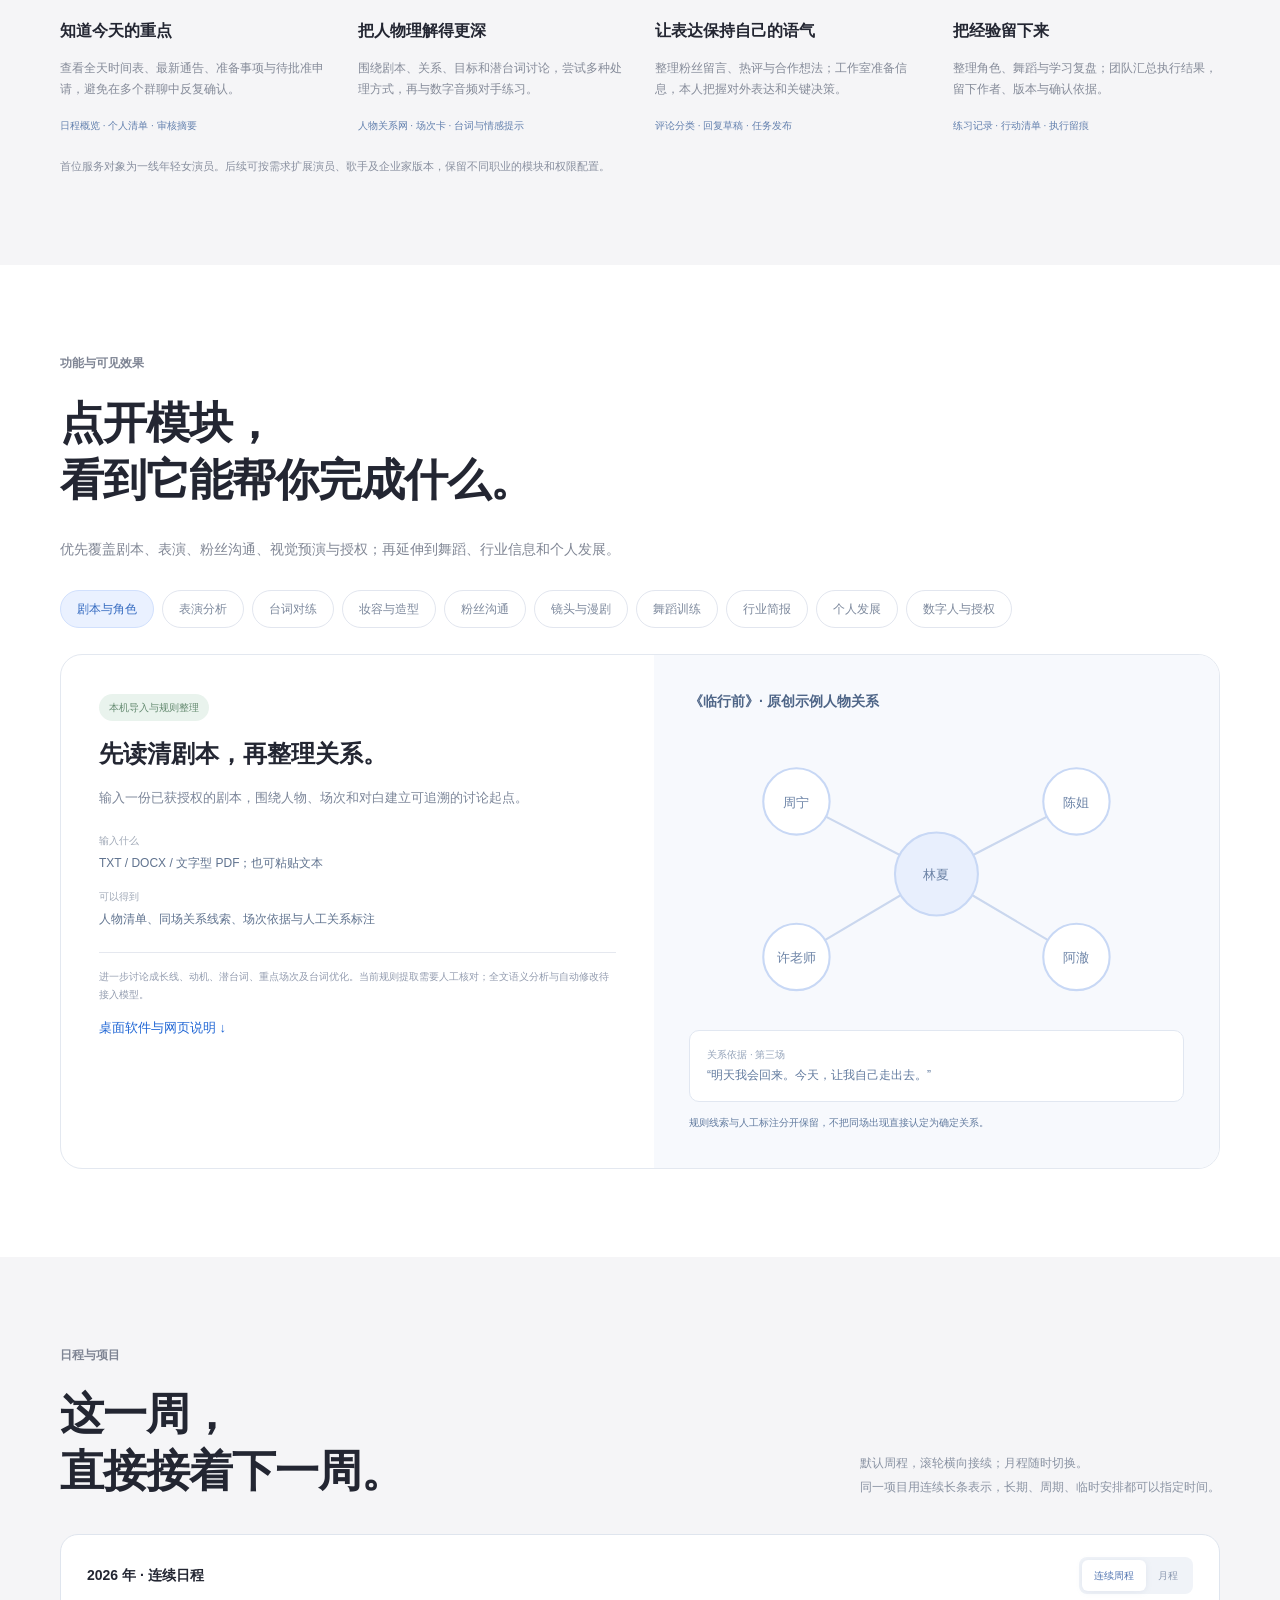
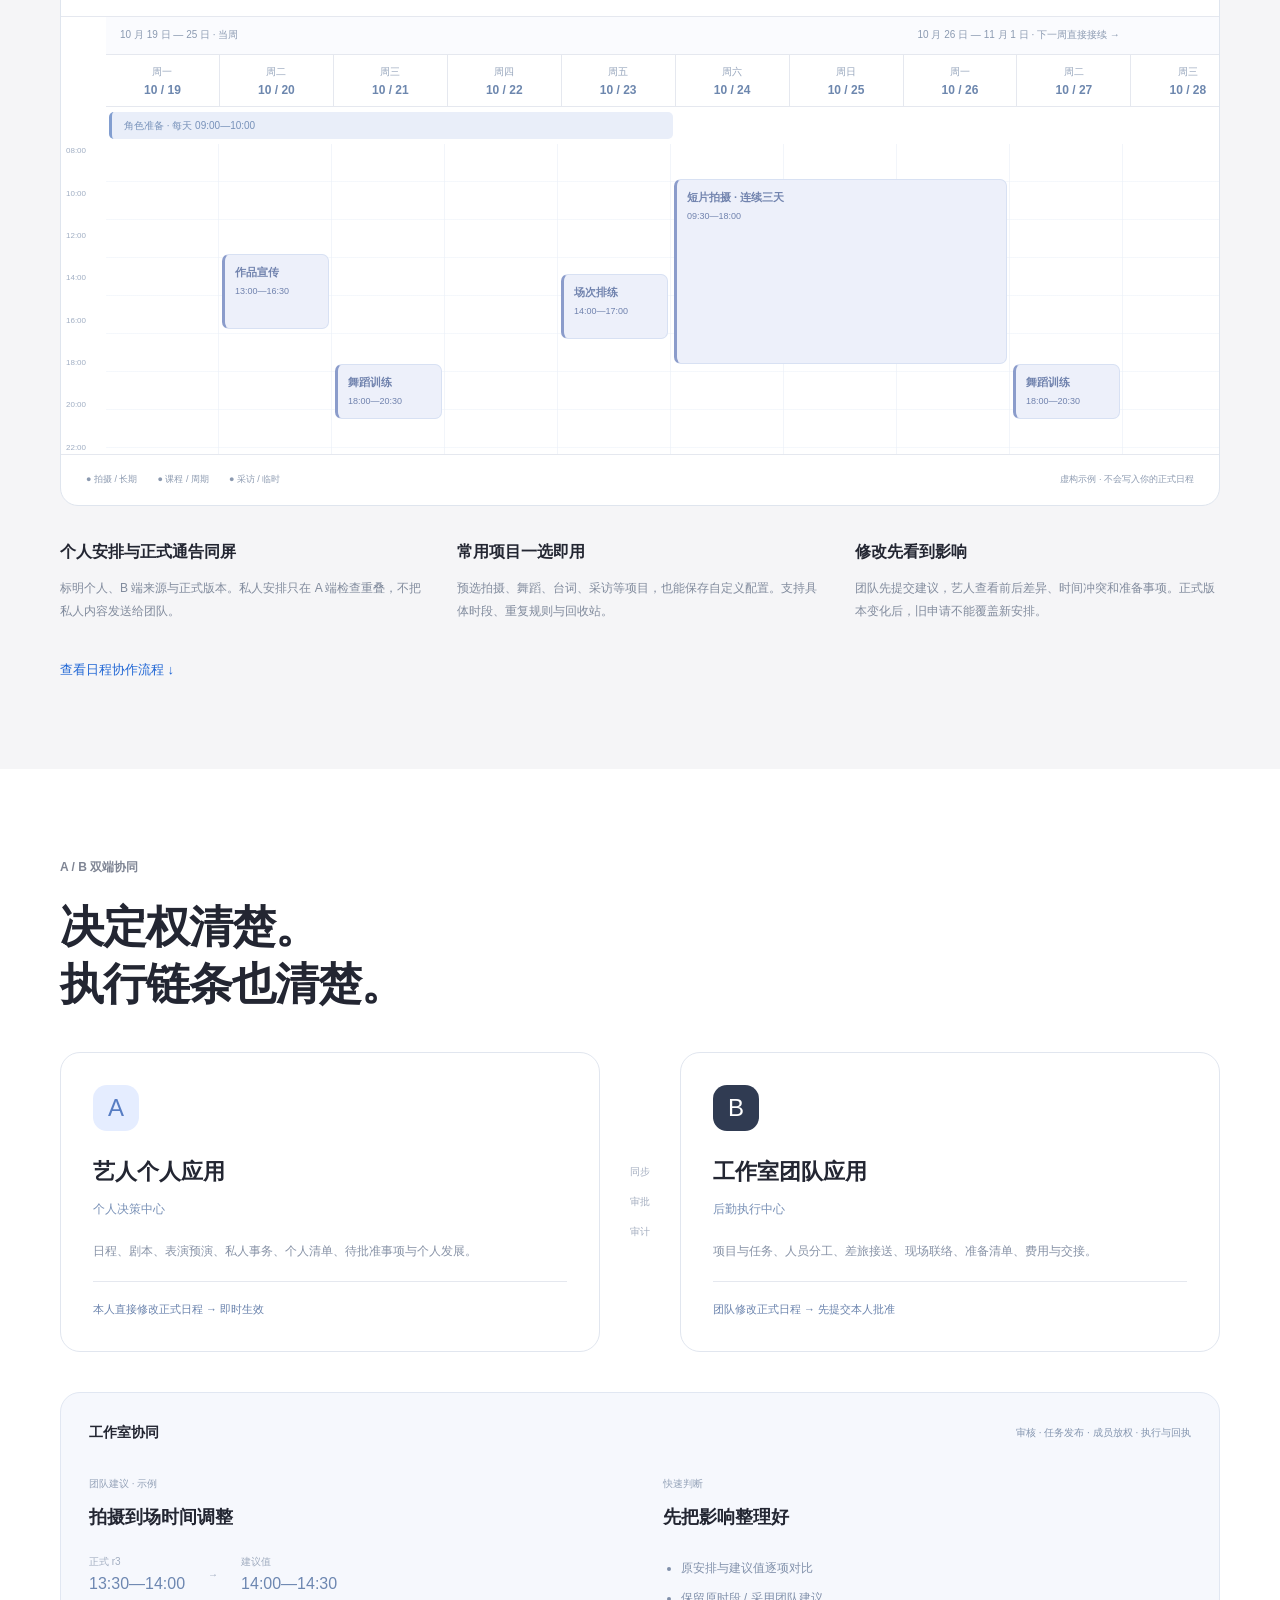
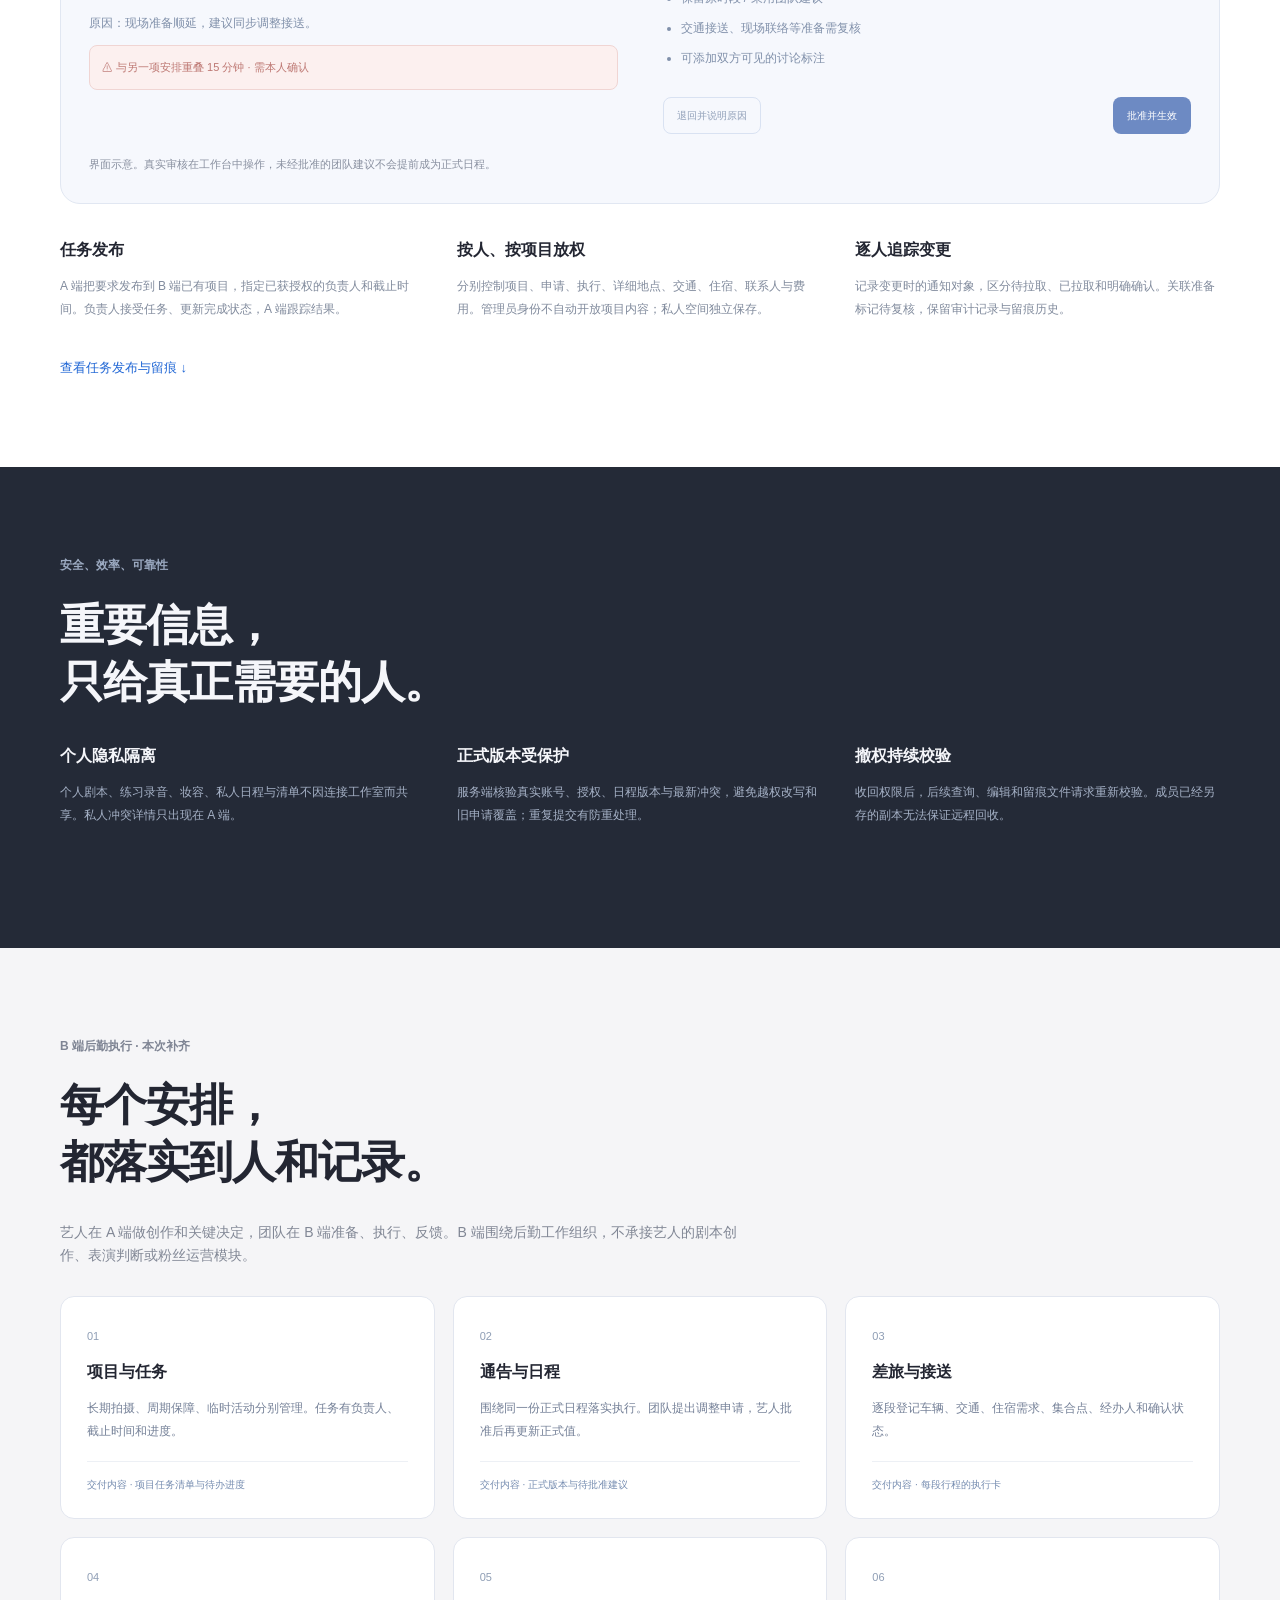
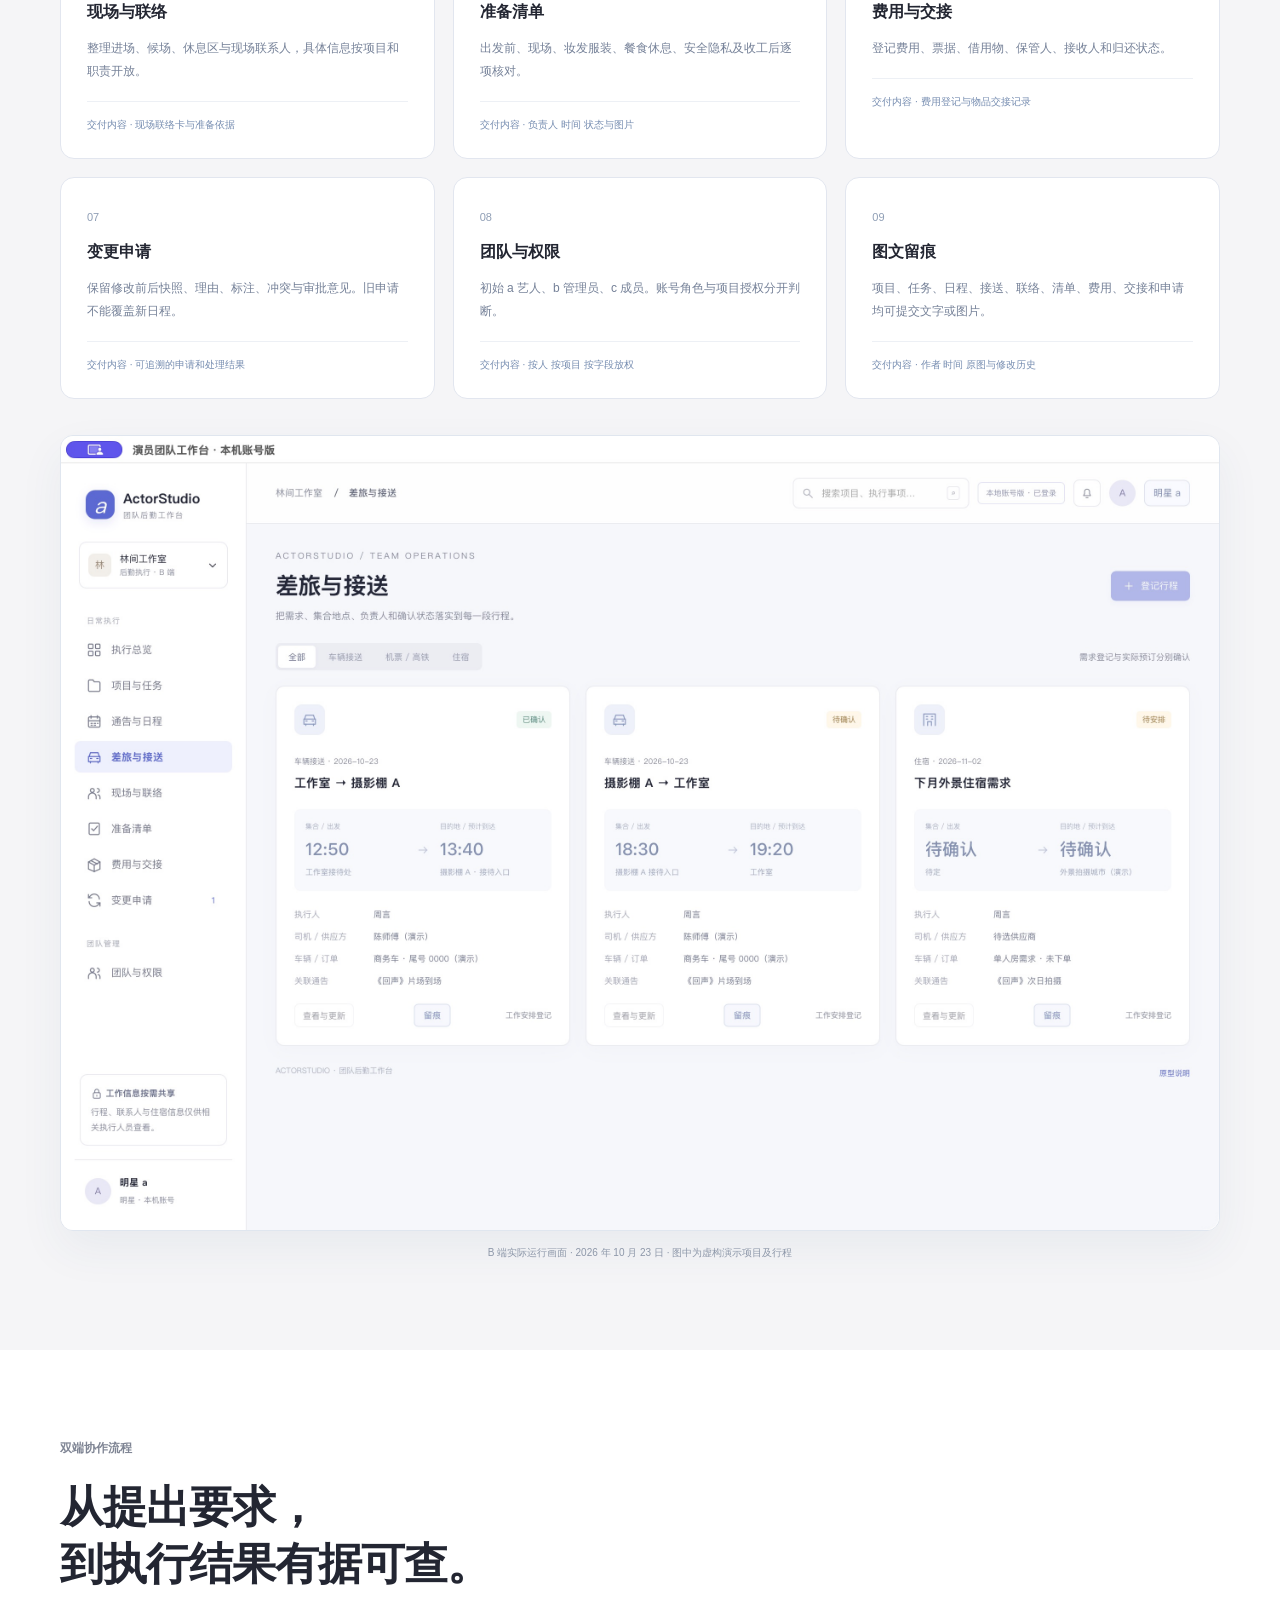
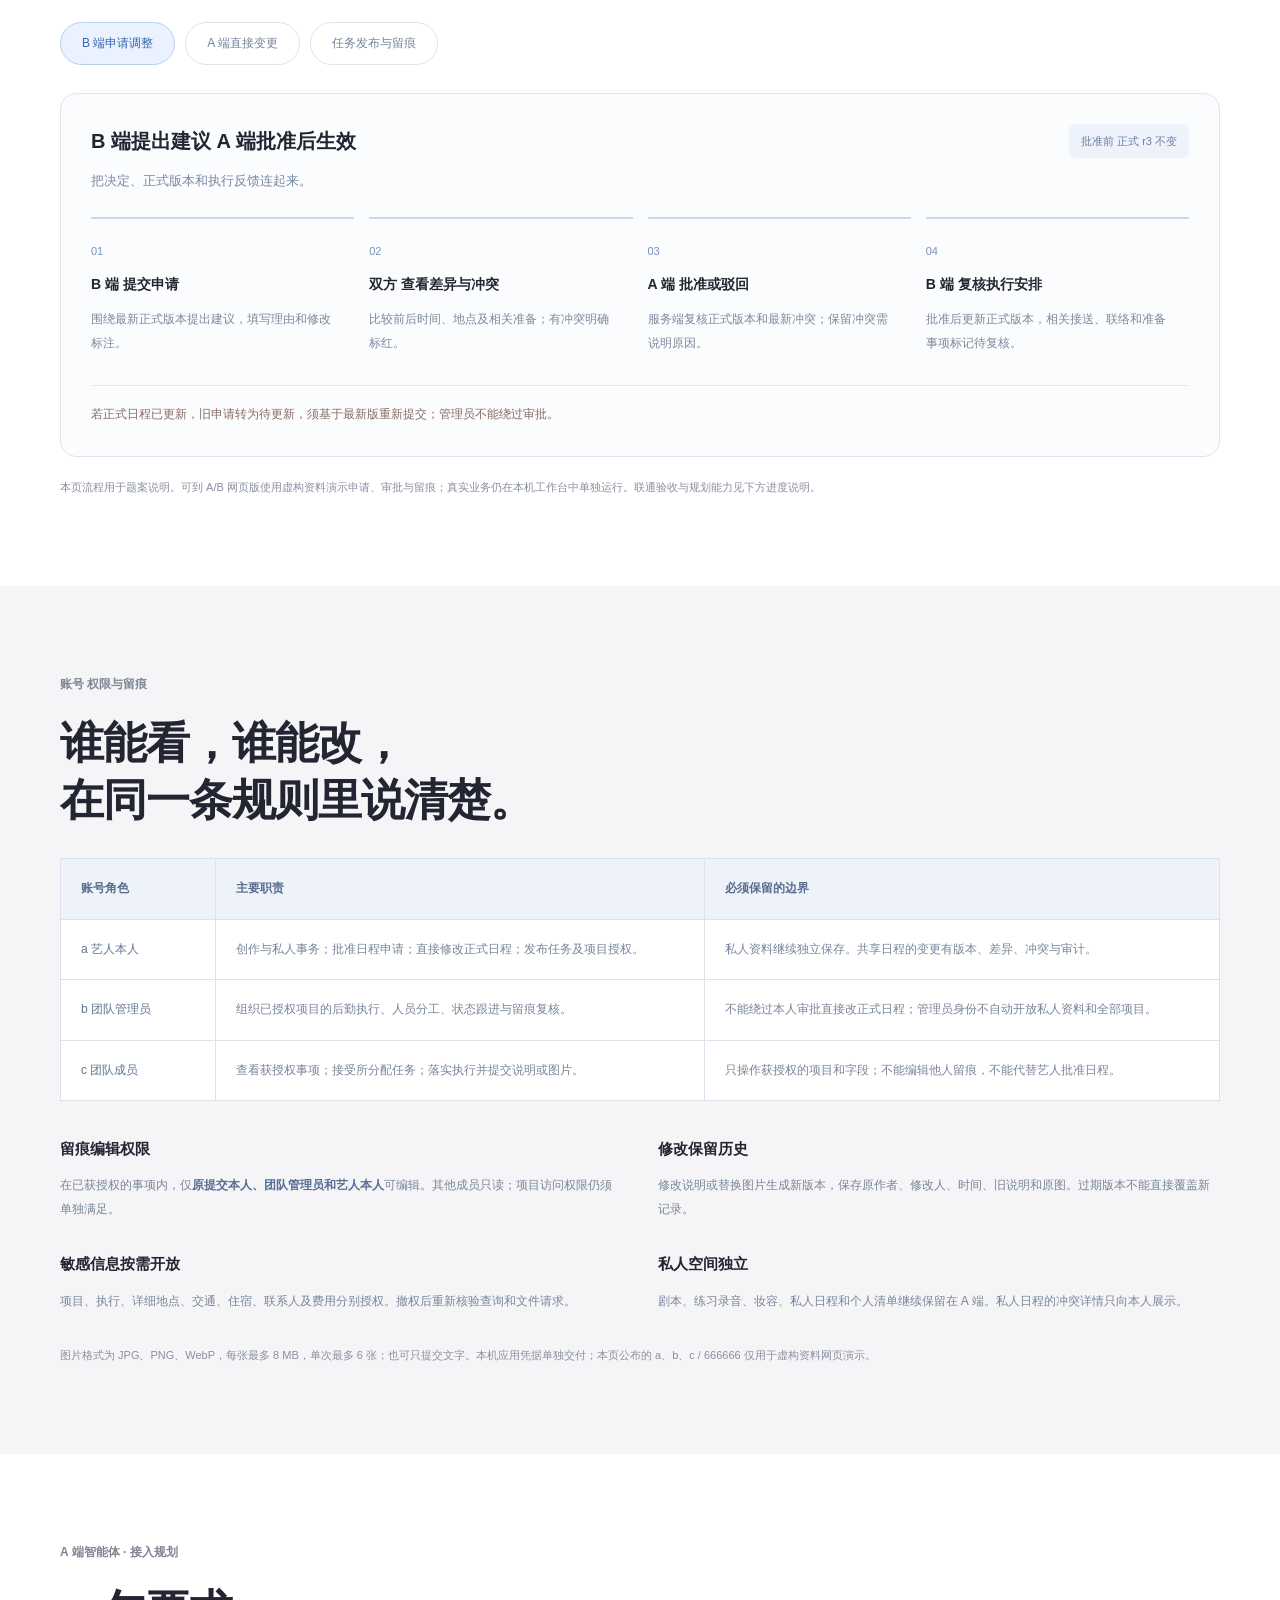
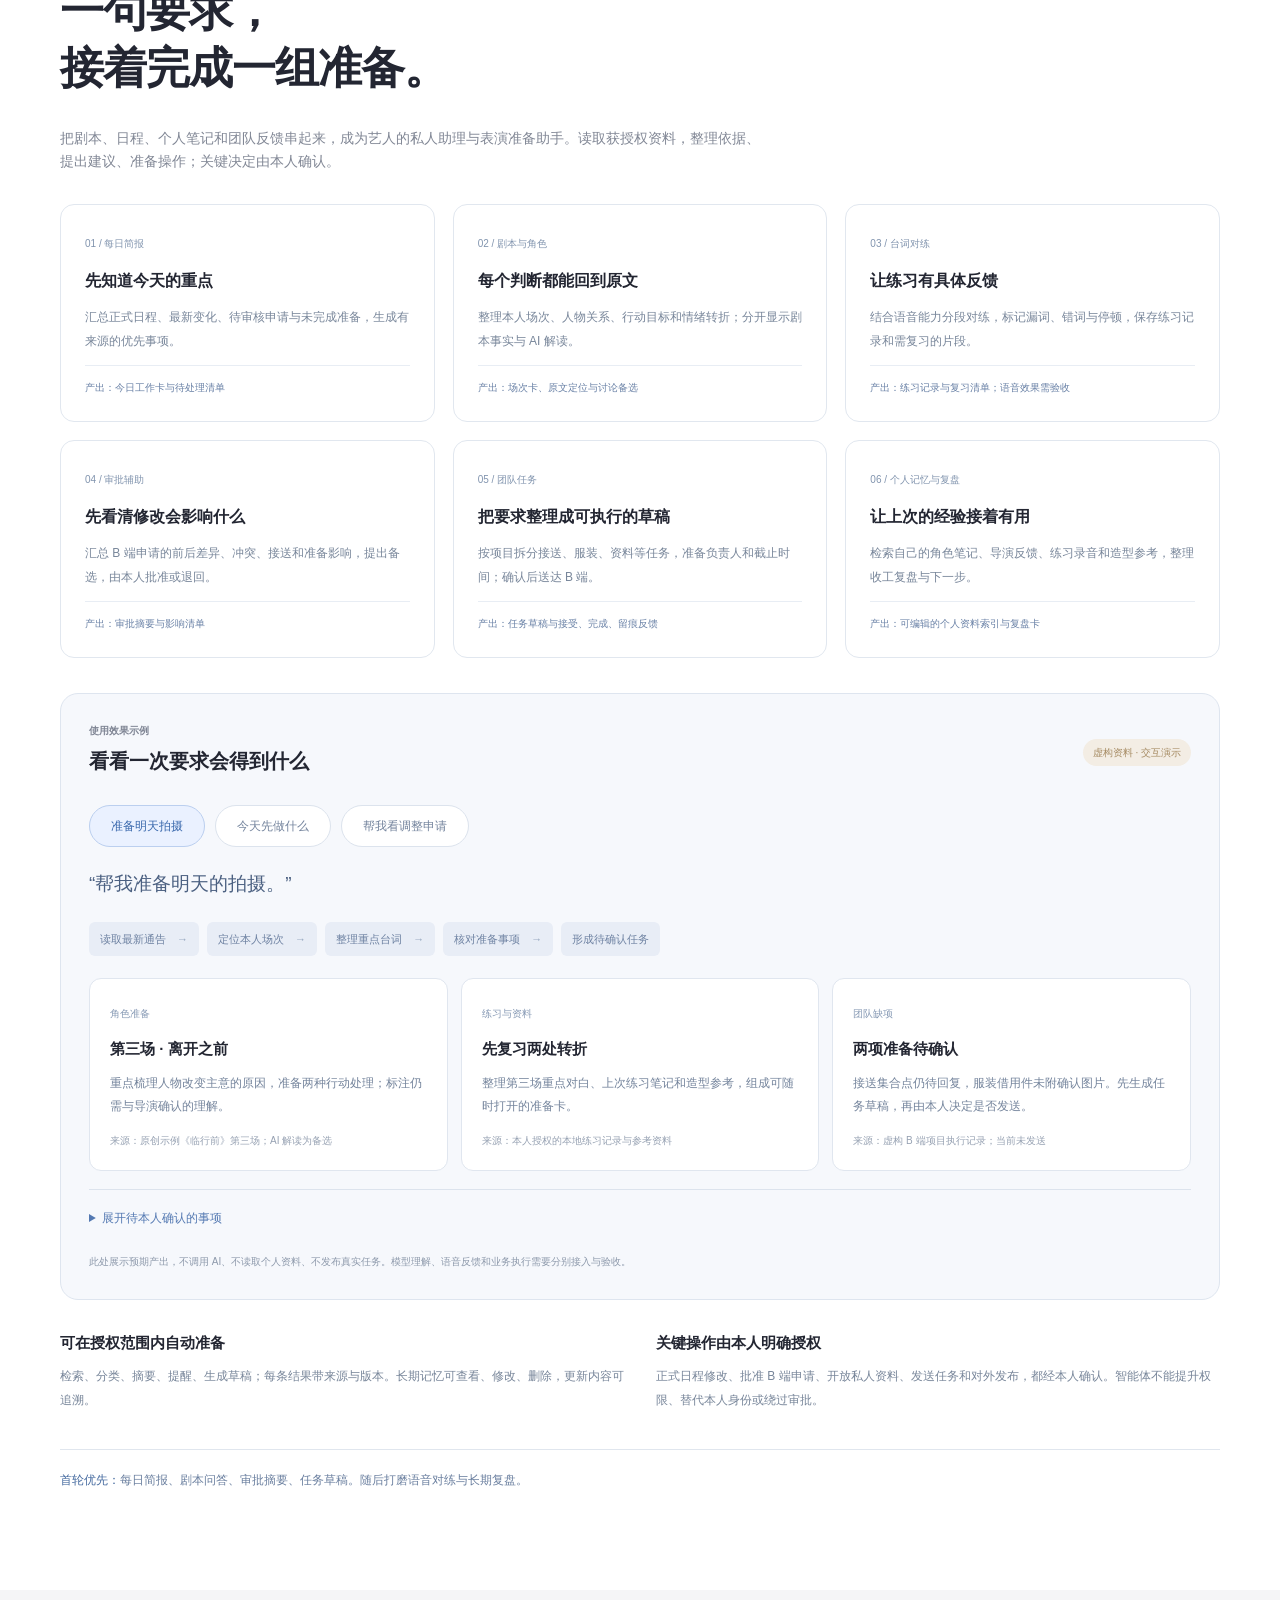
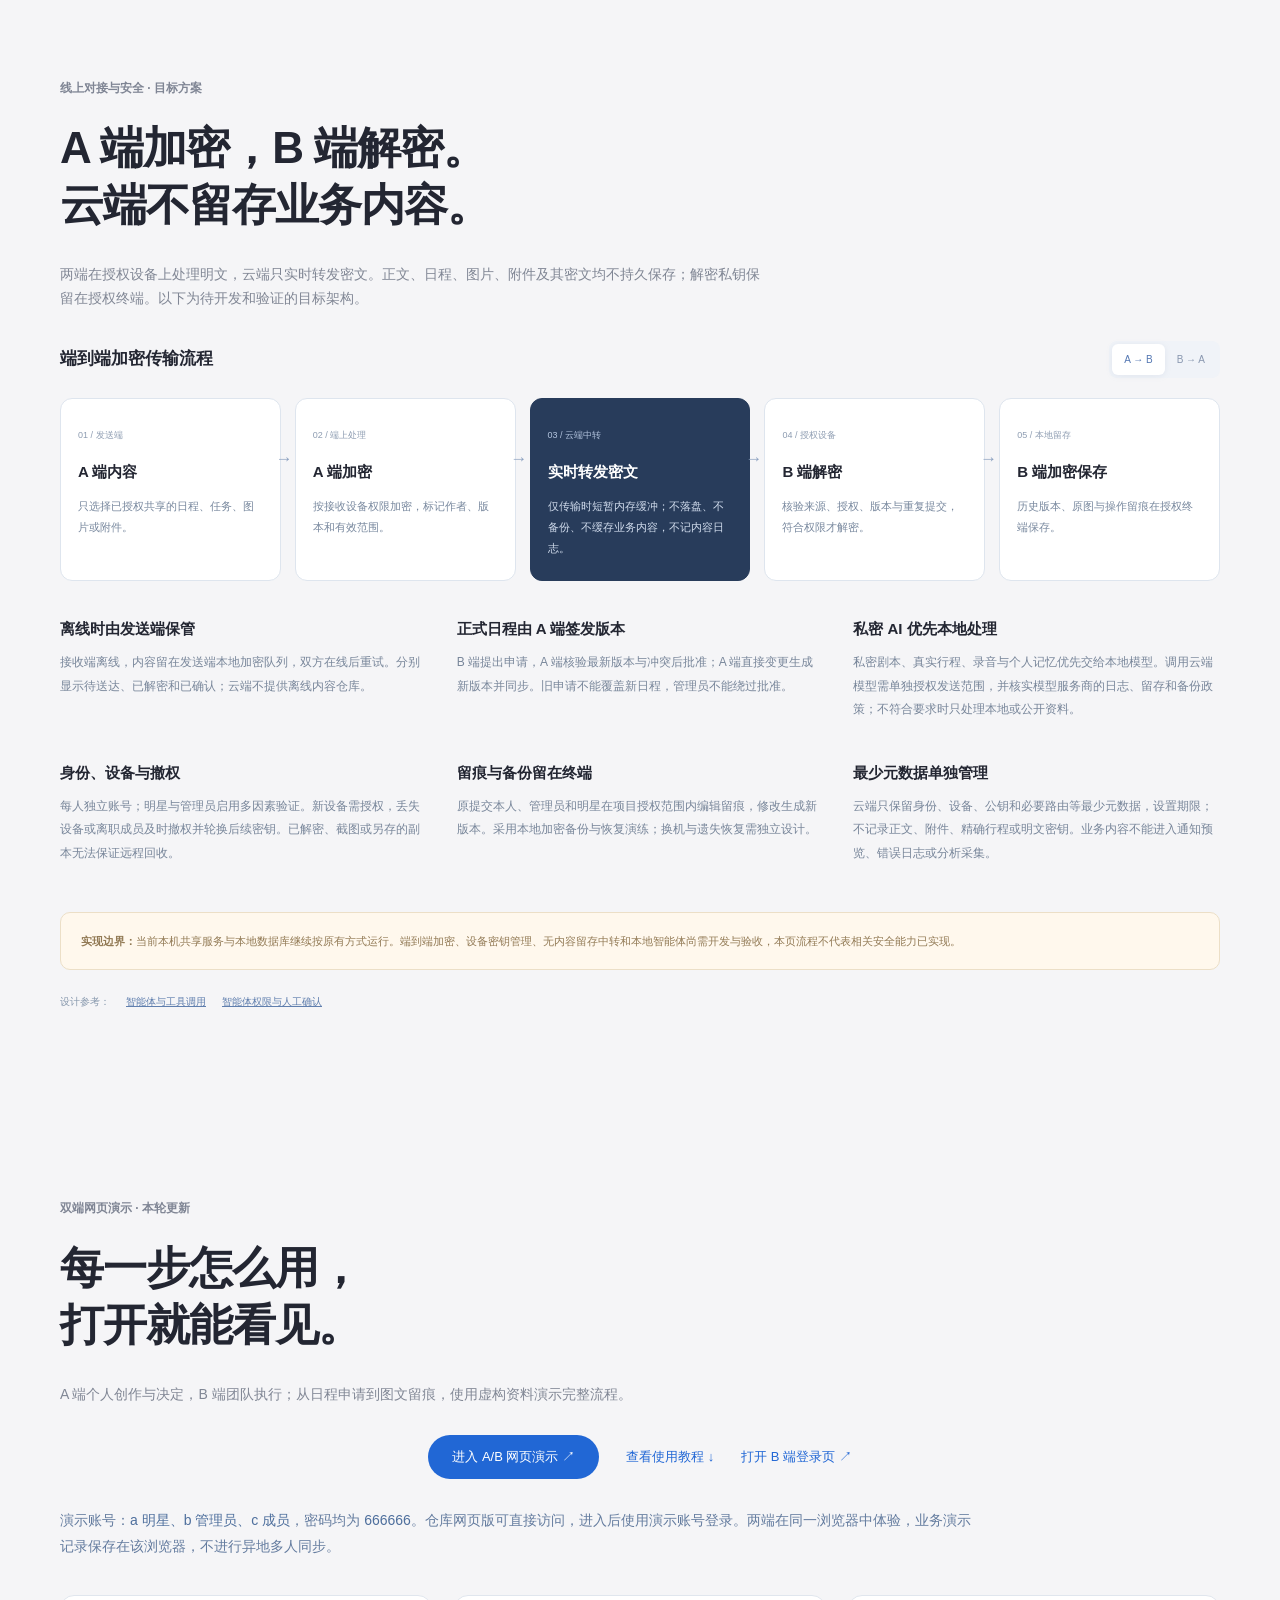
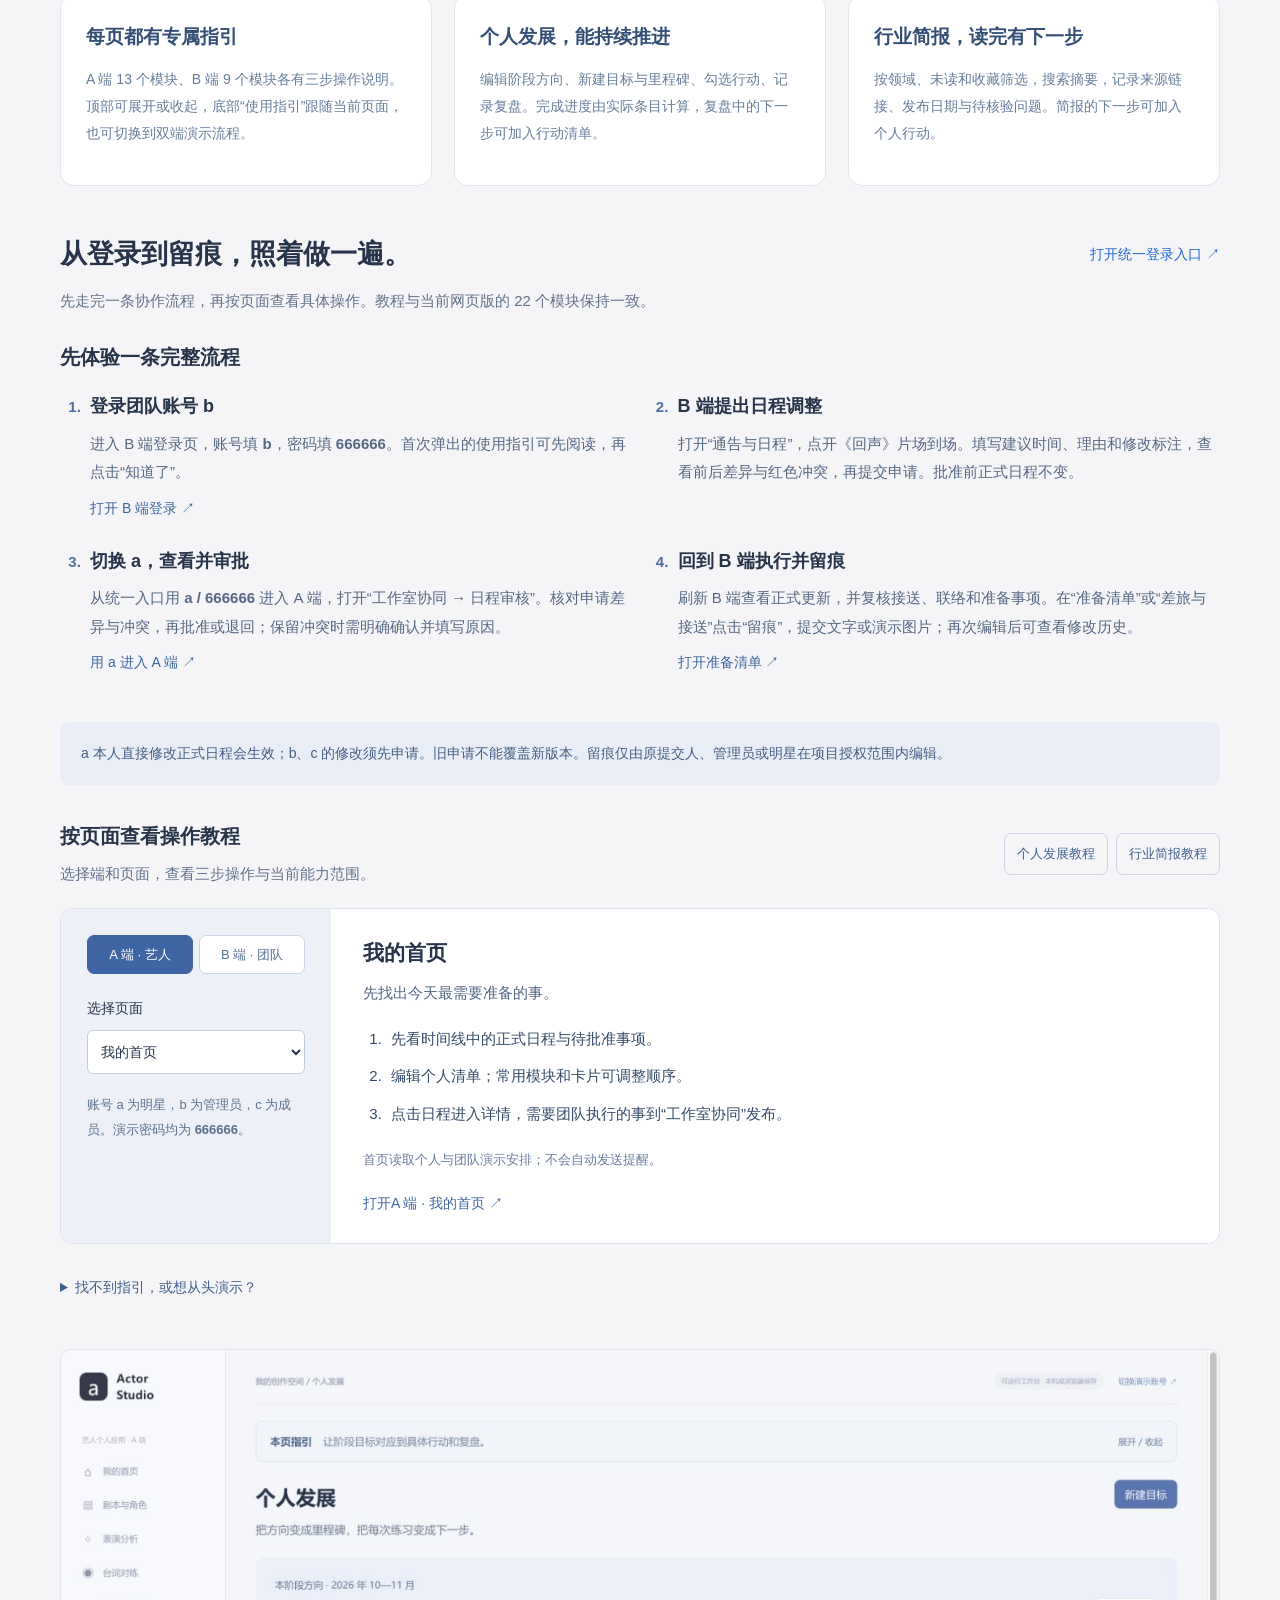
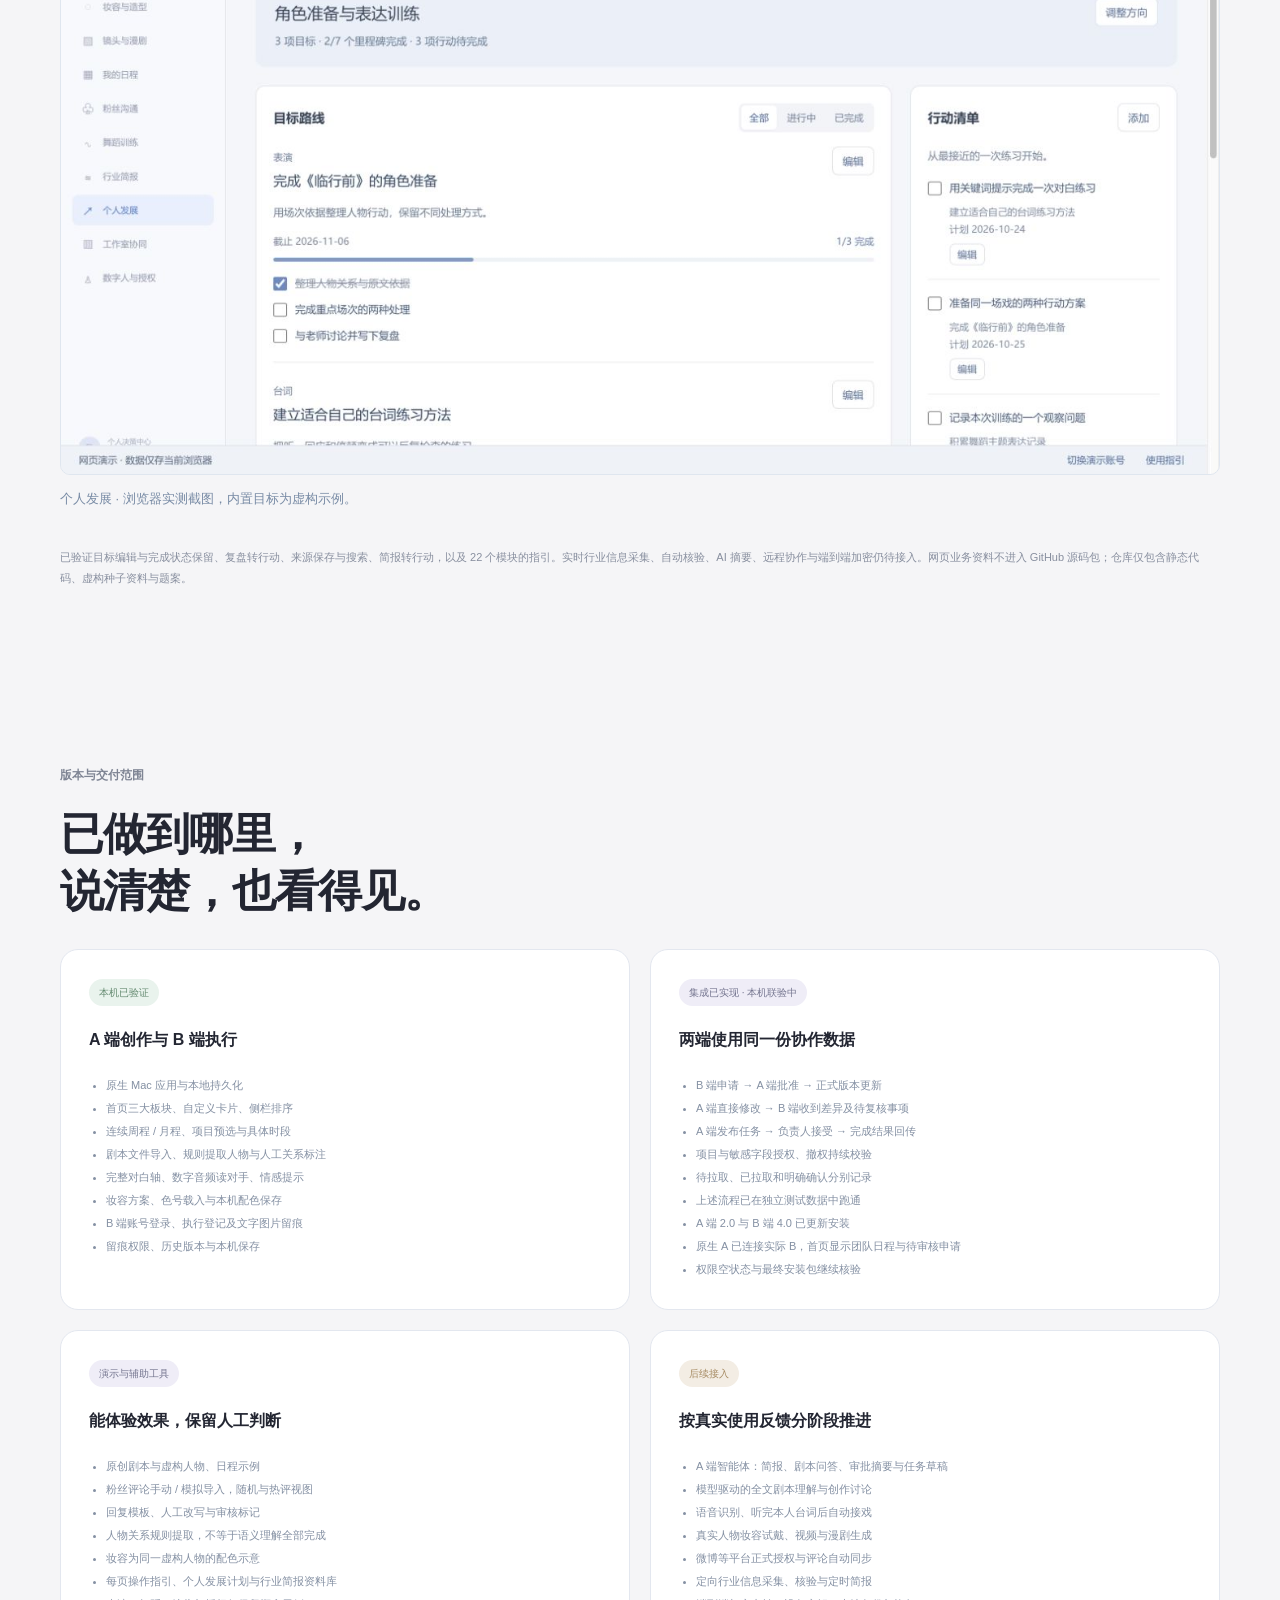
==== commit f73ffd28: "题案加入 A/B 完整使用教程和 22 个页面操作指引" ====
--- a/index.html
+++ b/index.html
@@ -4,7 +4,22 @@
 </style><style>/* A/B proposal additions; visual language follows the existing proposal. */
 .abp-modules{display:grid;grid-template-columns:repeat(3,minmax(0,1fr));gap:18px}.abp-modules article{background:#fff;border:1px solid #e2e6ef;border-radius:14px;padding:25px 26px}.abp-modules article>span{font-size:11px;color:#8f9eb5}.abp-modules h3{font-size:16px;margin:10px 0 12px}.abp-modules p{font-size:12px;color:#758198;line-height:1.9}.abp-modules small{display:block;color:#758cb0;font-size:10px;border-top:1px solid #edf0f5;padding-top:14px;margin-top:18px}.abp-software{margin:36px 0 0}.abp-software img{display:block;width:100%;border:1px solid #e0e6ef;border-radius:13px;box-shadow:0 18px 45px #344b7010}.abp-software figcaption{font-size:10px;line-height:1.8;color:#8d97a9;text-align:center;margin-top:13px}.abp-tabs{display:flex;flex-wrap:wrap;gap:10px;margin:28px 0}.abp-tabs button{border:1px solid #dce3ed;border-radius:99px;background:#fff;color:#74849d;padding:10px 21px;font-size:12px}.abp-tabs button[aria-selected=true]{background:#eaf1ff;border-color:#bbcfef;color:#3867ac}.abp-flow-panel{border:1px solid #dfe5ef;border-radius:16px;padding:30px;background:#fbfcfe}.abp-flow-heading{display:flex;align-items:start;justify-content:space-between;gap:25px}.abp-flow-heading h3{font-size:20px;margin-bottom:12px}.abp-flow-heading p{font-size:13px;color:#7888a0;margin-bottom:25px}.abp-formal{white-space:nowrap;background:#eef2fa;color:#6b7fa2;font-size:11px;border-radius:7px;padding:8px 12px}.abp-steps{list-style:none;display:grid;grid-template-columns:repeat(4,minmax(0,1fr));gap:15px;padding:0;margin:0}.abp-steps li{border-top:2px solid #cbd8ef;padding:18px 14px 10px 0;position:relative;min-width:0}.abp-step-number{font-size:11px;color:#7992b7}.abp-steps h4{font-size:14px;margin:11px 0}.abp-steps p{font-size:12px;line-height:1.95;color:#7c889b;margin-bottom:0}.abp-boundary{border-top:1px solid #e5e9f1;margin:20px 0 0;padding-top:17px;font-size:12px;color:#886a63;line-height:1.9}.abp-table-wrap{overflow:auto;margin:30px 0}.abp-role-table{width:100%;border-collapse:collapse;background:#fff;text-align:left;min-width:670px}.abp-role-table th,.abp-role-table td{border:1px solid #dce2ec;padding:18px 20px;vertical-align:top;font-size:12px;line-height:1.95}.abp-role-table thead th{background:#eef2f9;color:#596d8d;font-weight:600}.abp-role-table tbody th{width:155px;color:#607693;font-weight:500}.abp-role-table td{color:#78859a}.abp-rules{display:grid;grid-template-columns:repeat(2,minmax(0,1fr));gap:18px 35px;margin-top:35px}.abp-rules h3{font-size:15px;margin-bottom:12px}.abp-rules p{font-size:12px;line-height:2;color:#78859a}.abp-rules strong{color:#566d94;font-weight:600}#status .p-status-grid{grid-template-columns:repeat(2,minmax(0,1fr))}.p-nav nav{gap:17px}@media(max-width:800px){.abp-modules{grid-template-columns:repeat(2,minmax(0,1fr))}.abp-steps{grid-template-columns:repeat(2,minmax(0,1fr))}.abp-flow-heading{display:block}.abp-formal{display:inline-block;margin-bottom:18px}.abp-flow-panel{padding:23px}.abp-rules{grid-template-columns:1fr}}@media(max-width:520px){.abp-modules,#status .p-status-grid,.abp-steps{grid-template-columns:1fr}.abp-modules article{padding:22px}.abp-tabs button{padding:9px 14px;font-size:11px}.abp-flow-panel{padding:22px 18px}.abp-step-number{font-size:12px}}
 </style><style>.ag-section{scroll-margin-top:75px}.ag-capabilities{display:grid;grid-template-columns:repeat(3,minmax(0,1fr));gap:18px;margin:30px 0}.ag-capabilities article{border:1px solid #e1e7ef;border-radius:14px;padding:24px;background:#fff}.ag-capabilities article>span{font-size:10px;color:#8194ae}.ag-capabilities h3{font-size:16px;line-height:1.6;margin:13px 0}.ag-capabilities p,.ag-permission-grid p,.ag-security-rules p{color:#78869a;font-size:12px;line-height:1.95}.ag-capabilities small{display:block;border-top:1px solid #e8edf4;padding-top:13px;font-size:10px;color:#6981a6;line-height:1.8}.ag-demo{background:#f6f8fc;border:1px solid #dee5ef;border-radius:18px;padding:28px;margin-top:35px}.ag-demo-head,.ag-network-head{display:flex;align-items:center;justify-content:space-between;gap:20px}.ag-demo-head h3{margin:5px 0;font-size:20px}.ag-demo-head .p-eyebrow{margin:0;font-size:10px}.ag-demo .abp-tabs{margin:22px 0}.ag-ask{font-size:19px;line-height:1.6;color:#4b6081;margin:0 0 22px}.ag-trace{list-style:none;padding:0;margin:0 0 22px;display:flex;gap:8px;flex-wrap:wrap}.ag-trace li{font-size:11px;background:#e8edf6;border-radius:6px;color:#6e82a2;padding:8px 11px}.ag-trace li:not(:last-child):after{content:' →';margin-left:8px;color:#95a7bf}.ag-output-grid{display:grid;grid-template-columns:repeat(3,minmax(0,1fr));gap:13px}.ag-output{background:#fff;border:1px solid #e0e6ef;border-radius:12px;padding:20px}.ag-output>span{font-size:10px;color:#8699b4}.ag-output h4{font-size:15px;margin:11px 0}.ag-output p{font-size:12px;line-height:1.9;color:#74849c;margin:0 0 14px}.ag-output small{display:block;font-size:10px;line-height:1.8;color:#96a1b2}.ag-output.ag-warning{border-color:#e7c7c3;background:#fffafa}.ag-warning h4{color:#b36761}.ag-review{margin-top:18px;border-top:1px solid #dce3ed;padding-top:18px}.ag-review summary{cursor:pointer;font-size:12px;color:#5479b2;line-height:1.8}.ag-review ul{padding-left:19px;font-size:12px;color:#718098;line-height:2.2}.ag-confirm{padding:10px 14px;border-radius:8px;background:#eaf0fa;color:#617fae;font-size:11px;line-height:1.8}.ag-demo-note{font-size:10px;color:#8d99ab;line-height:1.9;margin:22px 0 0}.ag-permission-grid{display:grid;grid-template-columns:1fr 1fr;gap:32px;margin:30px 0 0}.ag-permission-grid h3,.ag-security-rules h3{font-size:15px;margin:0 0 10px}.ag-priority{font-size:12px;color:#6a7f9f;border-top:1px solid #e0e6ee;padding-top:20px;margin-top:25px}.ag-priority strong{font-weight:500;color:#456a9f}.ag-network-head{margin:30px 0 20px}.ag-network-head>h3{font-size:17px;margin:0}.ag-network{list-style:none;padding:0;margin:0;display:grid;grid-template-columns:repeat(5,minmax(0,1fr));gap:14px}.ag-network li{position:relative;background:#fff;border:1px solid #dee5ee;border-radius:12px;padding:21px 17px}.ag-network li:not(:last-child):after{content:'→';position:absolute;right:-13px;top:46px;color:#8ca1c0;z-index:1;font-size:17px}.ag-network li>span{font-size:9px;color:#8d9cb1}.ag-network h3{font-size:15px;line-height:1.6;margin:15px 0 12px}.ag-network p{font-size:11px;line-height:1.9;color:#78889e;margin:0}.ag-network .ag-relay{background:#283c5b;border-color:#283c5b;color:#fff}.ag-relay>span{color:#b4c5df!important}.ag-relay p{color:#d1dced}.ag-security-rules{display:grid;grid-template-columns:repeat(3,minmax(0,1fr));gap:26px 30px;margin:35px 0}.ag-plan-note{background:#fff8ed;border:1px solid #ecdfc7;border-radius:10px;padding:17px 20px;color:#927a55;font-size:11px;line-height:2}.ag-plan-note strong{font-weight:600}.ag-references{font-size:10px;color:#8798ad;margin-top:22px;line-height:2}.ag-references a{color:#607fae;text-decoration:underline;margin-left:16px}.ag-delivery{border-top:1px solid #e0e6ef;margin-top:30px;padding-top:20px;font-size:11px;color:#8694a9;line-height:2}.ag-delivery a{color:#587cb4}.p-nav>.p-wrap{gap:18px}.p-nav nav{gap:13px}.p-nav nav a{font-size:11px}button:focus-visible,a:focus-visible,summary:focus-visible{outline:2px solid #527ab7;outline-offset:4px}section[id]{scroll-margin-top:76px}@media(max-width:1050px){.p-nav nav{gap:10px}.p-nav nav a{font-size:10px}.ag-network{grid-template-columns:repeat(3,minmax(0,1fr))}.ag-network li:nth-child(3):after{display:none}}@media(max-width:800px){.ag-capabilities,.ag-security-rules{grid-template-columns:repeat(2,minmax(0,1fr))}.ag-output-grid{grid-template-columns:1fr}.ag-network{grid-template-columns:1fr}.ag-network li:not(:last-child):after{display:block;content:'↓';right:22px;top:auto;bottom:-18px}.ag-network li{padding:19px 22px}.ag-network h3{margin:8px 0}.ag-demo{padding:23px}.p-nav nav a:nth-child(-n+2){display:none}}@media(max-width:520px){.ag-capabilities,.ag-security-rules,.ag-permission-grid{grid-template-columns:1fr}.ag-demo-head{display:block}.ag-demo-head .p-badge{margin-top:14px}.ag-network-head{align-items:flex-start}.ag-network-head>h3{font-size:15px;max-width:130px}.ag-demo{padding:21px 18px}.ag-ask{font-size:17px}.ag-references a{display:block;margin-left:0}.ag-capabilities article{padding:22px}}
-</style><style>.wb-update-grid{display:grid;grid-template-columns:repeat(3,minmax(0,1fr));gap:22px;margin:35px 0}.wb-update-grid article{background:white;border:1px solid #e0e6ee;border-radius:14px;padding:25px}.wb-update-grid h3{font-size:19px;margin:0 0 13px;color:#344f76}.wb-update-grid p{font-size:14px;line-height:1.9;color:#677d9b}.wb-shots{display:grid;grid-template-columns:1fr;gap:25px;margin:36px 0}.wb-shots figure{margin:0;min-width:0}.wb-shots img{width:100%;display:block;border:1px solid #dfe6ef;border-radius:10px}.wb-shots figcaption{font-size:13px;color:#788ba5;margin-top:12px;line-height:1.8}.wb-access{font-size:14px;line-height:1.9;color:#647c9f;max-width:920px}.wb-access b{font-weight:500;color:#4e6f9d}@media(max-width:800px){.wb-update-grid,.wb-shots{grid-template-columns:1fr}.wb-update-grid{gap:14px}.wb-update-grid article{padding:21px}}</style></head>
+</style><style>.wb-update-grid{display:grid;grid-template-columns:repeat(3,minmax(0,1fr));gap:22px;margin:35px 0}.wb-update-grid article{background:white;border:1px solid #e0e6ee;border-radius:14px;padding:25px}.wb-update-grid h3{font-size:19px;margin:0 0 13px;color:#344f76}.wb-update-grid p{font-size:14px;line-height:1.9;color:#677d9b}.wb-shots{display:grid;grid-template-columns:1fr;gap:25px;margin:36px 0}.wb-shots figure{margin:0;min-width:0}.wb-shots img{width:100%;display:block;border:1px solid #dfe6ef;border-radius:10px}.wb-shots figcaption{font-size:13px;color:#788ba5;margin-top:12px;line-height:1.8}.wb-access{font-size:14px;line-height:1.9;color:#647c9f;max-width:920px}.wb-access b{font-weight:500;color:#4e6f9d}@media(max-width:800px){.wb-update-grid,.wb-shots{grid-template-columns:1fr}.wb-update-grid{gap:14px}.wb-update-grid article{padding:21px}}</style><style>
+/* Tutorial follows the existing proposal's type and palette. */
+.proposal-tutorial{margin:48px 0 42px;scroll-margin-top:95px;color:#273449}
+.tutorial-heading{display:flex;justify-content:space-between;gap:24px;align-items:start;margin-bottom:27px}
+.tutorial-heading h3{font-size:27px;line-height:1.5;letter-spacing:0;margin:0 0 12px}.tutorial-heading p{font-size:15px;line-height:1.85;color:#63718a;max-width:760px;margin:0}
+.tutorial-heading>.p-text-link{white-space:nowrap;font-size:14px;margin-top:9px}.proposal-tutorial h4{font-size:20px;line-height:1.6;margin:0 0 18px}
+.tutorial-flow{display:grid;grid-template-columns:repeat(2,minmax(0,1fr));gap:0 40px;padding:0 0 0 25px;margin:0 0 22px}
+.tutorial-flow li{padding:0 0 24px 5px;line-height:1.85;font-size:15px}.tutorial-flow li::marker{color:#4e6f9d;font-weight:600}
+.tutorial-flow strong{display:block;font-size:18px;line-height:1.7;margin-bottom:8px}.tutorial-flow p{font-size:15px;line-height:1.9;color:#566782;margin:0 0 7px}.tutorial-flow a,.tutorial-page-panel a{font-size:14px;color:#3d65a0;text-decoration:none}.tutorial-flow a:hover,.tutorial-page-panel a:hover{text-decoration:underline}
+.tutorial-rule{background:#e9eef6;padding:18px 21px;border-radius:8px;font-size:14px;line-height:1.9;color:#455e83;margin:0 0 35px}
+.tutorial-pages-heading{align-items:center;margin-bottom:20px}.tutorial-pages-heading h4{margin-bottom:8px}.tutorial-shortcuts{display:flex;gap:8px;flex-shrink:0}.tutorial-shortcuts button{font:inherit;font-size:13px;color:#3f6091;background:transparent;border:1px solid #cbd6e6;border-radius:7px;padding:9px 12px;cursor:pointer}
+.tutorial-page-layout{display:grid;grid-template-columns:270px minmax(0,1fr);background:#fff;border:1px solid #dce3ed;border-radius:12px;overflow:hidden}.tutorial-controls{padding:26px;background:#edf1f7}.tutorial-side{display:flex;gap:6px;margin-bottom:23px}.tutorial-side button{font:inherit;font-size:13px;line-height:1.5;flex:1;border:1px solid #c9d5e6;background:#fff;color:#587294;border-radius:7px;padding:9px 4px;cursor:pointer}.tutorial-side button[aria-pressed=true]{background:#3f65a3;color:#fff;border-color:#3f65a3}
+.tutorial-controls label{display:block;font-size:14px;margin:0 0 9px}.tutorial-controls select{font:inherit;font-size:14px;width:100%;min-height:44px;box-sizing:border-box;padding:9px;background:#fff;color:#273449;border:1px solid #bfcde0;border-radius:6px}.tutorial-controls p{font-size:13px;line-height:1.9;color:#5d718e;margin:19px 0 0}.tutorial-page-panel{min-width:0;padding:27px 32px}.tutorial-page-panel h4{font-size:21px;margin:0 0 10px}.tutorial-purpose{font-size:15px;line-height:1.9;margin:0 0 17px;color:#516581}.tutorial-page-panel ol{padding-left:23px;margin:0 0 20px}.tutorial-page-panel li{padding-left:5px;font-size:15px;line-height:1.9;margin:9px 0;color:#354b6a}.tutorial-limit{font-size:13px;line-height:1.9;color:#697d9b;margin:0 0 17px}.tutorial-help{margin-top:23px;font-size:14px;line-height:1.9;color:#586f90}.tutorial-help summary{cursor:pointer;font-weight:500;color:#3f5e8a;padding:7px 0}.tutorial-help p{max-width:980px;margin:10px 0}.proposal-tutorial button:focus-visible,.proposal-tutorial select:focus-visible,.proposal-tutorial a:focus-visible,.proposal-tutorial summary:focus-visible{outline:3px solid #adc2e4;outline-offset:3px}
+@media(max-width:900px){.tutorial-heading{display:block}.tutorial-heading>.p-text-link{display:inline-block;margin-top:17px}.tutorial-shortcuts{margin-top:16px}.tutorial-page-layout{grid-template-columns:235px minmax(0,1fr)}.tutorial-controls{padding:22px}.tutorial-page-panel{padding:24px}}
+@media(max-width:600px){.proposal-tutorial{margin-top:35px}.tutorial-heading h3{font-size:24px;max-width:320px}.tutorial-heading p{font-size:14px}.tutorial-flow{grid-template-columns:1fr;gap:0;padding-left:23px}.tutorial-flow li{padding-bottom:22px}.tutorial-flow strong{font-size:17px}.tutorial-flow p{font-size:14px}.tutorial-rule{padding:16px;font-size:13px}.tutorial-page-layout{grid-template-columns:1fr}.tutorial-controls{padding:20px}.tutorial-side{margin-bottom:17px}.tutorial-controls p{margin-top:13px}.tutorial-page-panel{padding:23px 20px}.tutorial-page-panel h4{font-size:20px}.tutorial-page-panel li,.tutorial-purpose{font-size:14px}.tutorial-shortcuts{flex-wrap:wrap}.tutorial-help{font-size:13px}}
+</style></head>
 <body><header class="p-nav"><div class="p-wrap"><a class="p-brand" href="#"><b>a</b> Actor Studio</a><nav aria-label="提案导航"><a href="#modules">功能效果</a><a href="#team">双端协同</a><a href="#b-operations">团队执行</a><a href="#agent">A 端智能体</a><a href="#security">加密方案</a><a href="#web-demo">网页演示</a><a href="#status">当前进度</a></nav><a class="p-button small" href="https://kelen1421.github.io/actor-studio-proposal/web/" target="_blank" rel="noopener">进入工作台 ↗</a></div></header>
 <main><section class="p-hero"><div class="p-wrap"><p class="p-eyebrow">演员 AI 团队工作台 · 产品提案 2026.10</p><h1>创作，回到自己。<br><em>协作，井然有序。</em></h1><p class="p-lead">A 端是艺人的个人决策中心。B 端是工作室的后勤执行中心。<br>从一天的安排，到一个角色的理解，把重点放在眼前。</p><div class="p-actions"><a class="p-button" href="#personalize">查看个人工作台示意</a><a class="p-text-link" href="#modules">探索功能效果 ↓</a></div>
 <div class="p-product" id="personalize"><div class="p-window-bar"><span>● ● ●</span><span>我的演员工作台</span><small>界面示意 · 虚构安排</small></div><div class="p-workspace"><aside><strong>a<br><small>Actor Studio</small></strong><a class="active" href="#personalize">⌂ 我的首页</a><a href="#modules">▤ 剧本与角色</a><a href="#modules">◉ 台词对练</a><a href="#schedule">▦ 我的日程</a><a href="#team">▥ 工作室协同</a><small class="p-personal">个人空间<br>私人资料仅本人可见</small></aside><div class="p-dashboard"><div class="p-dashboard-top"><b>我的工作台</b><a href="#personalize">首页配置示意 ↓</a></div><article class="p-home-day"><div class="p-card-head"><h3>我的日程</h3><span>周五 · 全天概览</span></div><div class="p-home-axis"><div><time>09:00—10:00</time><i></i><b>角色准备</b><small>人物与场次</small></div><div><time>10:00—11:00</time><i></i><b>剧本围读</b><small>重点台词</small></div><div><time>11:15—12:00</time><i></i><b>台词课程</b><small>周期安排</small></div><div><time>14:00—16:00</time><i></i><b>场次排练</b><small>第三场</small></div><div><time>17:00—18:00</time><i></i><b>妆造沟通</b><small>参考配色</small></div></div></article><div class="p-home-duo"><article><div class="p-card-head"><h3>工作室协同</h3><a href="#team">协同规则 ↓</a></div><div class="p-numbers"><span><b>2</b>待本人审核</span><span><b>3</b>执行待确认</span><span><b>1</b>任务待接受</span></div><p>到场时间拟顺延 30 分钟<br><small>先看差异、冲突与执行影响，再做决定</small></p></article><article><div class="p-card-head"><h3>个人清单</h3><span>仅本人可见</span></div><p>◯ 补充角色成长笔记</p><p>◯ 复盘第三场的情绪转折</p><p class="p-dim">＋ 记下一件自己的事</p></article></div><div class="p-custom-label">自定义内容 <span>卡片大小 · 模块加减 · 顺序调整</span></div><div class="p-home-custom"><a href="#modules"><small>剧本与角色</small><b>《临行前》</b><span>5 位人物 · 关系线索与场次依据</span></a><a href="#modules"><small>台词对练</small><b>“明天我会回来。”</b><span>完整对话轴 · 数字音频读对手</span></a><a href="#modules"><small>妆容与造型</small><div class="p-palette"><i></i><i></i><i></i></div><span>清透日常 · 已保存配色</span></a></div></div></div></div><p class="p-caption">首页固定保留「日程、工作室协同、个人清单」三大板块，其余内容按个人习惯选择。应用与提案统一使用微软雅黑。</p></div></section>
@@ -98,7 +113,23 @@
 </div></section>
 <!-- AGENT AND RELAY PLAN END -->
 
-<section class="p-section p-soft" id="web-demo"><div class="p-wrap"><p class="p-eyebrow">双端网页演示 · 本轮更新</p><h2>每一步怎么用，<br>打开就能看见。</h2><p class="p-section-lead">A 端个人创作与决定，B 端团队执行；从日程申请到图文留痕，使用虚构资料演示完整流程。</p><div class="p-actions"><a class="p-button" href="https://kelen1421.github.io/actor-studio-proposal/web/" target="_blank" rel="noopener">进入 A/B 网页演示 ↗</a><a class="p-text-link" href="https://kelen1421.github.io/actor-studio-proposal/web/b/auth.html" target="_blank" rel="noopener">打开 B 端登录页 ↗</a></div><p class="wb-access">演示账号：<b>a 明星、b 管理员、c 成员</b>，密码均为 <b>666666</b>。仓库网页版可直接访问，进入后使用演示账号登录。两端在同一浏览器中体验，业务演示记录保存在该浏览器，不进行异地多人同步。</p><div class="wb-update-grid"><article><h3>每页都有专属指引</h3><p>A 端 13 个模块、B 端 9 个模块各有三步操作说明。顶部可展开或收起，底部“使用指引”跟随当前页面，也可切换到双端演示流程。</p></article><article><h3>个人发展，能持续推进</h3><p>编辑阶段方向、新建目标与里程碑、勾选行动、记录复盘。完成进度由实际条目计算，复盘中的下一步可加入行动清单。</p></article><article><h3>行业简报，读完有下一步</h3><p>按领域、未读和收藏筛选，搜索摘要，记录来源链接、发布日期与待核验问题。简报的下一步可加入个人行动。</p></article></div><div class="wb-shots"><figure><img src="[data-uri]" alt="个人发展网页版实测：阶段方向、目标路线和行动清单" loading="lazy"><figcaption>个人发展 · 浏览器实测截图，内置目标为虚构示例。</figcaption></figure></div><p class="p-caption">已验证目标编辑与完成状态保留、复盘转行动、来源保存与搜索、简报转行动，以及 22 个模块的指引。实时行业信息采集、自动核验、AI 摘要、远程协作与端到端加密仍待接入。网页业务资料不进入 GitHub 源码包；仓库仅包含静态代码、虚构种子资料与题案。</p></div></section>
+<section class="p-section p-soft" id="web-demo"><div class="p-wrap"><p class="p-eyebrow">双端网页演示 · 本轮更新</p><h2>每一步怎么用，<br>打开就能看见。</h2><p class="p-section-lead">A 端个人创作与决定，B 端团队执行；从日程申请到图文留痕，使用虚构资料演示完整流程。</p><div class="p-actions"><a class="p-button" href="https://kelen1421.github.io/actor-studio-proposal/web/" target="_blank" rel="noopener">进入 A/B 网页演示 ↗</a><a class="p-text-link" href="#tutorial">查看使用教程 ↓</a><a class="p-text-link" href="https://kelen1421.github.io/actor-studio-proposal/web/b/auth.html" target="_blank" rel="noopener">打开 B 端登录页 ↗</a></div><p class="wb-access">演示账号：<b>a 明星、b 管理员、c 成员</b>，密码均为 <b>666666</b>。仓库网页版可直接访问，进入后使用演示账号登录。两端在同一浏览器中体验，业务演示记录保存在该浏览器，不进行异地多人同步。</p><div class="wb-update-grid"><article><h3>每页都有专属指引</h3><p>A 端 13 个模块、B 端 9 个模块各有三步操作说明。顶部可展开或收起，底部“使用指引”跟随当前页面，也可切换到双端演示流程。</p></article><article><h3>个人发展，能持续推进</h3><p>编辑阶段方向、新建目标与里程碑、勾选行动、记录复盘。完成进度由实际条目计算，复盘中的下一步可加入行动清单。</p></article><article><h3>行业简报，读完有下一步</h3><p>按领域、未读和收藏筛选，搜索摘要，记录来源链接、发布日期与待核验问题。简报的下一步可加入个人行动。</p></article></div><section id="tutorial" class="proposal-tutorial" aria-labelledby="tutorial-title">
+<div class="tutorial-heading"><div><h3 id="tutorial-title">从登录到留痕，照着做一遍。</h3><p>先走完一条协作流程，再按页面查看具体操作。教程与当前网页版的 22 个模块保持一致。</p></div><a class="p-text-link" href="https://kelen1421.github.io/actor-studio-proposal/web/" target="_blank" rel="noopener">打开统一登录入口 ↗</a></div>
+<h4>先体验一条完整流程</h4>
+<ol class="tutorial-flow">
+<li><strong>登录团队账号 b</strong><p>进入 B 端登录页，账号填 <b>b</b>，密码填 <b>666666</b>。首次弹出的使用指引可先阅读，再点击“知道了”。</p><a href="https://kelen1421.github.io/actor-studio-proposal/web/b/auth.html" target="_blank" rel="noopener">打开 B 端登录 ↗</a></li>
+<li><strong>B 端提出日程调整</strong><p>打开“通告与日程”，点开《回声》片场到场。填写建议时间、理由和修改标注，查看前后差异与红色冲突，再提交申请。批准前正式日程不变。</p></li>
+<li><strong>切换 a，查看并审批</strong><p>从统一入口用 <b>a / 666666</b> 进入 A 端，打开“工作室协同 → 日程审核”。核对申请差异与冲突，再批准或退回；保留冲突时需明确确认并填写原因。</p><a href="https://kelen1421.github.io/actor-studio-proposal/web/?account=a" target="_blank" rel="noopener">用 a 进入 A 端 ↗</a></li>
+<li><strong>回到 B 端执行并留痕</strong><p>刷新 B 端查看正式更新，并复核接送、联络和准备事项。在“准备清单”或“差旅与接送”点击“留痕”，提交文字或演示图片；再次编辑后可查看修改历史。</p><a href="https://kelen1421.github.io/actor-studio-proposal/web/b/index.html#checklists" target="_blank" rel="noopener">打开准备清单 ↗</a></li>
+</ol>
+<p class="tutorial-rule">a 本人直接修改正式日程会生效；b、c 的修改须先申请。旧申请不能覆盖新版本。留痕仅由原提交人、管理员或明星在项目授权范围内编辑。</p>
+<div class="tutorial-heading tutorial-pages-heading"><div><h4>按页面查看操作教程</h4><p>选择端和页面，查看三步操作与当前能力范围。</p></div><div class="tutorial-shortcuts"><button type="button" data-tutorial-jump="growth">个人发展教程</button><button type="button" data-tutorial-jump="industry">行业简报教程</button></div></div>
+<div class="tutorial-page-layout" data-ui>
+<div class="tutorial-controls"><div class="tutorial-side" role="group" aria-label="选择教程端"><button type="button" data-tutorial-side="a" aria-pressed="true">A 端 · 艺人</button><button type="button" data-tutorial-side="b" aria-pressed="false">B 端 · 团队</button></div><label for="tutorial-module">选择页面</label><select id="tutorial-module"></select><p>账号 a 为明星，b 为管理员，c 为成员。演示密码均为 <b>666666</b>。</p></div>
+<article id="tutorial-page-panel" class="tutorial-page-panel" aria-live="polite"></article>
+</div>
+<details class="tutorial-help"><summary>找不到指引，或想从头演示？</summary><p>进入工作台后，顶部“本页指引”可展开，底部“使用指引”可随时重开；“本页操作”讲当前页面，“双端演示流程”讲完整协作。需要重新开始时，可在指引中选择“恢复演示数据”，这会清除当前浏览器中的新增演示记录和图片。</p><p>两端请用同一浏览器打开，切换后刷新读取最新数据。当前只演示虚构资料，记录保存在当前浏览器；不支持异地多人同步，行业简报不会实时抓取新闻，AI 和加密中继仍待接入。</p></details>
+</section><div class="wb-shots"><figure><img src="[data-uri]" alt="个人发展网页版实测：阶段方向、目标路线和行动清单" loading="lazy"><figcaption>个人发展 · 浏览器实测截图，内置目标为虚构示例。</figcaption></figure></div><p class="p-caption">已验证目标编辑与完成状态保留、复盘转行动、来源保存与搜索、简报转行动，以及 22 个模块的指引。实时行业信息采集、自动核验、AI 摘要、远程协作与端到端加密仍待接入。网页业务资料不进入 GitHub 源码包；仓库仅包含静态代码、虚构种子资料与题案。</p></div></section>
 <section class="p-section p-soft" id="status"><div class="p-wrap"><p class="p-eyebrow">版本与交付范围</p><h2>已做到哪里，<br>说清楚，也看得见。</h2><div class="p-status-grid"><article><span class="p-badge live">本机已验证</span><h3>A 端创作与 B 端执行</h3><ul><li>原生 Mac 应用与本地持久化</li><li>首页三大板块、自定义卡片、侧栏排序</li><li>连续周程 / 月程、项目预选与具体时段</li><li>剧本文件导入、规则提取人物与人工关系标注</li><li>完整对白轴、数字音频读对手、情感提示</li><li>妆容方案、色号载入与本机配色保存</li><li>B 端账号登录、执行登记及文字图片留痕</li><li>留痕权限、历史版本与本机保存</li></ul></article><article><span class="p-badge">集成已实现 · 本机联验中</span><h3>两端使用同一份协作数据</h3><ul><li>B 端申请 → A 端批准 → 正式版本更新</li><li>A 端直接修改 → B 端收到差异及待复核事项</li><li>A 端发布任务 → 负责人接受 → 完成结果回传</li><li>项目与敏感字段授权、撤权持续校验</li><li>待拉取、已拉取和明确确认分别记录</li><li>上述流程已在独立测试数据中跑通</li><li>A 端 2.0 与 B 端 4.0 已更新安装</li><li>原生 A 已连接实际 B，首页显示团队日程与待审核申请</li><li>权限空状态与最终安装包继续核验</li></ul></article><article><span class="p-badge">演示与辅助工具</span><h3>能体验效果，保留人工判断</h3><ul><li>原创剧本与虚构人物、日程示例</li><li>粉丝评论手动 / 模拟导入，随机与热评视图</li><li>回复模板、人工改写与审核标记</li><li>人物关系规则提取，不等于语义理解全部完成</li><li>妆容为同一虚构人物的配色示意</li><li>每页操作指引、个人发展计划与行业简报资料库</li><li>表演、舞蹈、镜头与授权仍保留概念示例</li></ul></article><article><span class="p-badge future">后续接入</span><h3>按真实使用反馈分阶段推进</h3><ul><li>A 端智能体：简报、剧本问答、审批摘要与任务草稿</li><li>模型驱动的全文剧本理解与创作讨论</li><li>语音识别、听完本人台词后自动接戏</li><li>真实人物妆容试戴、视频与漫剧生成</li><li>微博等平台正式授权与评论自动同步</li><li>定向行业信息采集、核验与定时简报</li><li>端到端加密中转、设备密钥、本地备份与恢复</li><li>细化系列发生次、审批及完整风险验收</li></ul></article></div><p class="p-caption">本次提案按 2026 年 10 月 23 日已核对的实现与验证记录整理。A/B 对接面向本机两个应用，使用登录账号、共享 B 端服务和 SQLite 数据；独立测试通过与正式环境联验分别记录。站内轮询与回执不等同于短信、微信或手机推送；现有开发交接规格仍需分阶段验收，不能视为全部实现。新增智能体及云端不留存方案属于规划，不改变当前本机软件的实现状态。</p></div></section>
 <section class="p-section" id="next"><div class="p-wrap"><p class="p-eyebrow">试用与后续补充</p><h2>用真实任务，<br>逐步形成自己的工作方式。</h2><div class="p-roadmap"><article><span>01</span><h3>准备与访谈</h3><p>确认角色、档期、常用平台和团队分工；选取一份已获授权的练习剧本，明确私人及共享内容。</p></article><article><span>02</span><h3>创作与协同试用</h3><p>完成一场戏的关系整理、台词预演、造型参考；跑通一条日程审批和一个团队任务。</p></article><article><span>03</span><h3>复盘与扩展</h3><p>观察使用频率、审批负担和执行反馈，再补充试镜自录、采访表达、商务沟通与个人资料库。</p></article></div><div class="p-boundary"><strong>保留专业判断与最终决定。</strong><p>AI 提供结构、问题和备选；表演创作由本人及创作团队取舍。舞蹈观察不替代老师纠正或身体安全判断。行业信息需核验来源，传闻不作事实；肖像、声音及商业使用按具体授权核对，重要对外动作由人工审核。</p></div><div class="p-actions"><a class="p-button" href="#agent">查看 A 端智能体方案</a><a class="p-text-link" href="#b-operations">查看 B 端执行模块 ↓</a></div><div class="ag-delivery" id="delivery-note"><strong>网页题案与桌面软件</strong><p>此页展示产品题案、虚构示例与已核对的验证记录。另有可登录、可操作的 A/B 网页演示，支持页面指引、发展计划和简报资料库；桌面软件在安装的 Mac 上单独运行。智能体与线上加密方案仍需接入、开发和验收。<a href="https://kelen1421.github.io/actor-studio-proposal/web/" target="_blank" rel="noopener">打开双端网页演示 ↗</a></p><p><a href="https://github.com/kelen1421/actor-studio-proposal" target="_blank" rel="noopener">查看题案仓库 ↗</a></p></div></div></section></main>
 <footer class="p-footer p-wrap"><span>Actor Studio · 演员 AI 团队工作台</span><span>产品题案 · 双端网页演示与操作指引更新 · 2026.10.23</span></footer><script>(function(root,factory){const api=factory();if(typeof module==='object'&&module.exports)module.exports=api;else root.ActorCalendarEngine=api})(typeof window!=='undefined'?window:globalThis,function(){
@@ -151,4 +182,15 @@
 tabs.forEach((b,i)=>{b.addEventListener('click',()=>draw(b.dataset.agentScenario));b.addEventListener('keydown',e=>{let n;if(e.key==='ArrowRight')n=(i+1)%tabs.length;if(e.key==='ArrowLeft')n=(i+tabs.length-1)%tabs.length;if(e.key==='Home')n=0;if(e.key==='End')n=tabs.length-1;if(n!==undefined){e.preventDefault();tabs[n].focus();draw(tabs[n].dataset.agentScenario)}})});draw('prepare');
 const directions=[...document.querySelectorAll('[data-relay-direction]')];directions.forEach(b=>b.addEventListener('click',()=>{const ab=b.dataset.relayDirection==='ab';const source=ab?'A':'B',target=ab?'B':'A';directions.forEach(x=>x.setAttribute('aria-pressed',String(x===b)));document.querySelector('#relay-source').textContent=source+' 端内容';document.querySelector('#relay-encrypt').textContent=source+' 端加密';document.querySelector('#relay-decrypt').textContent=target+' 端解密';document.querySelector('#relay-target').textContent=target+' 端加密保存';document.querySelector('#ag-network').setAttribute('aria-label',source+' 端加密，经云端实时转发密文，由 '+target+' 端授权设备解密')}));
 })();
+</script><script>
+(()=>{'use strict';
+const guides={"a":{"home":["我的首页","先找出今天最需要准备的事。",["先看时间线中的正式日程与待批准事项。","编辑个人清单；常用模块和卡片可调整顺序。","点击日程进入详情，需要团队执行的事到“工作室协同”发布。"],"首页读取个人与团队演示安排；不会自动发送提醒。"],"script":["剧本与角色","从对白回到人物和原文依据。",["直接查看虚构示例，或粘贴“人物名：台词”正文。","点击人物、关系连线或场次筛选，查看对应的原文。","编辑人物笔记与关系，按需导出关系资料。"],"支持 UTF-8 TXT / Markdown 和粘贴；按规则整理对白，尚未接入 AI 解读。"],"performance":["表演分析","比较一场戏的不同处理方式。",["先读人物目标、阻碍和行动转折。","对照原文，比较三种行动与节奏处理。","带着讨论问题进入“台词对练”，与老师核对。"],"当前为原创片段的分析示例，尚不支持上传表演视频或自动分析。"],"rehearsal":["台词对练","分角色练习对白、停顿与回应。",["选择我的角色，编辑对白、顺序和每句停顿。","选择完整、关键词或隐藏提示，开始或暂停练习。","保存场次或导出项目，下次继续。"],"网页语音使用浏览器可用音色；录音识别和声音克隆未接入。"],"visual":["妆容与造型","比较同一人物的配色与整体氛围。",["选择清透、镜头、复古或舞台风格。","打开自定义色号，调整唇色、腮红与眼影。","保存喜欢的配色，再与妆造团队讨论。"],"画面使用已生成的虚构人物；尚未支持本人照片上脸。"],"storyboard":["镜头与漫剧","用三个镜头讨论一场戏的叙事。",["按建立关系、对手回应、做出选择阅读分镜。","比较景别、人物距离与场面重点。","整理时长、场景与素材授权等待确认事项。"],"当前为静态分镜示例；视频和动态漫剧生成尚未接入。"],"schedule":["我的日程","把个人安排与团队正式通告放在一起。",["切换周视图或月视图，选择日期查看安排。","新建个人项目；编辑团队正式通告前先预览差异和冲突。","本人修改直接生效；团队建议到“工作室协同”审批。"],"私人与团队安排分开保存；没有接入外部日历或推送服务。"],"fans":["粉丝沟通","把留言整理成经过人工确认的回复草稿。",["查看示例留言，按分类、热度或随机方式阅读。","选择语气、编辑回复，并核对事实与公开边界。","确认草稿后导出；平台模拟导入有单独标注。"],"未连接真实社交平台，不会自动回复或对外发布。"],"dance":["舞蹈训练","把音乐、动作观察和训练目标对应起来。",["按时间段查看音乐与表达主题。","记录希望与老师讨论的动作观察问题。","结合训练反馈，回到“个人发展”安排下一步。"],"当前为训练结构示例；动作评估、视频分析与身体负荷判断未接入。"],"industry":["行业简报","把值得关注的信息变成下一步。",["按影视、舞蹈、音乐、时尚或 AI 筛选，也可搜索。","展开简报查看摘要、与我的关系和待核验问题，标记已读或收藏。","把下一步加入个人行动；可添加自己的来源链接、日期和笔记。"],"内置条目为虚构演示；不会实时抓取新闻。新增来源需自行核验。"],"growth":["个人发展","让阶段目标对应到具体行动和复盘。",["新建或编辑阶段目标，写明截止日期与可核对的里程碑。","勾选本周行动和里程碑，进度随完成数量更新。","记录复盘与下一步；需要安排时间时打开“我的日程”。"],"目标、行动和复盘只保存在当前浏览器的个人空间，不自动下发团队。"],"studio":["工作室协同","在批准、发布和授权之间快速做决定。",["日程审核中查看修改前后差异、标注和红色冲突。","批准后正式版本生效；有重叠时先确认并填写原因。","在任务发布、成员放权、执行与回执中继续跟进。"],"A/B 需在同一浏览器中演示；未接入异地同步、真实通知或加密中继。"],"rights":["数字人与授权","先确认素材怎么用，再讨论制作。",["逐项查看照片、剧本、声音、音乐和视觉素材的拟用场景。","核对用途、渠道、期限、地域、训练与再授权范围。","把待确认问题交给权利人及专业人员审核。"],"当前为授权核对示例，不代表已获得授权，也不会采集声音或签订合同。"]},"b":{"overview":["执行总览","先处理今天尚未落实的事项。",["查看正式到场时间、准备待落实与出行待确认。","从执行入口进入通告、接送、联络、清单或交接。","对具体事项提交图文留痕，回看团队动态。"],"数字由当前账号已授权的项目计算；不执行预订、付款或外部通知。"],"projects":["项目与任务","把项目目标落实到负责人和任务。",["按长期、周期或临时项目筛选，切换卡片或看板。","管理员可新建项目，团队可维护授权项目内的执行任务。","艺人发布的任务先由负责人接受，再更新完成并留痕。"],"成员仅能访问获授权项目；团队不能改写艺人发布的任务要求。"],"schedule":["通告与日程","提出调整建议，保留正式安排。",["切换周程或月程，点开一条正式通告。","填写建议时间、理由和修改标注，查看前后差异与冲突。","提交后到“变更申请”跟踪；A 批准前正式安排不变。"],"b、c 不能直接修改正式日程；a 可审批，旧申请不能覆盖较新版本。"],"travel":["差旅与接送","把交通、住宿与集合信息落实到人。",["查看关联通告，核对日期、集合点、接送和住宿状态。","登记或编辑执行信息，并确认负责人。","补充演示图片或文字留痕；正式通告变更后重新复核。"],"这里只登记需求与状态；没有真实订票、订房、付款或地图定位。"],"site":["现场与联络","让现场对接信息容易找到。",["按通告查看现场联系人、负责事项和入场地点。","更新授权范围内的联系渠道、到场要求和备注。","完成核对后给该记录提交留痕。"],"地点和联系人按项目授权展示；不会实际拨号或发送消息。"],"checklists":["准备清单","逐项落实出发、现场、妆发和收尾准备。",["查看分组中的负责人、检查时间和完成状态。","完成核对后勾选；通告变化时留意“需复核”。","点击留痕提交文字或图片，编辑后查看修改历史。"],"留痕由提交本人、管理员或明星编辑，且仍需具备项目访问权限。"],"handoff":["费用与交接","把票据、物品去向和确认依据记清楚。",["分别查看费用登记与物品借还状态。","登记金额、经手人、交接人和确认依据。","提交演示票据或交接图片，并查看留痕历史。"],"不实际报销或付款；费用信息还需项目的财务查看权限。"],"reviews":["变更申请","追踪建议从提出到生效的全过程。",["按状态查找待审批、已处理或待更新的申请。","展开查看修改前后差异、冲突和讨论标注。","a 可批准或退回；b、c 跟踪结果并复核受影响的执行事项。"],"管理员身份不能代替明星审批；正式版本变化后需重新提出建议。"],"team":["团队与权限","确认谁能查看、谁能执行。",["查看 a、b、c 的角色和当前项目授权。","需要开放或收回项目范围时，由 a 到 A 端“成员放权”设置。","切换到成员 c，检查其仅能看到已授权项目。"],"网页角色用于演示；正式账号验证和远程团队管理仍待接入。"]}},root="https://kelen1421.github.io/actor-studio-proposal/web/";
+const select=document.querySelector('#tutorial-module'),panel=document.querySelector('#tutorial-page-panel');
+const e=x=>String(x).replace(/[&<>"']/g,c=>({'&':'&amp;','<':'&lt;','>':'&gt;','"':'&quot;',"'":'&#39;'}[c]));let side='a';
+function draw(key){const g=guides[side][key];if(!g)return;panel.innerHTML='<h4>'+e(g[0])+'</h4><p class="tutorial-purpose">'+e(g[1])+'</p><ol>'+g[2].map(x=>'<li>'+e(x)+'</li>').join('')+'</ol><p class="tutorial-limit">'+e(g[3])+'</p><a href="'+root+(side==='a'?'a/workspace.html':'b/index.html')+'#'+key+'" target="_blank" rel="noopener">打开'+side.toUpperCase()+' 端 · '+e(g[0])+' ↗</a>';}
+function choose(s,key){side=s;document.querySelectorAll('[data-tutorial-side]').forEach(b=>b.setAttribute('aria-pressed',String(b.dataset.tutorialSide===side)));select.innerHTML=Object.entries(guides[side]).map(([k,g])=>'<option value="'+k+'">'+e(g[0])+'</option>').join('');if(key&&guides[side][key])select.value=key;draw(select.value);}
+document.querySelectorAll('[data-tutorial-side]').forEach(b=>b.addEventListener('click',()=>choose(b.dataset.tutorialSide)));
+document.querySelectorAll('[data-tutorial-jump]').forEach(b=>b.addEventListener('click',()=>choose('a',b.dataset.tutorialJump)));
+select.addEventListener('change',()=>draw(select.value));choose('a');
+})();
 </script></body></html>
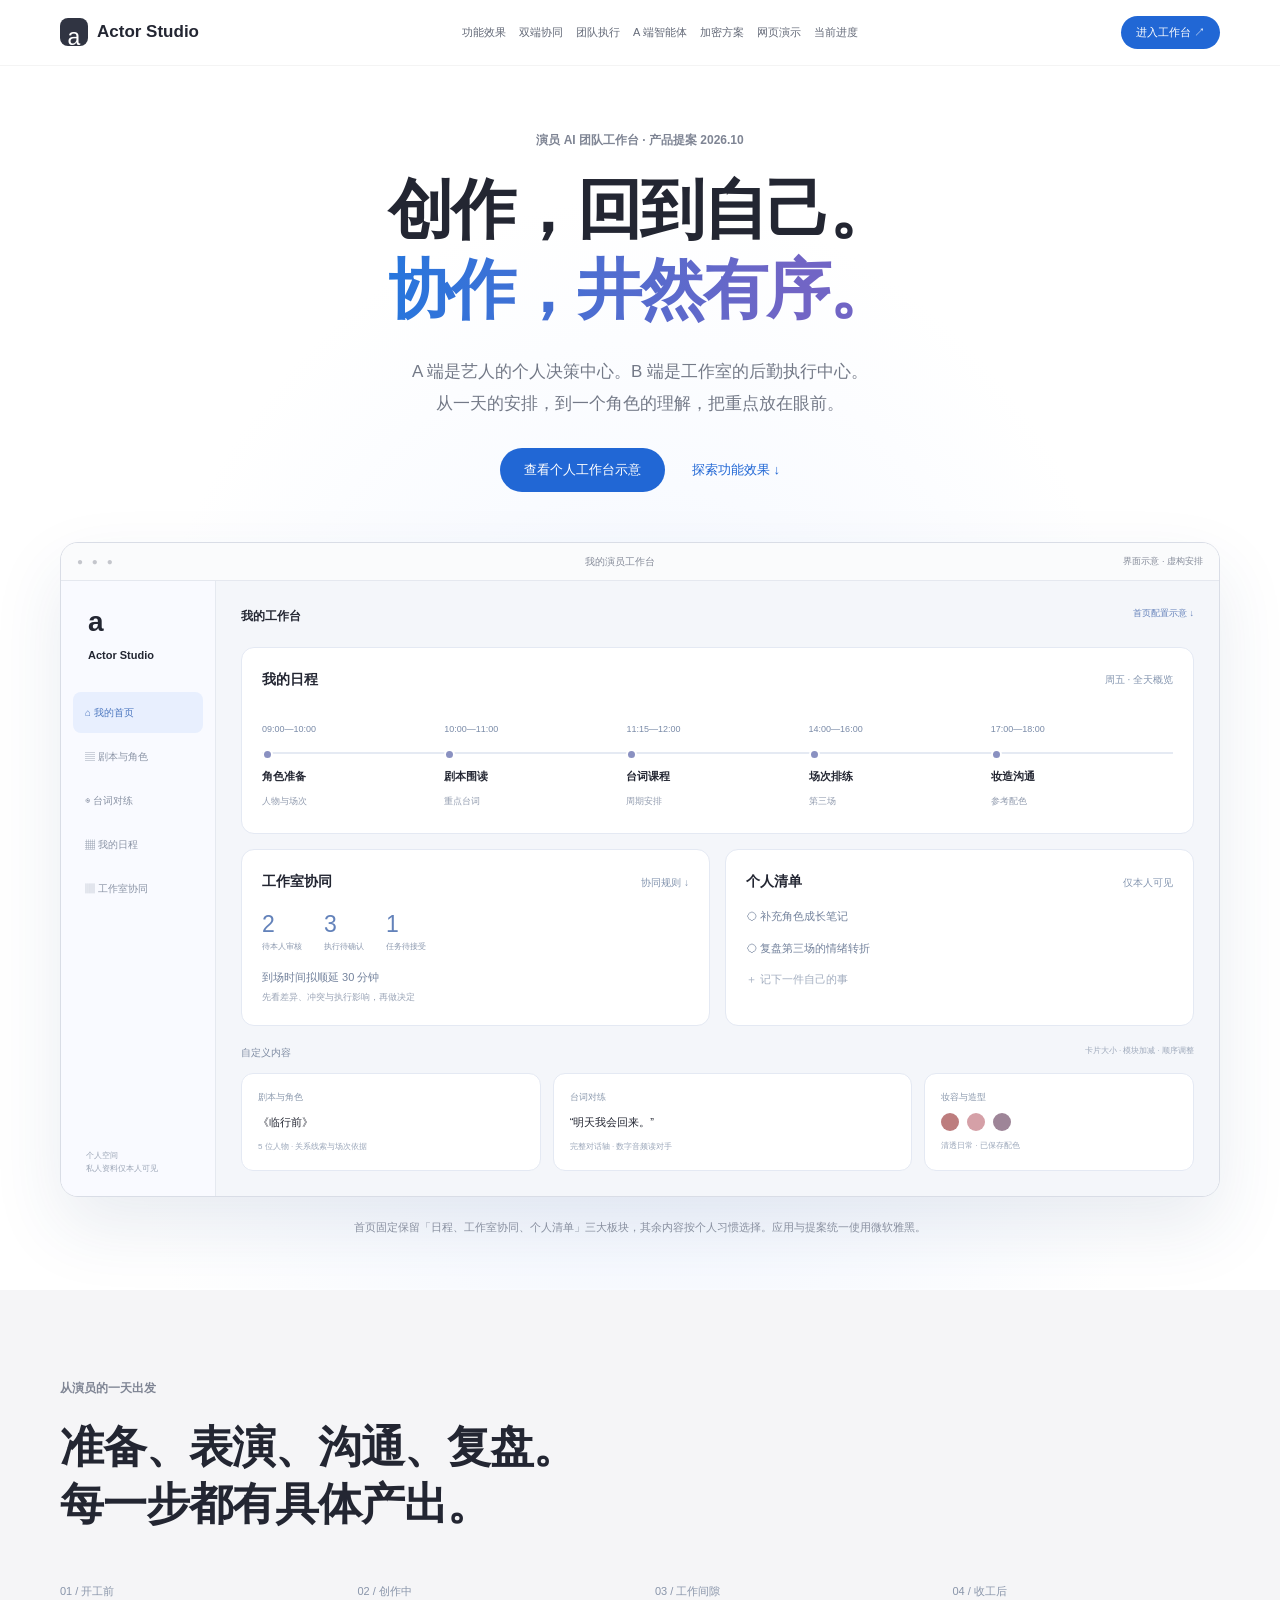
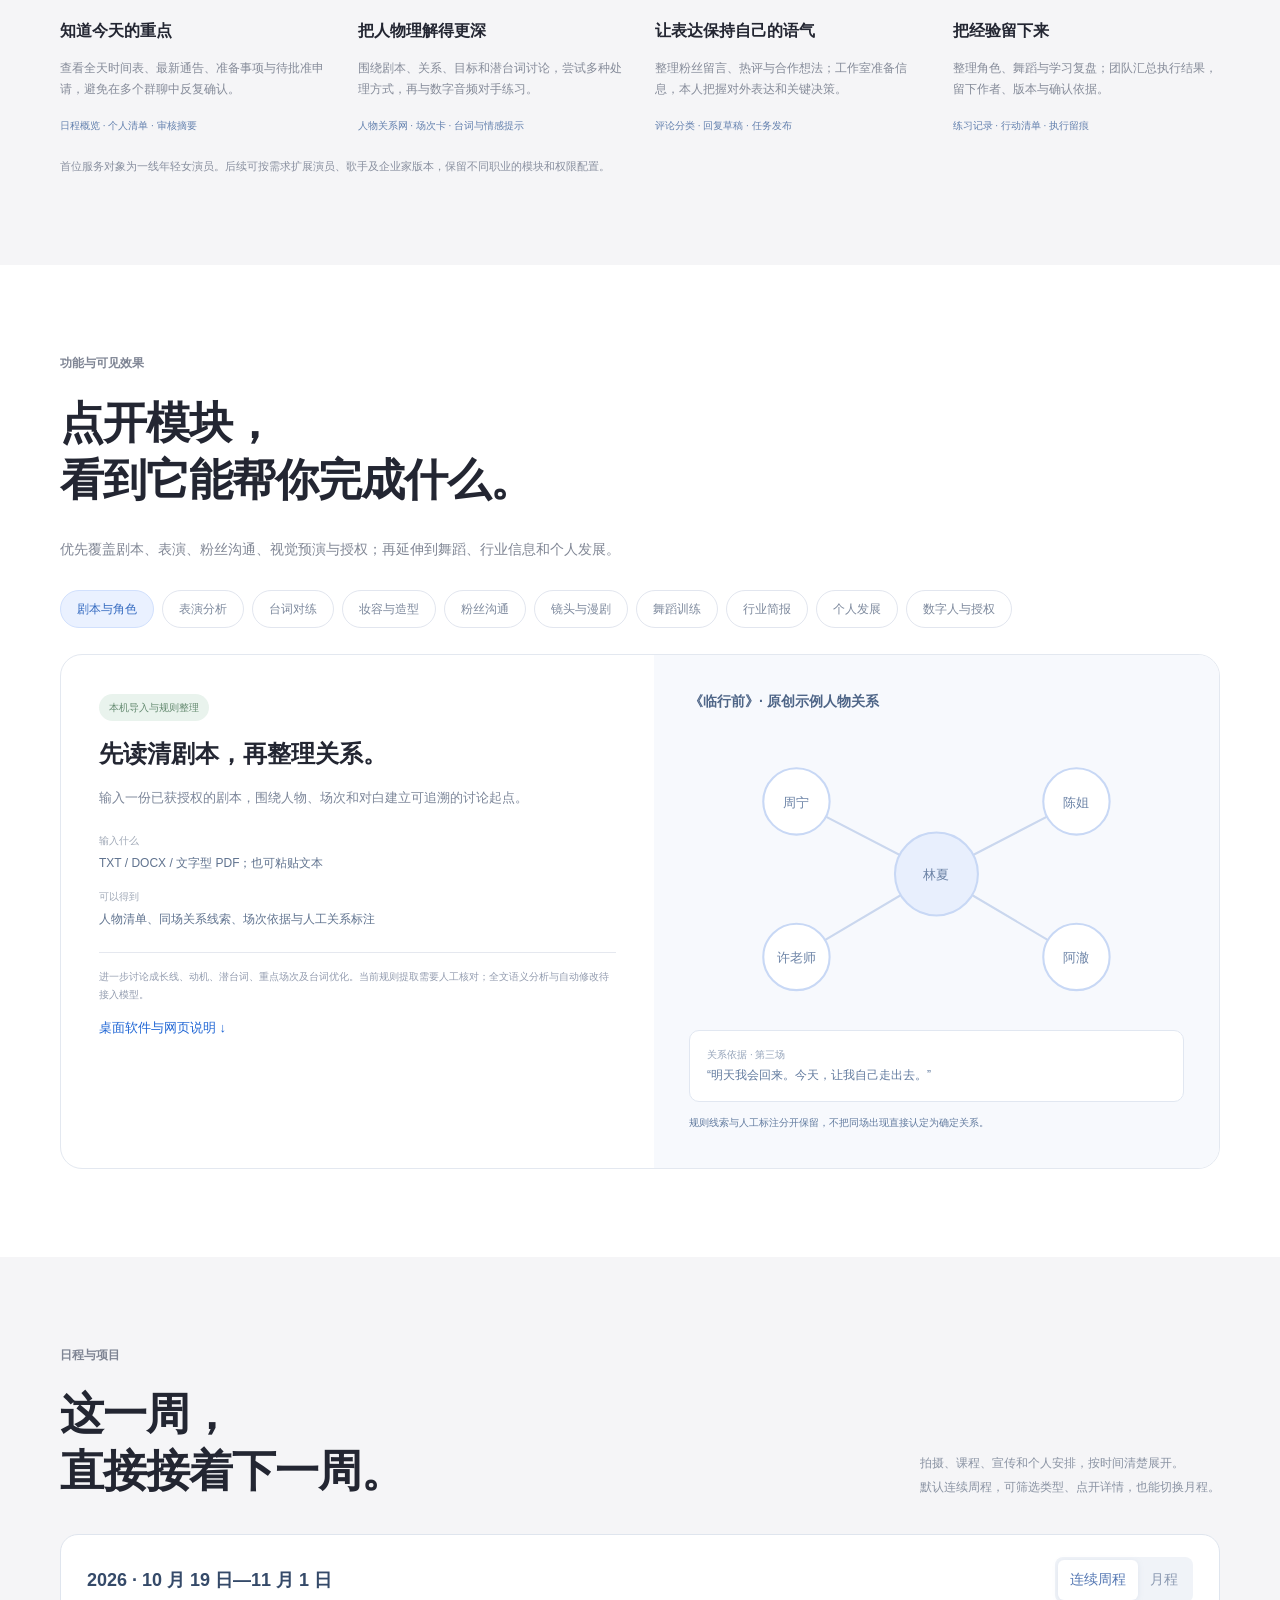
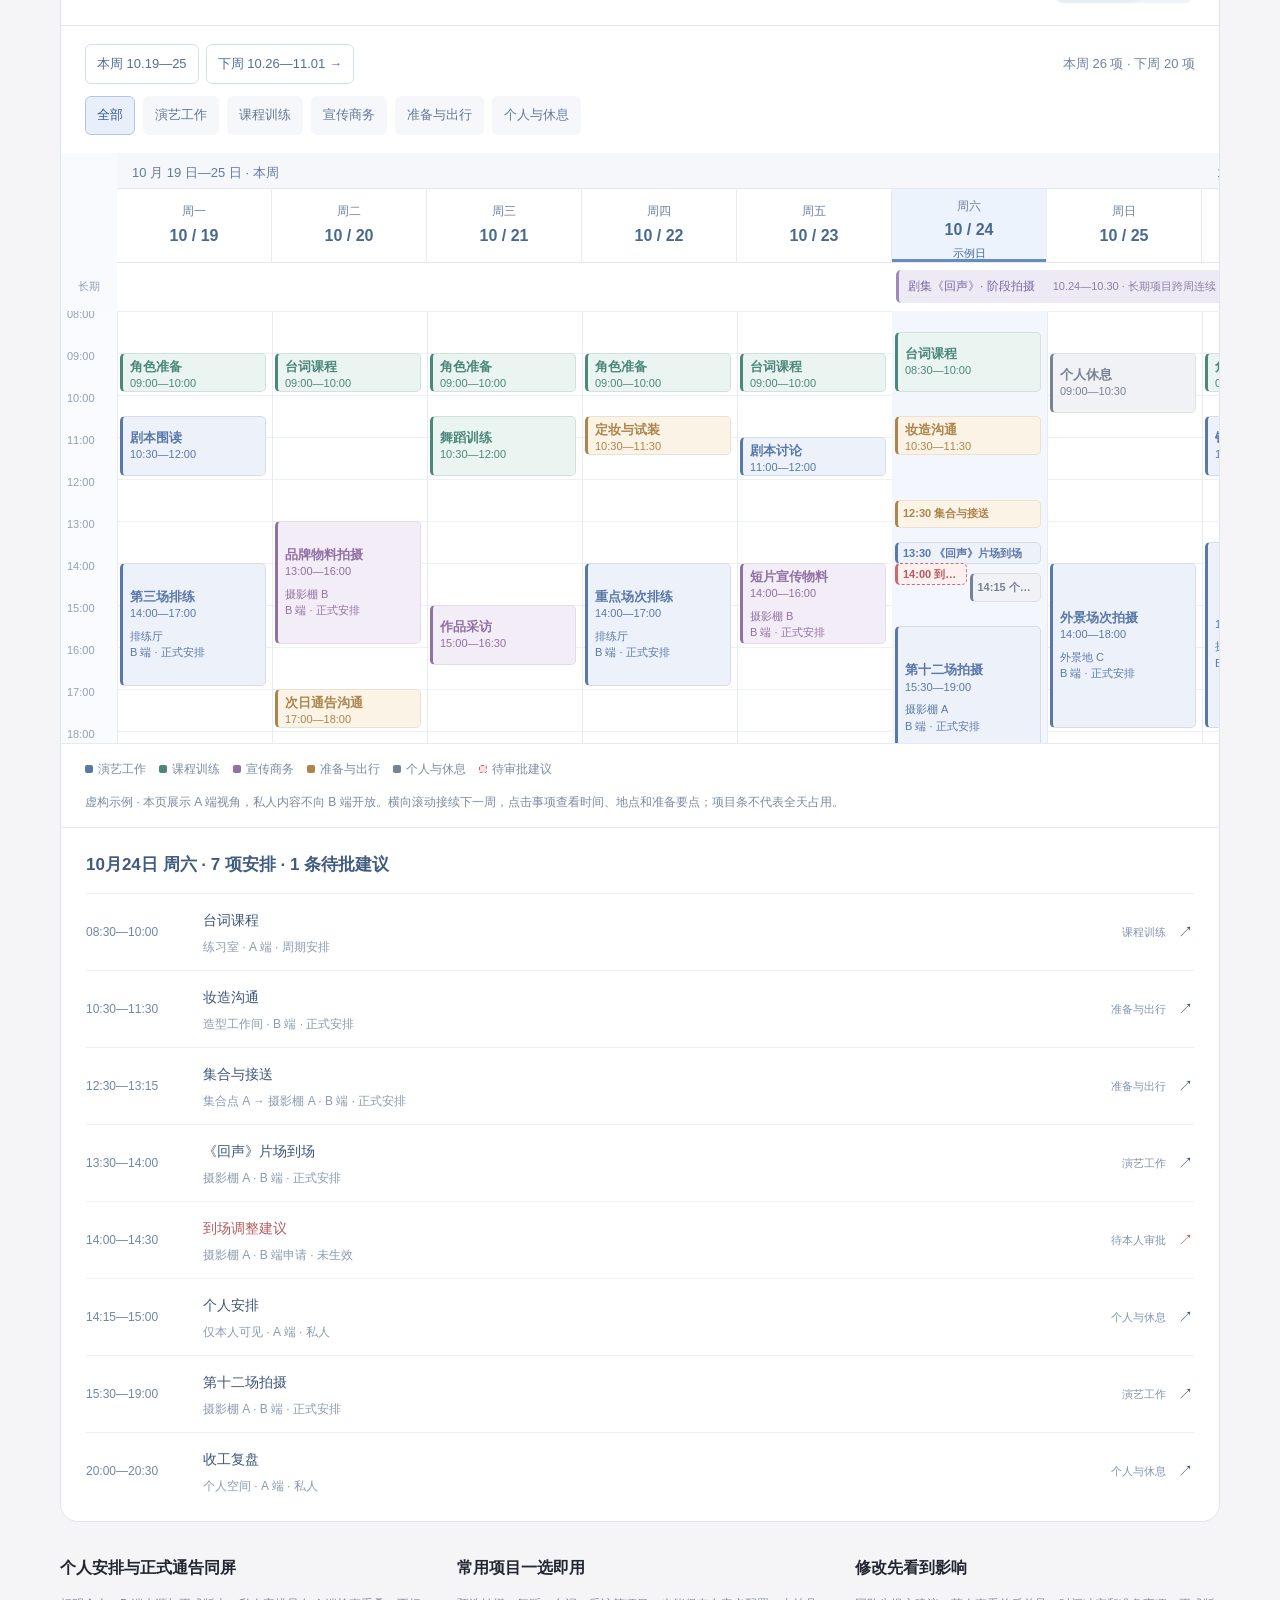
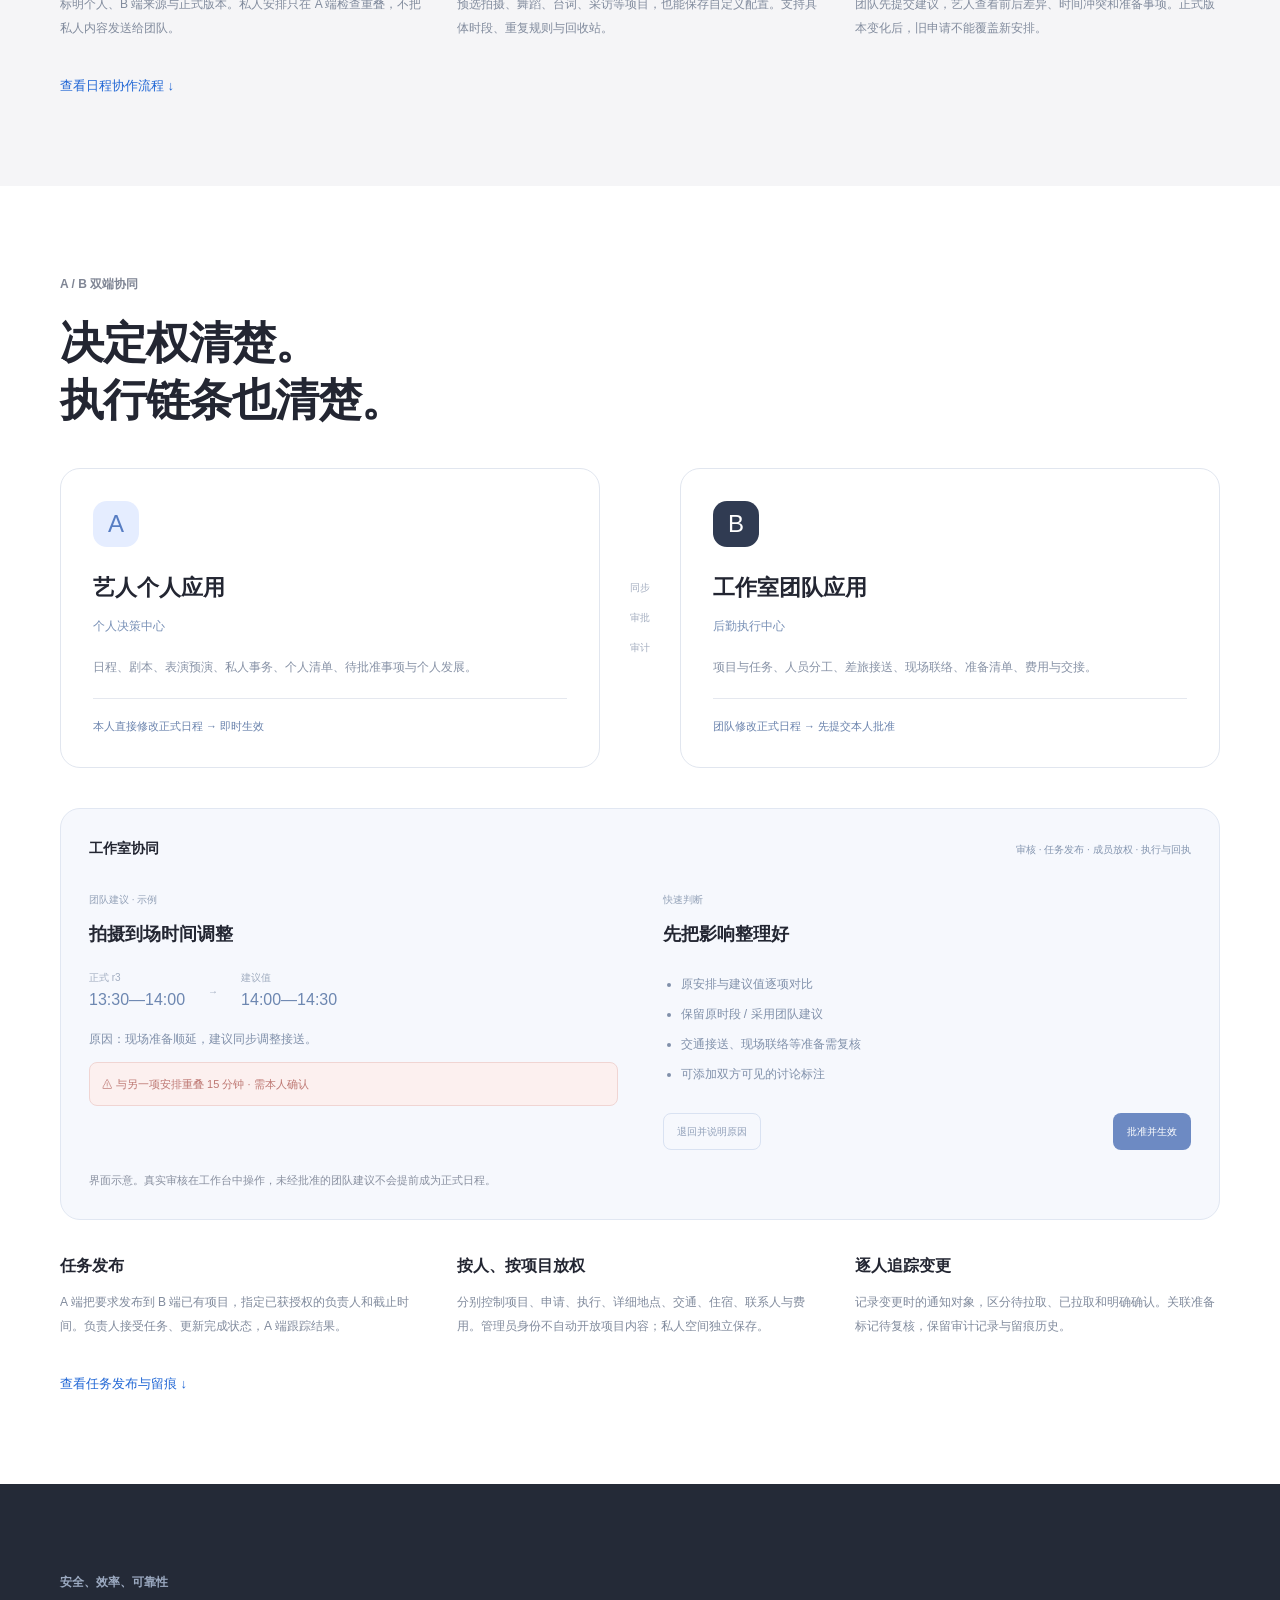
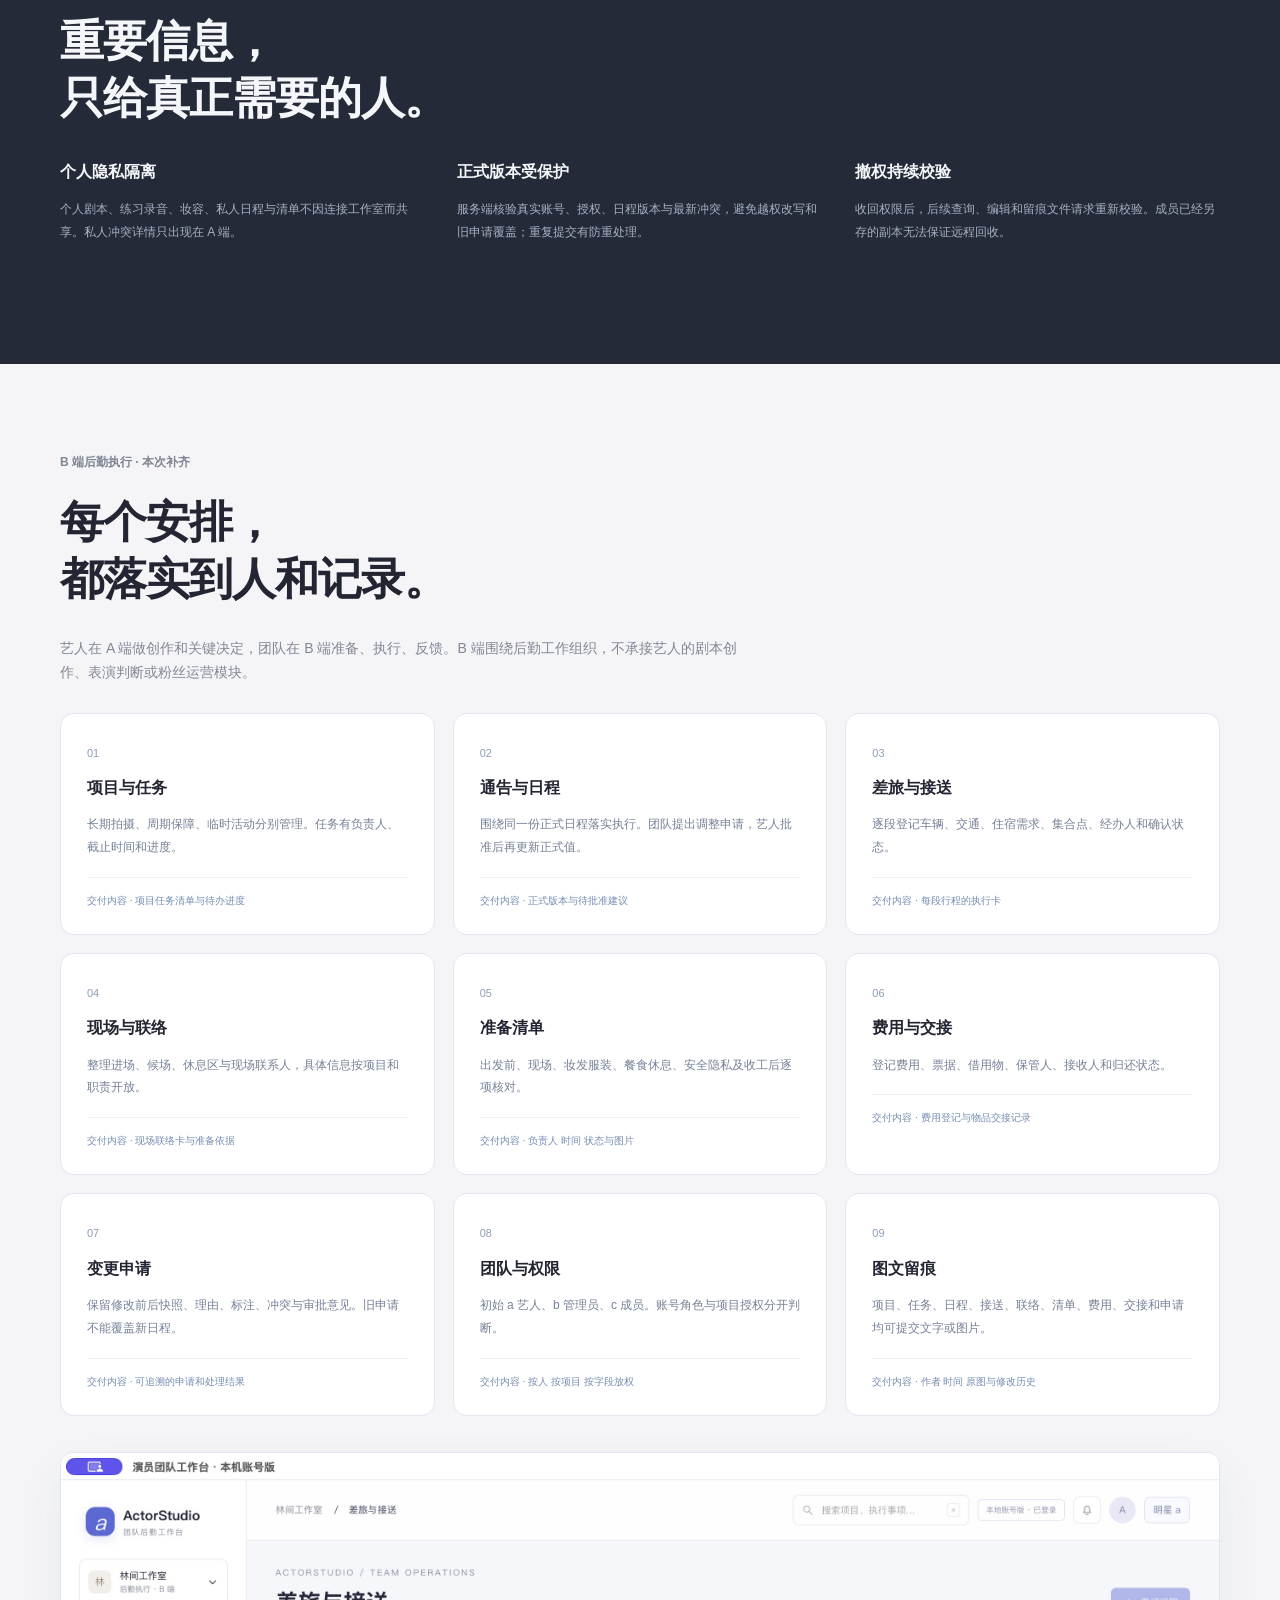
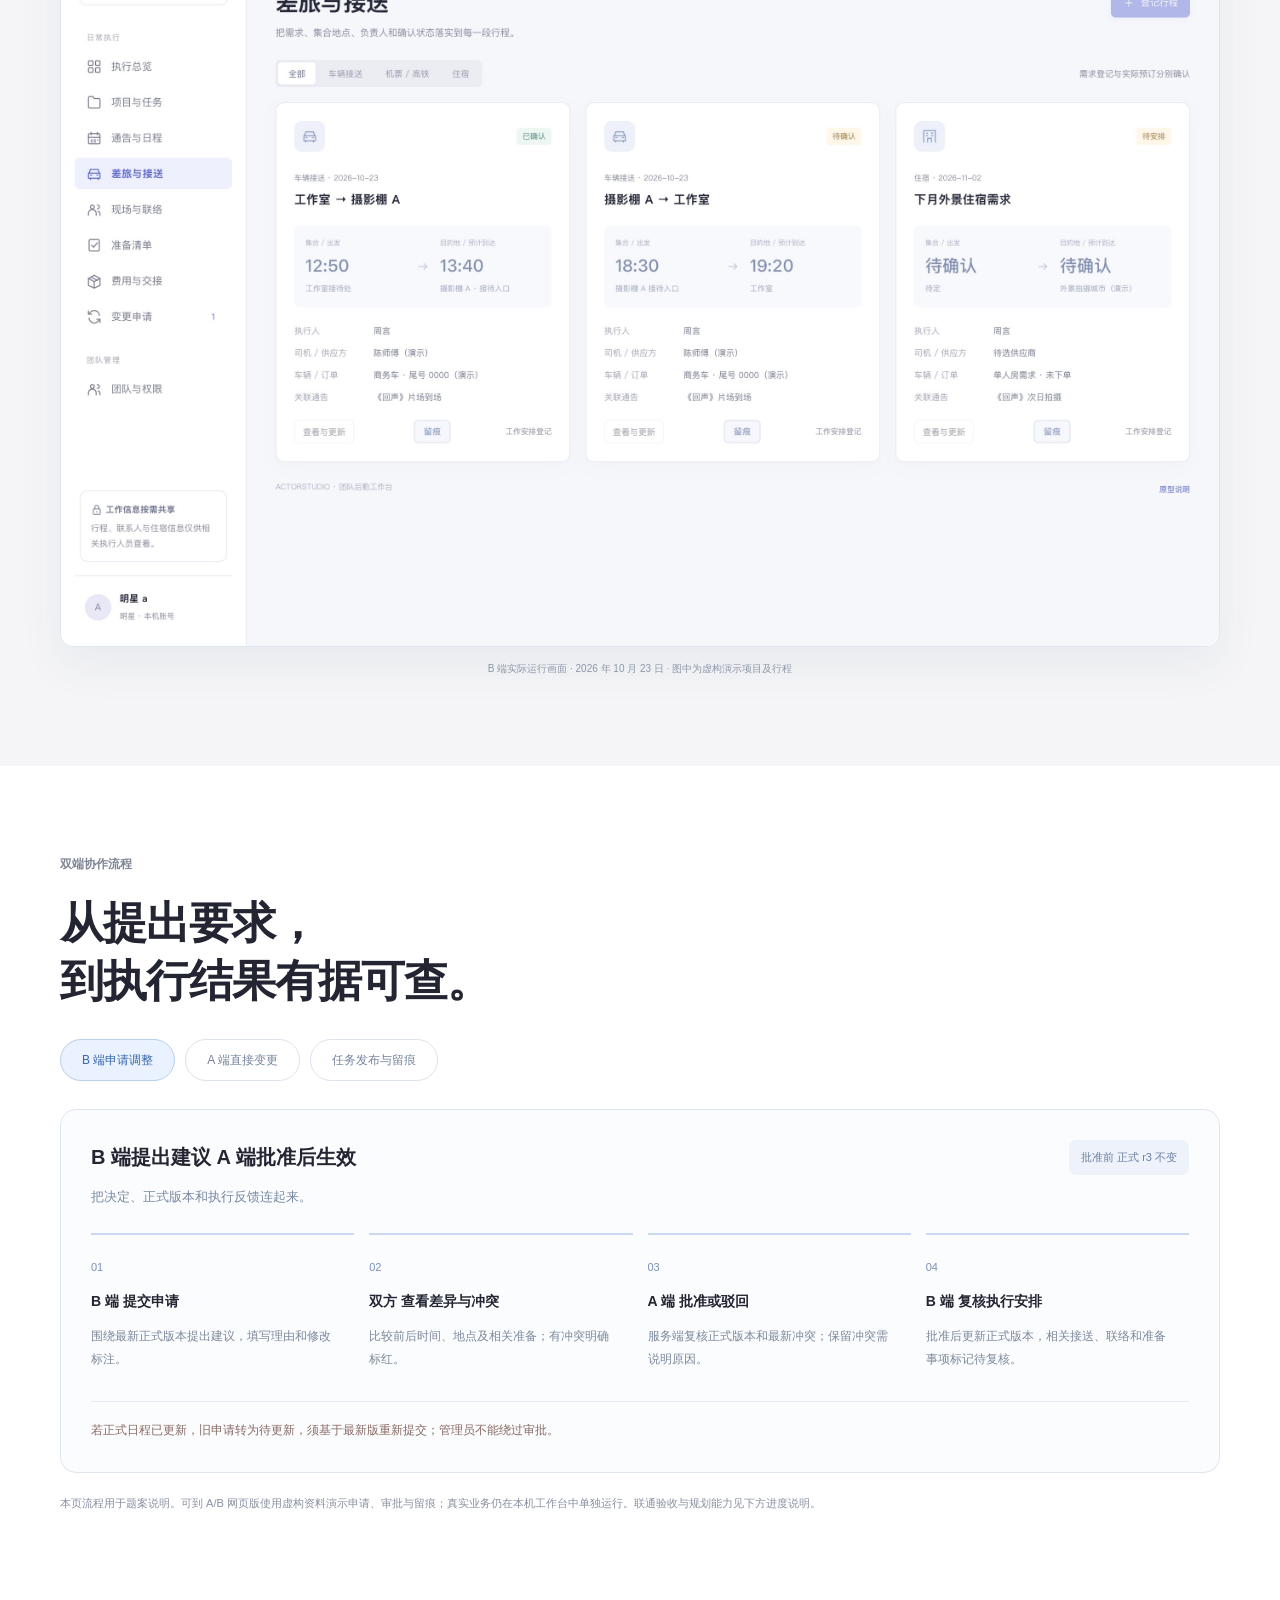
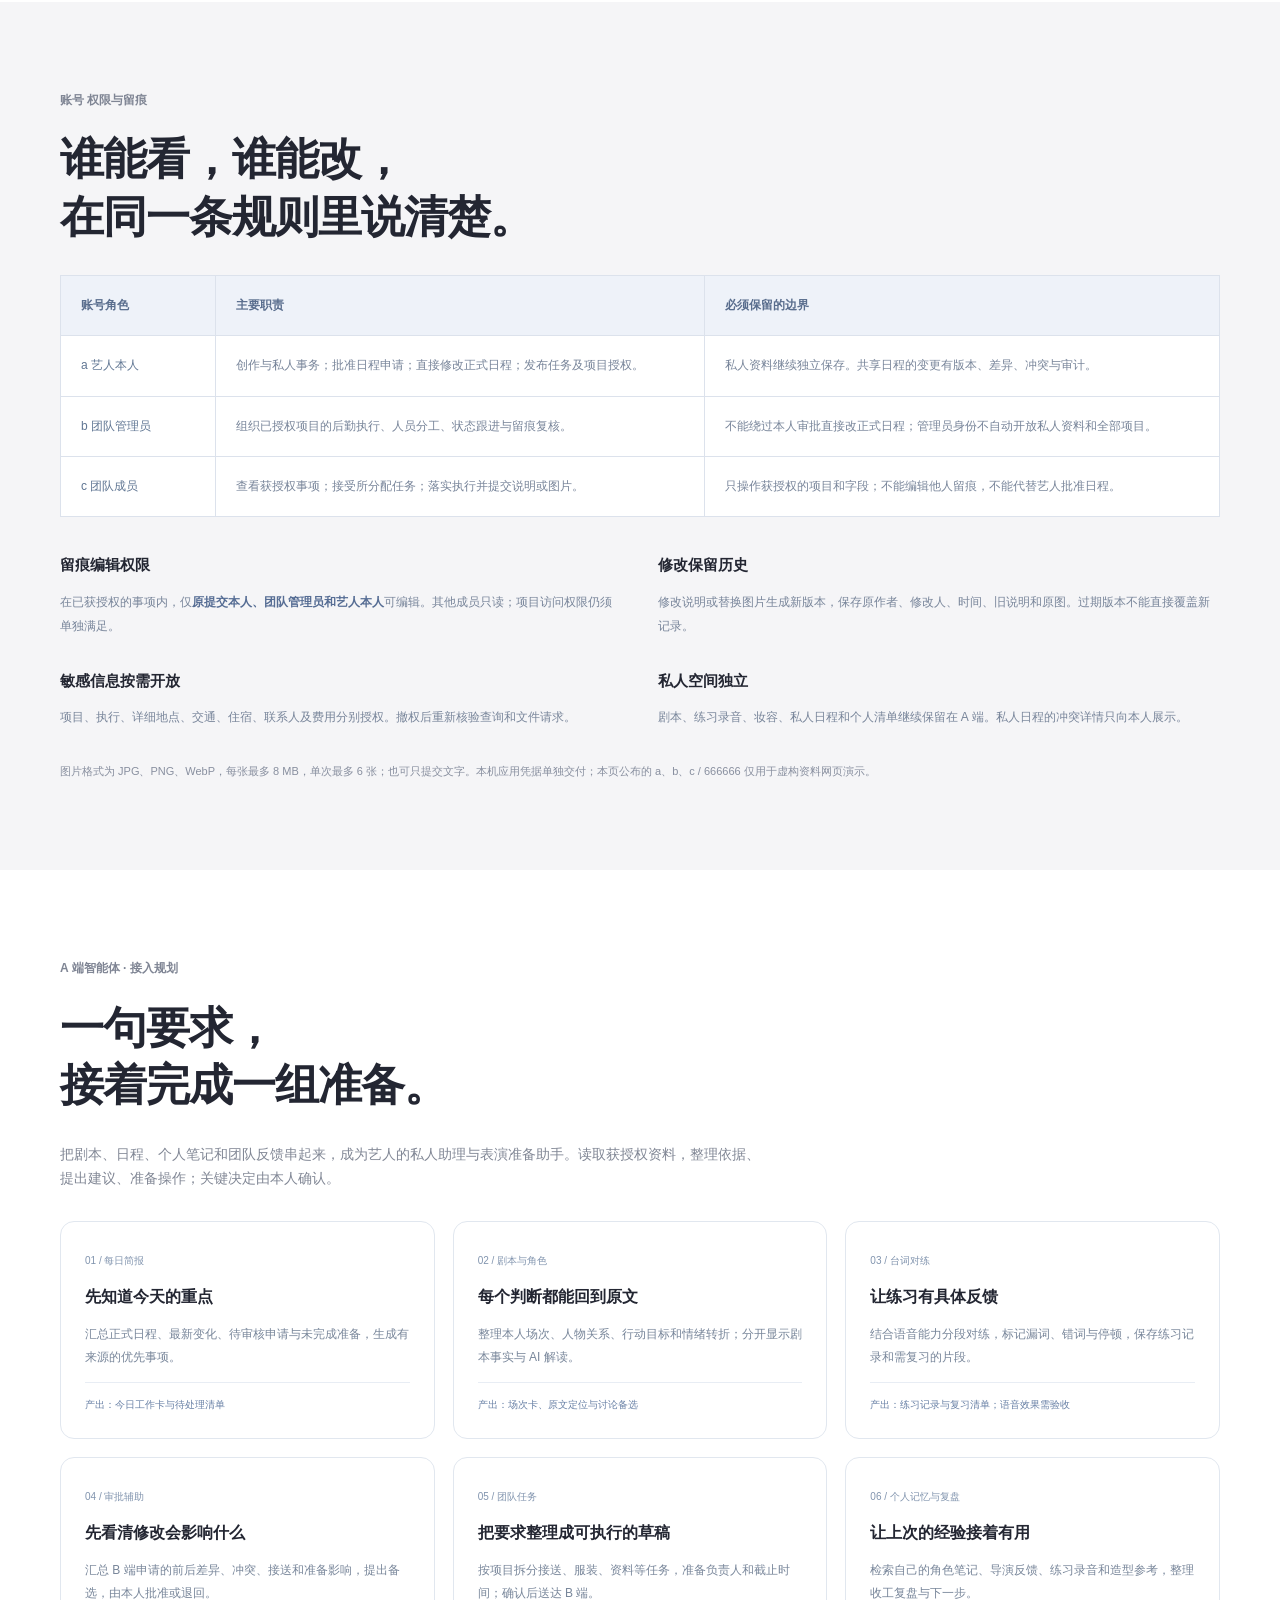
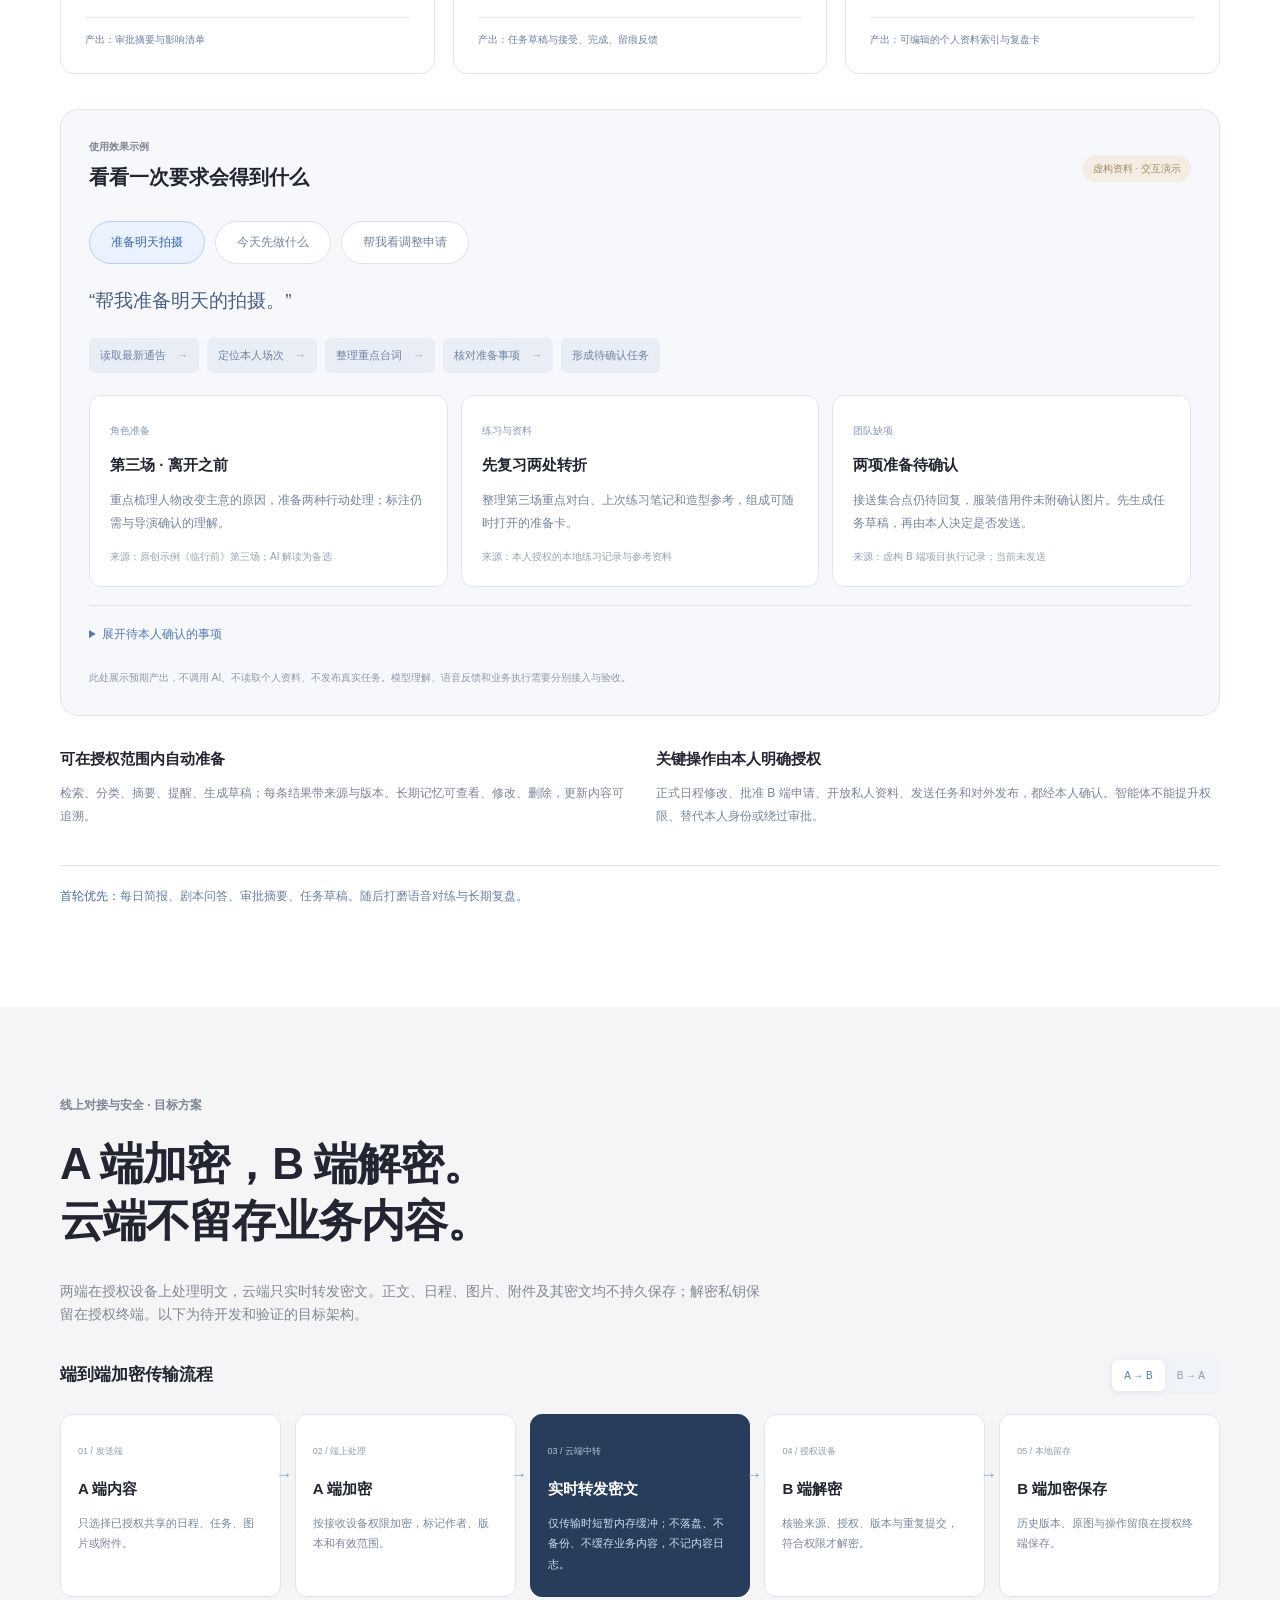
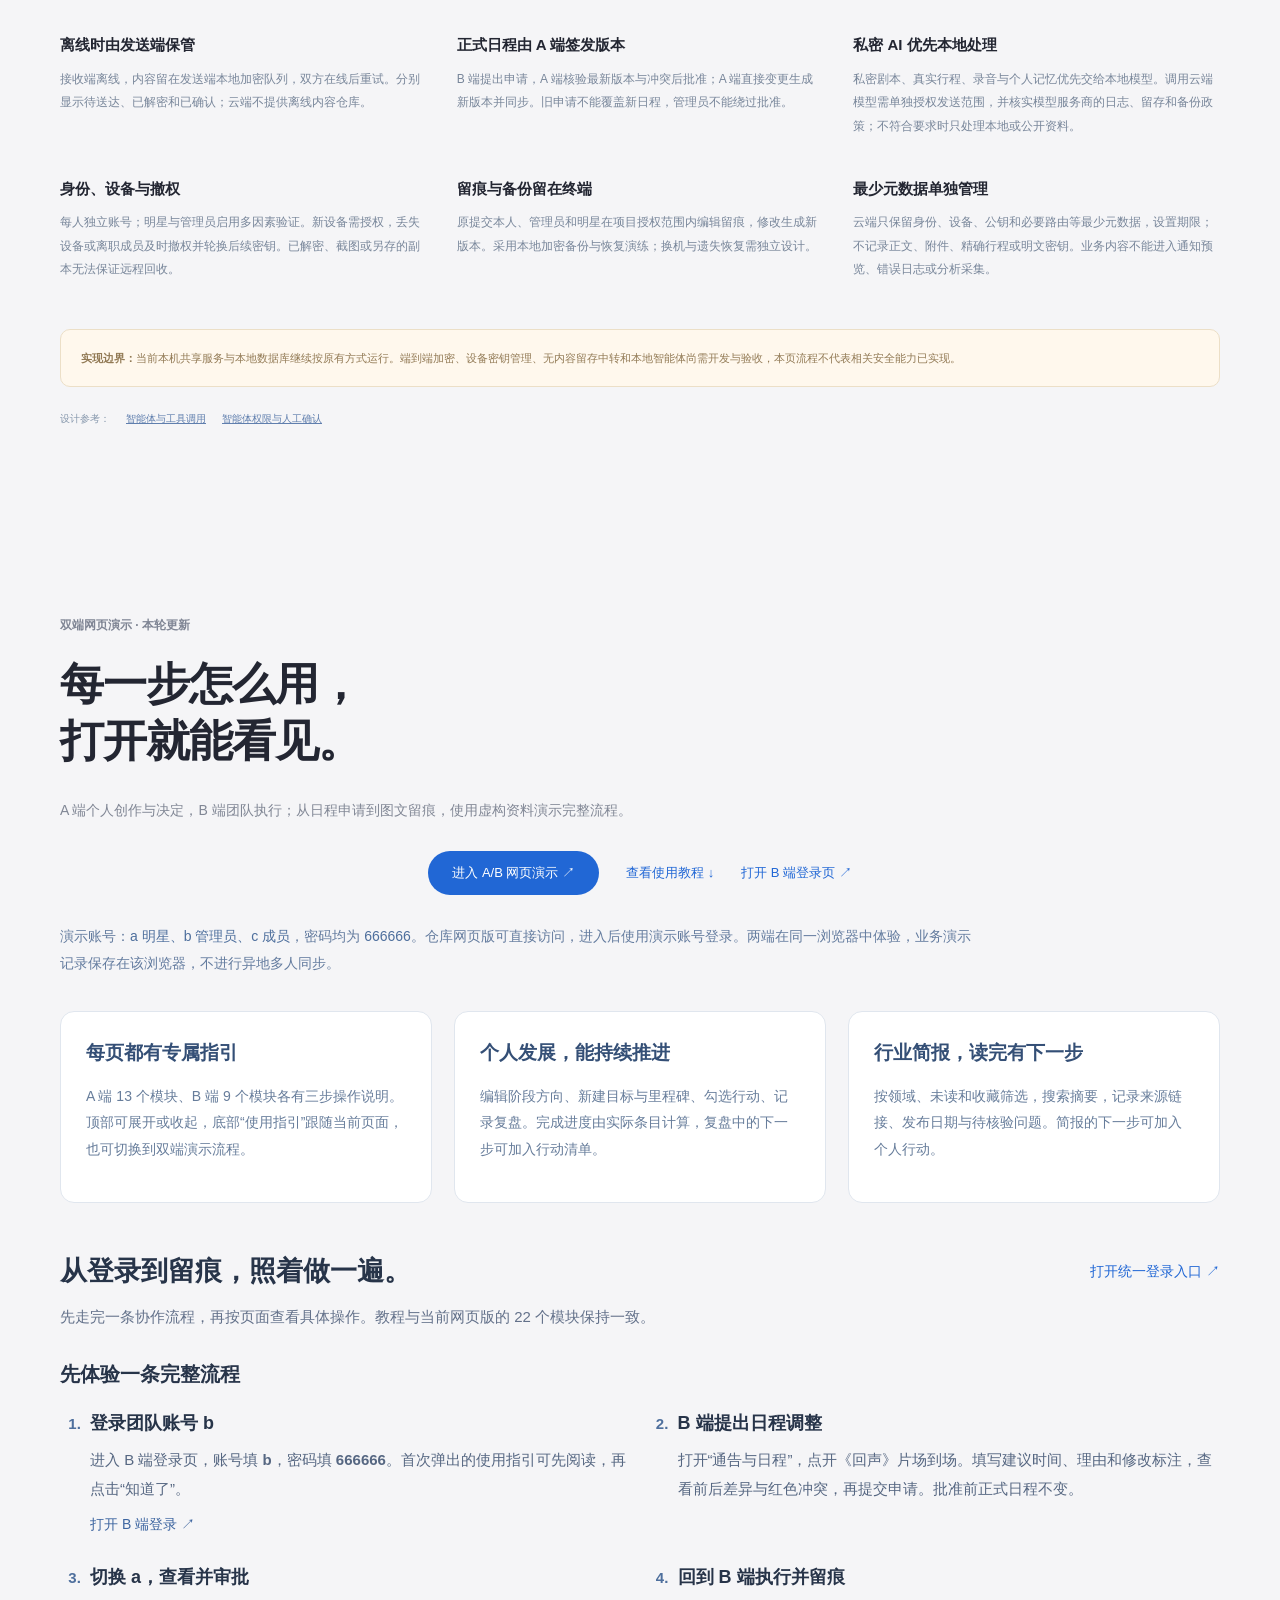
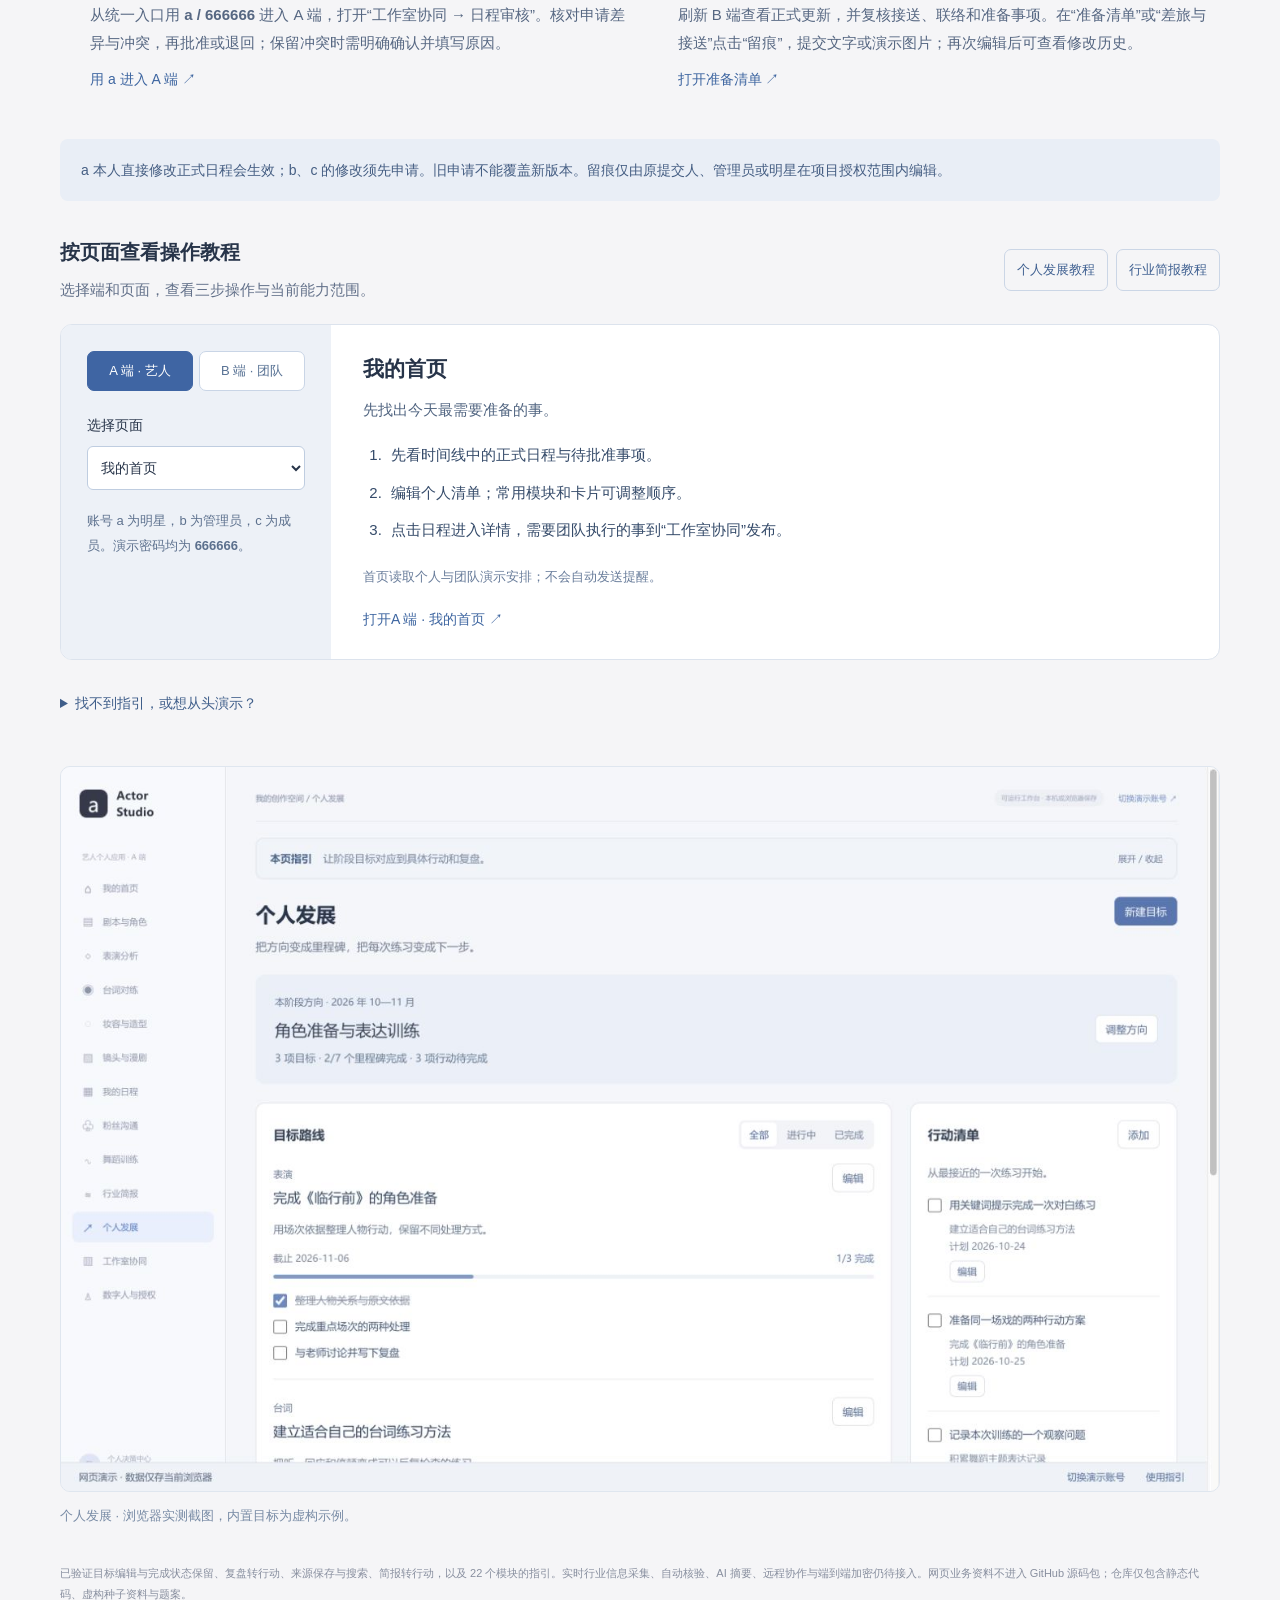
==== commit 216b4071: "丰富题案周程：两周安排、分类筛选、详情与待审批提示" ====
--- a/index.html
+++ b/index.html
@@ -19,13 +19,24 @@
 .tutorial-controls label{display:block;font-size:14px;margin:0 0 9px}.tutorial-controls select{font:inherit;font-size:14px;width:100%;min-height:44px;box-sizing:border-box;padding:9px;background:#fff;color:#273449;border:1px solid #bfcde0;border-radius:6px}.tutorial-controls p{font-size:13px;line-height:1.9;color:#5d718e;margin:19px 0 0}.tutorial-page-panel{min-width:0;padding:27px 32px}.tutorial-page-panel h4{font-size:21px;margin:0 0 10px}.tutorial-purpose{font-size:15px;line-height:1.9;margin:0 0 17px;color:#516581}.tutorial-page-panel ol{padding-left:23px;margin:0 0 20px}.tutorial-page-panel li{padding-left:5px;font-size:15px;line-height:1.9;margin:9px 0;color:#354b6a}.tutorial-limit{font-size:13px;line-height:1.9;color:#697d9b;margin:0 0 17px}.tutorial-help{margin-top:23px;font-size:14px;line-height:1.9;color:#586f90}.tutorial-help summary{cursor:pointer;font-weight:500;color:#3f5e8a;padding:7px 0}.tutorial-help p{max-width:980px;margin:10px 0}.proposal-tutorial button:focus-visible,.proposal-tutorial select:focus-visible,.proposal-tutorial a:focus-visible,.proposal-tutorial summary:focus-visible{outline:3px solid #adc2e4;outline-offset:3px}
 @media(max-width:900px){.tutorial-heading{display:block}.tutorial-heading>.p-text-link{display:inline-block;margin-top:17px}.tutorial-shortcuts{margin-top:16px}.tutorial-page-layout{grid-template-columns:235px minmax(0,1fr)}.tutorial-controls{padding:22px}.tutorial-page-panel{padding:24px}}
 @media(max-width:600px){.proposal-tutorial{margin-top:35px}.tutorial-heading h3{font-size:24px;max-width:320px}.tutorial-heading p{font-size:14px}.tutorial-flow{grid-template-columns:1fr;gap:0;padding-left:23px}.tutorial-flow li{padding-bottom:22px}.tutorial-flow strong{font-size:17px}.tutorial-flow p{font-size:14px}.tutorial-rule{padding:16px;font-size:13px}.tutorial-page-layout{grid-template-columns:1fr}.tutorial-controls{padding:20px}.tutorial-side{margin-bottom:17px}.tutorial-controls p{margin-top:13px}.tutorial-page-panel{padding:23px 20px}.tutorial-page-panel h4{font-size:20px}.tutorial-page-panel li,.tutorial-purpose{font-size:14px}.tutorial-shortcuts{flex-wrap:wrap}.tutorial-help{font-size:13px}}
+</style><style>#schedule .p-calendar>.p-card-head h3{font-size:18px;color:#354a69}#schedule .p-calendar .p-segment button{font-size:14px;min-height:40px}
+.rc-toolbar{display:flex;align-items:center;justify-content:space-between;gap:16px;flex-wrap:wrap;padding:18px 24px 12px}.rc-jumps{display:flex;gap:7px}.rc-jumps button{font:inherit;font-size:13px;border:1px solid #d4deeb;background:white;color:#536f98;border-radius:6px;padding:8px 11px;cursor:pointer}.rc-jumps button:disabled{opacity:.4;cursor:default}.rc-count{font-size:13px;color:#70839e}.rc-filters{display:flex;gap:8px;flex-wrap:wrap;padding:0 24px 18px}.rc-filters button{font:inherit;font-size:13px;background:#f5f7fa;border:1px solid transparent;border-radius:6px;padding:7px 11px;color:#627897;cursor:pointer}.rc-filters button[aria-pressed=true]{background:#e8effa;border-color:#b4c6e0;color:#385d94}#p-calendar-content{overflow:auto;scrollbar-gutter:stable;font-variant-numeric:tabular-nums}
+.rc-week{display:grid;grid-template-columns:56px repeat(14,var(--day-width));grid-template-rows:36px 74px 48px 605px;position:relative;background:white}.rc-corner{background:#f8fafe;z-index:3;position:sticky;left:0}.rc-week-range{grid-column:span 7;font-size:13px;background:#f5f7fb;padding:9px 15px;color:#617b9e;border-bottom:1px solid #e3e9f1}.rc-day{font:inherit;position:relative;background:#fff;border:0;border-right:1px solid #e7ecf3;border-bottom:1px solid #e3e9f1;padding:7px 4px;color:#6c819f;font-size:12px;cursor:pointer}.rc-day strong{display:block;font-size:16px;color:#496991;line-height:1.7}.rc-day small{font-size:11px;color:#416aab}.rc-day[aria-pressed=true]{box-shadow:inset 0 -3px #688bbe}.rc-today{background:#edf3fc}.rc-project-label{grid-row:3;grid-column:1;font-size:11px;display:flex;align-items:center;justify-content:center;color:#94a1b6;background:#f8fafe;position:sticky;left:0;z-index:4}.rc-project{grid-row:3;align-self:center;min-width:0;text-align:left;margin:0 4px;background:#edeaf6;color:#7c689f;border:0;border-left:3px solid #9e8ab9;border-radius:5px;font:inherit;font-size:12px;padding:6px 9px;cursor:pointer;white-space:nowrap;overflow:hidden}.rc-project small{font-size:11px;margin-left:18px;color:#8d7da5}.rc-hours{grid-row:4;grid-column:1;position:sticky;left:0;background:#fafbfe;z-index:4}.rc-hours span{position:absolute;left:6px;font-size:11px;color:#91a0b6;line-height:1;transform:translateY(-2px)}.rc-canvas{grid-row:4;grid-column:2/-1;position:relative;background-image:linear-gradient(to right,#e6ecf4 1px,transparent 1px),linear-gradient(to bottom,#edf1f7 1px,transparent 1px)}.rc-day-shade{position:absolute;top:0;bottom:0;background:#f3f7fd;pointer-events:none}.rc-event{box-sizing:border-box;position:absolute;text-align:left;padding:4px 7px;border:1px solid color-mix(in srgb,var(--event-color) 25%,white);border-left:3px solid var(--event-color);background:var(--event-bg);color:var(--event-color);border-radius:5px;font:inherit;cursor:pointer;overflow:hidden;line-height:1.35;z-index:1}.rc-event b{display:block;font-size:13px;font-weight:600;white-space:nowrap;overflow:hidden;text-overflow:ellipsis}.rc-event span,.rc-event small{display:block;font-size:11px;line-height:1.5;white-space:nowrap;overflow:hidden;text-overflow:ellipsis}.rc-event small:first-of-type{margin-top:6px}.rc-event.rc-compact{padding:2px 5px}.rc-compact b{font-size:11px;line-height:17px}.rc-event:hover{filter:brightness(.97);z-index:2}.rc-event.rc-pending{color:#b45c5f;border:1px dashed #c46c72;border-left:3px solid #c46c72;background:#fff0f0;z-index:2}.rc-pending:after{content:'待审批';font-size:10px;color:#b45c5f}.rc-compact.rc-pending:after{display:none}
+.rc-caption{display:flex;gap:13px;flex-wrap:wrap;padding:15px 24px;font-size:12px;color:#7b8ba2;border-top:1px solid #e5ebf3}.rc-caption small{font-size:12px;width:100%;line-height:1.7}.rc-key{display:inline-flex;align-items:center;gap:5px}.rc-key i{width:8px;height:8px;border-radius:2px;display:inline-block}.rc-key.pending i{background:#f8dfe1;border:1px dashed #bd6a70}.rc-day-summary{border-top:1px solid #e2e8f0;padding:23px 25px 12px}.rc-day-summary h4{font-size:17px;color:#405b80;margin:0 0 13px}.rc-agenda-item{font:inherit;width:100%;display:grid;grid-template-columns:105px minmax(0,1fr) 100px 16px;gap:12px;align-items:center;text-align:left;background:white;border:0;border-top:1px solid #edf0f5;padding:13px 0;cursor:pointer;color:#3e5679}.rc-agenda-item:hover{background:#f8faff}.rc-agenda-item b{font-size:14px;font-weight:500}.rc-agenda-item small{display:block;font-size:12px;color:#8b9bb0;margin-top:5px;line-height:1.6}.rc-agenda-time{font-size:12px;color:#6f87a7}.rc-agenda-tag{font-size:11px;color:#8093af;text-align:right}.rc-agenda-item.rc-pending{color:#b45c5f}.rc-agenda-item.rc-pending:after{display:none}.rc-empty{font-size:14px;color:#8294ac;padding:16px 0}.rc-month{min-width:770px}.rc-month-head{display:grid;grid-template-columns:repeat(7,1fr);font-size:12px;color:#7d91ad;text-align:center;padding:12px 0;background:#f8fafe}.rc-month-week{display:grid;grid-template-columns:repeat(7,minmax(0,1fr));position:relative}.rc-month-day{min-height:158px;box-sizing:border-box;border-top:1px solid #e8edf5;border-right:1px solid #e8edf5;padding:5px 6px 8px;min-width:0}.rc-month-date{font:inherit;font-size:13px;border:0;background:transparent;color:#6f89ab;cursor:pointer;min-width:27px;min-height:27px;border-radius:4px}.rc-month-date[aria-pressed=true]{background:#597bac;color:white}.rc-outside .rc-month-date{opacity:.45}.rc-month-project{position:absolute;top:34px;background:#eeeaf6;border:0;border-left:3px solid #9e8ab9;border-radius:4px;color:#806d9f;font:inherit;font-size:10px;line-height:20px;white-space:nowrap;overflow:hidden;text-align:left;padding:0 5px;height:20px;cursor:pointer}.rc-month-items{margin-top:24px;display:grid;gap:4px;min-width:0}.rc-month-items button{font:inherit;font-size:11px;line-height:1.6;background:transparent;border:0;text-align:left;white-space:nowrap;text-overflow:ellipsis;overflow:hidden;cursor:pointer;padding:1px 0}.rc-month-items .rc-month-more{color:#8b9bb2;font-size:10px}.rc-month-items .rc-pending:after{display:none}
+#rc-event-dialog{width:min(560px,calc(100vw - 36px));box-sizing:border-box;max-height:85vh;border:1px solid #dce5f1;border-radius:14px;padding:27px;color:#3d5578;font:14px/1.9 "Microsoft YaHei",微软雅黑,"PingFang SC",sans-serif}#rc-event-dialog::backdrop{background:#27364a55}.rc-dialog-head{display:flex;justify-content:space-between;gap:20px;align-items:start}.rc-dialog-head h3{font-size:22px;margin:0 0 18px;line-height:1.6}.rc-dialog-head p{font-size:12px;color:#8294ae;margin:0 0 5px}.rc-dialog-head button{border:0;background:#f2f5fa;border-radius:50%;width:30px;height:30px;color:#7790b2;font-size:21px;cursor:pointer;flex-shrink:0}#rc-event-dialog dl{display:grid;grid-template-columns:48px 1fr;gap:8px 10px;font-size:14px;margin:0 0 20px}#rc-event-dialog dt{color:#91a0b6}#rc-event-dialog dd{margin:0}#rc-event-dialog h4{font-size:16px;margin:16px 0 7px}#rc-event-dialog p{line-height:1.9}.rc-conflict-note{color:#b76266;background:#fff3f3;padding:12px;border-radius:6px}.rc-demo-note{font-size:12px;color:#8b9ab1}.rc-dialog-actions{display:flex;justify-content:flex-end;gap:12px;align-items:center;margin-top:23px}.rc-dialog-actions>button,.rc-dialog-close{font:inherit;font-size:13px;border:1px solid #d7e0ed;background:white;border-radius:20px;color:#7890b2;padding:6px 18px;cursor:pointer}#schedule button:focus-visible{outline:3px solid #b2c8e9;outline-offset:2px}
+@media(max-width:600px){#schedule .p-calendar>.p-card-head{gap:12px;align-items:start;flex-direction:column}#schedule .p-calendar>.p-card-head h3{font-size:16px}.rc-toolbar{padding:15px 16px 10px;gap:10px}.rc-count{font-size:12px}.rc-filters{padding:0 16px 15px;gap:6px}.rc-filters button{font-size:12px;padding:6px 8px}.rc-caption{padding:13px 16px;gap:9px;font-size:11px}.rc-caption small{font-size:11px}.rc-day-summary{padding:18px 16px 8px}.rc-agenda-item{grid-template-columns:83px minmax(0,1fr) 12px;gap:9px}.rc-agenda-item b{font-size:13px}.rc-agenda-item small{font-size:11px}.rc-agenda-time{font-size:11px}.rc-agenda-tag{display:none}#rc-event-dialog{padding:21px}}
+
+/* Keep dates and the long-project context visible while the time axis scrolls. */
+.rc-week-range{position:sticky;top:0;z-index:5}.rc-day{position:sticky;top:36px;z-index:5}.rc-week>.rc-corner:first-child{top:0;z-index:7}.rc-week>.rc-corner:nth-child(4){top:36px;z-index:7}.rc-week:before{content:"";grid-row:3;grid-column:2/-1;background:#fff;position:sticky;top:110px;z-index:3}.rc-project,.rc-project-label{position:sticky;top:110px;z-index:6}.rc-month-head{position:sticky;top:0;z-index:5}#p-calendar-content:focus-visible{outline:3px solid #c2d1e7;outline-offset:-3px}
+
+.rc-week-range>span{position:sticky;left:67px;display:inline-block}
 </style></head>
 <body><header class="p-nav"><div class="p-wrap"><a class="p-brand" href="#"><b>a</b> Actor Studio</a><nav aria-label="提案导航"><a href="#modules">功能效果</a><a href="#team">双端协同</a><a href="#b-operations">团队执行</a><a href="#agent">A 端智能体</a><a href="#security">加密方案</a><a href="#web-demo">网页演示</a><a href="#status">当前进度</a></nav><a class="p-button small" href="https://kelen1421.github.io/actor-studio-proposal/web/" target="_blank" rel="noopener">进入工作台 ↗</a></div></header>
 <main><section class="p-hero"><div class="p-wrap"><p class="p-eyebrow">演员 AI 团队工作台 · 产品提案 2026.10</p><h1>创作，回到自己。<br><em>协作，井然有序。</em></h1><p class="p-lead">A 端是艺人的个人决策中心。B 端是工作室的后勤执行中心。<br>从一天的安排，到一个角色的理解，把重点放在眼前。</p><div class="p-actions"><a class="p-button" href="#personalize">查看个人工作台示意</a><a class="p-text-link" href="#modules">探索功能效果 ↓</a></div>
 <div class="p-product" id="personalize"><div class="p-window-bar"><span>● ● ●</span><span>我的演员工作台</span><small>界面示意 · 虚构安排</small></div><div class="p-workspace"><aside><strong>a<br><small>Actor Studio</small></strong><a class="active" href="#personalize">⌂ 我的首页</a><a href="#modules">▤ 剧本与角色</a><a href="#modules">◉ 台词对练</a><a href="#schedule">▦ 我的日程</a><a href="#team">▥ 工作室协同</a><small class="p-personal">个人空间<br>私人资料仅本人可见</small></aside><div class="p-dashboard"><div class="p-dashboard-top"><b>我的工作台</b><a href="#personalize">首页配置示意 ↓</a></div><article class="p-home-day"><div class="p-card-head"><h3>我的日程</h3><span>周五 · 全天概览</span></div><div class="p-home-axis"><div><time>09:00—10:00</time><i></i><b>角色准备</b><small>人物与场次</small></div><div><time>10:00—11:00</time><i></i><b>剧本围读</b><small>重点台词</small></div><div><time>11:15—12:00</time><i></i><b>台词课程</b><small>周期安排</small></div><div><time>14:00—16:00</time><i></i><b>场次排练</b><small>第三场</small></div><div><time>17:00—18:00</time><i></i><b>妆造沟通</b><small>参考配色</small></div></div></article><div class="p-home-duo"><article><div class="p-card-head"><h3>工作室协同</h3><a href="#team">协同规则 ↓</a></div><div class="p-numbers"><span><b>2</b>待本人审核</span><span><b>3</b>执行待确认</span><span><b>1</b>任务待接受</span></div><p>到场时间拟顺延 30 分钟<br><small>先看差异、冲突与执行影响，再做决定</small></p></article><article><div class="p-card-head"><h3>个人清单</h3><span>仅本人可见</span></div><p>◯ 补充角色成长笔记</p><p>◯ 复盘第三场的情绪转折</p><p class="p-dim">＋ 记下一件自己的事</p></article></div><div class="p-custom-label">自定义内容 <span>卡片大小 · 模块加减 · 顺序调整</span></div><div class="p-home-custom"><a href="#modules"><small>剧本与角色</small><b>《临行前》</b><span>5 位人物 · 关系线索与场次依据</span></a><a href="#modules"><small>台词对练</small><b>“明天我会回来。”</b><span>完整对话轴 · 数字音频读对手</span></a><a href="#modules"><small>妆容与造型</small><div class="p-palette"><i></i><i></i><i></i></div><span>清透日常 · 已保存配色</span></a></div></div></div></div><p class="p-caption">首页固定保留「日程、工作室协同、个人清单」三大板块，其余内容按个人习惯选择。应用与提案统一使用微软雅黑。</p></div></section>
 <section class="p-section p-soft" id="needs"><div class="p-wrap"><p class="p-eyebrow">从演员的一天出发</p><h2>准备、表演、沟通、复盘。<br>每一步都有具体产出。</h2><div class="p-needs"><article><span>01 / 开工前</span><h3>知道今天的重点</h3><p>查看全天时间表、最新通告、准备事项与待批准申请，避免在多个群聊中反复确认。</p><b>日程概览 · 个人清单 · 审核摘要</b></article><article><span>02 / 创作中</span><h3>把人物理解得更深</h3><p>围绕剧本、关系、目标和潜台词讨论，尝试多种处理方式，再与数字音频对手练习。</p><b>人物关系网 · 场次卡 · 台词与情感提示</b></article><article><span>03 / 工作间隙</span><h3>让表达保持自己的语气</h3><p>整理粉丝留言、热评与合作想法；工作室准备信息，本人把握对外表达和关键决策。</p><b>评论分类 · 回复草稿 · 任务发布</b></article><article><span>04 / 收工后</span><h3>把经验留下来</h3><p>整理角色、舞蹈与学习复盘；团队汇总执行结果，留下作者、版本与确认依据。</p><b>练习记录 · 行动清单 · 执行留痕</b></article></div><p class="p-caption">首位服务对象为一线年轻女演员。后续可按需求扩展演员、歌手及企业家版本，保留不同职业的模块和权限配置。</p></div></section>
 <section class="p-section" id="modules"><div class="p-wrap"><p class="p-eyebrow">功能与可见效果</p><h2>点开模块，<br>看到它能帮你完成什么。</h2><p class="p-section-lead">优先覆盖剧本、表演、粉丝沟通、视觉预演与授权；再延伸到舞蹈、行业信息和个人发展。</p><div class="p-module-tabs" role="tablist" aria-label="功能效果模块" id="p-module-tabs"></div><div id="p-module-content" class="p-module-content"></div></div></section>
-<section class="p-section p-soft" id="schedule"><div class="p-wrap"><div class="p-split-heading"><div><p class="p-eyebrow">日程与项目</p><h2>这一周，<br>直接接着下一周。</h2></div><p>默认周程，滚轮横向接续；月程随时切换。<br>同一项目用连续长条表示，长期、周期、临时安排都可以指定时间。</p></div><div class="p-calendar"><div class="p-card-head"><h3>2026 年 · 连续日程</h3><div class="p-segment"><button data-proposal-calendar="week" aria-pressed="true">连续周程</button><button data-proposal-calendar="month" aria-pressed="false">月程</button></div></div><div id="p-calendar-content" tabindex="0" aria-label="日程示意，可横向滚动"></div><div class="p-calendar-caption"><span>● 拍摄 / 长期</span><span>● 课程 / 周期</span><span>● 采访 / 临时</span><small>虚构示例 · 不会写入你的正式日程</small></div></div><div class="p-triptych"><article><h3>个人安排与正式通告同屏</h3><p>标明个人、B 端来源与正式版本。私人安排只在 A 端检查重叠，不把私人内容发送给团队。</p></article><article><h3>常用项目一选即用</h3><p>预选拍摄、舞蹈、台词、采访等项目，也能保存自定义配置。支持具体时段、重复规则与回收站。</p></article><article><h3>修改先看到影响</h3><p>团队先提交建议，艺人查看前后差异、时间冲突和准备事项。正式版本变化后，旧申请不能覆盖新安排。</p></article></div><a class="p-text-link" href="#ab-workflows">查看日程协作流程 ↓</a></div></section>
+<section class="p-section p-soft" id="schedule"><div class="p-wrap"><div class="p-split-heading"><div><p class="p-eyebrow">日程与项目</p><h2>这一周，<br>直接接着下一周。</h2></div><p>拍摄、课程、宣传和个人安排，按时间清楚展开。<br>默认连续周程，可筛选类型、点开详情，也能切换月程。</p></div><div class="p-calendar" data-ui><div class="p-card-head"><h3 id="rc-calendar-title">2026 · 10 月 19 日—11 月 1 日</h3><div class="p-segment"><button type="button" data-proposal-calendar="week" aria-pressed="true">连续周程</button><button type="button" data-proposal-calendar="month" aria-pressed="false">月程</button></div></div><div class="rc-toolbar"><div class="rc-jumps"><button type="button" data-rc-scroll="current">本周 10.19—25</button><button type="button" data-rc-scroll="next">下周 10.26—11.01 →</button></div><span class="rc-count" id="rc-count" role="status"></span></div><div class="rc-filters" aria-label="按事项类型筛选"><button type="button" data-rc-filter="all" aria-pressed="true">全部</button><button type="button" data-rc-filter="work" aria-pressed="false">演艺工作</button><button type="button" data-rc-filter="train" aria-pressed="false">课程训练</button><button type="button" data-rc-filter="promo" aria-pressed="false">宣传商务</button><button type="button" data-rc-filter="prep" aria-pressed="false">准备与出行</button><button type="button" data-rc-filter="personal" aria-pressed="false">个人与休息</button></div><div id="p-calendar-content" tabindex="0" aria-label="连续两周日程，横向滚动查看更多日期，点击事项查看详情"></div><div class="rc-caption"><span class="rc-key"><i style="background:#5978a8"></i>演艺工作</span><span class="rc-key"><i style="background:#4b877a"></i>课程训练</span><span class="rc-key"><i style="background:#9170a3"></i>宣传商务</span><span class="rc-key"><i style="background:#ab854c"></i>准备与出行</span><span class="rc-key"><i style="background:#788295"></i>个人与休息</span><span class="rc-key pending"><i></i>待审批建议</span><small>虚构示例 · 本页展示 A 端视角，私人内容不向 B 端开放。横向滚动接续下一周，点击事项查看时间、地点和准备要点；项目条不代表全天占用。</small></div><div class="rc-day-summary"><h4 id="rc-selected-label" aria-live="polite"></h4><div id="rc-day-list"></div></div><dialog id="rc-event-dialog" aria-label="日程详情"></dialog></div><div class="p-triptych"><article><h3>个人安排与正式通告同屏</h3><p>标明个人、B 端来源与正式版本。私人安排只在 A 端检查重叠，不把私人内容发送给团队。</p></article><article><h3>常用项目一选即用</h3><p>预选拍摄、舞蹈、台词、采访等项目，也能保存自定义配置。支持具体时段、重复规则与回收站。</p></article><article><h3>修改先看到影响</h3><p>团队先提交建议，艺人查看前后差异、时间冲突和准备事项。正式版本变化后，旧申请不能覆盖新安排。</p></article></div><a class="p-text-link" href="#ab-workflows">查看日程协作流程 ↓</a></div></section>
 <section class="p-section" id="team"><div class="p-wrap"><p class="p-eyebrow">A / B 双端协同</p><h2>决定权清楚。<br>执行链条也清楚。</h2><div class="p-roles"><article><div class="p-role-icon">A</div><h3>艺人个人应用</h3><b>个人决策中心</b><p>日程、剧本、表演预演、私人事务、个人清单、待批准事项与个人发展。</p><span>本人直接修改正式日程 → 即时生效</span></article><div class="p-role-bridge">同步<br>审批<br>审计</div><article><div class="p-role-icon dark">B</div><h3>工作室团队应用</h3><b>后勤执行中心</b><p>项目与任务、人员分工、差旅接送、现场联络、准备清单、费用与交接。</p><span>团队修改正式日程 → 先提交本人批准</span></article></div><div class="p-approval-demo"><div class="p-card-head"><h3>工作室协同</h3><span>审核 · 任务发布 · 成员放权 · 执行与回执</span></div><div class="p-approval-columns"><article><small>团队建议 · 示例</small><h3>拍摄到场时间调整</h3><div class="p-diff"><span>正式 r3<br><b>13:30—14:00</b></span><i>→</i><span>建议值<br><b>14:00—14:30</b></span></div><p>原因：现场准备顺延，建议同步调整接送。</p><div class="p-warning">⚠ 与另一项安排重叠 15 分钟 · 需本人确认</div></article><article><small>快速判断</small><h3>先把影响整理好</h3><ul><li>原安排与建议值逐项对比</li><li>保留原时段 / 采用团队建议</li><li>交通接送、现场联络等准备需复核</li><li>可添加双方可见的讨论标注</li></ul><div class="p-demo-buttons"><span>退回并说明原因</span><b>批准并生效</b></div></article></div><p class="p-caption">界面示意。真实审核在工作台中操作，未经批准的团队建议不会提前成为正式日程。</p></div><div class="p-triptych"><article><h3>任务发布</h3><p>A 端把要求发布到 B 端已有项目，指定已获授权的负责人和截止时间。负责人接受任务、更新完成状态，A 端跟踪结果。</p></article><article><h3>按人、按项目放权</h3><p>分别控制项目、申请、执行、详细地点、交通、住宿、联系人与费用。管理员身份不自动开放项目内容；私人空间独立保存。</p></article><article><h3>逐人追踪变更</h3><p>记录变更时的通知对象，区分待拉取、已拉取和明确确认。关联准备标记待复核，保留审计记录与留痕历史。</p></article></div><a class="p-text-link" href="#ab-workflows">查看任务发布与留痕 ↓</a></div></section>
 <section class="p-section p-dark"><div class="p-wrap"><p class="p-eyebrow">安全、效率、可靠性</p><h2>重要信息，<br>只给真正需要的人。</h2><div class="p-triptych"><article><h3>个人隐私隔离</h3><p>个人剧本、练习录音、妆容、私人日程与清单不因连接工作室而共享。私人冲突详情只出现在 A 端。</p></article><article><h3>正式版本受保护</h3><p>服务端核验真实账号、授权、日程版本与最新冲突，避免越权改写和旧申请覆盖；重复提交有防重处理。</p></article><article><h3>撤权持续校验</h3><p>收回权限后，后续查询、编辑和留痕文件请求重新校验。成员已经另存的副本无法保证远程回收。</p></article></div></div></section>
 
@@ -170,7 +181,7 @@
 if(id==='growth')return `<div class="p-effect"><h4>阶段行动 · 示例</h4><div class="p-effect-line"><b>作品目标</b>完成一个重点角色的场次复盘</div><div class="p-effect-line"><b>学习主题</b>台词行动与呼吸；音乐段落和舞台表达</div><div class="p-effect-line"><b>下一步</b>◯ 选取一场戏，与老师确认训练方向<br>◯ 在档期中安排固定复盘时间</div><small>目标与行动由本人确认，可先记录在个人清单。</small></div>`;
 return `<div class="p-effect"><h4>素材与商业使用核对</h4>${[['肖像与声音','谁授权 · 用于什么 · 使用期限'],['表演与生成内容','素材来源 · 编辑与生成范围'],['商业合作','渠道 / 地域 · 再授权 · 撤回与存档']].map(([a,b])=>`<div class="p-effect-line"><b>${a}</b>□ ${b}</div>`).join('')}<small>清单示例 · 不构成对具体授权或法律结果的判断</small></div>`}
 function draw(){const x=data[active];$('#p-module-tabs').innerHTML=data.map((d,i)=>`<button role="tab" id="p-tab-${d[0]}" aria-controls="p-module-content" aria-selected="${i===active}" tabindex="${i===active?0:-1}" data-proposal-module="${i}">${d[1]}</button>`).join('');$('#p-module-content').setAttribute('role','tabpanel');$('#p-module-content').setAttribute('aria-labelledby','p-tab-'+x[0]);$('#p-module-content').innerHTML=`<div class="p-module-copy"><span class="p-badge ${/本机/.test(x[3])?'live':''}">${x[3]}</span><h3>${x[2]}</h3><p>${x[4]}</p><dl><dt>输入什么</dt><dd>${x[5]}</dd><dt>可以得到</dt><dd>${x[6]}</dd></dl><p class="p-limit">${x[7]}</p><a class="p-text-link" href="#delivery-note">桌面软件与网页说明 ↓</a></div><div class="p-module-visual">${effect(x[0])}</div>`;document.querySelectorAll('[data-proposal-module]').forEach(b=>{b.onclick=()=>{active=Number(b.dataset.proposalModule);draw()};b.onkeydown=ev=>{if(!['ArrowLeft','ArrowRight','Home','End'].includes(ev.key))return;ev.preventDefault();active=ev.key==='Home'?0:ev.key==='End'?data.length-1:(active+(ev.key==='ArrowRight'?1:-1)+data.length)%data.length;draw();$('#p-tab-'+data[active][0]).focus()}});document.querySelectorAll('[data-proposal-look]').forEach(b=>b.onclick=()=>{$('#p-face').style.backgroundPosition=['0% 0%','100% 0%','0% 100%','100% 100%'][Number(b.dataset.proposalLook)];document.querySelectorAll('[data-proposal-look]').forEach(c=>c.setAttribute('aria-pressed',String(c===b)))})}draw();
-function calendar(view){document.querySelectorAll('[data-proposal-calendar]').forEach(b=>b.setAttribute('aria-pressed',String(b.dataset.proposalCalendar===view)));const box=$('#p-calendar-content');box.scrollLeft=0;if(view==='week'){box.innerHTML=`<div class="p-week-demo"><div></div><div class="p-week-name">10 月 19 日 — 25 日 · 当周</div><div class="p-week-name">10 月 26 日 — 11 月 1 日 · 下一周直接接续 →</div><div></div>${Array.from({length:14},(_,i)=>`<div class="p-week-day">周${'一二三四五六日'[i%7]}<strong>${i+19<=31?'10 / '+(i+19):'11 / 1'}</strong></div>`).join('')}<div class="p-week-long" style="grid-column:2/7">角色准备 · 每天 09:00—10:00</div><div class="p-week-long" style="grid-column:12/16;background:#ebe8f5;color:#8b83ae">剧集拍摄 · 长期安排，跨周连续</div><div class="p-week-hours">${['08:00','10:00','12:00','14:00','16:00','18:00','20:00','22:00'].map(t=>`<span>${t}</span>`).join('')}</div><div class="p-week-canvas">${[[1,110,75,1,'作品宣传','13:00—16:30'],[2,220,55,1,'舞蹈训练','18:00—20:30'],[4,130,65,1,'场次排练','14:00—17:00'],[5,35,185,3,'短片拍摄 · 连续三天','09:30—18:00'],[8,220,55,1,'舞蹈训练','18:00—20:30'],[10,135,65,1,'作品采访','14:00—17:00']].map(([d,t,h,span,n,time])=>`<div class="p-week-event" style="left:${d*113+3}px;top:${t}px;height:${h}px;width:${span*113-6}px"><b>${n}</b><small>${time}</small></div>`).join('')}</div></div>`;box.onwheel=ev=>{if(Math.abs(ev.deltaY)>Math.abs(ev.deltaX)){ev.preventDefault();box.scrollLeft+=ev.deltaY}}}else{const E=ActorCalendarEngine,start=E.monday(E.day('2026-10-01'));let out='<div style="display:grid;grid-template-columns:repeat(7,1fr);text-align:center;font-size:10px;color:#8f9fb7;padding:12px 0">'+['一','二','三','四','五','六','日'].map(d=>'<span>周'+d+'</span>').join('')+'</div>';for(let w=0;w<10;w++){out+='<div class="p-month-row">';for(let d=0;d<7;d++){const key=E.iso(start+w*7+d),n=Number(key.slice(8));out+='<span>'+(n===1?Number(key.slice(5,7))+'月1日':n)+'</span>'}if(w>=4&&w<=5)out+='<div class="p-month-bar" style="left:'+((w===4?3:0)*100/7)+'%;width:'+((w===4?4:7)*100/7-1)+'%">'+(w===5?'‹ ':'')+'剧集拍摄 · 同一项目连续 ›</div>';out+='</div>'}box.innerHTML=out;box.onwheel=null}}calendar('week');document.querySelectorAll('[data-proposal-calendar]').forEach(b=>b.onclick=()=>calendar(b.dataset.proposalCalendar));})();
+})();
 </script><script>(()=>{'use strict';const flows={request:{title:'B 端提出建议 A 端批准后生效',formal:'批准前 正式 r3 不变',steps:[['B 端 提交申请','围绕最新正式版本提出建议，填写理由和修改标注。'],['双方 查看差异与冲突','比较前后时间、地点及相关准备；有冲突明确标红。'],['A 端 批准或驳回','服务端复核正式版本和最新冲突；保留冲突需说明原因。'],['B 端 复核执行安排','批准后更新正式版本，相关接送、联络和准备事项标记待复核。']],boundary:'若正式日程已更新，旧申请转为待更新，须基于最新版重新提交；管理员不能绕过审批。'},direct:{title:'A 端的决定直接成为最新安排',formal:'确认变更后 正式 r3 → r4',steps:[['A 端 修改正式安排','本人查看变更前后差异及共享、私人日程的重叠情况。'],['服务端 核验并保存','校验权限、当前正式版本、冲突及重复提交标识。'],['B 端 拉取最新变化','只向获授权的执行人员展示共享内容；私人冲突详情保留在 A 端。'],['团队 明确确认与复核','区分待拉取、已拉取、明确确认；复核受影响的接送、联络和清单。']],boundary:'已拉取数据不等于本人明确确认；站内回执不等于微信、短信或手机通知。'},task:{title:'从本人发布要求 到团队回传结果',formal:'任务状态 待接受 → 执行中 → 已完成',steps:[['A 端 发布任务','选择 B 端已有项目，指定获授权的负责人、截止时间和说明。'],['B 端 负责人接受','先确认任务归属和要求，避免分配即视为已经接受。'],['执行人 完成与留痕','更新执行状态，提交文字或图片；后续编辑保留作者和历史。'],['A 端 查看结果','查看完成状态和完成时间，再跟进需补充或复核的事项。']],boundary:'查看项目权限与编辑留痕权限同时校验；原提交本人、管理员及艺人可编辑，其他获授权成员只读。'}};const buttons=[...document.querySelectorAll('[data-abp-flow]')],panel=document.querySelector('#abp-flow-panel');function draw(key){const flow=flows[key];buttons.forEach(b=>{const chosen=b.dataset.abpFlow===key;b.setAttribute('aria-selected',String(chosen));b.tabIndex=chosen?0:-1});panel.setAttribute('aria-labelledby','abp-tab-'+key);panel.innerHTML=`<div class="abp-flow-heading"><div><h3>${flow.title}</h3><p>把决定、正式版本和执行反馈连起来。</p></div><span class="abp-formal">${flow.formal}</span></div><ol class="abp-steps">${flow.steps.map(([title,body],i)=>`<li><span class="abp-step-number">0${i+1}</span><h4>${title}</h4><p>${body}</p></li>`).join('')}</ol><p class="abp-boundary">${flow.boundary}</p>`}buttons.forEach((b,i)=>{b.addEventListener('click',()=>draw(b.dataset.abpFlow));b.addEventListener('keydown',e=>{let n;if(e.key==='ArrowRight')n=(i+1)%buttons.length;if(e.key==='ArrowLeft')n=(i+buttons.length-1)%buttons.length;if(e.key==='Home')n=0;if(e.key==='End')n=buttons.length-1;if(n!==undefined){e.preventDefault();buttons[n].focus();draw(buttons[n].dataset.abpFlow)}})});draw('request')})();</script><script>(()=>{'use strict';
 const scenarios={
 prepare:{ask:'“帮我准备明天的拍摄。”',steps:['读取最新通告','定位本人场次','整理重点台词','核对准备事项','形成待确认任务'],cards:[['角色准备','第三场 · 离开之前','重点梳理人物改变主意的原因，准备两种行动处理；标注仍需与导演确认的理解。','来源：原创示例《临行前》第三场；AI 解读为备选'],['练习与资料','先复习两处转折','整理第三场重点对白、上次练习笔记和造型参考，组成可随时打开的准备卡。','来源：本人授权的本地练习记录与参考资料'],['团队缺项','两项准备待确认','接送集合点仍待回复，服装借用件未附确认图片。先生成任务草稿，再由本人决定是否发送。','来源：虚构 B 端项目执行记录；当前未发送']],tasks:['接送负责人：确认集合点与出发时间，出发前回传结果。','服装负责人：补齐借用件确认与图片留痕。'],confirm:'等待本人核对负责人、截止时间与共享范围；确认后才可传给 B 端。'},
@@ -193,4 +204,76 @@
 document.querySelectorAll('[data-tutorial-jump]').forEach(b=>b.addEventListener('click',()=>choose('a',b.dataset.tutorialJump)));
 select.addEventListener('change',()=>draw(select.value));choose('a');
 })();
+</script><script>(()=>{'use strict';
+const root='https://kelen1421.github.io/actor-studio-proposal/web/';
+const cats={work:['演艺工作','#5978a8','#edf2fa'],train:['课程训练','#4b877a','#eaf4f0'],promo:['宣传商务','#9170a3','#f3edf7'],prep:['准备与出行','#ab854c','#fbf3e6'],personal:['个人与休息','#788295','#f0f2f6']};
+// All entries are fictional proposal examples. No business records are read or changed.
+const rows=[
+[0,'09:00','10:00','角色准备','train','个人工作室','梳理第三场人物目标，带上上次的角色笔记。'],
+[0,'10:30','12:00','剧本围读','work','排练室 A','提前标出对白疑问，与导演核对人物关系。'],
+[0,'14:00','17:00','第三场排练','work','排练厅','准备两种行动处理，记录导演反馈。'],
+[0,'19:30','20:30','个人休息','personal','私人安排','本人预留，不向团队开放具体内容。'],
+[1,'09:00','10:00','台词课程','train','练习室','复习第三场对白，练习停顿与回应。'],
+[1,'13:00','16:00','品牌物料拍摄','promo','摄影棚 B','核对服装套数、拍摄清单与授权范围。'],
+[1,'17:00','18:00','次日通告沟通','prep','工作室','确认交通、到场要求和未完成准备。'],
+[2,'09:00','10:00','角色准备','train','个人工作室','整理场次目标及与对手的关系变化。'],
+[2,'10:30','12:00','舞蹈训练','train','舞蹈教室','携带练习服，训练内容与老师现场确认。'],
+[2,'15:00','16:30','作品采访','promo','采访间','核对采访提纲，保留人工审核的表达。'],
+[3,'09:00','10:00','角色准备','train','个人工作室','复习导演反馈，准备当日排练。'],
+[3,'10:30','11:30','定妆与试装','prep','造型工作间','核对服装、鞋与配饰，登记借用件。'],
+[3,'14:00','17:00','重点场次排练','work','排练厅','围绕人物转折试演，记录需复盘片段。'],
+[4,'09:00','10:00','台词课程','train','练习室','练习长句气口和情绪转折。'],
+[4,'11:00','12:00','剧本讨论','work','排练室 A','核对修改页与最新场次版本。'],
+[4,'14:00','16:00','短片宣传物料','promo','摄影棚 B','核对拍摄时段、造型和现场联系人。'],
+[4,'19:00','20:00','资料整理','personal','个人空间','整理自己的角色笔记与学习资料。'],
+[5,'08:30','10:00','台词课程','train','练习室','复习拍摄场次，记录需继续练习的对白。'],
+[5,'10:30','11:30','妆造沟通','prep','造型工作间','核对服装配色和借用物，准备确认图片。'],
+[5,'12:30','13:15','集合与接送','prep','集合点 A → 摄影棚 A','确认司机、车辆、联系人与入场要求。'],
+[5,'13:30','14:00','《回声》片场到场','work','摄影棚 A','正式 r3：按原时段执行，团队建议尚未批准。'],
+[5,'14:15','15:00','个人安排','personal','仅本人可见','私人内容保留在 A 端；本页使用虚构占位说明。'],
+[5,'15:30','19:00','第十二场拍摄','work','摄影棚 A','核对剧本修改页、道具与当日收工安排。'],
+[5,'20:00','20:30','收工复盘','personal','个人空间','整理导演反馈，记下下一次练习重点。'],
+[6,'09:00','10:30','个人休息','personal','私人安排','本人预留，不向团队开放具体内容。'],
+[6,'14:00','18:00','外景场次拍摄','work','外景地 C','核对天气备选、交通和现场准备。'],
+[7,'09:00','10:00','角色准备','train','个人工作室','复习前一日反馈，整理人物行动。'],
+[7,'10:30','12:00','镜头走戏','work','摄影棚 A','核对走位、道具与镜头衔接。'],
+[7,'13:30','18:00','《回声》拍摄','work','摄影棚 A','按最新通告执行，收工后核对借用物。'],
+[8,'09:00','10:00','台词课程','train','练习室','练习对手回应与长段对白。'],
+[8,'13:30','17:00','《回声》拍摄','work','摄影棚 A','带齐剧本修改页，核对现场准备。'],
+[8,'19:00','20:00','舞蹈训练','train','舞蹈教室','与老师复习动作段落并记录反馈。'],
+[9,'09:00','10:00','角色准备','train','个人工作室','整理场次衔接与人物情绪。'],
+[9,'10:30','11:30','妆造复核','prep','造型工作间','确认连续戏造型，留存演示图片。'],
+[9,'13:30','18:00','《回声》拍摄','work','摄影棚 A','核对连续戏道具与人物状态。'],
+[10,'09:00','10:00','角色准备','train','个人工作室','复习外景重点场次。'],
+[10,'13:00','17:00','外景拍摄','work','外景地 C','核对接送、候场与返程准备。'],
+[10,'18:30','19:30','返程与物品核对','prep','外景地 C → 集合点 A','清点服装、道具、随身包并登记交接。'],
+[11,'09:00','10:00','台词课程','train','练习室','复盘本周的对白练习记录。'],
+[11,'10:30','12:00','补拍与确认','work','摄影棚 A','核对待补镜头及最终通告。'],
+[11,'15:00','16:00','阶段交接复盘','prep','工作室','核对未归还物品、费用依据和后续任务。'],
+[12,'10:00','11:30','舞蹈训练','train','舞蹈教室','带着本周记录的问题与老师讨论。'],
+[12,'14:00','15:00','学习资料整理','personal','个人空间','归档角色笔记，更新个人发展行动。'],
+[12,'18:00','20:00','个人时间','personal','私人安排','本人预留，不共享私人事项详情。'],
+[13,'10:00','11:00','个人周复盘','personal','个人空间','回看目标里程碑，确定下一周重点。'],
+[13,'15:00','16:00','下周通告核对','prep','工作室','确认正式版本与团队准备缺项。']
+];
+const plus=n=>{const d=new Date(Date.UTC(2026,9,19+n));return d.toISOString().slice(0,10)},mins=t=>Number(t.slice(0,2))*60+Number(t.slice(3));
+const events=rows.map((r,i)=>({id:'week-'+i,day:r[0],date:plus(r[0]),start:r[1],end:r[2],title:r[3],cat:r[4],place:r[5],note:r[6],source:r[4]==='personal'?'A 端 · 私人':r[4]==='train'?'A 端 · 周期安排':'B 端 · 正式安排'}));
+const pending={id:'pending-arrival',date:plus(5),day:5,start:'14:00',end:'14:30',title:'到场调整建议',cat:'prep',place:'摄影棚 A',source:'B 端申请 · 未生效',note:'原到场 13:30—14:00，建议改为 14:00—14:30。与 A 端个人安排重叠 15 分钟；须本人审批，正式 r3 保持原值。',pending:true};
+const project={start:plus(5),end:plus(11),title:'剧集《回声》· 阶段拍摄',note:'10.24—10.30 · 长期项目跨周连续，具体工作时段见下方'};
+const days='一二三四五六日',esc=x=>String(x??'').replace(/[&<>"']/g,c=>({'&':'&amp;','<':'&lt;','>':'&gt;','"':'&quot;',"'":'&#39;'}[c]));
+const box=document.querySelector('#p-calendar-content'),selectedLabel=document.querySelector('#rc-selected-label'),list=document.querySelector('#rc-day-list');
+let view='week',filter='all',selected=plus(5),dayWidth=132;
+function shown(){return [...events,pending].filter(x=>filter==='all'||x.cat===filter)}
+function dateLabel(date){const d=new Date(date+'T00:00:00Z');return (d.getUTCMonth()+1)+'月'+d.getUTCDate()+'日 周'+days[(d.getUTCDay()+6)%7]}
+function selectDate(date){selected=date;document.querySelectorAll('[data-rc-day]').forEach(b=>b.setAttribute('aria-pressed',String(b.dataset.rcDay===selected)));const xs=shown().filter(x=>x.date===selected).sort((a,b)=>mins(a.start)-mins(b.start));selectedLabel.textContent=dateLabel(date)+' · '+xs.filter(x=>!x.pending).length+' 项安排'+(xs.some(x=>x.pending)?' · 1 条待批建议':'');list.innerHTML=xs.length?xs.map(x=>`<button class="rc-agenda-item ${x.pending?'rc-pending':''}" data-rc-event="${x.id}"><span class="rc-agenda-time">${x.start}—${x.end}</span><span><b>${esc(x.title)}</b><small>${esc(x.place)} · ${esc(x.source)}</small></span><span class="rc-agenda-tag">${x.pending?'待本人审批':cats[x.cat][0]}</span><span aria-hidden="true">↗</span></button>`).join(''):'<p class="rc-empty">该日期没有符合筛选的演示安排。</p>'}
+function eventButton(x,left,width){const duration=mins(x.end)-mins(x.start),compact=duration<50;return `<button type="button" class="rc-event ${compact?'rc-compact':''} ${x.pending?'rc-pending':''}" data-rc-event="${x.id}" style="left:${left}px;width:${width}px;top:${(mins(x.start)-480)*.7}px;height:${Math.max(22,duration*.7-3)}px;--event-color:${cats[x.cat][1]};--event-bg:${cats[x.cat][2]}" aria-label="${esc(dateLabel(x.date)+' '+x.start+'—'+x.end+' '+x.title+(x.pending?'，待审批，与个人安排重叠15分钟':''))}" title="${esc(x.start+'—'+x.end+' '+x.title+' · '+x.place)}">${compact?`<b>${x.start} ${esc(x.title)}</b>`:`<b>${esc(x.title)}</b><span>${x.start}—${x.end}</span>${duration>=100?`<small>${esc(x.place)}</small><small>${esc(x.source)}</small>`:''}`}</button>`}
+function weekEvents(){let out='';for(let d=0;d<14;d++){const xs=shown().filter(x=>x.day===d).sort((a,b)=>mins(a.start)-mins(b.start)),groups=[];for(const x of xs){let g=groups.at(-1);if(!g||mins(x.start)>=g.end){g={items:[],end:0};groups.push(g)}g.items.push(x);g.end=Math.max(g.end,mins(x.end))}for(const g of groups){const ends=[];const slots=g.items.map(x=>{let lane=ends.findIndex(t=>t<=mins(x.start));if(lane<0)lane=ends.length;ends[lane]=mins(x.end);return{x,lane}});for(const {x,lane} of slots){const w=(dayWidth-6)/ends.length;out+=eventButton(x,d*dayWidth+3+lane*w,w-3)}}}return out}
+function week(){dayWidth=Math.max(132,Math.floor((box.clientWidth-56)/7));box.innerHTML=`<div class="rc-week" style="--day-width:${dayWidth}px;width:${56+14*dayWidth}px"><div class="rc-corner"></div><div class="rc-week-range"><span>10 月 19 日—25 日 · 本周</span></div><div class="rc-week-range"><span>10 月 26 日—11 月 1 日 · 下一周 →</span></div><div class="rc-corner"></div>${Array.from({length:14},(_,d)=>`<button class="rc-day ${d===5?'rc-today':''}" data-rc-day="${plus(d)}" aria-pressed="${plus(d)===selected}"><span>周${days[d%7]}</span><strong>${d<13?'10 / '+(19+d):'11 / 1'}</strong>${d===5?'<small>示例日</small>':''}</button>`).join('')}<div class="rc-project-label">长期</div><button class="rc-project" style="grid-column:7/14" data-rc-project="true">${project.title}<small>${project.note}</small></button><div class="rc-hours">${Array.from({length:15},(_,i)=>`<span style="top:${i*42}px">${String(i+8).padStart(2,'0')}:00</span>`).join('')}</div><div class="rc-canvas" style="background-size:${dayWidth}px 42px"><div class="rc-day-shade" style="left:${5*dayWidth}px;width:${dayWidth}px"></div>${weekEvents()}</div></div>`}
+function month(){const start=new Date(Date.UTC(2026,8,28)),iso=d=>d.toISOString().slice(0,10);let out='<div class="rc-month"><div class="rc-month-head">'+[...days].map(d=>'<span>周'+d+'</span>').join('')+'</div>';for(let w=0;w<6;w++){const week=Array.from({length:7},(_,d)=>{const t=new Date(start);t.setUTCDate(t.getUTCDate()+w*7+d);return iso(t)}),active=week.map((x,i)=>x>=project.start&&x<=project.end?i:-1).filter(i=>i>=0);out+='<div class="rc-month-week">';for(const date of week){const xs=shown().filter(x=>x.date===date),outside=!date.startsWith('2026-10');out+=`<div class="rc-month-day ${outside?'rc-outside':''} ${date===plus(5)?'rc-today':''}"><button data-rc-day="${date}" class="rc-month-date" aria-pressed="${date===selected}">${Number(date.slice(8))===1?Number(date.slice(5,7))+'月1日':Number(date.slice(8))}</button><div class="rc-month-items">${xs.slice(0,2).map(x=>`<button data-rc-event="${x.id}" class="${x.pending?'rc-pending':''}" style="color:${cats[x.cat][1]}">${x.start} ${esc(x.title)}</button>`).join('')}${xs.length>2?`<button class="rc-month-more" data-rc-day="${date}">查看全部 ${xs.length} 项</button>`:''}</div></div>`}if(active.length)out+=`<button class="rc-month-project" data-rc-project="true" style="left:calc(${active[0]*100/7}% + 4px);width:calc(${active.length*100/7}% - 8px)">${week[0]>project.start?'‹ ':''}${project.title}${week[6]<project.end?' ›':''}</button>`;out+='</div>'}box.innerHTML=out+'</div>'}
+function render(){document.querySelector('#rc-calendar-title').textContent=view==='week'?'2026 · 10 月 19 日—11 月 1 日':'2026 年 10 月 · 月程';const prior=box.scrollLeft;document.querySelectorAll('[data-proposal-calendar]').forEach(b=>b.setAttribute('aria-pressed',String(b.dataset.proposalCalendar===view)));document.querySelectorAll('[data-rc-filter]').forEach(b=>b.setAttribute('aria-pressed',String(b.dataset.rcFilter===filter)));const xs=shown().filter(x=>!x.pending);document.querySelector('#rc-count').textContent='本周 '+xs.filter(x=>x.day<7).length+' 项 · 下周 '+xs.filter(x=>x.day>=7).length+' 项';view==='week'?week():month();box.scrollLeft=view==='week'?prior:0;if(view==='month'){const week=Math.max(0,Math.min(5,Math.floor((Date.parse(selected+'T00:00:00Z')-Date.parse('2026-09-28T00:00:00Z'))/604800000)));box.scrollTop=week*158}document.querySelectorAll('[data-rc-scroll]').forEach(b=>b.disabled=view!=='week');selectDate(selected)}
+const dialog=document.querySelector('#rc-event-dialog');function openEvent(id){const x=[...events,pending].find(x=>x.id===id);if(!x)return;dialog.innerHTML=`<div class="rc-dialog-head"><div><p>${esc(x.source)}</p><h3>${esc(x.title)}</h3></div><button data-rc-close aria-label="关闭日程详情">×</button></div><dl><dt>时间</dt><dd>${dateLabel(x.date)} · ${x.start}—${x.end}</dd><dt>地点</dt><dd>${esc(x.place)}</dd><dt>类型</dt><dd>${cats[x.cat][0]}${x.pending?' · 建议值未生效':''}</dd></dl><h4>${x.pending?'差异与冲突':'准备与执行要点'}</h4><p class="${x.pending?'rc-conflict-note':''}">${esc(x.note)}</p>${x.pending?'<p class="rc-conflict-note">冲突 14:15—14:30，共 15 分钟。私人内容仅本人可见；管理员不能代替本人批准。</p>':''}<p class="rc-demo-note">虚构日程示意；查看和筛选不会更改正式安排。实际体验请进入 A/B 网页工作台。</p><div class="rc-dialog-actions"><button data-rc-close>关闭</button><a class="p-button small" href="${root}a/workspace.html#${x.pending?'studio':'schedule'}" target="_blank" rel="noopener">${x.pending?'进入 A 端审核':'进入 A 端日程'} ↗</a></div>`;dialog.showModal()}
+document.querySelector('#schedule').addEventListener('click',ev=>{const b=ev.target.closest('button');if(!b)return;if(b.dataset.proposalCalendar){view=b.dataset.proposalCalendar;box.scrollLeft=0;box.scrollTop=0;render()}if(b.dataset.rcFilter){filter=b.dataset.rcFilter;render()}if(b.dataset.rcDay)selectDate(b.dataset.rcDay);if(b.dataset.rcEvent)openEvent(b.dataset.rcEvent);if(b.dataset.rcClose!==undefined)dialog.close();if(b.dataset.rcScroll!==undefined)box.scrollTo({left:b.dataset.rcScroll==='next'?dayWidth*7:0,behavior:'smooth'});if(b.dataset.rcProject){dialog.innerHTML=`<div class="rc-dialog-head"><h3>${project.title}</h3><button data-rc-close aria-label="关闭日程详情">×</button></div><p>${project.note}</p><p>项目条表示持续期间；休息、课程和每天的实际工作时段分别安排，不把项目期间全部视为占用。</p><button class="rc-dialog-close" data-rc-close>关闭</button>`;dialog.showModal()}});
+box.addEventListener('wheel',ev=>{if(view!=='week'||Math.abs(ev.deltaY)<=Math.abs(ev.deltaX))return;const can=ev.deltaY>0?box.scrollLeft<box.scrollWidth-box.clientWidth-1:box.scrollLeft>0;if(can){ev.preventDefault();box.scrollLeft+=ev.deltaY}},{passive:false});
+let width=box.clientWidth;new ResizeObserver(()=>{if(Math.abs(box.clientWidth-width)>4){width=box.clientWidth;render()}}).observe(box);render();
+})();
 </script></body></html>
